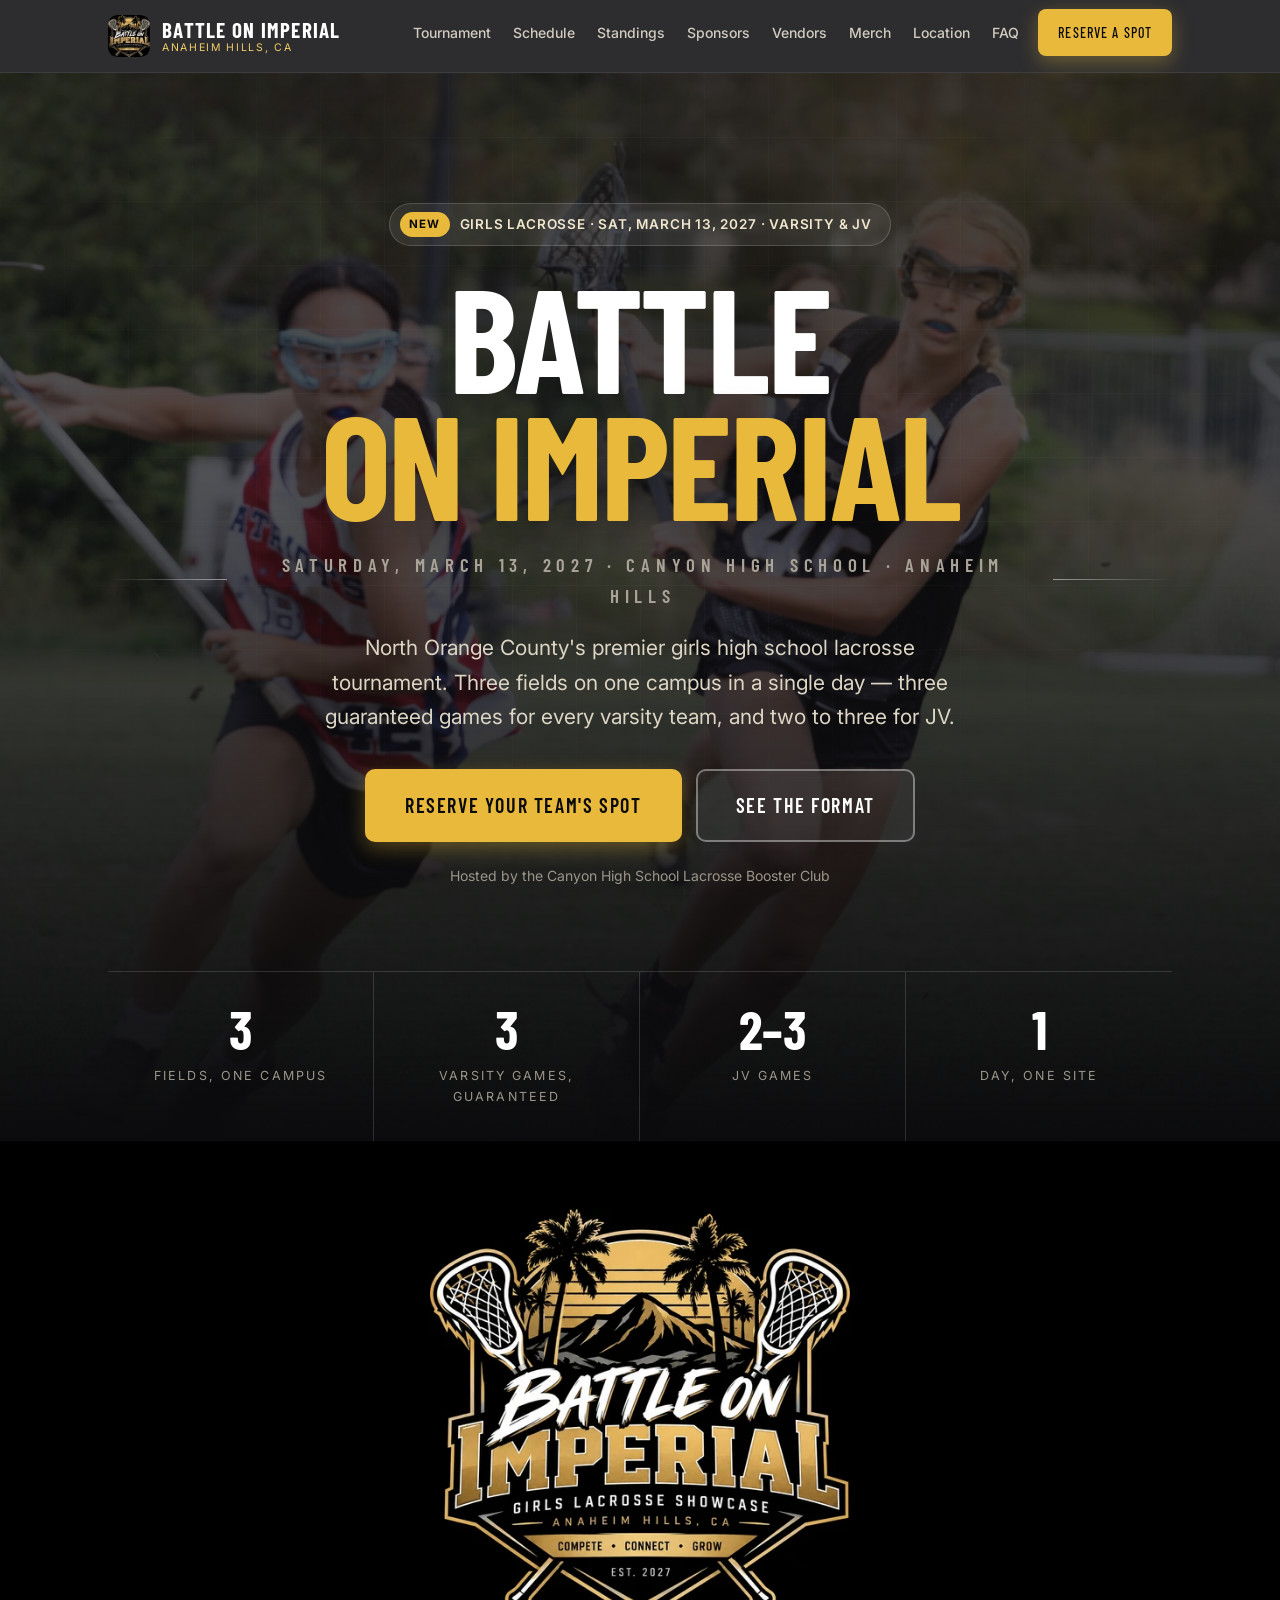
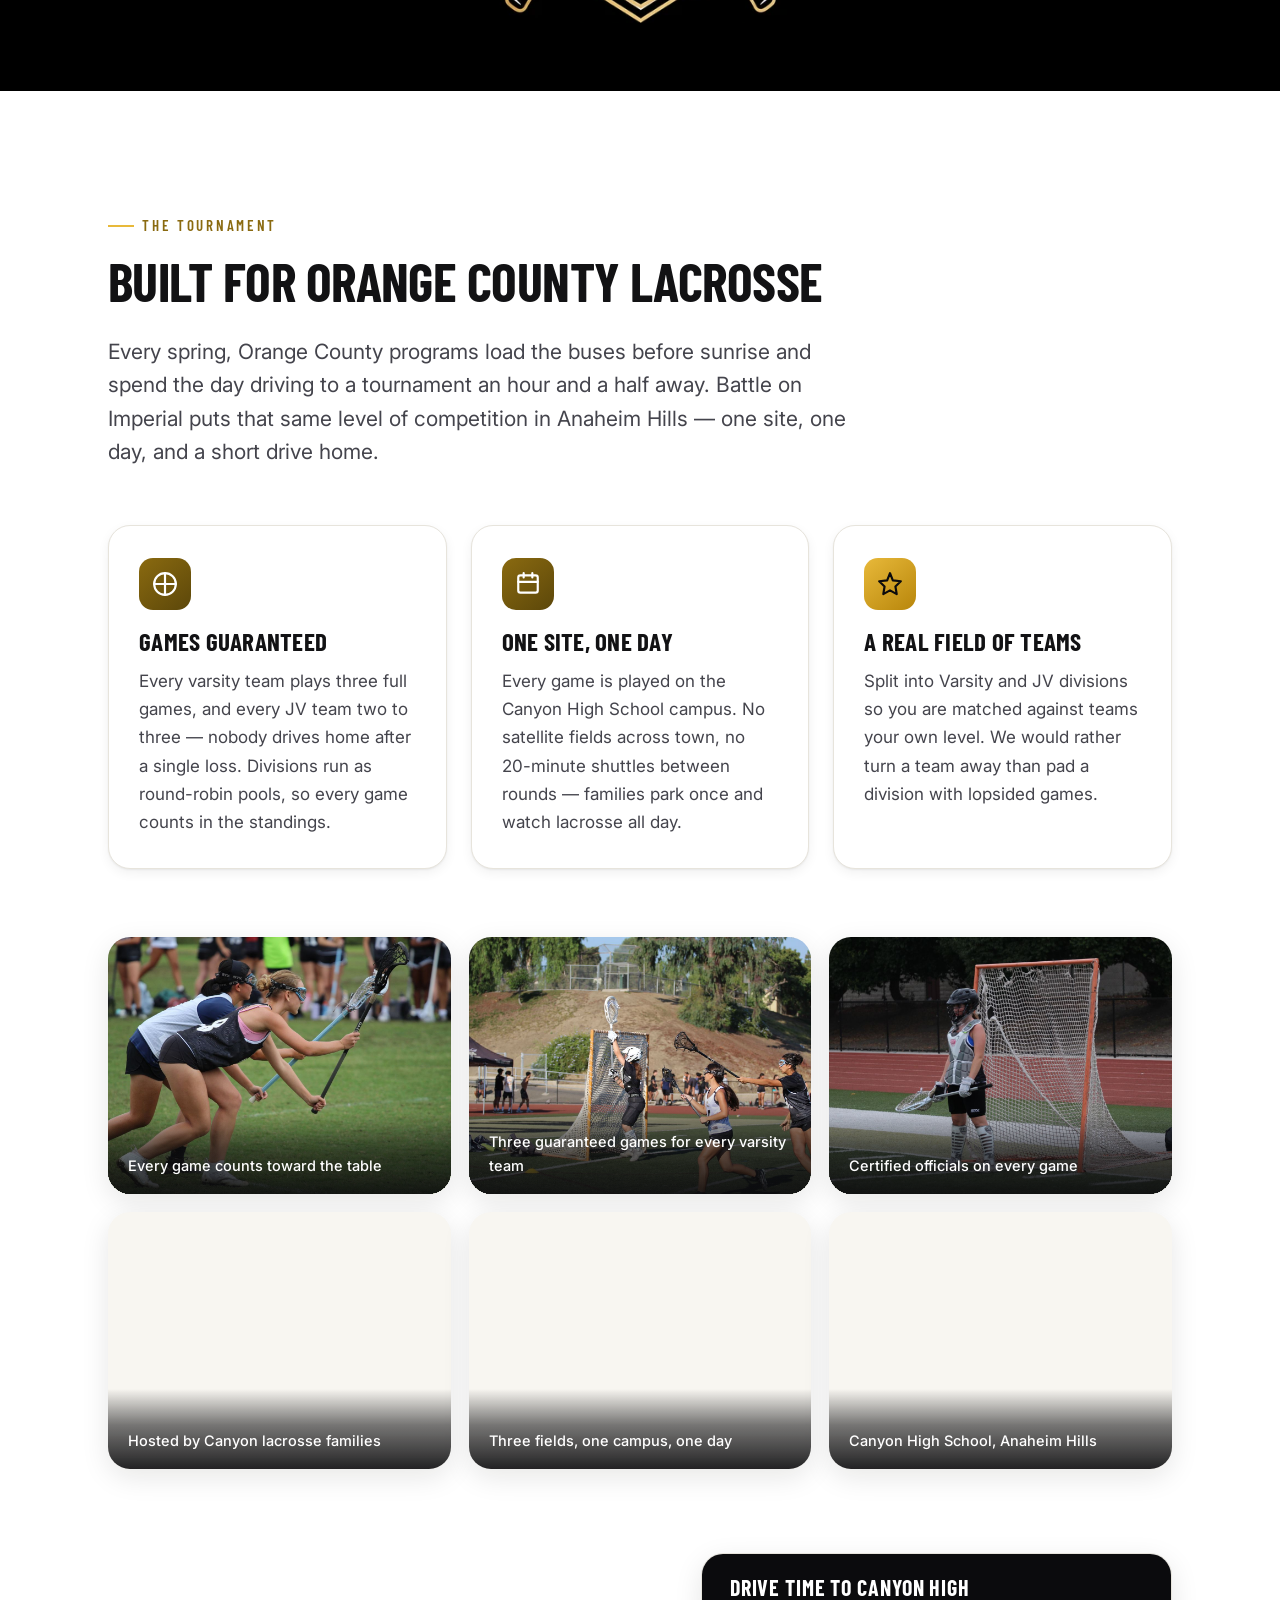
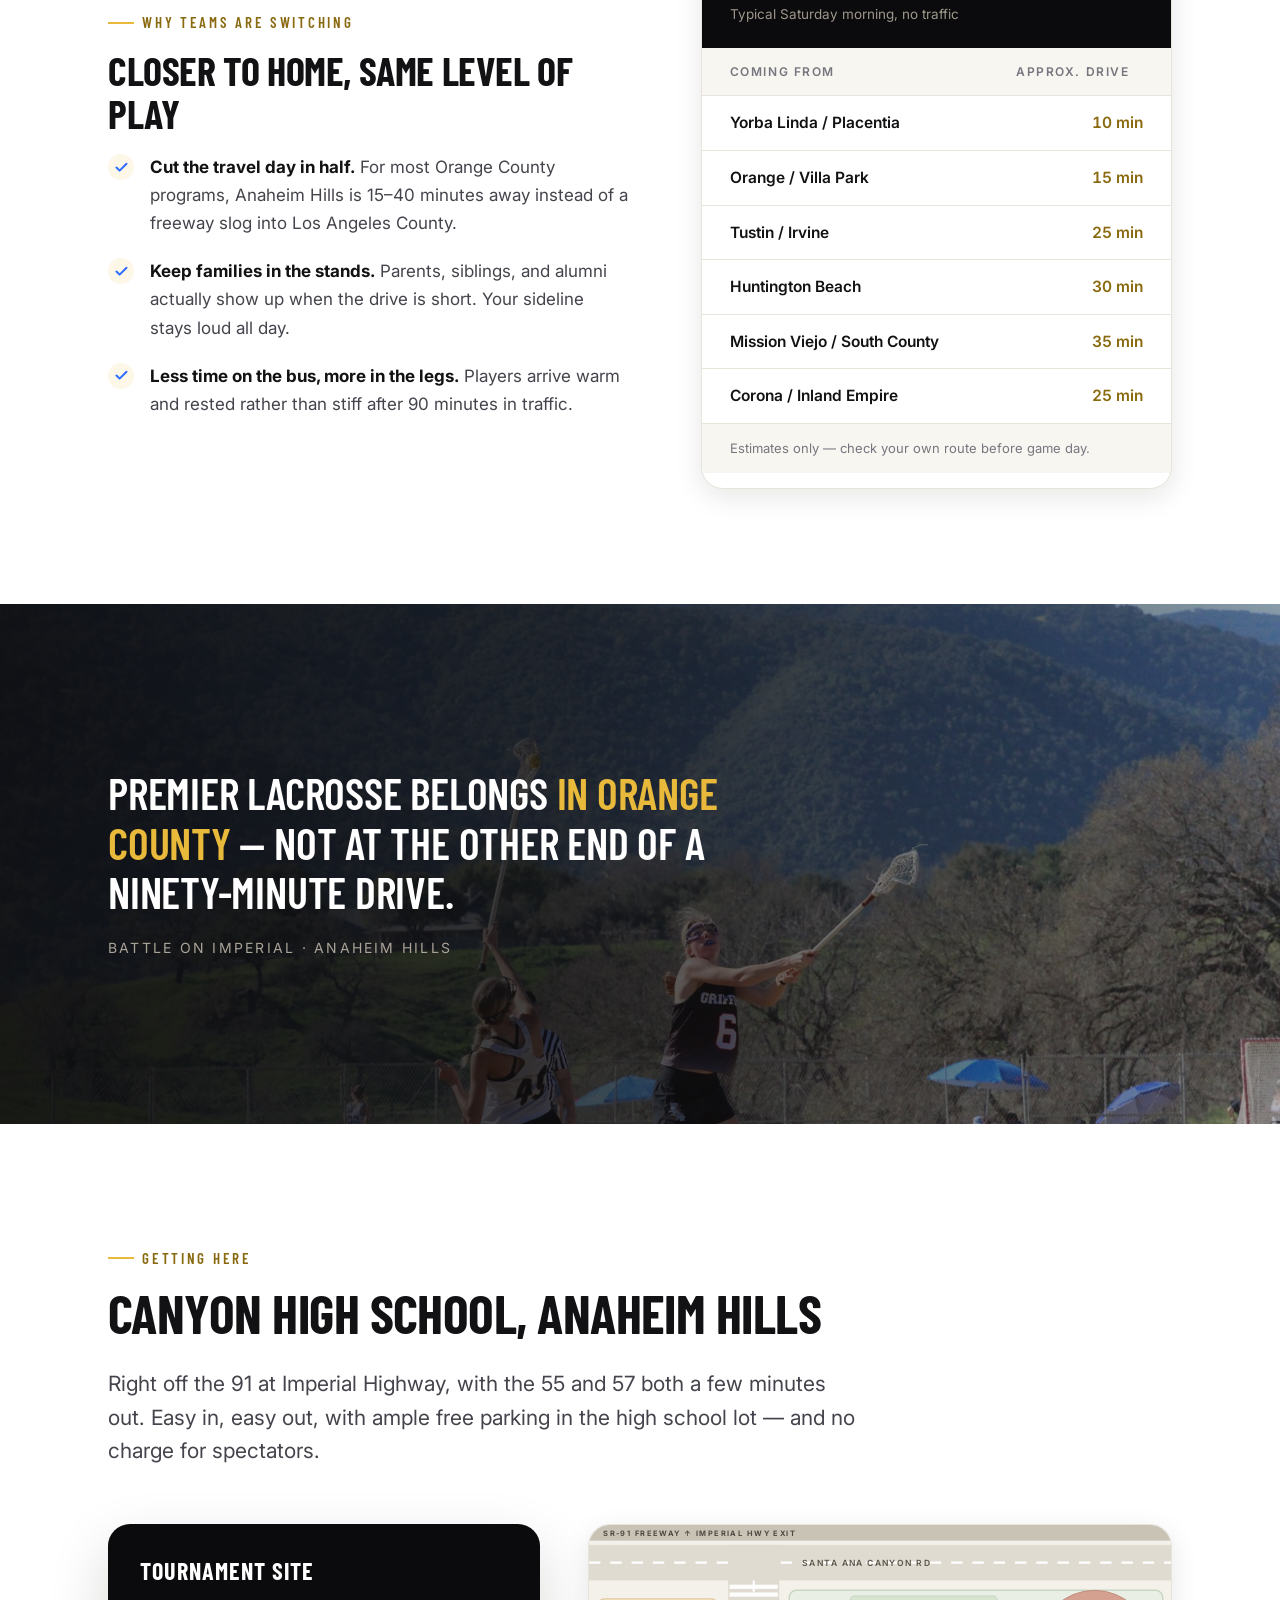
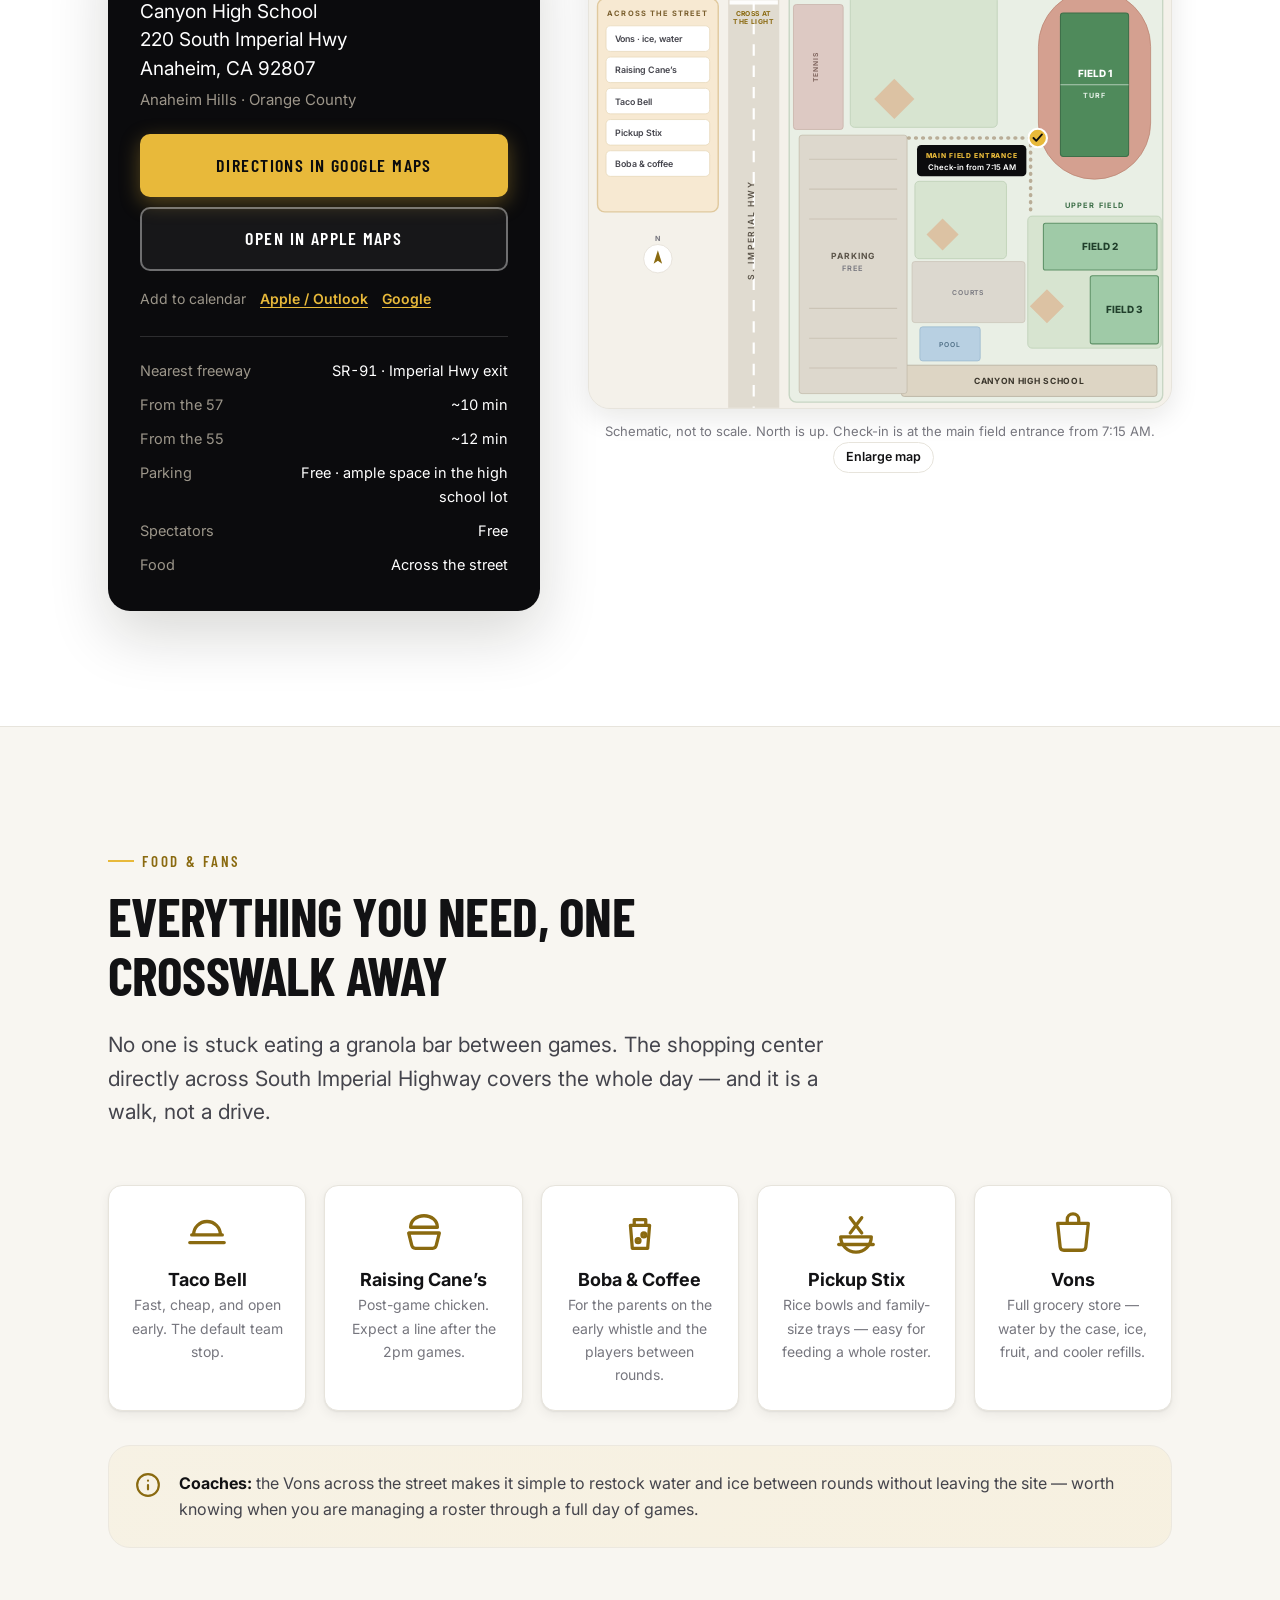
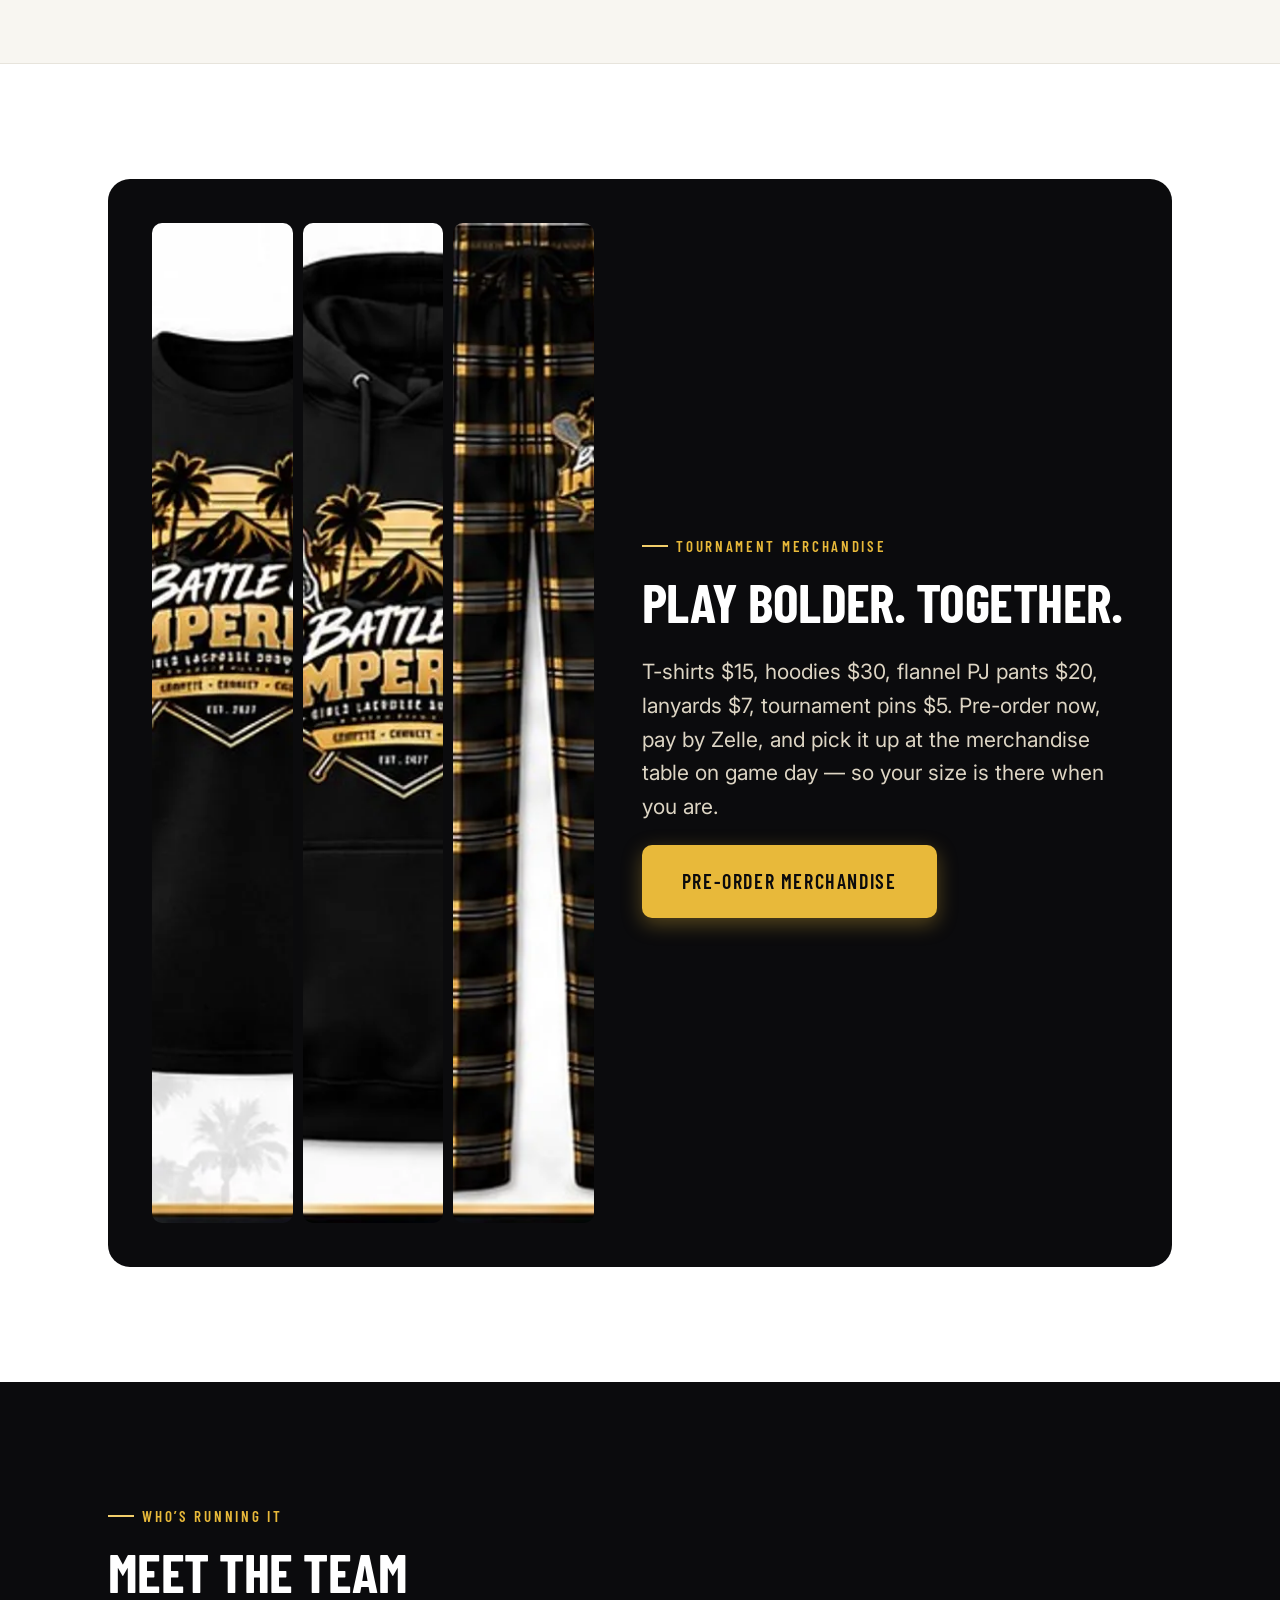
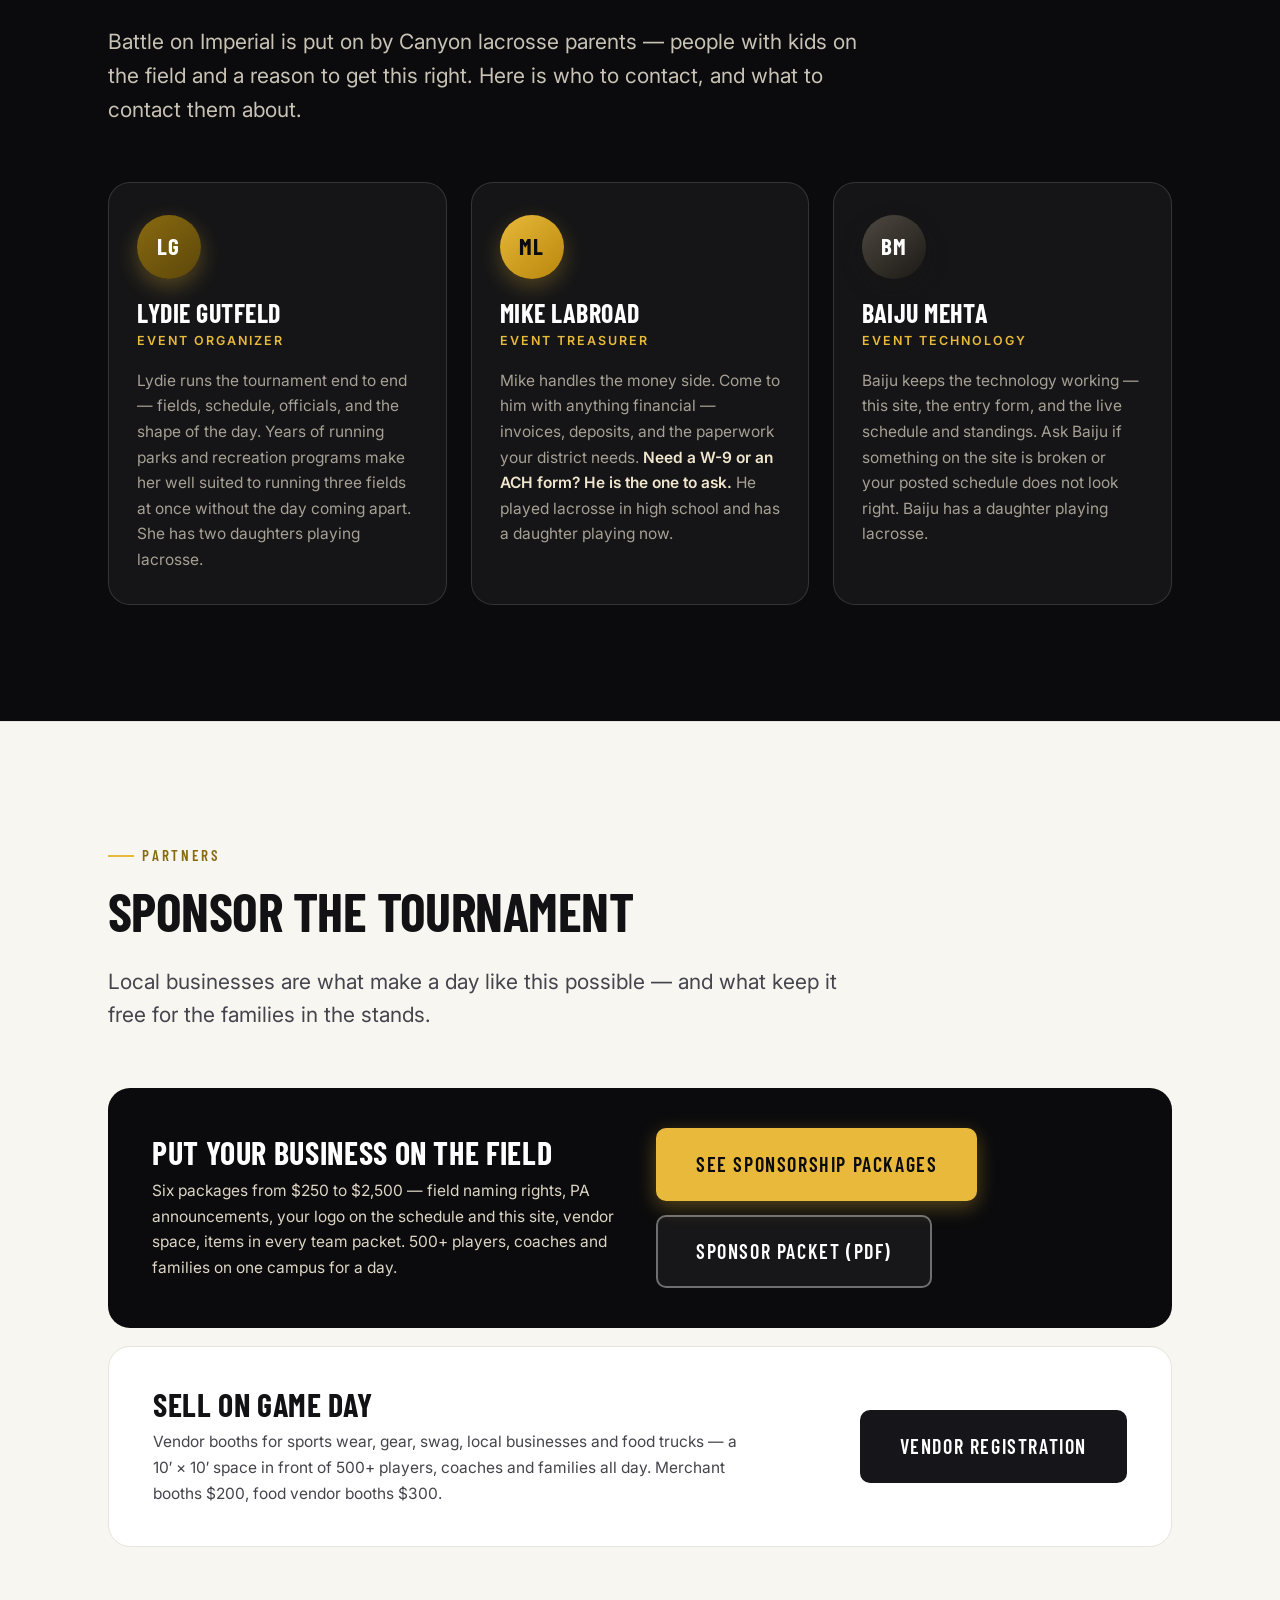
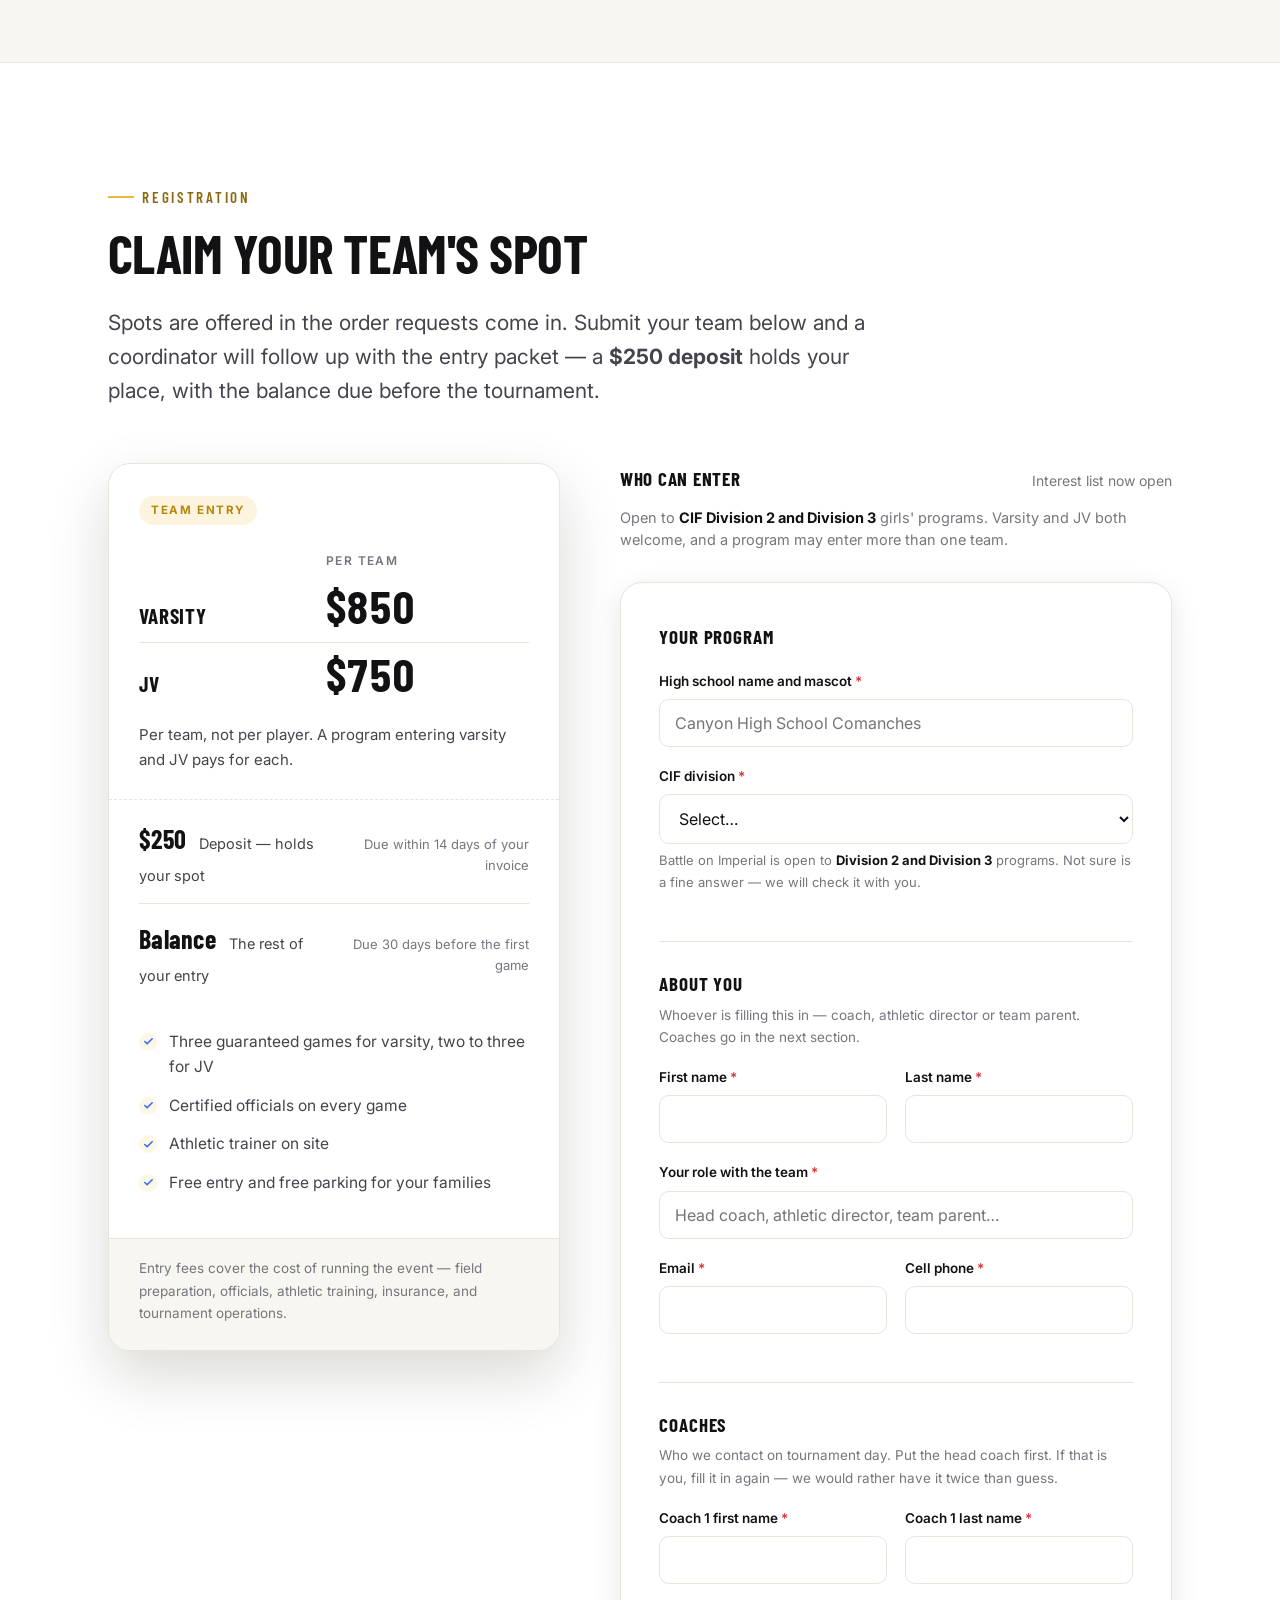
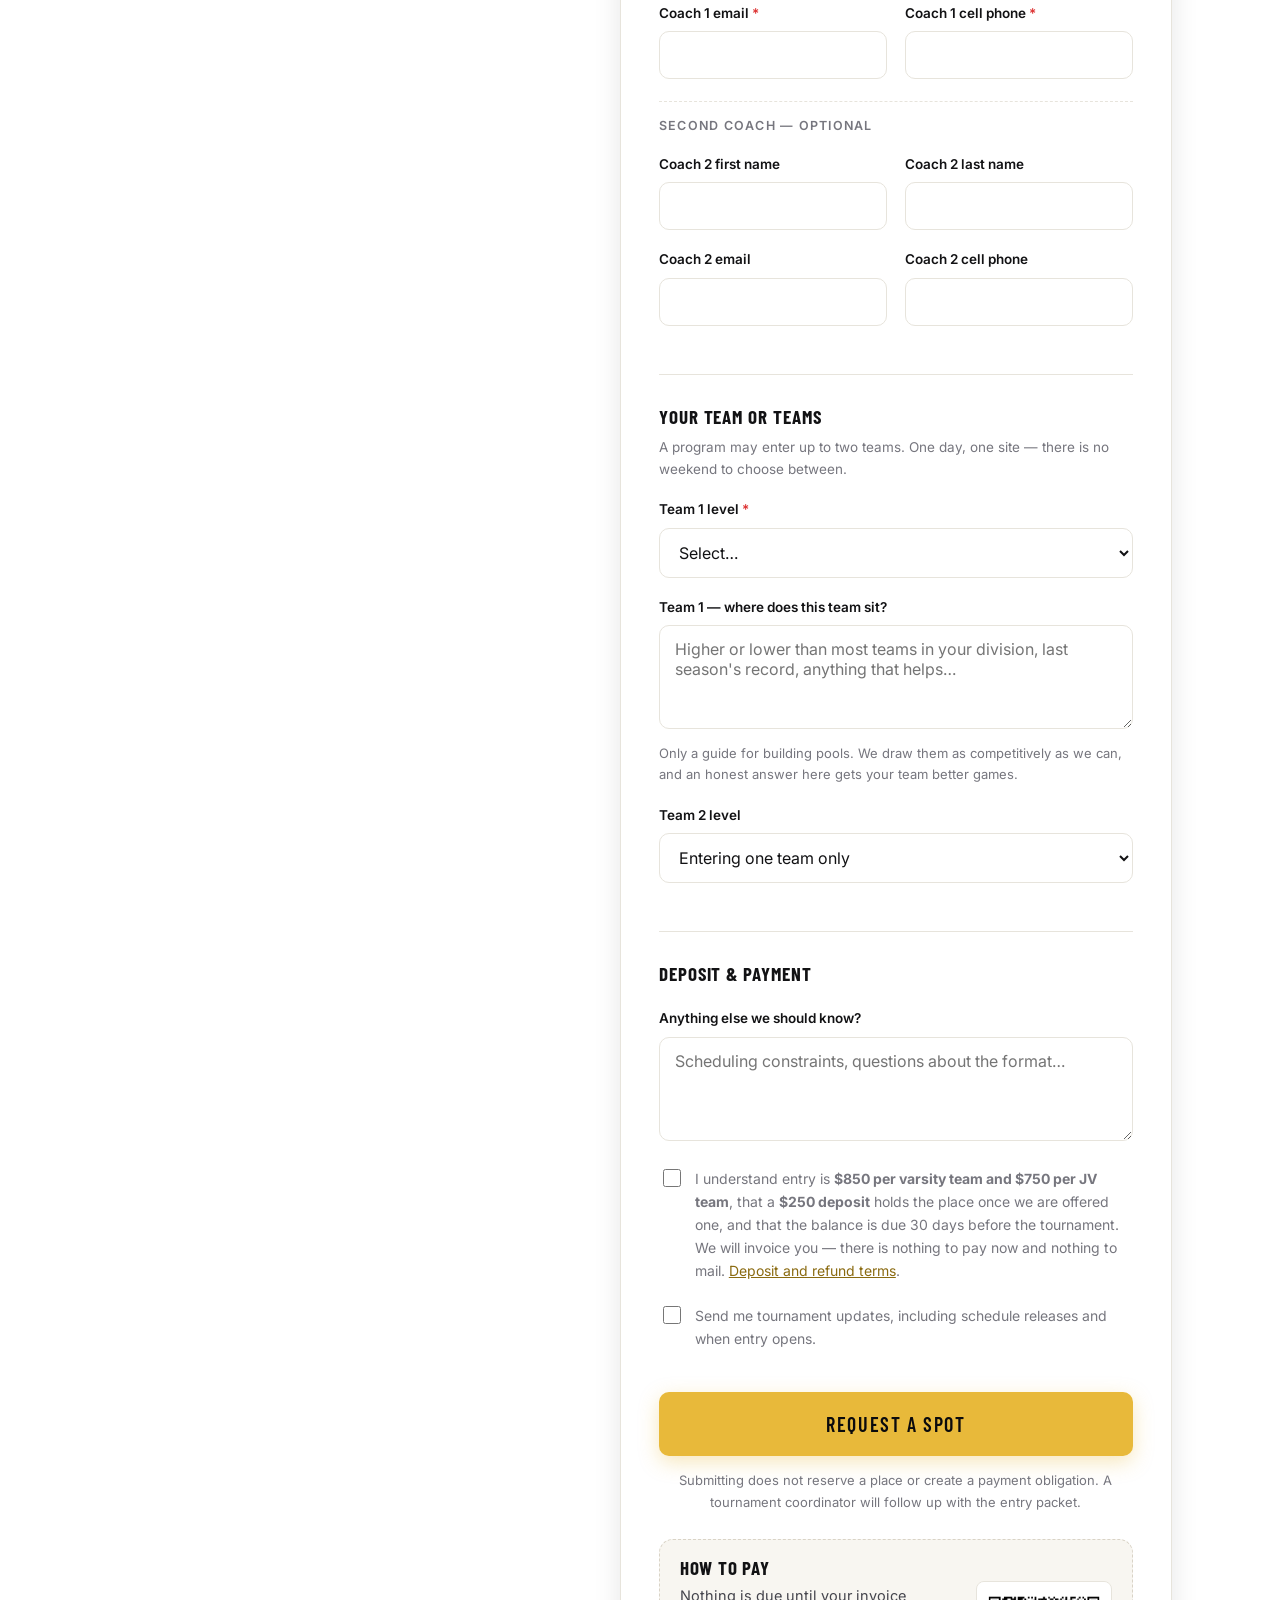
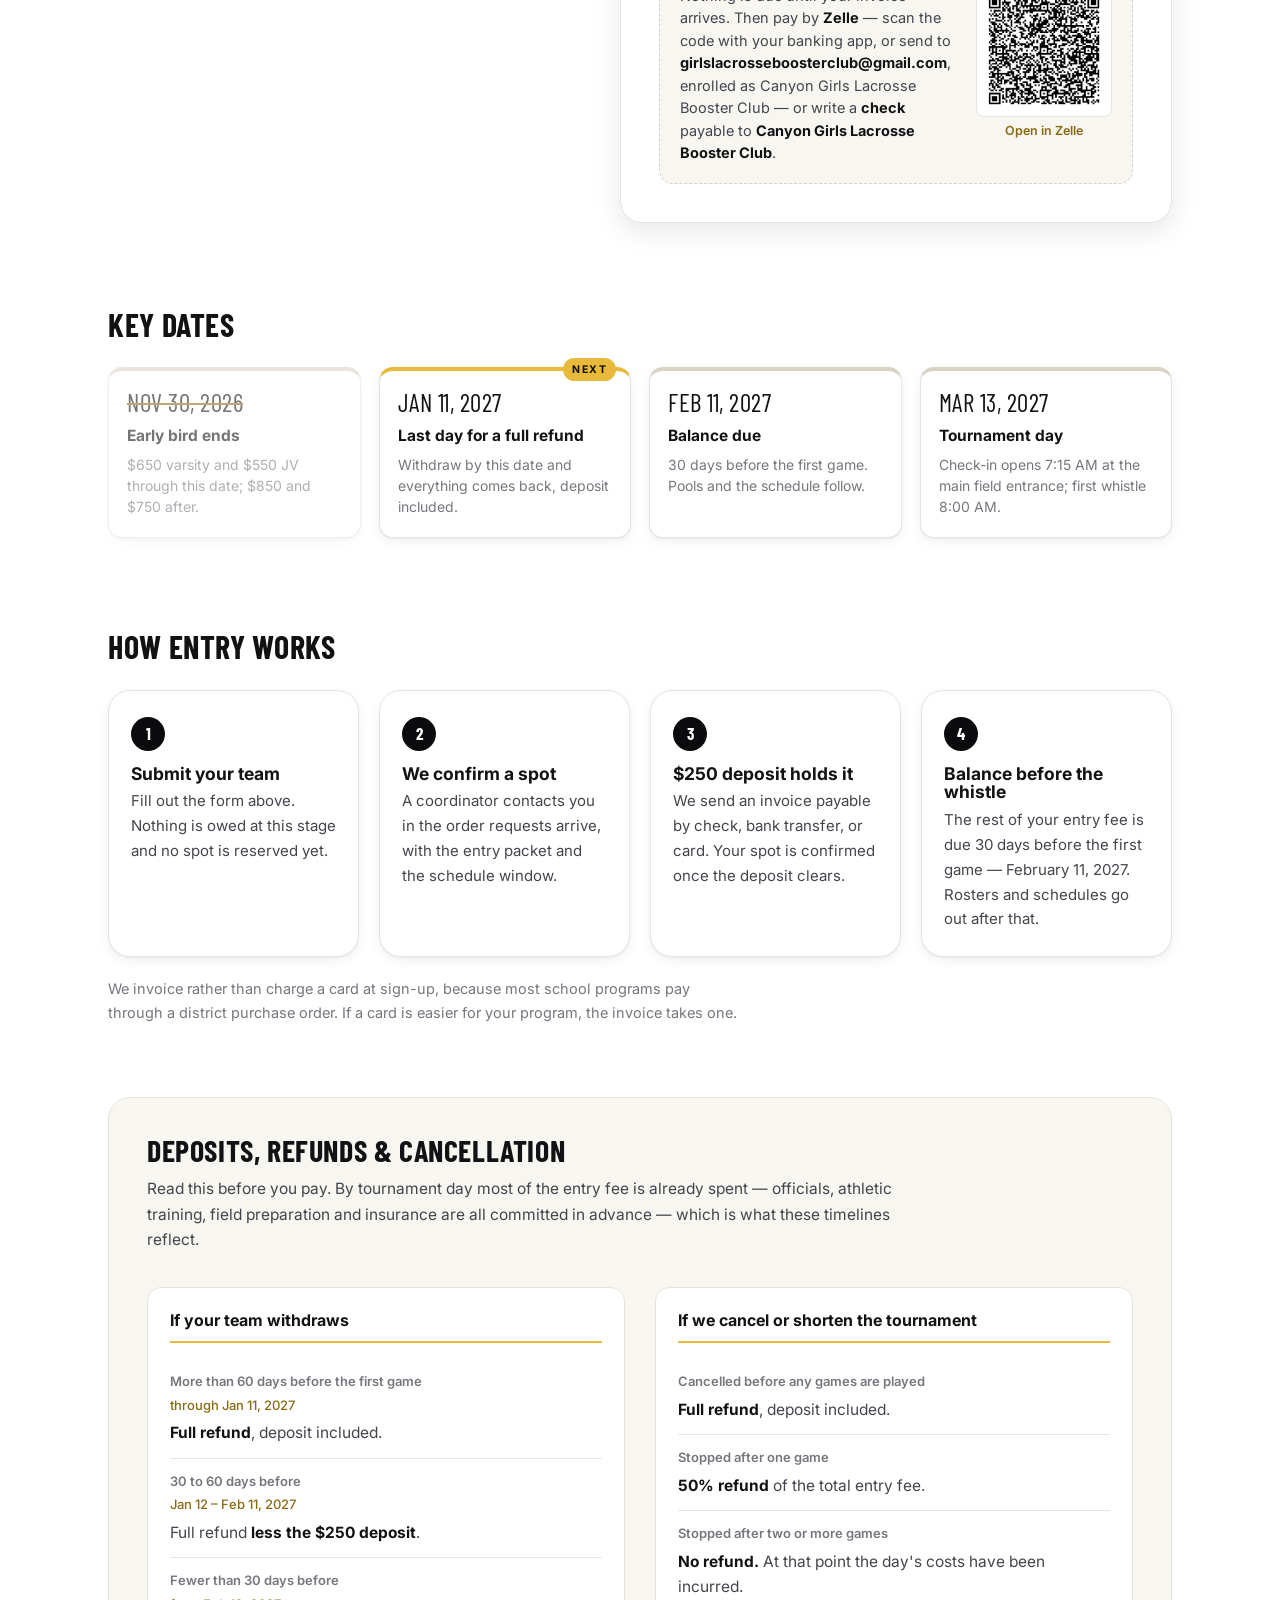
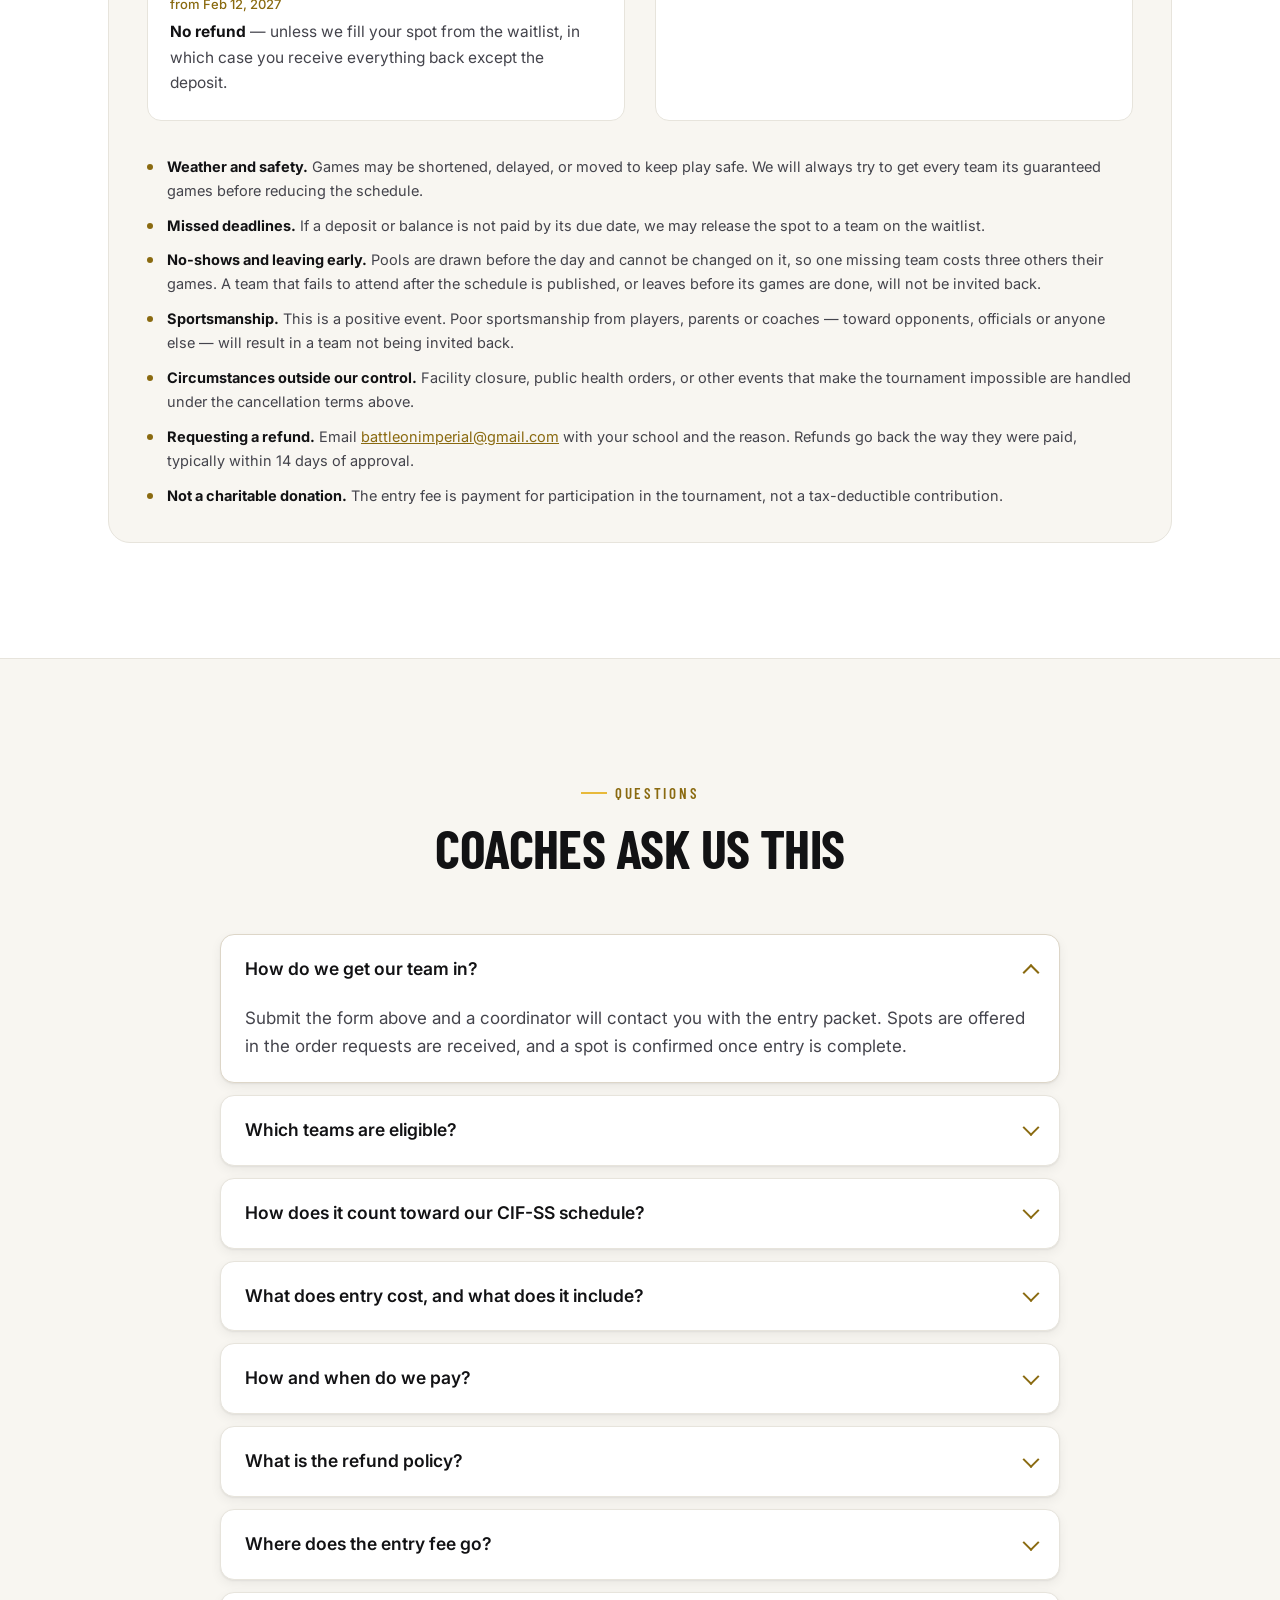
==== index.html @ 9ee80e9f "Merchandise pre-orders: products page, Zelle pay-by-order-number, admin tab - merch.html: five produ" ====
<!DOCTYPE html>
<html lang="en">
<head>
<meta charset="utf-8">
<meta name="viewport" content="width=device-width, initial-scale=1">
<title>Battle on Imperial — Girls Lacrosse Tournament, Anaheim Hills CA | March 13, 2027</title>
<meta name="description" content="Battle on Imperial is a one-day girls high school lacrosse tournament in Orange County, California: Saturday, March 13, 2027 at Canyon High School, Anaheim Hills. Varsity and JV pools for CIF Southern Section Division 2 and 3 programs, three guaranteed varsity games, free for spectators. Early bird entry through November 30.">

<!-- Social preview -->
<meta property="og:title" content="Battle on Imperial — Girls Lacrosse Tournament, Anaheim Hills, March 13, 2027">
<meta property="og:description" content="Saturday, March 13, 2027 in Anaheim Hills. Girls high school lacrosse — three fields on one campus, three guaranteed games for varsity, two to three for JV. Early bird pricing through November 30.">
<meta property="og:type" content="website">
<!-- EDIT: og:image and og:url must be absolute — a relative path is ignored by
     every scraper. The host is www: the apex 308s to it, and pointing a
     scraper at a redirect is a needless hop. The canonical below is what stops
     the old battleon-imperial.vercel.app address, which still serves this same
     site, from being indexed as a duplicate. -->
<link rel="canonical" href="https://www.battleonimperial.com/">
<meta property="og:url" content="https://www.battleonimperial.com/">
<meta property="og:image" content="https://www.battleonimperial.com/assets/img/og-battle-on-imperial.jpg">
<meta property="og:image:width" content="1200">
<meta property="og:image:height" content="630">
<meta property="og:image:alt" content="Battle on Imperial — Girls Lacrosse Showcase, Anaheim Hills, California.">
<meta name="twitter:card" content="summary_large_image">
<meta name="theme-color" content="#0b0b0d">

<!-- EDIT: structured data for Google's event listings. The date, address,
     prices and the early-bird deadline here must match the copy below — a
     mismatch is what gets a rich result pulled. isAccessibleForFree refers to
     spectators; the offers are team entry. March 13, 2027 is still PST
     (clocks change the next morning), hence -08:00. -->
<script type="application/ld+json">
{
  "@context": "https://schema.org",
  "@type": "SportsEvent",
  "name": "Battle on Imperial",
  "description": "A one-day girls high school lacrosse tournament at Canyon High School in Anaheim Hills. Round-robin pools on three fields; three guaranteed games for varsity, two to three for JV. Free for spectators, free parking.",
  "sport": "Lacrosse",
  "startDate": "2027-03-13T08:00:00-08:00",
  "endDate": "2027-03-13T17:00:00-08:00",
  "doorTime": "2027-03-13T07:15:00-08:00",
  "eventStatus": "https://schema.org/EventScheduled",
  "eventAttendanceMode": "https://schema.org/OfflineEventAttendanceMode",
  "isAccessibleForFree": true,
  "url": "https://www.battleonimperial.com/",
  "image": ["https://www.battleonimperial.com/assets/img/og-battle-on-imperial.jpg"],
  "location": {
    "@type": "Place",
    "name": "Canyon High School",
    "address": {
      "@type": "PostalAddress",
      "streetAddress": "220 S Imperial Hwy",
      "addressLocality": "Anaheim",
      "addressRegion": "CA",
      "postalCode": "92807",
      "addressCountry": "US"
    }
  },
  "performer": {
    "@type": "SportsTeam",
    "name": "Girls high school lacrosse programs from across Southern California"
  },
  "organizer": {
    "@type": "Organization",
    "name": "Canyon High School Lacrosse Booster Club",
    "url": "https://www.battleonimperial.com/",
    "email": "battleonimperial@gmail.com"
  },
  "offers": [
    { "@type": "Offer", "name": "Varsity team entry, early bird", "price": "650", "priceCurrency": "USD", "validFrom": "2026-10-01T00:00:00-07:00", "validThrough": "2026-11-30T23:59:59-08:00", "availability": "https://schema.org/InStock", "url": "https://www.battleonimperial.com/#register" },
    { "@type": "Offer", "name": "JV team entry, early bird", "price": "550", "priceCurrency": "USD", "validFrom": "2026-10-01T00:00:00-07:00", "validThrough": "2026-11-30T23:59:59-08:00", "availability": "https://schema.org/InStock", "url": "https://www.battleonimperial.com/#register" },
    { "@type": "Offer", "name": "Varsity team entry", "price": "850", "priceCurrency": "USD", "validFrom": "2026-12-01T00:00:00-08:00", "availability": "https://schema.org/InStock", "url": "https://www.battleonimperial.com/#register" },
    { "@type": "Offer", "name": "JV team entry", "price": "750", "priceCurrency": "USD", "validFrom": "2026-12-01T00:00:00-08:00", "availability": "https://schema.org/InStock", "url": "https://www.battleonimperial.com/#register" }
  ]
}
</script>

<link rel="preconnect" href="https://fonts.googleapis.com">
<link rel="preconnect" href="https://fonts.gstatic.com" crossorigin>
<link href="https://fonts.googleapis.com/css2?family=Barlow+Condensed:wght@500;600;700&family=Inter:wght@400;500;600;700&display=swap" rel="stylesheet">
<link rel="stylesheet" href="assets/styles.css">
<link rel="preload" as="image" href="assets/img/hero-canyon.jpg" fetchpriority="high">

<link rel="icon" type="image/png" sizes="32x32" href="assets/img/favicon-32.png">
<link rel="apple-touch-icon" sizes="180x180" href="assets/img/apple-touch-icon.png">
</head>
<body>

<a class="skip-link" href="#main">Skip to main content</a>

<!-- ============================================================== NAV -- -->
<header class="nav" id="nav">
  <div class="wrap nav__inner">
    <a class="brand" href="#top">
      <picture>
        <source srcset="assets/img/logo-96.webp" type="image/webp">
        <img class="brand__mark" src="assets/img/logo-96.png" width="96" height="95" alt="" aria-hidden="true" decoding="async">
      </picture>
      <span class="brand__text">
        <span class="brand__name">Battle on Imperial</span>
        <span class="brand__sub">Anaheim Hills, CA</span>
      </span>
    </a>

    <button class="nav__toggle" id="navToggle" aria-expanded="false" aria-controls="navLinks" aria-label="Toggle menu">
      <span></span>
    </button>

    <ul class="nav__links" id="navLinks">
      <li><a href="#tournament">Tournament</a></li>
      <li><a href="schedule.html">Schedule</a></li>
      <li><a href="standings.html">Standings</a></li>
      <li><a href="sponsors.html">Sponsors</a></li>
      <li><a href="vendors.html">Vendors</a></li>
      <li><a href="merch.html">Merch</a></li>
      <li><a href="#location">Location</a></li>
      <li><a href="#faq">FAQ</a></li>
      <li><a class="btn btn--primary nav__cta" href="#register">Reserve a Spot</a></li>
    </ul>
  </div>
</header>

<main id="main">

<!-- ============================================================= HERO -- -->
<section class="hero" id="top">
  <div class="hero__bg">
    <img src="assets/img/hero-canyon.jpg" width="1920" height="1280" alt="" fetchpriority="high" decoding="async">
  </div>
  <div class="wrap">
    <div class="hero__inner">
      <p class="hero__badge"><b>New</b> Girls Lacrosse &middot; Sat, March 13, 2027 &middot; Varsity &amp; JV</p>

      <h1>Battle<br><span class="line-2">On Imperial</span></h1>

      <!-- EDIT: the date appears here, in the badge above, in the hero note
           below, in the "When is the tournament?" FAQ, and in the meta
           description + og:description at the top of this file. Change all
           five together. -->
      <div class="hero__rule">
        <span></span>
        <b>Saturday, March 13, 2027 &middot; Canyon High School &middot; Anaheim Hills</b>
        <span></span>
      </div>

      <p class="hero__sub">
        North Orange County's premier girls high school lacrosse tournament. Three fields
        on one campus in a single day &mdash; three guaranteed games for every varsity
        team, and two to three for JV.
      </p>

      <div class="hero__actions">
        <a class="btn btn--primary btn--lg" href="#register">Reserve Your Team's Spot</a>
        <a class="btn btn--ghost btn--lg" href="#tournament">See the Format</a>
      </div>

      <!-- EDIT: early bird ends 30 Nov 2026. assets/script.js swaps this note
           and the price table automatically after that date; the static text
           states the deadline so it is still correct with scripts off. -->
      <p class="hero__note" data-earlybird>Early bird pricing through November 30 &middot; Hosted by the Canyon High School Lacrosse Booster Club</p>
      <p class="hero__note" data-regular hidden>Hosted by the Canyon High School Lacrosse Booster Club</p>
    </div>

    <div class="statbar">
      <div class="statbar__item">
        <div class="statbar__num" data-count="3">3</div>
        <div class="statbar__label">Fields, One Campus</div>
      </div>
      <div class="statbar__item">
        <div class="statbar__num" data-count="3">3</div>
        <div class="statbar__label">Varsity Games, Guaranteed</div>
      </div>
      <div class="statbar__item">
        <div class="statbar__num">2&ndash;3</div>
        <div class="statbar__label">JV Games</div>
      </div>
      <div class="statbar__item">
        <div class="statbar__num">1</div>
        <div class="statbar__label">Day, One Site</div>
      </div>
    </div>
  </div>
</section>

<!-- ============================================================ CREST -- -->
<!-- EDIT: the logo artwork sits on a black background that cannot be made
     transparent. 95% of its near-black pixels connect to the file's border,
     so a background knockout takes the palm silhouettes and the outlines with
     it. That is why this band is pure #000 rather than --black-900: matching
     the file exactly is what makes the edges of the image disappear. Any
     container you put this logo in has to be black for the same reason. -->
<section class="crest">
  <div class="wrap">
    <!-- Renders at 420px, so 480 covers 1x and 900 covers 2x. Not lazy: this
         sits right under the hero and is usually on screen at load, where a
         lazy image just pops in late. -->
    <picture>
      <source type="image/webp" srcset="assets/img/logo-480.webp 1x, assets/img/logo.webp 2x">
      <img src="assets/img/logo-480.png" srcset="assets/img/logo-480.png 1x, assets/img/logo.png 2x"
           width="480" height="473" decoding="async"
           alt="Battle on Imperial — Girls Lacrosse Showcase, Anaheim Hills, California. Compete, Connect, Grow. Established 2027.">
    </picture>
  </div>
</section>

<!-- ======================================================= TOURNAMENT -- -->
<section class="section" id="tournament">
  <div class="wrap">
    <div class="section-head reveal">
      <p class="eyebrow">The Tournament</p>
      <h2 class="title">Built for Orange County Lacrosse</h2>
      <p class="lede">
        Every spring, Orange County programs load the buses before sunrise and spend the
        day driving to a tournament an hour and a half away. Battle on Imperial puts that
        same level of competition in Anaheim Hills &mdash; one site, one day, and a
        short drive home.
      </p>
    </div>

    <div class="grid grid--3">
      <article class="card reveal">
        <div class="card__icon" aria-hidden="true">
          <svg viewBox="0 0 24 24" fill="none" stroke="currentColor" stroke-width="2" stroke-linecap="round" stroke-linejoin="round">
            <path d="M2 12h20"/><path d="M12 2v20"/><circle cx="12" cy="12" r="10"/>
          </svg>
        </div>
        <h3>Games Guaranteed</h3>
        <p>
          Every varsity team plays three full games, and every JV team two to three
          &mdash; nobody drives home after a single loss. Divisions run as round-robin
          pools, so every game counts in the standings.
        </p>
      </article>

      <article class="card reveal">
        <div class="card__icon" aria-hidden="true">
          <svg viewBox="0 0 24 24" fill="none" stroke="currentColor" stroke-width="2" stroke-linecap="round" stroke-linejoin="round">
            <rect x="3" y="4" width="18" height="16" rx="2"/><path d="M8 2v4M16 2v4M3 10h18"/>
          </svg>
        </div>
        <h3>One Site, One Day</h3>
        <p>
          Every game is played on the Canyon High School campus. No satellite fields across
          town, no 20-minute shuttles between rounds &mdash; families park once and watch
          lacrosse all day.
        </p>
      </article>

      <article class="card reveal card--gold">
        <div class="card__icon" aria-hidden="true">
          <svg viewBox="0 0 24 24" fill="none" stroke="currentColor" stroke-width="2" stroke-linecap="round" stroke-linejoin="round">
            <path d="M12 2l2.6 6.6L22 9.5l-5 4.8 1.2 7-6.2-3.4L5.8 21.3 7 14.3 2 9.5l7.4-.9z"/>
          </svg>
        </div>
        <h3>A Real Field of Teams</h3>
        <p>
          Split into Varsity and JV divisions so you are matched
          against teams your own level. We would rather turn a team away than pad a
          division with lopsided games.
        </p>
      </article>
    </div>

    <div class="gallery reveal">
      <figure>
        <img src="assets/img/gallery-draw.jpg" width="1400" height="933" alt="Two players stretch for the ball at the draw, sticks crossed above them." loading="lazy" decoding="async">
        <figcaption>Every game counts toward the table</figcaption>
      </figure>
      <figure>
        <img src="assets/img/gallery-save.jpg" width="1400" height="933" alt="A Canyon goalkeeper reaches up to make a save as attackers close in." loading="lazy" decoding="async">
        <figcaption>Three guaranteed games for every varsity team</figcaption>
      </figure>
      <figure>
        <img src="assets/img/gallery-goalie.jpg" width="1400" height="933" alt="A goalkeeper in full pads standing in front of the goal before a game." loading="lazy" decoding="async">
        <figcaption>Certified officials on every game</figcaption>
      </figure>
      <figure>
        <img src="assets/img/gallery-squad.jpg" width="1400" height="933" alt="Five Canyon players holding lacrosse balls out toward the camera outside the school." loading="lazy" decoding="async">
        <figcaption>Hosted by Canyon lacrosse families</figcaption>
      </figure>
      <figure>
        <img src="assets/img/gallery-balls.jpg" width="1400" height="933" alt="Lacrosse balls lined up along a chalk line on the practice field." loading="lazy" decoding="async">
        <figcaption>Three fields, one campus, one day</figcaption>
      </figure>
      <figure>
        <img src="assets/img/gallery-team.jpg" width="1400" height="933" alt="The Canyon High School girls lacrosse squad together in front of the school." loading="lazy" decoding="async">
        <figcaption>Canyon High School, Anaheim Hills</figcaption>
      </figure>
    </div>

    <div class="split" style="margin-top: clamp(48px, 7vw, 84px);">
      <div class="reveal">
        <p class="eyebrow">Why Teams Are Switching</p>
        <h2 class="title" style="font-size: clamp(28px, 4vw, 40px);">Closer to Home, Same Level of Play</h2>
        <ul class="checklist">
          <li><b>Cut the travel day in half.</b> For most Orange County programs, Anaheim Hills is 15&ndash;40 minutes away instead of a freeway slog into Los Angeles County.</li>
          <li><b>Keep families in the stands.</b> Parents, siblings, and alumni actually show up when the drive is short. Your sideline stays loud all day.</li>
          <li><b>Less time on the bus, more in the legs.</b> Players arrive warm and rested rather than stiff after 90 minutes in traffic.</li>
        </ul>
      </div>

      <div class="reveal">
        <div class="compare">
          <div class="compare__head">
            <h3>Drive Time to Canyon High</h3>
            <p>Typical Saturday morning, no traffic</p>
          </div>
          <div class="compare__scroll" tabindex="0" role="region" aria-label="Drive times to Canyon High School">
            <table>
              <thead>
                <tr><th scope="col">Coming From</th><th scope="col">Approx. Drive</th></tr>
              </thead>
              <tbody>
                <tr><td>Yorba Linda / Placentia</td><td>10 min</td></tr>
                <tr><td>Orange / Villa Park</td><td>15 min</td></tr>
                <tr><td>Tustin / Irvine</td><td>25 min</td></tr>
                <tr><td>Huntington Beach</td><td>30 min</td></tr>
                <tr><td>Mission Viejo / South County</td><td>35 min</td></tr>
                <tr><td>Corona / Inland Empire</td><td>25 min</td></tr>
              </tbody>
            </table>
          </div>
          <p class="compare__foot">Estimates only &mdash; check your own route before game day.</p>
        </div>
      </div>
    </div>
  </div>
</section>

<!-- ======================================================= PHOTO BAND -- -->
<section class="band">
  <div class="band__img">
    <img src="assets/img/band-canyon.jpg" width="2000" height="1333" alt="Two players leaping for the draw on an open field with the hills behind them." loading="lazy" decoding="async">
  </div>
  <div class="wrap">
    <blockquote>
      Premier lacrosse belongs <em>in Orange County</em> &mdash; not at the other end of a
      ninety-minute drive.
    </blockquote>
    <cite>Battle on Imperial &middot; Anaheim Hills</cite>
  </div>
</section>

<!-- ========================================================= LOCATION -- -->
<section class="section" id="location">
  <div class="wrap">
    <div class="section-head reveal">
      <p class="eyebrow">Getting Here</p>
      <h2 class="title">Canyon High School, Anaheim Hills</h2>
      <p class="lede">
        Right off the 91 at Imperial Highway, with the 55 and 57 both a few minutes out.
        Easy in, easy out, with ample free parking in the high school lot &mdash; and no
        charge for spectators.
      </p>
    </div>

    <div class="loc__grid">
      <div class="reveal">
        <div class="addr-card">
          <h3>Tournament Site</h3>
          <address>
            Canyon High School<br>
            220 South Imperial Hwy<br>
            Anaheim, CA 92807
            <span>Anaheim Hills &middot; Orange County</span>
          </address>

          <a class="btn btn--primary btn--block"
             href="https://www.google.com/maps/dir/?api=1&destination=220+S+Imperial+Hwy%2C+Anaheim%2C+CA+92807"
             target="_blank" rel="noopener">Directions in Google Maps</a>
          <a class="btn btn--ghost btn--block"
             href="https://maps.apple.com/?daddr=220+S+Imperial+Hwy,+Anaheim,+CA+92807"
             target="_blank" rel="noopener">Open in Apple Maps</a>

          <!-- EDIT: the .ics file at the site root and the Google Calendar link
               both carry the date and address. Change them with the date. -->
          <div class="addr-card__cal">
            <span>Add to calendar</span>
            <a href="battle-on-imperial.ics" download="battle-on-imperial.ics">Apple / Outlook</a>
            <a href="https://calendar.google.com/calendar/render?action=TEMPLATE&amp;text=Battle+on+Imperial+%E2%80%93+Girls+Lacrosse+Tournament&amp;dates=20270313%2F20270314&amp;location=Canyon+High+School%2C+220+S+Imperial+Hwy%2C+Anaheim%2C+CA+92807&amp;details=Check-in+opens+7%3A15+AM+at+the+main+field+entrance%3B+first+whistle+8%3A00+AM.+Free+parking%2C+free+for+spectators.%0ASchedule%3A+https%3A%2F%2Fwww.battleonimperial.com%2Fschedule.html"
               target="_blank" rel="noopener">Google</a>
          </div>

          <hr>

          <dl>
            <dt>Nearest freeway</dt><dd>SR-91 &middot; Imperial Hwy exit</dd>
            <dt>From the 57</dt><dd>~10 min</dd>
            <dt>From the 55</dt><dd>~12 min</dd>
            <dt>Parking</dt><dd>Free &middot; ample space in the high school lot</dd>
            <dt>Spectators</dt><dd>Free</dd>
            <dt>Food</dt><dd>Across the street</dd>
          </dl>
        </div>
      </div>

      <figure class="mapfig reveal">
        <div class="mapfig__frame">
          <!-- EDIT: drawn from a Google Maps satellite view, north up. Campus is
               EAST of Imperial Hwy and SOUTH of Santa Ana Canyon Rd (the school
               is 220, an even number; the restaurants across the street are odd,
               e.g. Raising Cane's at 191). Field 1 is the turf stadium; Fields 2
               and 3 are the two marked areas on the upper field. The check-in
               marker sits at the main field entrance. Schematic, not to scale. -->
          <svg viewBox="0 0 820 680" role="img" aria-label="Map of Canyon High School, on the east side of South Imperial Highway and south of Santa Ana Canyon Road. Field 1 is the turf stadium field in the northeast corner of campus. Fields 2 and 3 are on the upper field in the southeast corner. Check-in is at the main field entrance from 7:15 AM. Free parking runs along Imperial Highway. Vons, Raising Cane's, Taco Bell, Pickup Stix and boba are directly across Imperial Highway.">
            <rect width="820" height="680" fill="#f4f1ea"/>

            <!-- SR-91, north of everything -->
            <rect x="0" y="0" width="820" height="22" fill="#c9c3b6"/>
            <text x="20" y="15" fill="#4e4840" font-family="Inter,sans-serif" font-size="10.5" font-weight="700" letter-spacing="2">SR-91 FREEWAY &#8593; IMPERIAL HWY EXIT</text>

            <!-- Santa Ana Canyon Rd, along the north edge of campus -->
            <rect x="0" y="28" width="820" height="50" fill="#e0dbd0"/>
            <line x1="0" y1="53" x2="820" y2="53" stroke="#ffffff" stroke-width="3" stroke-dasharray="16 14"/>
            <text x="300" y="58" fill="#5a5348" font-family="Inter,sans-serif" font-size="12" font-weight="600" letter-spacing="2">SANTA ANA CANYON RD</text>

            <!-- Imperial Hwy, along the west edge of campus -->
            <rect x="196" y="28" width="72" height="652" fill="#e0dbd0"/>
            <line x1="232" y1="78" x2="232" y2="680" stroke="#ffffff" stroke-width="3" stroke-dasharray="16 14"/>
            <text x="232" y="430" fill="#5a5348" font-family="Inter,sans-serif" font-size="12" font-weight="600"
                  text-anchor="middle" letter-spacing="2.5" transform="rotate(-90 232 430)">S. IMPERIAL HWY</text>

            <!-- crossing at the signal -->
            <g fill="#ffffff" opacity=".95">
              <rect x="198" y="84" width="68" height="6"/>
              <rect x="198" y="95" width="68" height="6"/>
              <rect x="198" y="106" width="68" height="6"/>
            </g>
            <text x="232" y="128" fill="#8a6a10" font-family="Inter,sans-serif" font-size="9.5" font-weight="700" text-anchor="middle" letter-spacing=".6">CROSS AT</text>
            <text x="232" y="140" fill="#8a6a10" font-family="Inter,sans-serif" font-size="9.5" font-weight="700" text-anchor="middle" letter-spacing=".6">THE LIGHT</text>

            <!-- across the street (west of Imperial) -->
            <rect x="12" y="104" width="170" height="300" rx="10" fill="#f7e9d2" stroke="#e0c99e" stroke-width="2"/>
            <text x="97" y="128" fill="#7a5f2e" font-family="Inter,sans-serif" font-size="10.5" font-weight="700" text-anchor="middle" letter-spacing="1.5">ACROSS THE STREET</text>
            <g font-family="Inter,sans-serif" font-size="12.5" font-weight="600" fill="#44444c">
              <rect x="24" y="142" width="146" height="36" rx="6" fill="#fff" stroke="#e6d6b6"/>
              <text x="36" y="165">Vons &#183; ice, water</text>
              <rect x="24" y="186" width="146" height="36" rx="6" fill="#fff" stroke="#e6d6b6"/>
              <text x="36" y="209">Raising Cane&#8217;s</text>
              <rect x="24" y="230" width="146" height="36" rx="6" fill="#fff" stroke="#e6d6b6"/>
              <text x="36" y="253">Taco Bell</text>
              <rect x="24" y="274" width="146" height="36" rx="6" fill="#fff" stroke="#e6d6b6"/>
              <text x="36" y="297">Pickup Stix</text>
              <rect x="24" y="318" width="146" height="36" rx="6" fill="#fff" stroke="#e6d6b6"/>
              <text x="36" y="341">Boba &amp; coffee</text>
            </g>

            <!-- north arrow -->
            <g transform="translate(97,470)">
              <circle r="20" fill="#fff" stroke="#e0dbd0"/>
              <path d="M0,-12 L6,7 L0,3 L-6,7 Z" fill="#8a6a10"/>
              <text y="-25" fill="#76767e" font-family="Inter,sans-serif" font-size="10" text-anchor="middle" font-weight="700">N</text>
            </g>

            <!-- ======================================================= campus -->
            <rect x="282" y="92" width="526" height="580" rx="10" fill="#e9efe5" stroke="#c8d6c4" stroke-width="2"/>

            <!-- landmarks, kept quiet so the fields read first -->
            <rect x="288" y="112" width="70" height="176" rx="4" fill="#ddc9c3" stroke="#c7aea6"/>
            <text x="323" y="200" fill="#7a5f58" font-family="Inter,sans-serif" font-size="9.5" font-weight="600" text-anchor="middle" letter-spacing="1.2" transform="rotate(-90 323 200)">TENNIS</text>

            <rect x="368" y="100" width="207" height="185" rx="6" fill="#d7e4d0" stroke="#b9cdb2"/>
            <rect x="410" y="225" width="40" height="40" fill="#dcc2a3" transform="rotate(45 430 245)"/>

            <rect x="459" y="361" width="129" height="109" rx="6" fill="#d7e4d0" stroke="#b9cdb2"/>
            <rect x="482" y="420" width="32" height="32" fill="#dcc2a3" transform="rotate(45 498 436)"/>

            <rect x="455" y="474" width="159" height="86" rx="4" fill="#dcd8cf" stroke="#c9c3b6"/>
            <text x="534" y="521" fill="#76767e" font-family="Inter,sans-serif" font-size="9.5" font-weight="600" text-anchor="middle" letter-spacing="1.2">COURTS</text>

            <rect x="466" y="566" width="85" height="48" rx="4" fill="#b8d0e2" stroke="#97b6cc"/>
            <text x="508" y="594" fill="#4f6f86" font-family="Inter,sans-serif" font-size="9.5" font-weight="600" text-anchor="middle" letter-spacing="1.2">POOL</text>

            <rect x="440" y="620" width="360" height="44" rx="4" fill="#ddd5c4" stroke="#b0a897"/>
            <text x="620" y="647" fill="#3a352b" font-family="Inter,sans-serif" font-size="12" font-weight="700" text-anchor="middle" letter-spacing="1">CANYON HIGH SCHOOL</text>

            <!-- parking along Imperial -->
            <rect x="296" y="296" width="152" height="364" rx="4" fill="#ddd8cd" stroke="#c0b8a8"/>
            <g stroke="#cbc4b6" stroke-width="1.5">
              <line x1="310" y1="330" x2="434" y2="330"/><line x1="310" y1="372" x2="434" y2="372"/>
              <line x1="310" y1="414" x2="434" y2="414"/><line x1="310" y1="540" x2="434" y2="540"/>
              <line x1="310" y1="582" x2="434" y2="582"/><line x1="310" y1="624" x2="434" y2="624"/>
            </g>
            <text x="372" y="470" fill="#5a5348" font-family="Inter,sans-serif" font-size="12" font-weight="700" text-anchor="middle" letter-spacing="1.5">PARKING</text>
            <text x="372" y="488" fill="#76767e" font-family="Inter,sans-serif" font-size="10.5" font-weight="600" text-anchor="middle" letter-spacing="1.2">FREE</text>

            <!-- walkways from the lot to the fields -->
            <g stroke="#b9ad97" stroke-width="5" stroke-linecap="round" stroke-dasharray="1 9" fill="none">
              <path d="M450 300 H632"/>
              <path d="M622 300 V410"/>
            </g>

            <!-- FIELD 1: the turf stadium -->
            <rect x="633" y="92" width="158" height="266" rx="79" fill="#d4a090" stroke="#b9826f"/>
            <rect x="664" y="124" width="96" height="202" rx="4" fill="#4f8a5b" stroke="#3e6f49" stroke-width="1.5"/>
            <line x1="664" y1="225" x2="760" y2="225" stroke="#ffffff" stroke-width="1.5" opacity=".55"/>
            <text x="712" y="214" fill="#ffffff" font-family="Inter,sans-serif" font-size="14" font-weight="800" text-anchor="middle">FIELD 1</text>
            <text x="712" y="244" fill="#e6f1e8" font-family="Inter,sans-serif" font-size="10" font-weight="700" text-anchor="middle" letter-spacing="1.5">TURF</text>

            <!-- FIELDS 2 and 3: the upper field -->
            <text x="712" y="398" fill="#3e6f49" font-family="Inter,sans-serif" font-size="10.5" font-weight="700" text-anchor="middle" letter-spacing="1.5">UPPER FIELD</text>
            <rect x="618" y="410" width="188" height="186" rx="6" fill="#d7e4d0" stroke="#b9cdb2"/>
            <rect x="628" y="520" width="34" height="34" fill="#dcc2a3" transform="rotate(45 645 537)"/>
            <rect x="640" y="420" width="160" height="66" rx="3" fill="#9fcaa7" stroke="#5f9268" stroke-width="1.5"/>
            <text x="720" y="458" fill="#21402c" font-family="Inter,sans-serif" font-size="14" font-weight="800" text-anchor="middle">FIELD 2</text>
            <rect x="706" y="494" width="96" height="96" rx="3" fill="#9fcaa7" stroke="#5f9268" stroke-width="1.5"/>
            <text x="754" y="547" fill="#21402c" font-family="Inter,sans-serif" font-size="14" font-weight="800" text-anchor="middle">FIELD 3</text>

            <!-- check-in at the main field entrance -->
            <g id="checkin">
              <circle cx="632" cy="300" r="13" fill="#e8b93a" stroke="#ffffff" stroke-width="3"/>
              <path d="M626 300 l4 4 l8 -9" stroke="#0b0b0d" stroke-width="2.6" fill="none" stroke-linecap="round" stroke-linejoin="round"/>
              <rect x="462" y="310" width="154" height="44" rx="6" fill="#0b0b0d"/>
              <text x="539" y="328" fill="#e8b93a" font-family="Inter,sans-serif" font-size="9.5" font-weight="800" text-anchor="middle" letter-spacing="1.2">MAIN FIELD ENTRANCE</text>
              <text x="539" y="345" fill="#ffffff" font-family="Inter,sans-serif" font-size="11" font-weight="600" text-anchor="middle">Check-in from 7:15 AM</text>
            </g>
          </svg>
        </div>
        <figcaption>
          Schematic, not to scale. North is up. Check-in is at the main field entrance from 7:15 AM.
          <button class="mapfig__zoom" type="button" id="mapZoom" aria-haspopup="dialog">Enlarge map</button>
        </figcaption>
      </figure>
    </div>

    <!-- The enlarged map. assets/script.js clones the SVG above into this
         dialog when the button is pressed, so there is one drawing to edit. -->
    <dialog class="mapdialog" id="mapDialog" aria-label="Campus map, enlarged">
      <div class="mapdialog__bar">
        <strong>Canyon High School &middot; Campus Map</strong>
        <button class="mapdialog__close" type="button" id="mapClose" aria-label="Close map">&times;</button>
      </div>
      <div class="mapdialog__scroll" id="mapDialogBody"></div>
    </dialog>
  </div>
</section>

<!-- ============================================================= EATS -- -->
<section class="section section--tint" id="eats">
  <div class="wrap">
    <div class="section-head reveal">
      <p class="eyebrow">Food &amp; Fans</p>
      <h2 class="title">Everything You Need, One Crosswalk Away</h2>
      <p class="lede">
        No one is stuck eating a granola bar between games. The shopping center directly
        across South Imperial Highway covers the whole day &mdash; and it is a walk, not a drive.
      </p>
    </div>

    <div class="eats">
      <div class="eat reveal">
        <div class="eat__icon" aria-hidden="true">
          <svg viewBox="0 0 24 24" fill="none" stroke="currentColor" stroke-width="1.7" stroke-linecap="round" stroke-linejoin="round">
            <path d="M4 13h16M5 13a7 7 0 0 1 14 0M3 17h18"/>
          </svg>
        </div>
        <h3>Taco Bell</h3>
        <p>Fast, cheap, and open early. The default team stop.</p>
      </div>

      <div class="eat reveal">
        <div class="eat__icon" aria-hidden="true">
          <svg viewBox="0 0 24 24" fill="none" stroke="currentColor" stroke-width="1.7" stroke-linecap="round" stroke-linejoin="round">
            <path d="M12 3c4 0 7 2.6 7 6H5c0-3.4 3-6 7-6z"/><path d="M4 12h16l-1.6 6.4A2 2 0 0 1 16.5 20h-9a2 2 0 0 1-1.9-1.6z"/>
          </svg>
        </div>
        <h3>Raising Cane&rsquo;s</h3>
        <p>Post-game chicken. Expect a line after the 2pm games.</p>
      </div>

      <div class="eat reveal">
        <div class="eat__icon" aria-hidden="true">
          <svg viewBox="0 0 24 24" fill="none" stroke="currentColor" stroke-width="1.7" stroke-linecap="round" stroke-linejoin="round">
            <path d="M7 8h10l-1 12H8z"/><path d="M9 8V5h6v3"/><circle cx="11" cy="16" r="1"/><circle cx="14" cy="13" r="1"/>
          </svg>
        </div>
        <h3>Boba &amp; Coffee</h3>
        <p>For the parents on the early whistle and the players between rounds.</p>
      </div>

      <div class="eat reveal">
        <div class="eat__icon" aria-hidden="true">
          <svg viewBox="0 0 24 24" fill="none" stroke="currentColor" stroke-width="1.7" stroke-linecap="round" stroke-linejoin="round">
            <path d="M4 14h16a8 8 0 0 1-16 0z"/><path d="M3 18h18"/><path d="M9 4l6 8M15 4L9 12"/>
          </svg>
        </div>
        <h3>Pickup Stix</h3>
        <p>Rice bowls and family-size trays &mdash; easy for feeding a whole roster.</p>
      </div>

      <div class="eat reveal">
        <div class="eat__icon" aria-hidden="true">
          <svg viewBox="0 0 24 24" fill="none" stroke="currentColor" stroke-width="1.7" stroke-linecap="round" stroke-linejoin="round">
            <path d="M4 7h16l-1.3 12.2A2 2 0 0 1 16.7 21H7.3a2 2 0 0 1-2-1.8z"/><path d="M9 7V5a3 3 0 0 1 6 0v2"/>
          </svg>
        </div>
        <h3>Vons</h3>
        <p>Full grocery store &mdash; water by the case, ice, fruit, and cooler refills.</p>
      </div>
    </div>

    <div class="callout reveal">
      <svg viewBox="0 0 24 24" fill="none" stroke="currentColor" stroke-width="2" stroke-linecap="round" stroke-linejoin="round" aria-hidden="true">
        <circle cx="12" cy="12" r="10"/><path d="M12 16v-4M12 8h.01"/>
      </svg>
      <p>
        <b>Coaches:</b> the Vons across the street makes it simple to restock water and ice
        between rounds without leaving the site &mdash; worth knowing when you are managing a
        roster through a full day of games.
      </p>
    </div>
  </div>
</section>

<!-- ============================================================ MERCH -- -->
<!-- Pre-orders and prices live on merch.html; keep the prices here in step. -->
<section class="section" id="merch">
  <div class="wrap">
    <div class="merchteaser reveal">
      <div class="merchteaser__pics" aria-hidden="true">
        <picture><source srcset="assets/img/merch-tee.webp" type="image/webp"><img src="assets/img/merch-tee.jpg" width="440" height="1000" loading="lazy" decoding="async" alt=""></picture>
        <picture><source srcset="assets/img/merch-hoodie.webp" type="image/webp"><img src="assets/img/merch-hoodie.jpg" width="440" height="1000" loading="lazy" decoding="async" alt=""></picture>
        <picture><source srcset="assets/img/merch-pants.webp" type="image/webp"><img src="assets/img/merch-pants.jpg" width="440" height="1000" loading="lazy" decoding="async" alt=""></picture>
      </div>
      <div class="merchteaser__text">
        <p class="eyebrow">Tournament Merchandise</p>
        <h2 class="title">Play Bolder. Together.</h2>
        <p class="lede">
          T-shirts $15, hoodies $30, flannel PJ pants $20, lanyards $7, tournament pins $5.
          Pre-order now, pay by Zelle, and pick it up at the merchandise table on game day
          &mdash; so your size is there when you are.
        </p>
        <a class="btn btn--primary btn--lg" href="merch.html">Pre-order Merchandise</a>
      </div>
    </div>
  </div>
</section>

<!-- ============================================================= TEAM -- -->
<section class="section section--dark" id="team">
  <div class="wrap">
    <div class="section-head reveal">
      <p class="eyebrow">Who&rsquo;s Running It</p>
      <h2 class="title">Meet the Team</h2>
      <p class="lede">
        Battle on Imperial is put on by Canyon lacrosse parents &mdash; people with kids on
        the field and a reason to get this right. Here is who to contact, and what to
        contact them about.
      </p>
    </div>

    <div class="people">
      <article class="person reveal">
        <div class="person__avatar" aria-hidden="true"><span>LG</span></div>
        <h3>Lydie Gutfeld</h3>
        <p class="person__role">Event Organizer</p>
        <p class="person__bio">
          Lydie runs the tournament end to end &mdash; fields, schedule, officials, and the
          shape of the day. Years of running parks and recreation programs make her
          well suited to running three fields at once without the day coming apart.
          She has two daughters playing lacrosse.
        </p>
      </article>

      <article class="person reveal">
        <div class="person__avatar person__avatar--gold" aria-hidden="true"><span>ML</span></div>
        <h3>Mike Labroad</h3>
        <p class="person__role">Event Treasurer</p>
        <p class="person__bio">
          Mike handles the money side. Come to him with anything financial &mdash; invoices,
          deposits, and the paperwork your district needs. <b>Need a W-9 or an ACH form?
          He is the one to ask.</b> He played lacrosse in high school and has a daughter
          playing now.
        </p>
      </article>

      <article class="person reveal">
        <div class="person__avatar person__avatar--slate" aria-hidden="true"><span>BM</span></div>
        <h3>Baiju Mehta</h3>
        <p class="person__role">Event Technology</p>
        <p class="person__bio">
          Baiju keeps the technology working &mdash; this site, the entry form, and the
          live schedule and standings. Ask Baiju if something on the site is broken or
          your posted schedule does not look right.
          Baiju has a daughter playing lacrosse.
        </p>
      </article>
    </div>
  </div>
</section>

<!-- ========================================================= SPONSORS -- -->
<!-- The logo band is filled by assets/sponsors.js from the sponsors table and
     stays hidden until the first sponsor is added in Tournament Control; the
     heading swaps from "Sponsor the Tournament" to "Our Sponsors" at the same
     moment. Packages and the inquiry form live on sponsors.html. -->
<section class="section section--tint" id="sponsors">
  <div class="wrap">
    <div class="section-head reveal">
      <p class="eyebrow">Partners</p>
      <h2 class="title" data-when-sponsors hidden>Our Sponsors</h2>
      <h2 class="title" data-when-no-sponsors>Sponsor the Tournament</h2>
      <p class="lede">
        Local businesses are what make a day like this possible &mdash; and what keep it
        free for the families in the stands.
      </p>
    </div>

    <div class="sponsorband reveal" id="sponsorBand" hidden></div>

    <div class="sponsorcta reveal">
      <div>
        <h3>Put Your Business on the Field</h3>
        <p>
          Six packages from $250 to $2,500 &mdash; field naming rights, PA announcements,
          your logo on the schedule and this site, vendor space, items in every team
          packet. 500+ players, coaches and families on one campus for a day.
        </p>
      </div>
      <div class="hero__actions" style="justify-content:flex-start;">
        <a class="btn btn--primary btn--lg" href="sponsors.html">See Sponsorship Packages</a>
        <a class="btn btn--ghost btn--lg" href="assets/battle-on-imperial-sponsorship.pdf" download="battle-on-imperial-sponsorship.pdf">Sponsor Packet (PDF)</a>
      </div>
    </div>

    <!-- Vendors: a booth rather than a package. Details and the form are on
         vendors.html; prices here must match that page. -->
    <div class="sponsorcta sponsorcta--light reveal">
      <div>
        <h3>Sell on Game Day</h3>
        <p>
          Vendor booths for sports wear, gear, swag, local businesses and food trucks
          &mdash; a 10&prime;&nbsp;&times;&nbsp;10&prime; space in front of 500+ players, coaches
          and families all day. Merchant booths $200, food vendor booths $300.
        </p>
      </div>
      <a class="btn btn--dark btn--lg" href="vendors.html">Vendor Registration</a>
    </div>
  </div>
</section>

<!-- ========================================================= REGISTER -- -->
<section class="section" id="register">
  <div class="wrap">
    <div class="section-head reveal">
      <p class="eyebrow">Registration</p>
      <h2 class="title">Claim Your Team's Spot</h2>
      <p class="lede">
        Spots are offered in the order requests come in. Submit your team below and a
        coordinator will follow up with the entry packet &mdash; a <b>$250 deposit</b> holds
        your place, with the balance due before the tournament.
      </p>
    </div>

    <div class="reg__grid">
      <div class="reveal">
        <div class="pricebox">
          <!-- EDIT: prices also appear in the "What does entry cost?" FAQ, the
               deposit acknowledgement on the form, and the coach confirmation
               email (supabase/functions/registration-email/templates.ts). -->
          <div class="pricebox__top">
            <!-- assets/script.js fills the span with "· N days left" while the
                 offer runs; with scripts off the deadline still reads. -->
            <span class="pricebox__tag" data-earlybird>Early Bird &middot; Through November 30<span data-earlybird-days></span></span>
            <span class="pricebox__tag" data-regular hidden>Team Entry</span>

            <table class="pricetable">
              <thead>
                <tr>
                  <th scope="col"><span class="sr-only">Level</span></th>
                  <th scope="col" data-earlybird>Early bird</th>
                  <th scope="col"><span data-earlybird>From Dec 1</span><span data-regular hidden>Per team</span></th>
                </tr>
              </thead>
              <tbody>
                <tr>
                  <th scope="row">Varsity</th>
                  <td class="pricetable__now" data-earlybird>$650</td>
                  <td class="pricetable__later">$850</td>
                </tr>
                <tr>
                  <th scope="row">JV</th>
                  <td class="pricetable__now" data-earlybird>$550</td>
                  <td class="pricetable__later">$750</td>
                </tr>
              </tbody>
            </table>

            <p>Per team, not per player. A program entering varsity and JV pays for each.</p>
          </div>

          <div class="paysplit">
            <div class="paysplit__row">
              <div>
                <strong>$250</strong>
                <span>Deposit &mdash; holds your spot</span>
              </div>
              <em>Due within 14 days of your invoice</em>
            </div>
            <div class="paysplit__row">
              <div>
                <strong>Balance</strong>
                <span>The rest of your entry</span>
              </div>
              <em>Due 30 days before the first game</em>
            </div>
          </div>

          <ul class="pricebox__list">
            <li>Three guaranteed games for varsity, two to three for JV</li>
            <li>Certified officials on every game</li>
            <li>Athletic trainer on site</li>
            <li>Free entry and free parking for your families</li>
          </ul>
          <div class="pricebox__foot">
            Entry fees cover the cost of running the event &mdash; field preparation,
            officials, athletic training, insurance, and tournament operations.
          </div>
        </div>
      </div>

      <div class="reveal">
        <div class="capacity">
          <div class="capacity__row">
            <strong>Who Can Enter</strong>
            <!-- assets/script.js replaces this with "N teams confirmed" once
                 the confirmed_teams table has rows. -->
            <span id="teamsCount">Interest list now open</span>
          </div>
          <p class="capacity__note">
            Open to <b>CIF Division 2 and Division 3</b> girls' programs. Varsity and JV
            both welcome, and a program may enter more than one team.
          </p>
          <!-- Filled from public.confirmed_teams (Tournament Control → Confirmed
               Teams). Stays hidden until the first school is confirmed. -->
          <div class="teamsin" id="teamsIn" hidden>
            <p class="teamsin__label">Confirmed so far</p>
            <ul class="teamsin__list"></ul>
          </div>
        </div>

        <!--
          Submissions go straight into public.registrations in Supabase and are
          read in admin.html. The mailto path below is only a fallback for when
          that POST fails.

          NOT BUILT YET: nobody is emailed when a form comes in. No alert to the
          coordinator, no confirmation to the coach — someone has to open
          Tournament Control and look. Wiring that up needs a Supabase database
          webhook into an edge function and a sending domain we do not own yet.
        -->
        <!-- EDIT: every name= here is a column in public.registrations. Adding a
             field means adding the column too (supabase/entry-form.sql) or the
             whole insert is rejected and the visitor silently lands in the
             mailto fallback. The option strings in the selects are mirrored by
             CHECK constraints — change one, change both. -->
        <form class="form" id="regForm" data-mailto="battleonimperial@gmail.com" novalidate>

          <!-- ------------------------------------------------- the program -- -->
          <fieldset class="formset">
            <legend>Your program</legend>

            <div class="field">
              <label for="school">High school name and mascot <span class="req">*</span></label>
              <input type="text" id="school" name="school" required maxlength="120"
                     autocomplete="organization" placeholder="Canyon High School Comanches">
            </div>

            <div class="field">
              <label for="cif_division">CIF division <span class="req">*</span></label>
              <select id="cif_division" name="cif_division" required aria-describedby="cifHint">
                <option value="">Select&hellip;</option>
                <option>Division 2</option>
                <option>Division 3</option>
                <option>Not sure</option>
                <option>Another division</option>
              </select>
              <p class="field__hint" id="cifHint">
                Battle on Imperial is open to <b>Division 2 and Division 3</b> programs.
                Not sure is a fine answer &mdash; we will check it with you.
              </p>
            </div>
          </fieldset>

          <!-- --------------------------------------------------- about you -- -->
          <fieldset class="formset">
            <legend>About you</legend>
            <p class="formset__hint">
              Whoever is filling this in &mdash; coach, athletic director or team parent.
              Coaches go in the next section.
            </p>

            <div class="form__row">
              <div class="field">
                <label for="contact_first">First name <span class="req">*</span></label>
                <input type="text" id="contact_first" name="contact_first" required maxlength="120" autocomplete="given-name">
              </div>
              <div class="field">
                <label for="contact_last">Last name <span class="req">*</span></label>
                <input type="text" id="contact_last" name="contact_last" required maxlength="120" autocomplete="family-name">
              </div>
            </div>

            <div class="field">
              <label for="role">Your role with the team <span class="req">*</span></label>
              <input type="text" id="role" name="role" required maxlength="120"
                     placeholder="Head coach, athletic director, team parent&hellip;">
            </div>

            <div class="form__row">
              <div class="field">
                <label for="email">Email <span class="req">*</span></label>
                <input type="email" id="email" name="email" required maxlength="200" autocomplete="email">
              </div>
              <div class="field">
                <label for="phone">Cell phone <span class="req">*</span></label>
                <input type="tel" id="phone" name="phone" required maxlength="40" autocomplete="tel">
              </div>
            </div>
          </fieldset>

          <!-- ----------------------------------------------------- coaches -- -->
          <fieldset class="formset">
            <legend>Coaches</legend>
            <p class="formset__hint">
              Who we contact on tournament day. Put the head coach first. If that is
              you, fill it in again &mdash; we would rather have it twice than guess.
            </p>

            <div class="form__row">
              <div class="field">
                <label for="coach1_first">Coach 1 first name <span class="req">*</span></label>
                <input type="text" id="coach1_first" name="coach1_first" required maxlength="120">
              </div>
              <div class="field">
                <label for="coach1_last">Coach 1 last name <span class="req">*</span></label>
                <input type="text" id="coach1_last" name="coach1_last" required maxlength="120">
              </div>
            </div>
            <div class="form__row">
              <div class="field">
                <label for="coach1_email">Coach 1 email <span class="req">*</span></label>
                <input type="email" id="coach1_email" name="coach1_email" required maxlength="200">
              </div>
              <div class="field">
                <label for="coach1_phone">Coach 1 cell phone <span class="req">*</span></label>
                <input type="tel" id="coach1_phone" name="coach1_phone" required maxlength="40">
              </div>
            </div>

            <p class="formset__divider">Second coach &mdash; optional</p>

            <div class="form__row">
              <div class="field">
                <label for="coach2_first">Coach 2 first name</label>
                <input type="text" id="coach2_first" name="coach2_first" maxlength="120">
              </div>
              <div class="field">
                <label for="coach2_last">Coach 2 last name</label>
                <input type="text" id="coach2_last" name="coach2_last" maxlength="120">
              </div>
            </div>
            <div class="form__row">
              <div class="field">
                <label for="coach2_email">Coach 2 email</label>
                <input type="email" id="coach2_email" name="coach2_email" maxlength="200">
              </div>
              <div class="field">
                <label for="coach2_phone">Coach 2 cell phone</label>
                <input type="tel" id="coach2_phone" name="coach2_phone" maxlength="40">
              </div>
            </div>
          </fieldset>

          <!-- ------------------------------------------------- the team(s) -- -->
          <fieldset class="formset">
            <legend>Your team or teams</legend>
            <p class="formset__hint">
              A program may enter up to two teams. One day, one site &mdash; there is no
              weekend to choose between.
            </p>

            <div class="field">
              <label for="team1_level">Team 1 level <span class="req">*</span></label>
              <select id="team1_level" name="team1_level" required>
                <option value="">Select&hellip;</option>
                <option>Varsity</option>
                <option>JV</option>
              </select>
            </div>

            <div class="field">
              <label for="team1_strength">Team 1 &mdash; where does this team sit?</label>
              <textarea id="team1_strength" name="team1_strength" rows="2" maxlength="600"
                placeholder="Higher or lower than most teams in your division, last season's record, anything that helps&hellip;"></textarea>
              <p class="field__hint">
                Only a guide for building pools. We draw them as competitively as we can,
                and an honest answer here gets your team better games.
              </p>
            </div>

            <div class="field">
              <label for="team2_level">Team 2 level</label>
              <select id="team2_level" name="team2_level">
                <option value="">Entering one team only</option>
                <option>Varsity</option>
                <option>JV</option>
              </select>
            </div>

            <div class="field" id="team2StrengthField" hidden>
              <label for="team2_strength">Team 2 &mdash; where does this team sit?</label>
              <textarea id="team2_strength" name="team2_strength" rows="2" maxlength="600"
                placeholder="Same question for your second team&hellip;"></textarea>
            </div>
          </fieldset>

          <!-- --------------------------------------------------- the money -- -->
          <fieldset class="formset">
            <legend>Deposit &amp; payment</legend>

            <div class="field">
              <label for="notes">Anything else we should know?</label>
              <textarea id="notes" name="notes" maxlength="2000"
                placeholder="Scheduling constraints, questions about the format&hellip;"></textarea>
            </div>

            <label class="form__consent">
              <input type="checkbox" id="payment_ack" name="payment_ack" required>
              <span>
                I understand entry is <b>$850 per varsity team and $750 per JV team</b><span data-earlybird>
                ($650 and $550 early bird, through November 30)</span>, that a <b>$250
                deposit</b> holds the place once we are offered one, and that the balance
                is due 30 days before the tournament. We will invoice you &mdash; there is
                nothing to pay now and nothing to mail.
                <a href="#policy">Deposit and refund terms</a>.
              </span>
            </label>

            <label class="form__consent">
              <input type="checkbox" id="consent" name="consent" required>
              <span>Send me tournament updates, including schedule releases and when entry opens.</span>
            </label>
          </fieldset>

          <!-- Honeypot: hidden from people, irresistible to bots. -->
          <div class="hp" aria-hidden="true">
            <label for="website">Website</label>
            <input type="text" id="website" name="website" tabindex="-1" autocomplete="off">
          </div>

          <button class="btn btn--primary btn--block btn--lg" type="submit">Request a Spot</button>

          <p class="field__hint" style="text-align:center; margin-top:14px;">
            Submitting does not reserve a place or create a payment obligation. A tournament
            coordinator will follow up with the entry packet.
          </p>

          <div class="form__status" id="formStatus" role="status" aria-live="polite"></div>

          <!-- EDIT: how to pay. The QR is the booster club's Zelle code
               (assets/img/zelle-qr.png); it decodes to the enroll.zellepay.com
               link on the image, so tapping it on a phone opens Zelle. The
               Zelle address and the check payee are printed because a visitor
               on a phone cannot scan their own screen. Same block on all three
               forms — change them together. -->
          <aside class="payhow" aria-labelledby="payhowTitle">
            <div class="payhow__text">
              <h4 id="payhowTitle">How to pay</h4>
              <p>
                Nothing is due until your invoice arrives. Then pay by <b>Zelle</b> &mdash;
                scan the code with your banking app, or send to
                <b>girlslacrosseboosterclub@gmail.com</b>, enrolled as Canyon Girls Lacrosse
                Booster Club &mdash; or write a <b>check</b> payable to
                <b>Canyon Girls Lacrosse Booster Club</b>.
              </p>
            </div>
            <a class="payhow__qr" href="https://enroll.zellepay.com/qr-codes?data=eyJuYW1lIjoiQ0FOWU9OIEdJUkxTIExBQ1JPU1NFIEJPT1NURVIgQ0xVQiIsImFjdGlvbiI6InBheW1lbnQiLCJ0b2tlbiI6ImdpcmxzbGFjcm9zc2Vib29zdGVyY2x1YkBnbWFpbC5jb20ifQ==" target="_blank" rel="noopener">
              <picture>
                <source srcset="assets/img/zelle-qr.webp" type="image/webp">
                <img src="assets/img/zelle-qr.png" width="776" height="776" loading="lazy" decoding="async"
                     alt="Zelle QR code for Canyon Girls Lacrosse Booster Club">
              </picture>
              <span>Open in Zelle</span>
            </a>
          </aside>
        </form>
      </div>
    </div>

    <!-- -------------------------------------------------------- key dates -- -->
    <!-- EDIT: every date here is derived from the tournament date and the
         terms below. Nov 30 is the early-bird deadline (script.js and the price
         panel); Jan 11 is the last day that is still "more than 60 days
         before" March 13; Feb 11 is 30 days before. Move the tournament and
         these all move. assets/script.js greys out dates that have passed and
         highlights the next one. -->
    <div class="dates reveal" id="dates">
      <h3 class="dates__title">Key Dates</h3>
      <ol class="dates__list">
        <li data-date="2026-11-30">
          <time datetime="2026-11-30">Nov 30, 2026</time>
          <b>Early bird ends</b>
          <span>$650 varsity and $550 JV through this date; $850 and $750 after.</span>
        </li>
        <li data-date="2027-01-11">
          <time datetime="2027-01-11">Jan 11, 2027</time>
          <b>Last day for a full refund</b>
          <span>Withdraw by this date and everything comes back, deposit included.</span>
        </li>
        <li data-date="2027-02-11">
          <time datetime="2027-02-11">Feb 11, 2027</time>
          <b>Balance due</b>
          <span>30 days before the first game. Pools and the schedule follow.</span>
        </li>
        <li data-date="2027-03-13">
          <time datetime="2027-03-13">Mar 13, 2027</time>
          <b>Tournament day</b>
          <span>Check-in opens 7:15 AM at the main field entrance; first whistle 8:00 AM.</span>
        </li>
      </ol>
    </div>

    <!-- ------------------------------------------------ how entry works -- -->
    <div class="steps reveal">
      <h3 class="steps__title">How Entry Works</h3>
      <ol class="steps__list">
        <li>
          <span class="steps__n">1</span>
          <h4>Submit your team</h4>
          <p>Fill out the form above. Nothing is owed at this stage and no spot is reserved yet.</p>
        </li>
        <li>
          <span class="steps__n">2</span>
          <h4>We confirm a spot</h4>
          <p>A coordinator contacts you in the order requests arrive, with the entry packet and the schedule window.</p>
        </li>
        <li>
          <span class="steps__n">3</span>
          <h4>$250 deposit holds it</h4>
          <p>We send an invoice payable by check, bank transfer, or card. Your spot is confirmed once the deposit clears.</p>
        </li>
        <li>
          <span class="steps__n">4</span>
          <h4>Balance before the whistle</h4>
          <p>The rest of your entry fee is due 30 days before the first game &mdash; February 11, 2027. Rosters and schedules go out after that.</p>
        </li>
      </ol>
      <p class="steps__foot">
        We invoice rather than charge a card at sign-up, because most school programs pay
        through a district purchase order. If a card is easier for your program, the
        invoice takes one.
      </p>
    </div>

    <!-- --------------------------------------------- refunds + policy -- -->
    <div class="policy reveal" id="policy">
      <div class="policy__head">
        <h3>Deposits, Refunds &amp; Cancellation</h3>
        <p>
          Read this before you pay. By tournament day most of the entry fee is already
          spent &mdash; officials, athletic training, field preparation and insurance are
          all committed in advance &mdash; which is what these timelines reflect.
        </p>
      </div>

      <div class="policy__grid">
        <div class="policy__col">
          <h4>If your team withdraws</h4>
          <dl class="tiers">
            <div>
              <dt>More than 60 days before the first game <span class="tiers__date">through Jan 11, 2027</span></dt>
              <dd><b>Full refund</b>, deposit included.</dd>
            </div>
            <div>
              <dt>30 to 60 days before <span class="tiers__date">Jan 12 &ndash; Feb 11, 2027</span></dt>
              <dd>Full refund <b>less the $250 deposit</b>.</dd>
            </div>
            <div>
              <dt>Fewer than 30 days before <span class="tiers__date">from Feb 12, 2027</span></dt>
              <dd>
                <b>No refund</b> &mdash; unless we fill your spot from the waitlist, in which
                case you receive everything back except the deposit.
              </dd>
            </div>
          </dl>
        </div>

        <div class="policy__col">
          <h4>If we cancel or shorten the tournament</h4>
          <dl class="tiers">
            <div>
              <dt>Cancelled before any games are played</dt>
              <dd><b>Full refund</b>, deposit included.</dd>
            </div>
            <div>
              <dt>Stopped after one game</dt>
              <dd><b>50% refund</b> of the total entry fee.</dd>
            </div>
            <div>
              <dt>Stopped after two or more games</dt>
              <dd><b>No refund.</b> At that point the day's costs have been incurred.</dd>
            </div>
          </dl>
        </div>
      </div>

      <ul class="policy__notes">
        <li>
          <b>Weather and safety.</b> Games may be shortened, delayed, or moved to keep play
          safe. We will always try to get every team its guaranteed games before reducing
          the schedule.
        </li>
        <li>
          <b>Missed deadlines.</b> If a deposit or balance is not paid by its due date, we
          may release the spot to a team on the waitlist.
        </li>
        <li>
          <b>No-shows and leaving early.</b> Pools are drawn before the day and cannot be
          changed on it, so one missing team costs three others their games. A team that
          fails to attend after the schedule is published, or leaves before its games are
          done, will not be invited back.
        </li>
        <li>
          <b>Sportsmanship.</b> This is a positive event. Poor sportsmanship from players,
          parents or coaches &mdash; toward opponents, officials or anyone else &mdash;
          will result in a team not being invited back.
        </li>
        <li>
          <b>Circumstances outside our control.</b> Facility closure, public health orders,
          or other events that make the tournament impossible are handled under the
          cancellation terms above.
        </li>
        <li>
          <b>Requesting a refund.</b> Email
          <a href="mailto:battleonimperial@gmail.com">battleonimperial@gmail.com</a> with your
          school and the reason. Refunds go back the way they were paid, typically within
          14 days of approval.
        </li>
        <li>
          <b>Not a charitable donation.</b> The entry fee is payment for participation in
          the tournament, not a tax-deductible contribution.
        </li>
      </ul>
    </div>
  </div>
</section>

<!-- ============================================================== FAQ -- -->
<section class="section section--tint" id="faq">
  <div class="wrap">
    <div class="section-head reveal" style="text-align:center; margin-inline:auto;">
      <p class="eyebrow">Questions</p>
      <h2 class="title">Coaches Ask Us This</h2>
    </div>

    <div class="faq">
      <details class="reveal" open>
        <summary>How do we get our team in?</summary>
        <div class="faq__body">
          <p>
            Submit the form above and a coordinator will
            contact you with the entry packet. Spots are offered in the order requests are
            received, and a spot is confirmed once entry is complete.
          </p>
        </div>
      </details>

      <!-- EDIT: eligibility also appears in the registration panel above.
           Change both together. -->
      <details class="reveal">
        <summary>Which teams are eligible?</summary>
        <div class="faq__body">
          <p>
            <b>Battle on Imperial is open to CIF Southern Section Division 2 and
            Division 3 girls' high school programs.</b> Both varsity and JV teams are
            welcome, and a program may enter more than one team.
          </p>
          <p>
            It is built for Orange County, but any Southern California program is
            welcome &mdash; Los Angeles, the Inland Empire and San Diego are all within a
            morning's drive of Anaheim Hills, and a one-day format means no hotel.
          </p>
          <p>
            If you are not sure where your program sits, ask before you submit &mdash;
            we would far rather sort it out now than after you have built a Saturday
            around it.
          </p>
        </div>
      </details>

      <details class="reveal">
        <summary>How does it count toward our CIF-SS schedule?</summary>
        <div class="faq__body">
          <p>
            These are shortened, timed tournament games, so under CIF-SS rules the day
            counts as <b>one of your allotted tournaments</b> &mdash; <b>two toward your
            20 allowed</b>. Every game is worked by certified officials.
          </p>
        </div>
      </details>

      <details class="reveal">
        <summary>What does entry cost, and what does it include?</summary>
        <div class="faq__body">
          <p>
            <b>$850 per varsity team and $750 per JV team.</b>
            <span data-earlybird>Enter by <b>November 30</b> and it's early bird pricing:
            <b>$650 varsity, $550 JV</b>.</span>
            A program bringing both levels pays for each team.
          </p>
          <p>
            That covers three guaranteed games for varsity and two to three for JV,
            certified officials, an athletic trainer on site, and free entry and free
            parking for your families. There are no per-player charges.
          </p>
        </div>
      </details>

      <details class="reveal">
        <summary>How and when do we pay?</summary>
        <div class="faq__body">
          <p>
            A <b>$250 deposit</b> holds your spot, due within 14 days of the invoice we send
            once a coordinator confirms you. The <b>balance</b> &mdash; the rest of your entry
            fee &mdash; is due 30 days before the first game.
          </p>
          <p>
            We invoice rather than ask for a card at sign-up, because most school programs pay
            through a district purchase order. Invoices can be paid by check, bank transfer, or
            card. Need a W-9 or an ACH form for your district's paperwork?
            <a href="#team">Mike Labroad</a>, our event treasurer, handles that.
          </p>
        </div>
      </details>

      <details class="reveal">
        <summary>What is the refund policy?</summary>
        <div class="faq__body">
          <p>
            Withdraw more than 60 days out and you get everything back. Between 30 and 60 days,
            everything except the deposit. Inside 30 days there is no refund unless we fill your
            spot from the waitlist. If we cancel before any games are played, you get a full
            refund including the deposit.
          </p>
          <p>
            The <a href="#policy">full terms are here</a>, including what happens if weather
            shortens the day.
          </p>
        </div>
      </details>

      <details class="reveal">
        <summary>Where does the entry fee go?</summary>
        <div class="faq__body">
          <p>
            Entry fees pay for running the tournament: field preparation and striping,
            certified officials, athletic training coverage, insurance, permits,
            equipment, and event-day operations. The
            Canyon High School Lacrosse Booster Club is a volunteer parent organization
            &mdash; the event is run by volunteers, and the fee is set to cover what the
            day costs to put on.
          </p>
        </div>
      </details>

      <details class="reveal">
        <summary>How many games will we play?</summary>
        <div class="faq__body">
          <p>
            <b>Varsity teams are guaranteed three games. JV teams play two to three.</b>
            The JV number depends on how many JV teams enter, since the pools are built
            around the field we actually get. You will know your exact count when the
            pool draw is published with the schedule.
          </p>
          <p>
            Either way there is no bracket to qualify for and no early exit &mdash; every
            game is a pool game, and pool standings decide the finish. Weather or safety
            cancellations are the only exception, and our make-up policy is in the entry
            packet.
          </p>
          <p>
            <b>How pools are drawn.</b> We match teams by expected strength, and wherever
            the field allows we keep teams from the same league apart &mdash; you see
            your league rivals all season, and a tournament day should give you someone
            new.
          </p>
        </div>
      </details>

      <!-- EDIT: a game occupies 44 minutes of a 50-minute slot, leaving about 6
           minutes to clear the field. Change either number and the other has to
           be re-checked, along with the time_label values in the games table.
           All three fields share one master clock, so the slot length is the
           same everywhere and the horn lands at the same moment on each field. -->
      <details class="reveal">
        <summary>How long are the games?</summary>
        <div class="faq__body">
          <p>
            <b>Two 20-minute running halves with a four-minute halftime</b> &mdash; 44
            minutes from first whistle to final horn. The clock runs throughout, and
            there are <b>no team timeouts</b>, so halftime is the only break in the game.
          </p>
          <p>
            Games run on a <b>50-minute cadence</b>, and all three fields run on
            <b>one master clock</b>. Every game in a slot starts and ends together, so a
            delay on one field cannot spread to the other two. The six minutes between
            the final horn and the next first whistle are there to clear the field, and
            that cushion resets at every slot rather than draining away across the day.
          </p>
          <p>
            <b>The horn is absolute.</b> It sounds at the end of the slot however the
            game has gone. A team that takes the field late plays a shorter second half
            rather than pushing the schedule back, so be ready to go on time. Shake
            hands quickly, clear the field, and take post-game team talks somewhere off
            it. Warm up on the sideline rather than waiting for the field.
          </p>
          <p>
            <b>One exception:</b> if a free position has already been awarded when the
            horn sounds, the officials on that field may let it be taken. That call is
            theirs alone.
          </p>
          <p>
            <b>Pool games can end level.</b> There is no overtime in pool play, and a tie
            is recorded as a tie. The full rule set, mercy rule and tiebreaker order are
            in the entry packet.
          </p>
        </div>
      </details>

      <details class="reveal">
        <summary>How are the standings decided?</summary>
        <div class="faq__body">
          <p>
            <b>Three points for a win, one for a tie, none for a loss.</b> If two teams
            finish level on points, <b>goal difference</b> separates them, then goals
            scored.
          </p>
          <p>
            Because each pool is a round robin, every game counts toward the table &mdash;
            there are no dead games at the end of the day. Live standings are on the
            <a href="standings.html">standings page</a> and update as results come in.
          </p>
        </div>
      </details>

      <details class="reveal">
        <summary>How are final scores recorded?</summary>
        <div class="faq__body">
          <p>
            <b>Scores are kept at the field, and both coaches sign the score sheet before
            leaving it.</b> A coach who leaves without signing accepts the score table's
            record as final. That signed sheet is what goes into the standings.
          </p>
          <p>
            <b>Posting to MaxPreps?</b> Enter the games as <b>tournament</b> games, and
            record a tie as a tie &mdash; there is no overtime.
          </p>
        </div>
      </details>

      <details class="reveal">
        <summary>What do we need to know on game day?</summary>
        <div class="faq__body">
          <p>
            <b>Check-in opens at 7:15 AM at the main field entrance, and the first whistle
            is at 8:00 AM.</b> Check in at the tournament table before your first game.
            Tournament staff are based at that table all day.
          </p>
          <p>
            <b>Bring both your white and your dark jerseys.</b> The home team wears white
            and the away team wears dark, and the
            <a href="schedule.html">schedule</a> marks which you are for every game. It
            can change from one game to the next.
          </p>
        </div>
      </details>

      <details class="reveal">
        <summary>When is the tournament?</summary>
        <div class="faq__body">
          <p>
            <b>Saturday, March 13, 2027</b> at Canyon High School. One day, start to
            finish &mdash; check-in from 7:15 AM, <b>first whistle at 8:00 AM</b>, and the
            last game done by late afternoon, so there is no second day to plan around.
          </p>
          <p>
            <a href="battle-on-imperial.ics" download="battle-on-imperial.ics">Add it to your
            calendar</a>, and join the interest list above to get first look at the
            schedule once pools are drawn.
          </p>
        </div>
      </details>

      <details class="reveal">
        <summary>Can we enter more than one team?</summary>
        <div class="faq__body">
          <p>
            Yes &mdash; a program may enter both a varsity and a JV team, and the form has
            room for each. Note anything about scheduling the two together and a
            coordinator will work through it with you. Each team pays its own entry.
          </p>
        </div>
      </details>
    </div>
  </div>
</section>

<!-- =========================================================== FINAL -- -->
<section class="section cta-final">
  <div class="wrap">
    <h2>Three Fields. One Day.</h2>
    <p>Get your program on the list before the field fills.</p>
    <div class="hero__actions">
      <a class="btn btn--primary btn--lg" href="#register">Request a Spot</a>
      <a class="btn btn--ghost btn--lg" href="https://www.instagram.com/battleonimperial" target="_blank" rel="me noopener">
        <svg viewBox="0 0 24 24" fill="none" stroke="currentColor" stroke-width="1.9" stroke-linecap="round" stroke-linejoin="round" aria-hidden="true">
          <rect x="2.6" y="2.6" width="18.8" height="18.8" rx="5.4"/>
          <circle cx="12" cy="12" r="4.2"/>
          <circle cx="17.4" cy="6.6" r="1.15" fill="currentColor" stroke="none"/>
        </svg>
        Follow on Instagram
      </a>
      <a class="btn btn--ghost btn--lg" href="mailto:battleonimperial@gmail.com">Email the Coordinator</a>
    </div>
  </div>
</section>

</main>

<!-- =========================================================== FOOTER -- -->
<footer class="footer">
  <div class="wrap">
    <div class="footer__grid">
      <div>
        <div class="footer__brand">
          <picture>
            <source srcset="assets/img/logo-240.webp" type="image/webp">
            <img src="assets/img/logo-240.png" width="240" height="236" loading="lazy" decoding="async"
                 alt="Battle on Imperial — Girls Lacrosse Showcase, Anaheim Hills, California.">
          </picture>
        </div>
        <p style="max-width:38ch;">
          Hosted by the Canyon High School Lacrosse Booster Club, a volunteer parent
          organization supporting lacrosse at Canyon High School in Anaheim Hills, California.
        </p>

        <!-- rel="me" links the profile back to this site as the same owner.
             Add TikTok as a second <li> when that account exists. -->
        <ul class="social">
          <li>
            <a href="https://www.instagram.com/battleonimperial" target="_blank" rel="me noopener">
              <svg viewBox="0 0 24 24" fill="none" stroke="currentColor" stroke-width="1.9" stroke-linecap="round" stroke-linejoin="round" aria-hidden="true">
                <rect x="2.6" y="2.6" width="18.8" height="18.8" rx="5.4"/>
                <circle cx="12" cy="12" r="4.2"/>
                <circle cx="17.4" cy="6.6" r="1.15" fill="currentColor" stroke="none"/>
              </svg>
              <span>@battleonimperial</span>
            </a>
          </li>
        </ul>
      </div>

      <div>
        <h3>Tournament</h3>
        <ul>
          <li><a href="#tournament">The Tournament</a></li>
          <li><a href="schedule.html">Schedule</a></li>
          <li><a href="standings.html">Standings</a></li>
          <li><a href="#team">Meet the Team</a></li>
          <li><a href="#register">Registration</a></li>
          <li><a href="sponsors.html">Sponsors</a></li>
          <li><a href="vendors.html">Vendors</a></li>
          <li><a href="merch.html">Merchandise</a></li>
          <li><a href="#policy">Deposits &amp; Refunds</a></li>
          <li><a href="#faq">FAQ</a></li>
        </ul>
      </div>

      <div>
        <h3>Location</h3>
        <ul>
          <li>Canyon High School</li>
          <li>220 S Imperial Hwy</li>
          <li>Anaheim, CA 92807</li>
          <li><a href="https://www.google.com/maps/dir/?api=1&destination=220+S+Imperial+Hwy%2C+Anaheim%2C+CA+92807" target="_blank" rel="noopener">Get directions</a></li>
          <li><a href="#eats">Food &amp; Fans</a></li>
          <li><a href="mailto:battleonimperial@gmail.com">battleonimperial@gmail.com</a></li>
        </ul>
      </div>
    </div>

    <div class="footer__bottom">
      <span>&copy; <span id="year">2026</span> Canyon High School Lacrosse Booster Club. All rights reserved.</span>
      <span>Anaheim Hills, California &middot; <a href="privacy.html">Privacy</a></span>
    </div>
  </div>
</footer>

<script src="assets/config.js"></script>
<script src="assets/script.js"></script>
<script src="assets/sponsors.js"></script>
</body>
</html>
---- assets/styles.css ----
/* ==========================================================================
   Battle on Imperial — Canyon High School Lacrosse Booster Club
   Brand tokens live at the top. Change these to re-skin the whole site.

   Black and gold, matching the tournament logo. Gold is a background and a
   dark-surface colour, never body text on white — #e8b93a on white is about
   1.8:1 and unreadable. On light surfaces the accent role is --accent, a
   bronze dark enough to clear 5:1; --accent-lt is its counterpart for use
   on black. Keep that split if you re-tune these.
   ========================================================================== */

:root {
  /* Brand */
  --black-900: #0b0b0d;
  --black-800: #16161a;
  --black-700: #26262c;
  --accent:    #8a6a10;
  --accent-lt: #f2ce6b;
  --gold:      #e8b93a;
  --gold-dk:   #b8860b;

  /* Neutrals — warmed to sit with the gold rather than fight it */
  --ink:      #121214;
  --body:     #44444c;
  --muted:    #76767e;
  --line:     #e7e4dc;
  --surface:  #ffffff;
  --surface-2:#f8f6f1;

  /* Type */
  --font-display: "Barlow Condensed", "Oswald", "Haettenschweiler", Impact, sans-serif;
  --font-body: "Inter", -apple-system, BlinkMacSystemFont, "Segoe UI", Roboto, Helvetica, Arial, sans-serif;

  /* Layout */
  --wrap: 1160px;
  --gutter: clamp(20px, 5vw, 48px);
  --radius: 14px;
  --radius-lg: 22px;
  --shadow-sm: 0 1px 2px rgba(20,16,4,.06), 0 4px 12px rgba(20,16,4,.06);
  --shadow-md: 0 8px 28px rgba(20,16,4,.10);
  --shadow-lg: 0 24px 60px rgba(20,16,4,.16);
}

/* --------------------------------------------------------------- reset -- */
*, *::before, *::after { box-sizing: border-box; }
/* The browser's own [hidden] rule is specificity 0,1,0 — the same as a class —
   so any class that sets display (.pricebox__tag sets inline-block) silently
   beats it and the element stays on screen with hidden="" set. The early-bird
   switch toggles hidden on tagged and classed elements, so this must win. */
[hidden] { display: none !important; }
html { scroll-behavior: smooth; scroll-padding-top: 88px; -webkit-text-size-adjust: 100%; }
body {
  margin: 0;
  font-family: var(--font-body);
  font-size: 17px;
  line-height: 1.65;
  color: var(--body);
  background: var(--surface);
  -webkit-font-smoothing: antialiased;
}
img, svg { max-width: 100%; display: block; }
h1, h2, h3, h4 { color: var(--ink); margin: 0 0 .5em; line-height: 1.08; }
p { margin: 0 0 1.1em; }
a { color: var(--accent); }
ul { margin: 0 0 1.1em; padding-left: 1.15em; }
li { margin-bottom: .4em; }

@media (prefers-reduced-motion: reduce) {
  html { scroll-behavior: auto; }
  *, *::before, *::after { animation-duration: .001ms !important; transition-duration: .001ms !important; }
}

/* ------------------------------------------------------------- helpers -- */
.wrap { width: 100%; max-width: var(--wrap); margin-inline: auto; padding-inline: var(--gutter); }

/* Grid items default to min-width:auto, which lets wide children (tables,
   long words) push a track past the viewport. Always let them shrink. */
.grid > *, .split > *, .film__grid > *, .loc__grid > *, .reg__grid > *, .form__row > * { min-width: 0; }
.section { padding: clamp(64px, 9vw, 116px) 0; }
.section--tint { background: var(--surface-2); border-block: 1px solid var(--line); }
.section--dark { background: var(--black-900); color: #c9c3b6; }
.section--dark h2, .section--dark h3 { color: #fff; }

.eyebrow {
  display: inline-flex; align-items: center; gap: .55em;
  font-family: var(--font-display);
  font-size: 15px; font-weight: 600; letter-spacing: .18em; text-transform: uppercase;
  color: var(--accent); margin-bottom: 14px;
}
.eyebrow::before { content: ""; width: 26px; height: 2px; background: var(--gold); }
.section--dark .eyebrow { color: var(--gold); }
.section--dark .eyebrow::before { background: var(--accent-lt); }

h2.title {
  font-family: var(--font-display);
  font-size: clamp(34px, 5.2vw, 54px);
  font-weight: 700; letter-spacing: -.01em; text-transform: uppercase;
  margin-bottom: .45em;
}
.lede { font-size: clamp(18px, 2.1vw, 21px); line-height: 1.6; max-width: 62ch; color: var(--body); }
.section--dark .lede { color: #c9c3b6; }
.section-head { max-width: 760px; margin-bottom: clamp(38px, 5vw, 56px); }

.skip-link {
  position: absolute; left: -9999px; top: 0; z-index: 200;
  background: var(--gold); color: var(--black-900); padding: 12px 20px;
  font-weight: 700; border-radius: 0 0 8px 0;
}
.skip-link:focus { left: 0; }
/* Present to a screen reader, absent to everyone else. */
.sr-only {
  position: absolute; width: 1px; height: 1px; padding: 0; margin: -1px;
  overflow: hidden; clip-path: inset(50%); white-space: nowrap; border: 0;
}
:focus-visible { outline: 3px solid var(--gold); outline-offset: 3px; border-radius: 4px; }

/* -------------------------------------------------------------- button -- */
.btn {
  display: inline-flex; align-items: center; justify-content: center; gap: .6em;
  font-family: var(--font-display);
  font-size: 18px; font-weight: 600; letter-spacing: .08em; text-transform: uppercase;
  padding: 15px 30px; border-radius: 10px; border: 2px solid transparent;
  text-decoration: none; cursor: pointer; white-space: nowrap;
  transition: transform .16s ease, box-shadow .16s ease, background-color .16s ease, color .16s ease;
}
.btn:hover { transform: translateY(-2px); }
.btn:active { transform: translateY(0); }
.btn--primary { background: var(--gold); color: var(--black-900); box-shadow: 0 6px 20px rgba(232,185,58,.34); }
.btn--primary:hover { background: #f4cb5c; box-shadow: 0 10px 26px rgba(232,185,58,.42); }
.btn--ghost { border-color: rgba(255,255,255,.38); color: #fff; background: rgba(255,255,255,.05); }
.btn--ghost:hover { border-color: #fff; background: rgba(255,255,255,.13); }
.btn--dark { background: var(--black-800); color: #fff; }
.btn--dark:hover { background: var(--black-700); }
.btn--outline { border-color: var(--line); color: var(--ink); background: #fff; box-shadow: var(--shadow-sm); }
.btn--outline:hover { border-color: var(--accent); color: var(--accent); }
.btn--lg { font-size: 20px; padding: 18px 38px; }
.btn--block { width: 100%; }

/* ----------------------------------------------------------------- nav -- */
.nav {
  position: sticky; top: 0; z-index: 100;
  background: rgba(11,11,13,.86);
  backdrop-filter: saturate(140%) blur(12px);
  -webkit-backdrop-filter: saturate(140%) blur(12px);
  border-bottom: 1px solid rgba(255,255,255,.08);
}
.nav__inner { display: flex; align-items: center; gap: 20px; height: 72px; }
.brand { display: flex; align-items: center; gap: 12px; text-decoration: none; margin-right: auto; }
/* The crest is opaque black; the nav behind it is not (rgba + backdrop blur),
   so the image would read as a hard square floating on frosted glass. Rounding
   and hairlining it turns that into a deliberate badge — the same shape the
   monogram tile used to be. 42px is the floor: below about 32 the wordmark
   inside the crest stops resolving. */
.brand__mark {
  width: 42px; height: auto; flex: none;
  border-radius: 9px;
  box-shadow: inset 0 0 0 1px rgba(255,255,255,.16);
}
.brand__text { display: flex; flex-direction: column; line-height: 1; }
.brand__name {
  font-family: var(--font-display); font-weight: 700; font-size: 21px;
  letter-spacing: .06em; text-transform: uppercase; color: #fff;
}
.brand__sub { font-size: 10.5px; letter-spacing: .16em; text-transform: uppercase; color: var(--accent-lt); margin-top: 3px; }

.nav__links { display: flex; align-items: center; gap: 4px; list-style: none; margin: 0; padding: 0; }
.nav__links a {
  display: block; padding: 9px 9px; border-radius: 8px;
  font-size: 14px; font-weight: 500; color: #d2ccc0; text-decoration: none;
  transition: color .15s ease, background-color .15s ease;
}
.nav__links a:hover { color: #fff; background: rgba(255,255,255,.09); }
.nav__links a.is-active { color: var(--gold); }
.nav__cta { padding: 10px 18px !important; font-size: 14.5px; margin-left: 6px; }
/* .nav__links a is 0,2,0 and beats .btn--primary's 0,1,0, so the CTA inside the
   nav would take the pale link colour and sit on gold at about 1.9:1. Restate
   it at matching specificity. */
.nav__links a.nav__cta,
.nav__links a.nav__cta:hover { color: var(--black-900); }

.nav__toggle {
  display: none; width: 44px; height: 44px; border: 0; border-radius: 9px;
  background: rgba(255,255,255,.10); cursor: pointer; padding: 0;
}
.nav__toggle span, .nav__toggle span::before, .nav__toggle span::after {
  display: block; width: 20px; height: 2px; background: #fff; margin-inline: auto; border-radius: 2px;
  transition: transform .22s ease, opacity .22s ease;
}
.nav__toggle span { position: relative; }
.nav__toggle span::before { content: ""; position: absolute; top: -6px; }
.nav__toggle span::after  { content: ""; position: absolute; top: 6px; }
.nav.is-open .nav__toggle span { background: transparent; }
.nav.is-open .nav__toggle span::before { transform: translateY(6px) rotate(45deg); }
.nav.is-open .nav__toggle span::after  { transform: translateY(-6px) rotate(-45deg); }

/* Nine nav items need more room than 940px allows; below this the bar
   collapses to the hamburger. */
@media (max-width: 1240px) {
  .nav__toggle { display: block; }
  .nav__links {
    position: absolute; left: 0; right: 0; top: 72px;
    flex-direction: column; align-items: stretch; gap: 0;
    background: var(--black-900); border-bottom: 1px solid rgba(255,255,255,.1);
    padding: 10px var(--gutter) 22px;
    display: none;
  }
  .nav.is-open .nav__links { display: flex; }
  .nav__links a { padding: 14px 4px; border-radius: 0; border-bottom: 1px solid rgba(255,255,255,.07); font-size: 17px; }
  .nav__cta { margin: 14px 0 0; text-align: center; }
}

/* ---------------------------------------------------------------- hero -- */
.hero {
  position: relative; overflow: hidden;
  background:
    radial-gradient(1100px 620px at 78% -10%, rgba(232,185,58,.42), transparent 62%),
    radial-gradient(760px 520px at 8% 108%, rgba(232,185,58,.20), transparent 60%),
    linear-gradient(165deg, #0e0e11 0%, var(--black-900) 55%, #070709 100%);
  color: #fff;
  padding: clamp(74px, 11vw, 130px) 0 0;
}
/* Photo behind the hero. The gradient stack below it does the heavy lifting —
   it has to hold contrast for white text over an unpredictable photo. */
.hero__bg { position: absolute; inset: 0; z-index: 0; overflow: hidden; }
.hero__bg img { width: 100%; height: 100%; object-fit: cover; object-position: 50% 32%; }
.hero__bg::after {
  content: ""; position: absolute; inset: 0;
  background:
    linear-gradient(180deg, rgba(11,11,13,.78) 0%, rgba(11,11,13,.70) 38%, rgba(11,11,13,.88) 74%, var(--black-900) 100%),
    radial-gradient(900px 520px at 76% 6%, rgba(232,185,58,.34), transparent 62%);
}

.hero::after {
  content: ""; position: absolute; inset: 0; pointer-events: none; opacity: .5; z-index: 1;
  background-image:
    linear-gradient(rgba(255,255,255,.045) 1px, transparent 1px),
    linear-gradient(90deg, rgba(255,255,255,.045) 1px, transparent 1px);
  background-size: 64px 64px;
  -webkit-mask-image: radial-gradient(ellipse 90% 70% at 50% 30%, #000 30%, transparent 78%);
  mask-image: radial-gradient(ellipse 90% 70% at 50% 30%, #000 30%, transparent 78%);
}
.hero__inner { position: relative; z-index: 2; text-align: center; }

.hero__badge {
  display: inline-flex; align-items: center; gap: 10px;
  padding: 8px 18px 8px 10px; border-radius: 100px;
  background: rgba(255,255,255,.08); border: 1px solid rgba(255,255,255,.16);
  font-size: 13.5px; font-weight: 600; letter-spacing: .06em; text-transform: uppercase;
  color: #f0e6cd; margin-bottom: 26px;
}
.hero__badge b { color: var(--black-900); background: var(--gold); padding: 3px 9px; border-radius: 100px; font-size: 11.5px; letter-spacing: .1em; }

.hero h1 {
  font-family: var(--font-display); color: #fff; font-weight: 700;
  font-size: clamp(56px, 13vw, 148px); line-height: .86;
  letter-spacing: -.015em; text-transform: uppercase;
  margin: 0 0 4px;
  text-shadow: 0 14px 46px rgba(0,0,0,.42);
}
.hero h1 .line-2 { display: block; color: var(--gold); }
.hero__rule { display: flex; align-items: center; justify-content: center; gap: 16px; margin: 22px 0 20px; }
.hero__rule span { height: 1px; width: min(120px, 16vw); background: linear-gradient(90deg, transparent, rgba(255,255,255,.5)); }
.hero__rule span:last-child { background: linear-gradient(90deg, rgba(255,255,255,.5), transparent); }
.hero__rule b {
  font-family: var(--font-display); font-size: clamp(15px, 2.2vw, 19px); font-weight: 600;
  letter-spacing: .3em; text-transform: uppercase; color: #aaa398; padding-left: .3em;
}
/* On narrow screens the flanking rules leave the date line too little room and
   it wraps to three cramped lines. Drop them and give the text the full width. */
@media (max-width: 560px) {
  .hero__rule span { display: none; }
  .hero__rule b { padding-left: 0; line-height: 1.5; letter-spacing: .16em; }
}

.hero__sub { font-size: clamp(17px, 2.3vw, 21px); color: #ddd5c4; max-width: 640px; margin: 0 auto 34px; }
.hero__actions { display: flex; flex-wrap: wrap; gap: 14px; justify-content: center; }
.hero__note { margin: 22px 0 0; font-size: 14px; color: #9c968a; }

.statbar {
  position: relative; z-index: 2;
  margin-top: clamp(52px, 7vw, 84px);
  display: grid; grid-template-columns: repeat(4, 1fr);
  border-top: 1px solid rgba(255,255,255,.14);
}
.statbar__item { padding: 30px 18px 34px; text-align: center; border-right: 1px solid rgba(255,255,255,.14); }
.statbar__item:last-child { border-right: 0; }
.statbar__num {
  font-family: var(--font-display); font-size: clamp(36px, 5.4vw, 54px); font-weight: 700;
  line-height: 1; color: #fff; letter-spacing: -.01em;
}
.statbar__num sup { font-size: .5em; vertical-align: super; color: var(--gold); margin-left: 2px; }
.statbar__label { font-size: 12.5px; letter-spacing: .17em; text-transform: uppercase; color: #9c968a; margin-top: 10px; }
@media (max-width: 720px) {
  .statbar { grid-template-columns: repeat(2, 1fr); }
  .statbar__item:nth-child(2) { border-right: 0; }
  .statbar__item:nth-child(-n+2) { border-bottom: 1px solid rgba(255,255,255,.14); }
}

/* ------------------------------------------------------------- gallery -- */
.gallery {
  display: grid; grid-template-columns: repeat(3, 1fr); gap: 18px;
  margin-top: clamp(42px, 6vw, 68px);
}
.gallery figure {
  margin: 0; position: relative; overflow: hidden;
  border-radius: var(--radius-lg); box-shadow: var(--shadow-md);
  aspect-ratio: 4 / 3; background: var(--surface-2);
}
.gallery img { width: 100%; height: 100%; object-fit: cover; transition: transform .6s cubic-bezier(.2,.7,.3,1); }
.gallery figure:hover img { transform: scale(1.055); }
.gallery figcaption {
  position: absolute; left: 0; right: 0; bottom: 0; z-index: 2;
  padding: 40px 20px 16px; color: #fff; font-size: 14.5px; font-weight: 500;
  background: linear-gradient(transparent, rgba(11,11,13,.55) 45%, rgba(11,11,13,.9));
}
@media (max-width: 780px) {
  .gallery { grid-template-columns: 1fr 1fr; }
  /* Only stretch the last tile when it would otherwise sit alone in a row.
     With an even number of photos it must stay in the grid. */
  .gallery figure:last-child:nth-child(odd) { grid-column: 1 / -1; aspect-ratio: 16 / 9; }
}
@media (max-width: 460px) {
  .gallery { grid-template-columns: 1fr; }
  .gallery figure, .gallery figure:last-child:nth-child(odd) { grid-column: auto; aspect-ratio: 4 / 3; }
}

/* ---------------------------------------------------------- photo band -- */
.band {
  position: relative; overflow: hidden;
  min-height: clamp(340px, 44vw, 520px);
  display: grid; align-items: center;
}
.band__img { position: absolute; inset: 0; }
.band__img img { width: 100%; height: 100%; object-fit: cover; object-position: 50% 34%; }
.band__img::after {
  content: ""; position: absolute; inset: 0;
  background: linear-gradient(100deg, rgba(11,11,13,.93) 0%, rgba(11,11,13,.78) 42%, rgba(11,11,13,.30) 100%);
}
.band .wrap { position: relative; z-index: 2; padding-block: clamp(56px, 8vw, 96px); }
.band blockquote {
  margin: 0; max-width: 660px; color: #fff;
  font-family: var(--font-display); font-weight: 600;
  font-size: clamp(26px, 4.2vw, 44px); line-height: 1.12;
  letter-spacing: -.005em; text-transform: uppercase;
}
.band blockquote em { color: var(--gold); font-style: normal; }
.band cite {
  display: block; margin-top: 20px; font-style: normal;
  font-size: 14px; letter-spacing: .16em; text-transform: uppercase; color: #aaa398;
}
@media (max-width: 700px) {
  .band__img::after { background: linear-gradient(180deg, rgba(11,11,13,.72) 0%, rgba(11,11,13,.90) 100%); }
}

/* --------------------------------------------------------------- cards -- */
.grid { display: grid; gap: 24px; }
.grid--3 { grid-template-columns: repeat(auto-fit, minmax(290px, 1fr)); }

.card {
  background: var(--surface); border: 1px solid var(--line); border-radius: var(--radius-lg);
  padding: 32px 30px; box-shadow: var(--shadow-sm);
  transition: transform .2s ease, box-shadow .2s ease, border-color .2s ease;
}
.card:hover { transform: translateY(-4px); box-shadow: var(--shadow-md); border-color: #e0dbd0; }
.card h3 { font-family: var(--font-display); font-size: 25px; letter-spacing: .01em; text-transform: uppercase; }
.card p:last-child { margin-bottom: 0; }
.card__icon {
  width: 52px; height: 52px; border-radius: 14px; margin-bottom: 18px;
  display: grid; place-items: center;
  background: linear-gradient(140deg, var(--accent), #5c470a); color: #fff;
}
.card__icon svg { width: 26px; height: 26px; }
.card--gold .card__icon { background: linear-gradient(140deg, var(--gold), var(--gold-dk)); color: var(--black-900); }

/* ------------------------------------------------------------- why/list -- */
.split { display: grid; grid-template-columns: 1.05fr .95fr; gap: clamp(34px, 6vw, 72px); align-items: center; }
@media (max-width: 900px) { .split { grid-template-columns: 1fr; } }

.checklist { list-style: none; padding: 0; margin: 0; }
.checklist li { position: relative; padding-left: 42px; margin-bottom: 20px; font-size: 17px; }
.checklist li::before {
  content: ""; position: absolute; left: 0; top: 1px;
  width: 26px; height: 26px; border-radius: 50%;
  background: rgba(232,185,58,.12) url("data:image/svg+xml,%3Csvg xmlns='http://www.w3.org/2000/svg' viewBox='0 0 24 24' fill='none' stroke='%232e6bff' stroke-width='3.2' stroke-linecap='round' stroke-linejoin='round'%3E%3Cpolyline points='20 6 9 17 4 12'/%3E%3C/svg%3E") center / 15px no-repeat;
}
.checklist li b { color: var(--ink); }

/* --------------------------------------------------------- travel table -- */
.compare {
  background: #fff; border: 1px solid var(--line); border-radius: var(--radius-lg);
  box-shadow: var(--shadow-md); overflow: hidden;
}
.compare__head { padding: 22px clamp(18px, 3vw, 28px); background: var(--black-900); color: #fff; }
.compare__head h3 { color: #fff; margin: 0; font-family: var(--font-display); font-size: 22px; text-transform: uppercase; letter-spacing: .04em; }
.compare__head p { margin: 4px 0 0; font-size: 13.5px; color: #9d968a; }
.compare__scroll { overflow-x: auto; -webkit-overflow-scrolling: touch; }
.compare__scroll:focus-visible { outline-offset: -3px; }
.compare table { width: 100%; border-collapse: collapse; min-width: 340px; }
.compare th, .compare td { padding: 14px clamp(18px, 3vw, 28px); text-align: left; font-size: 15.5px; border-bottom: 1px solid var(--line); }
.compare th { font-size: 12px; letter-spacing: .13em; text-transform: uppercase; color: var(--muted); font-weight: 600; background: var(--surface-2); }
.compare td:first-child { font-weight: 600; color: var(--ink); }
.compare td:last-child { text-align: right; font-variant-numeric: tabular-nums; color: var(--accent); font-weight: 600; }
.compare tr:last-child td { border-bottom: 0; }
.compare__foot { padding: 14px clamp(18px, 3vw, 28px); font-size: 13px; color: var(--muted); background: var(--surface-2); border-top: 1px solid var(--line); }

/* ----------------------------------------------------------------- film -- */
.film { position: relative; overflow: hidden; }
.film::before {
  content: ""; position: absolute; inset: 0;
  background: radial-gradient(800px 420px at 85% 20%, rgba(232,185,58,.22), transparent 65%);
}
.film > .wrap { position: relative; z-index: 2; }
.film__grid { display: grid; grid-template-columns: 1fr 1fr; gap: clamp(34px, 5vw, 64px); align-items: center; }
@media (max-width: 900px) { .film__grid { grid-template-columns: 1fr; } }

.camera-viz {
  position: relative; border-radius: var(--radius-lg); overflow: hidden;
  border: 1px solid rgba(255,255,255,.16); background: #0d0d10;
  box-shadow: var(--shadow-lg);
}
.camera-viz svg { width: 100%; height: auto; display: block; }
.camera-viz__bar {
  display: flex; align-items: center; gap: 10px;
  padding: 11px 16px; border-top: 1px solid rgba(255,255,255,.12);
  font-size: 12.5px; letter-spacing: .12em; text-transform: uppercase; color: #9c968a;
  background: rgba(255,255,255,.03);
}
.rec-dot { width: 9px; height: 9px; border-radius: 50%; background: #ff4d4d; animation: pulse 1.8s ease-in-out infinite; }
@keyframes pulse { 0%,100% { opacity: 1; transform: scale(1); } 50% { opacity: .35; transform: scale(.82); } }
.camera-viz__bar .spacer { margin-left: auto; }

.film__list { list-style: none; padding: 0; margin: 28px 0 0; }
.film__list li { display: flex; gap: 16px; padding: 18px 0; border-top: 1px solid rgba(255,255,255,.12); }
.film__list li:last-child { border-bottom: 1px solid rgba(255,255,255,.12); }
.film__list .n {
  font-family: var(--font-display); font-size: 15px; font-weight: 700; color: var(--gold);
  letter-spacing: .1em; flex: none; padding-top: 3px; width: 28px;
}
.film__list h4 { color: #fff; font-size: 17px; margin: 0 0 4px; font-weight: 600; }
.film__list p { margin: 0; font-size: 15px; color: #a7a094; }

/* ------------------------------------------------------------- location -- */
.loc__grid { display: grid; grid-template-columns: .85fr 1.15fr; gap: clamp(28px, 4vw, 48px); align-items: start; }
@media (max-width: 900px) { .loc__grid { grid-template-columns: 1fr; } }

.addr-card {
  background: var(--black-900); color: #d2ccc0; border-radius: var(--radius-lg);
  padding: 34px 32px; box-shadow: var(--shadow-lg);
}
.addr-card h3 { color: #fff; font-family: var(--font-display); font-size: 24px; text-transform: uppercase; letter-spacing: .04em; margin-bottom: 14px; }
.addr-card address { font-style: normal; font-size: 19px; line-height: 1.5; color: #fff; margin-bottom: 22px; }
.addr-card address span { display: block; color: #9d968a; font-size: 15px; margin-top: 6px; }
.addr-card .btn { margin-bottom: 10px; }
.addr-card hr { border: 0; border-top: 1px solid rgba(255,255,255,.14); margin: 26px 0 22px; }
.addr-card dl { margin: 0; display: grid; grid-template-columns: auto 1fr; gap: 10px 18px; font-size: 14.5px; }
.addr-card dt { color: #9c968a; }
.addr-card dd { margin: 0; color: #fff; text-align: right; font-variant-numeric: tabular-nums; }

.mapfig { margin: 0; }
.mapfig__frame {
  border: 1px solid var(--line); border-radius: var(--radius-lg); overflow: hidden;
  background: #f4f1ea; box-shadow: var(--shadow-md);
}
.mapfig__frame svg { width: 100%; height: auto; display: block; }
.mapfig figcaption { font-size: 13px; color: var(--muted); margin-top: 12px; text-align: center; }

/* ----------------------------------------------------------------- food -- */
.eats { display: grid; grid-template-columns: repeat(auto-fit, minmax(190px, 1fr)); gap: 18px; }
.eat {
  background: #fff; border: 1px solid var(--line); border-radius: var(--radius);
  padding: 24px 22px; text-align: center; box-shadow: var(--shadow-sm);
  transition: transform .18s ease, box-shadow .18s ease;
}
.eat:hover { transform: translateY(-3px); box-shadow: var(--shadow-md); }
.eat__icon { width: 46px; height: 46px; margin: 0 auto 14px; color: var(--accent); }
.eat__icon svg { width: 100%; height: 100%; }
.eat h3 { font-size: 18px; font-family: var(--font-body); font-weight: 700; margin-bottom: 4px; letter-spacing: 0; text-transform: none; }
.eat p { font-size: 14px; color: var(--muted); margin: 0; }

.callout {
  display: flex; gap: 18px; align-items: flex-start;
  margin-top: 34px; padding: 24px 26px;
  background: linear-gradient(120deg, rgba(232,185,58,.07), rgba(232,185,58,.09));
  border: 1px solid #ece8df; border-radius: var(--radius-lg);
}
.callout svg { width: 26px; height: 26px; flex: none; color: var(--accent); margin-top: 2px; }
.callout p { margin: 0; font-size: 16px; }
.callout b { color: var(--ink); }

/* ------------------------------------------------------------- register -- */
.reg__grid { display: grid; grid-template-columns: .9fr 1.1fr; gap: clamp(30px, 5vw, 60px); align-items: start; }
@media (max-width: 900px) { .reg__grid { grid-template-columns: 1fr; } }

.pricebox {
  background: #fff; border: 1px solid var(--line); border-radius: var(--radius-lg);
  box-shadow: var(--shadow-lg); overflow: hidden; position: sticky; top: 96px;
}
@media (max-width: 900px) { .pricebox { position: static; } }
.pricebox__top { padding: 30px 30px 26px; border-bottom: 1px dashed var(--line); }
.pricebox__tag {
  display: inline-block; font-size: 11.5px; font-weight: 700; letter-spacing: .14em; text-transform: uppercase;
  color: var(--gold-dk); background: rgba(232,185,58,.16); padding: 5px 12px; border-radius: 100px; margin-bottom: 14px;
}
.pricebox__top p { margin: 14px 0 0; font-size: 15px; }

/* Two levels, two price periods. The early-bird column carries the weight
   while it runs; the regular column sits beside it so nobody is surprised on
   December 1. After the deadline the script hides the early-bird cells and the
   regular column takes the large type instead. */
.pricetable { width: 100%; border-collapse: collapse; margin-top: 4px; font-variant-numeric: tabular-nums; }
.pricetable th, .pricetable td { padding: 8px 0; text-align: left; vertical-align: baseline; }
.pricetable thead th {
  font-size: 12px; font-weight: 600; letter-spacing: .12em; text-transform: uppercase;
  color: var(--muted); padding-bottom: 4px;
}
.pricetable tbody th {
  font-family: var(--font-display); font-size: 21px; font-weight: 700;
  letter-spacing: .04em; text-transform: uppercase; color: var(--ink); padding-right: 14px;
}
.pricetable tbody tr + tr { border-top: 1px solid var(--line); }
.pricetable__now { font-family: var(--font-display); font-size: 46px; font-weight: 700; color: var(--ink); line-height: 1; }
.pricetable__later { font-size: 17px; font-weight: 600; color: var(--muted); }
.pricetable.is-regular .pricetable__later {
  font-family: var(--font-display); font-size: 46px; font-weight: 700; color: var(--ink); line-height: 1;
}
.pricebox__list { list-style: none; margin: 0; padding: 26px 30px 30px; }
.pricebox__list li { position: relative; padding-left: 30px; margin-bottom: 13px; font-size: 15.5px; }
.pricebox__list li::before {
  content: ""; position: absolute; left: 0; top: 4px; width: 18px; height: 18px; border-radius: 50%;
  background: rgba(232,185,58,.12) url("data:image/svg+xml,%3Csvg xmlns='http://www.w3.org/2000/svg' viewBox='0 0 24 24' fill='none' stroke='%232e6bff' stroke-width='3.5' stroke-linecap='round' stroke-linejoin='round'%3E%3Cpolyline points='20 6 9 17 4 12'/%3E%3C/svg%3E") center / 11px no-repeat;
}
.pricebox__foot { padding: 18px 30px 26px; background: var(--surface-2); border-top: 1px solid var(--line); font-size: 13.5px; color: var(--muted); }

.capacity { margin-bottom: 30px; }
.capacity__row { display: flex; justify-content: space-between; align-items: baseline; margin-bottom: 9px; gap: 12px; }
.capacity__row strong { font-family: var(--font-display); font-size: 19px; letter-spacing: .04em; text-transform: uppercase; color: var(--ink); }
.capacity__row span { font-size: 14px; color: var(--muted); }
.capacity__note { margin: 12px 0 0; font-size: 14.5px; line-height: 1.55; color: var(--muted); }
.capacity__note b { color: var(--ink); }

.form { background: #fff; border: 1px solid var(--line); border-radius: var(--radius-lg); padding: clamp(26px, 4vw, 38px); box-shadow: var(--shadow-md); }
.form__row { display: grid; grid-template-columns: 1fr 1fr; gap: 18px; }
@media (max-width: 620px) { .form__row { grid-template-columns: 1fr; } }

/* The entry form is long. Grouping it into named sections is what keeps it
   from reading as a wall — a coach can see there are five parts and roughly
   where they are. fieldset carries the grouping for screen readers too. */
/* fieldset defaults to min-width: min-content, which stops it shrinking and
   pushes a wide child past the viewport. Same trap as the grid children above. */
.formset { border: 0; padding: 0; margin: 0 0 30px; min-width: 0; }
.formset:last-of-type { margin-bottom: 20px; }
.formset + .formset { border-top: 1px solid var(--line); padding-top: 26px; }
.formset legend {
  padding: 0; float: left; width: 100%;      /* float: legend ignores margins otherwise */
  font-family: var(--font-display);
  font-size: 19px; font-weight: 700; letter-spacing: .05em; text-transform: uppercase;
  color: var(--ink); margin-bottom: 4px;
}
.formset__hint { clear: both; font-size: 13.5px; color: var(--muted); margin: 0 0 18px; max-width: 54ch; }
.formset legend + .form__row, .formset legend + .field { clear: both; padding-top: 14px; }
.formset__divider {
  clear: both; font-size: 12.5px; font-weight: 600; letter-spacing: .1em;
  text-transform: uppercase; color: var(--muted);
  margin: 4px 0 16px; padding-top: 14px; border-top: 1px dashed var(--line);
}
.field { margin-bottom: 18px; }
.field label { display: block; font-size: 13.5px; font-weight: 600; color: var(--ink); margin-bottom: 7px; }
.field .req { color: #d33; }
.field input, .field select, .field textarea {
  width: 100%; font-family: inherit; font-size: 16px; color: var(--ink);
  padding: 13px 15px; border: 1.5px solid var(--line); border-radius: 10px; background: #fff;
  transition: border-color .15s ease, box-shadow .15s ease;
}
.field textarea { min-height: 104px; resize: vertical; }
.field input:focus, .field select:focus, .field textarea:focus {
  outline: none; border-color: var(--accent); box-shadow: 0 0 0 4px rgba(232,185,58,.14);
}
.field__hint { font-size: 13px; color: var(--muted); margin: 6px 0 0; }
.field__hint b { color: var(--ink); }
.field__hint--warn { color: #8d1d31; }
.field__hint--warn b { color: #8d1d31; }
/* Honeypot — off-screen rather than display:none, which some bots skip. */
.hp { position: absolute; left: -9999px; width: 1px; height: 1px; overflow: hidden; }

.form__consent { display: flex; gap: 11px; align-items: flex-start; font-size: 14px; color: var(--muted); margin: 6px 0 22px; }
.form__consent input { width: 18px; height: 18px; flex: none; margin-top: 2px; accent-color: var(--accent); }
.form__status {
  display: none; margin-top: 18px; padding: 16px 18px; border-radius: 12px; font-size: 15px;
  background: rgba(232,185,58,.08); border: 1px solid rgba(232,185,58,.28); color: var(--ink);
}
.form__status.is-shown { display: block; }
.form__status.is-error { background: rgba(211,51,51,.07); border-color: rgba(211,51,51,.3); }

/* ------------------------------------------------------ meet the team -- */
/* 258px keeps all three across down to the 940px mobile-nav breakpoint; at 280
   the third card orphaned onto its own row between roughly 940 and 980. */
.people {
  display: grid; grid-template-columns: repeat(auto-fit, minmax(258px, 1fr)); gap: 24px;
}
.person {
  background: rgba(255,255,255,.045);
  border: 1px solid rgba(255,255,255,.13);
  border-radius: var(--radius-lg);
  padding: 32px 28px;
  transition: transform .2s ease, border-color .2s ease, background-color .2s ease;
}
.person:hover {
  transform: translateY(-4px);
  border-color: rgba(255,255,255,.28);
  background: rgba(255,255,255,.07);
}
.person__avatar {
  width: 64px; height: 64px; border-radius: 50%; margin-bottom: 20px;
  display: grid; place-items: center; flex: none;
  background: linear-gradient(140deg, var(--accent), #5c470a);
  box-shadow: 0 8px 22px rgba(232,185,58,.30);
}
.person__avatar span {
  font-family: var(--font-display); font-size: 23px; font-weight: 700;
  letter-spacing: .06em; color: #fff;
}
.person__avatar--gold {
  background: linear-gradient(140deg, var(--gold), var(--gold-dk));
  box-shadow: 0 8px 22px rgba(232,185,58,.28);
}
.person__avatar--gold span { color: var(--black-900); }
.person__avatar--slate {
  background: linear-gradient(140deg, #4e4840, #1c1a16);
  box-shadow: 0 8px 22px rgba(28,26,22,.26);
}
.person h3 {
  font-family: var(--font-display); font-size: 26px; color: #fff;
  text-transform: uppercase; letter-spacing: .02em; margin-bottom: 4px;
}
.person__role {
  font-size: 12.5px; font-weight: 600; letter-spacing: .16em; text-transform: uppercase;
  color: var(--gold); margin-bottom: 16px;
}
.person__bio { font-size: 15.5px; color: #a7a094; margin-bottom: 0; }
.person__bio b { color: #f0e6cd; font-weight: 600; }

/* ------------------------------------------------- deposit / balance -- */
.paysplit { padding: 4px 30px 0; }
.paysplit__row {
  display: flex; align-items: baseline; justify-content: space-between; gap: 14px;
  padding: 14px 0; border-bottom: 1px solid var(--line);
}
.paysplit__row:last-child { border-bottom: 0; }
.paysplit__row strong {
  font-family: var(--font-display); font-size: 26px; color: var(--ink);
  letter-spacing: .01em; margin-right: 8px;
}
.paysplit__row span { font-size: 14.5px; color: var(--body); }
.paysplit__row em { font-style: normal; font-size: 13px; color: var(--muted); text-align: right; }

/* ---------------------------------------------------------- how it works -- */
.steps { margin-top: clamp(52px, 7vw, 84px); }
.steps__title, .dates__title {
  font-family: var(--font-display); font-size: clamp(24px, 3.4vw, 32px);
  text-transform: uppercase; letter-spacing: .02em; margin-bottom: 26px;
}
.steps__list {
  list-style: none; margin: 0; padding: 0;
  display: grid; grid-template-columns: repeat(auto-fit, minmax(230px, 1fr)); gap: 20px;
}
.steps__list li {
  position: relative; margin: 0; padding: 26px 22px 24px;
  background: #fff; border: 1px solid var(--line); border-radius: var(--radius-lg);
  box-shadow: var(--shadow-sm);
}
.steps__n {
  display: grid; place-items: center; width: 34px; height: 34px; border-radius: 50%;
  background: var(--black-900); color: #fff; margin-bottom: 14px;
  font-family: var(--font-display); font-size: 17px; font-weight: 700;
}
.steps__list h4 { font-size: 17.5px; margin: 0 0 6px; color: var(--ink); }
.steps__list p { margin: 0; font-size: 15px; color: var(--body); }
.steps__foot { margin: 20px 0 0; font-size: 14.5px; color: var(--muted); max-width: 70ch; }

/* ------------------------------------------------------ refund policy -- */
.policy {
  margin-top: clamp(48px, 6vw, 72px);
  border: 1px solid var(--line); border-radius: var(--radius-lg);
  background: var(--surface-2); overflow: hidden;
}
.policy__head { padding: clamp(26px, 3.6vw, 36px) clamp(24px, 3.6vw, 38px) 0; }
.policy__head h3 {
  font-family: var(--font-display); font-size: clamp(22px, 3vw, 30px);
  text-transform: uppercase; letter-spacing: .02em; margin-bottom: 10px;
}
.policy__head p { font-size: 15.5px; max-width: 78ch; margin-bottom: 0; }

.policy__grid {
  display: grid; grid-template-columns: 1fr 1fr; gap: clamp(20px, 3vw, 30px);
  padding: clamp(24px, 3.4vw, 34px) clamp(24px, 3.6vw, 38px);
}
@media (max-width: 780px) { .policy__grid { grid-template-columns: 1fr; } }
.policy__col {
  background: #fff; border: 1px solid var(--line); border-radius: var(--radius);
  padding: 24px 22px;
}
.policy__col h4 {
  font-size: 16px; margin-bottom: 16px; color: var(--ink);
  padding-bottom: 12px; border-bottom: 2px solid var(--gold);
}
.tiers { margin: 0; }
.tiers > div { padding: 12px 0; border-bottom: 1px solid var(--line); }
.tiers > div:last-child { border-bottom: 0; padding-bottom: 0; }
.tiers dt { font-size: 13px; font-weight: 600; color: var(--muted); margin-bottom: 4px; }
.tiers dd { margin: 0; font-size: 15.5px; color: var(--body); }
.tiers dd b { color: var(--ink); }

.policy__notes {
  list-style: none; margin: 0; padding: 0 clamp(24px, 3.6vw, 38px) clamp(26px, 3.6vw, 34px);
}
.policy__notes li {
  position: relative; padding-left: 20px; margin-bottom: 11px; font-size: 14.5px;
}
.policy__notes li::before {
  content: ""; position: absolute; left: 0; top: 9px;
  width: 6px; height: 6px; border-radius: 50%; background: var(--accent);
}
.policy__notes li:last-child { margin-bottom: 0; }
.policy__notes b { color: var(--ink); }

/* ------------------------------------------------------------------ faq -- */
.faq { max-width: 840px; margin-inline: auto; }
.faq details {
  border: 1px solid var(--line); border-radius: var(--radius); background: #fff;
  margin-bottom: 12px; box-shadow: var(--shadow-sm); overflow: hidden;
}
.faq details[open] { border-color: #ddd6c8; }
.faq summary {
  cursor: pointer; list-style: none; padding: 20px 56px 20px 24px; position: relative;
  font-size: 17.5px; font-weight: 600; color: var(--ink);
}
.faq summary::-webkit-details-marker { display: none; }
.faq summary::after {
  content: ""; position: absolute; right: 22px; top: 50%; width: 12px; height: 12px;
  border-right: 2.5px solid var(--accent); border-bottom: 2.5px solid var(--accent);
  transform: translateY(-70%) rotate(45deg); transition: transform .2s ease;
}
.faq details[open] summary::after { transform: translateY(-20%) rotate(225deg); }
.faq summary:hover { color: var(--accent); }
.faq .faq__body { padding: 0 24px 22px; }
.faq .faq__body p:last-child { margin-bottom: 0; }

/* ---------------------------------------------------------------- final -- */
.cta-final {
  background:
    radial-gradient(760px 420px at 20% 0%, rgba(232,185,58,.34), transparent 62%),
    linear-gradient(150deg, #0e0e11, #070709);
  color: #fff; text-align: center;
}
.cta-final h2 { color: #fff; font-family: var(--font-display); font-size: clamp(34px, 6vw, 62px); text-transform: uppercase; }
.cta-final p { color: #c9c3b6; font-size: 19px; max-width: 560px; margin: 0 auto 32px; }

/* --------------------------------------------------------------- footer -- */
.footer { background: #050506; color: #8c867c; padding: 58px 0 34px; font-size: 14.5px; }
.footer__grid { display: grid; grid-template-columns: 1.6fr 1fr 1fr; gap: 40px; margin-bottom: 40px; }
@media (max-width: 760px) { .footer__grid { grid-template-columns: 1fr; gap: 28px; } }
.footer h3 { color: #fff; font-family: var(--font-display); font-size: 15px; letter-spacing: .16em; text-transform: uppercase; margin-bottom: 16px; }
.footer ul { list-style: none; padding: 0; margin: 0; }
.footer li { margin-bottom: 9px; }
.footer a { color: #a8a195; text-decoration: none; }
.footer a:hover { color: var(--gold); text-decoration: underline; }

/* A list, not a single link, so TikTok drops in beside it without a rewrite.
   Must come after .footer a:hover, which is the same specificity and would
   otherwise put an underline through the pill. */
.social { list-style: none; padding: 0; margin: 18px 0 0; display: flex; flex-wrap: wrap; gap: 10px; }
.social li { margin: 0; }
.social a {
  display: inline-flex; align-items: center; gap: 9px;
  padding: 9px 15px 9px 12px; border-radius: 100px;
  border: 1px solid rgba(255,255,255,.14);
  color: #d2ccc0; font-size: 14px; font-weight: 500;
  transition: color .15s ease, border-color .15s ease, background-color .15s ease;
}
.social a:hover {
  color: var(--gold); border-color: rgba(232,185,58,.5);
  background: rgba(232,185,58,.08); text-decoration: none;
}
.social svg { width: 19px; height: 19px; flex: none; }
.btn svg { width: 20px; height: 20px; flex: none; }
.footer__bottom {
  border-top: 1px solid rgba(255,255,255,.09); padding-top: 24px;
  display: flex; flex-wrap: wrap; gap: 10px 24px; justify-content: space-between; font-size: 13px; color: #8f8a80;
}
.footer__brand { display: flex; align-items: center; gap: 12px; margin-bottom: 16px; }
.footer__brand svg { width: 34px; height: 34px; }
.footer__brand b { font-family: var(--font-display); font-size: 19px; letter-spacing: .06em; text-transform: uppercase; color: #fff; }
/* The logo carries the wordmark itself, so no text beside it here. Its own
   background is black; the footer's #050506 is close enough that the seam does
   not read, which is the only reason this works outside a pure-black band. */
.footer__brand img { width: 132px; height: auto; }

/* --------------------------------------------------------------- crest -- */
/* Pure #000, not --black-900 — see the comment on the .crest markup. */
.crest { background: #000; padding: clamp(36px, 5.5vw, 68px) 0; }
.crest .wrap { display: grid; place-items: center; }
.crest img { width: min(420px, 74vw); height: auto; }

/* -------------------------------------------------------------- reveal -- */
.reveal { opacity: 0; transform: translateY(22px); transition: opacity .6s cubic-bezier(.2,.7,.3,1), transform .6s cubic-bezier(.2,.7,.3,1); }
.reveal.is-in { opacity: 1; transform: none; }
@media (prefers-reduced-motion: reduce) { .reveal { opacity: 1; transform: none; } }

/* ==========================================================================
   Schedule & standings pages
   ========================================================================== */

.pagehead {
  background:
    radial-gradient(720px 380px at 78% 0%, rgba(232,185,58,.34), transparent 62%),
    linear-gradient(160deg, #0e0e11, var(--black-900));
  color: #fff;
  padding: clamp(42px, 6vw, 72px) 0 clamp(34px, 5vw, 54px);
}
.pagehead h1 {
  font-family: var(--font-display); color: #fff; font-weight: 700;
  font-size: clamp(38px, 7vw, 68px); line-height: .95;
  text-transform: uppercase; letter-spacing: -.01em; margin: 0 0 14px;
}
.pagehead .lede { color: #ddd5c4; max-width: 58ch; margin: 0; }
.pagehead .eyebrow { color: var(--gold); }
.pagehead .eyebrow::before { background: var(--accent-lt); }

/* ------------------------------------------------------------- filters -- */
.filters { display: flex; flex-wrap: wrap; gap: 14px; align-items: flex-end; margin: 30px 0 6px; }
.filter { display: flex; flex-direction: column; gap: 6px; }
.filter span {
  font-size: 11.5px; font-weight: 600; letter-spacing: .13em;
  text-transform: uppercase; color: var(--muted);
}
.filter select {
  font-family: inherit; font-size: 15px; color: var(--ink);
  padding: 10px 13px; border: 1.5px solid var(--line); border-radius: 9px;
  background: #fff; min-width: 168px;
}
.filter select:focus { outline: none; border-color: var(--accent); box-shadow: 0 0 0 4px rgba(232,185,58,.14); }
.filter__reset { padding: 11px 20px !important; font-size: 15px !important; }

/* --------------------------------------------------------------- board -- */
.board { margin: 26px 0 0; }
.board__legend {
  margin: 30px 0 clamp(50px, 7vw, 84px);
  font-size: 13.5px; color: var(--muted); max-width: 76ch;
}

.state {
  padding: clamp(38px, 6vw, 64px) 30px; text-align: center;
  border: 1px dashed #dfdad0; border-radius: var(--radius-lg);
  background: var(--surface-2); margin: 26px 0;
}
.state h2 {
  font-family: var(--font-display); font-size: clamp(21px, 3vw, 27px);
  text-transform: uppercase; letter-spacing: .02em; margin: 0 0 8px;
}
.state p { margin: 0 auto; max-width: 52ch; font-size: 15px; color: var(--muted); }
.state--error { border-color: rgba(194,59,78,.4); background: rgba(194,59,78,.05); }

/* ---------------------------------------------------------- time slots -- */
.slot { margin-bottom: 34px; }
.slot__head {
  display: flex; align-items: baseline; gap: 14px;
  padding-bottom: 9px; margin-bottom: 16px;
  border-bottom: 2px solid var(--ink);
}
.slot__head h2 {
  font-family: var(--font-display); font-size: clamp(24px, 3.6vw, 32px);
  text-transform: uppercase; letter-spacing: .02em; margin: 0; color: var(--ink);
}
.slot__count {
  font-size: 12px; letter-spacing: .12em; text-transform: uppercase;
  color: var(--muted); margin-left: auto;
}
.slot__games { display: grid; grid-template-columns: repeat(auto-fit, minmax(268px, 1fr)); gap: 16px; }

.game {
  background: #fff; border: 1px solid var(--line); border-radius: var(--radius);
  padding: 15px 17px 13px; box-shadow: var(--shadow-sm);
}
.game.is-final { background: var(--surface-2); }
.game__meta {
  display: flex; align-items: center; gap: 9px; margin-bottom: 11px;
  font-size: 11px; letter-spacing: .1em; text-transform: uppercase;
}
.game__field { font-weight: 700; color: var(--accent); }
.game__pool { color: var(--muted); }
.game__status { margin-left: auto; padding: 2px 8px; border-radius: 3px; font-weight: 600; }
.game__status.is-final { color: var(--muted); background: #efece4; }
.game__status.is-upcoming { color: #0f6b45; background: rgba(31,122,77,.13); }

.game__side {
  display: flex; align-items: baseline; gap: 12px;
  padding: 6px 0; border-top: 1px solid var(--line);
}
.game__side:first-of-type { border-top: 0; }
.game__team { font-size: 15.5px; color: var(--body); }
.game__side.is-win .game__team { font-weight: 700; color: var(--ink); }
.game__score {
  margin-left: auto; font-family: var(--font-display); font-size: 21px;
  font-weight: 600; color: var(--muted); font-variant-numeric: tabular-nums;
}
.game__side.is-win .game__score { color: var(--ink); }

/* Which jersey to wear. A swatch plus the word, never colour alone. The white
   swatch carries a border or it vanishes against the card. */
.game__kit {
  display: inline-flex; align-items: center; gap: 5px; flex: none;
  font-size: 11px; font-weight: 600; letter-spacing: .08em; text-transform: uppercase;
  color: var(--muted);
}
.game__kit::before {
  content: ""; width: 10px; height: 10px; border-radius: 3px;
  border: 1px solid var(--muted);
}
.game__kit--white::before { background: #fff; }
.game__kit--dark::before { background: var(--black-900); border-color: var(--black-900); }

/* ----------------------------------------------------------- standings -- */
.pool {
  background: #fff; border: 1px solid var(--line); border-radius: var(--radius-lg);
  box-shadow: var(--shadow-sm); overflow: hidden; margin-bottom: 22px;
}
.pool__head {
  display: flex; align-items: baseline; gap: 12px;
  padding: 16px 22px; background: var(--black-900);
}
.pool__head h2 {
  font-family: var(--font-display); font-size: 22px; color: #fff;
  text-transform: uppercase; letter-spacing: .05em; margin: 0;
}
.pool__level {
  margin-left: auto; font-size: 11.5px; letter-spacing: .14em;
  text-transform: uppercase; color: var(--gold); font-weight: 600;
}

.table-scroll { overflow-x: auto; }
.standings { width: 100%; border-collapse: collapse; min-width: 430px; }
.standings th, .standings td {
  padding: 11px 10px; text-align: right; font-size: 14.5px;
  border-bottom: 1px solid var(--line); font-variant-numeric: tabular-nums;
}
.standings th {
  font-size: 11px; letter-spacing: .1em; text-transform: uppercase;
  color: var(--muted); font-weight: 600; background: var(--surface-2);
}
.standings .c-team { text-align: left; width: 55%; padding-left: 22px; }
.standings td:last-child, .standings th:last-child { padding-right: 22px; }
.standings tbody tr:last-child td { border-bottom: 0; }
.standings tr.is-leader { background: rgba(232,185,58,.09); }
.standings tr.is-leader .name { font-weight: 700; color: var(--ink); }

.standings .rank {
  display: inline-grid; place-items: center; width: 21px; height: 21px;
  margin-right: 11px; border-radius: 50%;
  background: var(--surface-2); color: var(--muted);
  font-size: 11.5px; font-weight: 700;
}
.standings tr.is-leader .rank { background: var(--gold); color: var(--black-900); }
.standings .name { color: var(--body); }
.standings .c-gd.is-pos { color: #0f6b45; font-weight: 600; }
.standings .c-gd.is-neg { color: #b3364a; }

@media (max-width: 520px) {
  .standings .c-team { padding-left: 14px; }
  .standings td:last-child, .standings th:last-child { padding-right: 14px; }
  .standings th, .standings td { padding: 10px 7px; }
}

/* --------------------------------------------- live / cancelled games -- */
.game__status.is-live {
  color: #0f6b45; background: rgba(31,122,77,.14);
  display: inline-flex; align-items: center; gap: 6px;
}
.livedot {
  width: 7px; height: 7px; border-radius: 50%; background: #1f7a4d;
  animation: livepulse 1.6s ease-in-out infinite;
}
@keyframes livepulse { 0%,100% { opacity: 1; } 50% { opacity: .25; } }
@media (prefers-reduced-motion: reduce) { .livedot { animation: none; } }

.game.is-live { border-color: rgba(31,122,77,.45); box-shadow: 0 0 0 3px rgba(31,122,77,.08); }
.game.is-live .game__score { color: var(--ink); }

.game__status.is-cancelled { color: #a3364a; background: rgba(194,59,78,.12); }
.game.is-cancelled { background: var(--surface-2); opacity: .72; }
.game.is-cancelled .game__team { text-decoration: line-through; text-decoration-thickness: 1px; }

/* Points column — the number that actually decides the pool. */
.standings .c-pts { font-weight: 700; color: var(--ink); background: rgba(232,185,58,.05); }
.standings th.c-pts { color: var(--accent); background: rgba(232,185,58,.08); }

/* The team you picked, so it is findable at a glance in its pool. */
.standings tr.is-you td { background: rgba(232,185,58,.10); }
.standings tr.is-you .name { font-weight: 700; color: var(--ink); }
.standings tr.is-you .c-team { box-shadow: inset 3px 0 0 var(--accent); }
.standings tr.is-leader.is-you td { background: rgba(232,185,58,.16); }

/* ------------------------------------------------------ add to calendar -- */
.addr-card__cal {
  display: flex; flex-wrap: wrap; align-items: center; gap: 8px 14px;
  margin-top: 6px; font-size: 14px;
}
.addr-card__cal span { color: #9c968a; }
.addr-card__cal a { color: var(--gold); font-weight: 600; text-underline-offset: 3px; }
.addr-card__cal a:hover { color: var(--accent-lt); }

/* ---------------------------------------------------------- key dates -- */
/* Four cards in a row on desktop, a column on phones. The next date up
   carries the gold rule and a Next tag; passed dates fade and strike. */
.dates { margin-top: clamp(52px, 7vw, 84px); }
.dates__list {
  list-style: none; margin: 0; padding: 0;
  display: grid; grid-template-columns: repeat(auto-fit, minmax(210px, 1fr)); gap: 18px;
}
.dates__list li {
  position: relative; padding: 18px 18px 20px;
  background: #fff; border: 1px solid var(--line); border-top: 4px solid #d9d3c6;
  border-radius: var(--radius); box-shadow: var(--shadow-sm);
}
.dates__list time {
  display: block; font-family: var(--font-display); font-size: 25px; line-height: 1.1;
  letter-spacing: .02em; text-transform: uppercase; color: var(--ink);
}
.dates__list b { display: block; margin-top: 6px; font-size: 15.5px; color: var(--ink); }
.dates__list span { display: block; margin-top: 6px; font-size: 14px; line-height: 1.5; color: var(--muted); }
.dates__list li.is-next { border-top-color: var(--gold); }
.dates__list li.is-next::before {
  content: "Next"; position: absolute; top: -13px; right: 14px;
  font-size: 10.5px; font-weight: 700; letter-spacing: .14em; text-transform: uppercase;
  color: var(--black-900); background: var(--gold); padding: 3px 9px; border-radius: 100px;
}
.dates__list li.is-past { opacity: .58; }
.dates__list li.is-past time { text-decoration: line-through; text-decoration-thickness: 2px; text-decoration-color: var(--accent); }

/* The calendar date next to each refund tier. */
.tiers__date { display: block; margin-top: 2px; font-weight: 500; color: var(--accent); }

/* ----------------------------------------------------- enlarged map -- */
.mapfig__zoom {
  display: inline-block; margin-left: 8px; padding: 4px 12px;
  font: inherit; font-size: 12.5px; font-weight: 600; color: var(--ink);
  background: #fff; border: 1.5px solid var(--line); border-radius: 100px; cursor: pointer;
}
.mapfig__zoom:hover { border-color: var(--accent); color: var(--accent); }
.mapdialog {
  border: 0; padding: 0; background: #f4f1ea; color: var(--ink);
  width: min(96vw, 1180px); max-width: none; height: min(92vh, 980px); max-height: none;
  border-radius: var(--radius-lg); overflow: hidden; box-shadow: var(--shadow-md);
}
.mapdialog::backdrop { background: rgba(11,11,13,.74); }
.mapdialog__bar {
  display: flex; justify-content: space-between; align-items: center; gap: 12px;
  padding: 10px 12px 10px 18px; background: var(--black-900); color: #fff;
  font-family: var(--font-display); font-size: 18px; letter-spacing: .04em; text-transform: uppercase;
}
.mapdialog__close {
  width: 38px; height: 38px; flex: 0 0 auto; border-radius: 50%; cursor: pointer;
  border: 1px solid rgba(255,255,255,.3); background: transparent; color: #fff; font-size: 26px; line-height: 1;
}
.mapdialog__close:hover { background: rgba(255,255,255,.12); }
.mapdialog__scroll { height: calc(100% - 58px); overflow: auto; -webkit-overflow-scrolling: touch; }
/* Never narrower than 900px, so the labels stay legible and a phone scrolls
   around the drawing instead of shrinking it. */
.mapdialog__scroll svg { display: block; width: max(100%, 900px); max-width: none; height: auto; }

/* ------------------------------------------------ schedule page tools -- */
.filter__tools { display: flex; gap: 10px; margin-left: auto; }
.filter__tools .btn { padding: 11px 18px !important; font-size: 15px !important; }
.board__legend a { color: var(--accent); font-weight: 600; }
@media (max-width: 640px) { .filter__tools { margin-left: 0; width: 100%; } }

/* --------------------------------------------------------------- print -- */
/* A coach printing the schedule for the bench gets the games and nothing
   else. Cards never split across a page. */
@media print {
  .nav, .footer, .skip-link, .filters, .cta-final, .mapfig__zoom, .mapdialog, .hero__actions { display: none !important; }
  body { background: #fff; color: #000; }
  .pagehead { background: #fff !important; color: #000 !important; padding: 0 0 8px !important; }
  .pagehead h1, .pagehead .lede, .pagehead .eyebrow { color: #000 !important; }
  .board { margin-top: 8px; }
  .slot, .game, .pool { break-inside: avoid; page-break-inside: avoid; }
  .game, .pool, .state { box-shadow: none !important; }
  .reveal { opacity: 1 !important; transform: none !important; }
  a[href]::after { content: none !important; }
}

/* ------------------------------------------------------------ sponsors -- */
/* Fact strip at the top of sponsors.html. */
.facts { display: grid; grid-template-columns: repeat(auto-fit, minmax(170px, 1fr)); gap: 16px; margin: 0 0 clamp(40px, 6vw, 64px); }
.fact { background: #fff; border: 1px solid var(--line); border-radius: var(--radius); padding: 20px 18px; box-shadow: var(--shadow-sm); }
.fact__num { font-family: var(--font-display); font-size: 40px; line-height: 1; color: var(--accent); }
.fact__label { margin-top: 6px; font-size: 14px; font-weight: 600; color: var(--muted); line-height: 1.4; }

/* Package cards. The presenting partner carries the gold ring. */
.pkgs { display: grid; grid-template-columns: repeat(auto-fit, minmax(260px, 1fr)); gap: 20px; }
.pkg {
  position: relative; display: flex; flex-direction: column;
  background: #fff; border: 1px solid var(--line); border-radius: var(--radius-lg);
  padding: 26px 24px 24px; box-shadow: var(--shadow-sm);
}
.pkg--featured { border-color: var(--gold); box-shadow: 0 0 0 3px rgba(232,185,58,.18), var(--shadow-md); }
.pkg--featured::before {
  content: "Top billing"; position: absolute; top: -12px; left: 22px;
  font-size: 10.5px; font-weight: 700; letter-spacing: .14em; text-transform: uppercase;
  color: var(--black-900); background: var(--gold); padding: 3px 10px; border-radius: 100px;
}
.pkg__name { margin: 0; font-family: var(--font-display); font-size: 24px; line-height: 1.1; letter-spacing: .02em; text-transform: uppercase; color: var(--ink); }
.pkg__price { margin: 8px 0 16px; font-family: var(--font-display); font-size: 40px; line-height: 1; color: var(--accent); }
.pkg ul { list-style: none; margin: 0; padding: 0; display: grid; gap: 9px; font-size: 15px; line-height: 1.5; color: var(--body); }
.pkg li { position: relative; padding-left: 26px; }
.pkg li b { color: var(--ink); }
.pkg li::before {
  content: ""; position: absolute; left: 0; top: 4px; width: 16px; height: 16px; border-radius: 50%;
  background: var(--gold) url("data:image/svg+xml,%3Csvg xmlns='http://www.w3.org/2000/svg' viewBox='0 0 16 16'%3E%3Cpath d='M4 8.5l2.6 2.6L12 5.6' fill='none' stroke='%230b0b0d' stroke-width='2' stroke-linecap='round' stroke-linejoin='round'/%3E%3C/svg%3E") center / 12px no-repeat;
}
.pkgs__note { margin: 24px 0 0; font-size: 14.5px; color: var(--muted); max-width: 72ch; }

/* The logo band: one row per package, presenting partner largest. */
.sponsorband { margin: 0 0 clamp(36px, 5vw, 56px); }
.sponsorband__tier { margin-bottom: 28px; }
.sponsorband__tier:last-child { margin-bottom: 0; }
.sponsorband__label { margin: 0 0 12px; font-size: 11.5px; font-weight: 700; letter-spacing: .14em; text-transform: uppercase; color: var(--muted); text-align: center; }
.sponsorband__row { display: flex; flex-wrap: wrap; justify-content: center; gap: 16px; }
.sponsor {
  display: flex; flex-direction: column; align-items: center; justify-content: center; gap: 8px;
  min-width: 180px; max-width: 260px; padding: 18px 22px;
  background: #fff; border: 1px solid var(--line); border-radius: var(--radius);
  box-shadow: var(--shadow-sm); color: var(--ink); text-decoration: none;
  transition: transform .18s ease, box-shadow .18s ease, border-color .18s ease;
}
a.sponsor:hover { transform: translateY(-3px); box-shadow: var(--shadow-md); border-color: var(--gold); }
.sponsor__logo img { display: block; max-height: 64px; max-width: 200px; width: auto; height: auto; object-fit: contain; }
.sponsor__name--text { font-family: var(--font-display); font-size: 22px; line-height: 1.1; letter-spacing: .03em; text-transform: uppercase; text-align: center; }
.sponsor__blurb { font-size: 13px; color: var(--muted); text-align: center; line-height: 1.4; }
.sponsorband__tier--presenting-partner .sponsor { min-width: 260px; max-width: 440px; padding: 28px 36px; }
.sponsorband__tier--presenting-partner .sponsor__logo img { max-height: 110px; max-width: 360px; }
.sponsorband__tier--presenting-partner .sponsor__name--text { font-size: 30px; }

/* Home page call to action. */
.sponsorcta {
  display: flex; flex-wrap: wrap; align-items: center; justify-content: space-between; gap: 20px 32px;
  background: var(--black-900); color: #fff; border-radius: var(--radius-lg);
  padding: clamp(26px, 4vw, 40px) clamp(22px, 4vw, 44px);
}
.sponsorcta > div { flex: 1 1 420px; }
.sponsorcta h3 { margin: 0 0 8px; font-family: var(--font-display); font-size: clamp(24px, 3.2vw, 32px); letter-spacing: .02em; text-transform: uppercase; color: #fff; }
.sponsorcta p { margin: 0; max-width: 62ch; font-size: 15.5px; color: #ddd5c4; }

/* Plain card beside the why-sponsor list. */
.contactcard { background: #fff; border: 1px solid var(--line); border-radius: var(--radius-lg); padding: 26px; box-shadow: var(--shadow-sm); }
.contactcard h3 { margin: 0 0 12px; font-family: var(--font-display); font-size: 24px; letter-spacing: .03em; text-transform: uppercase; color: var(--ink); }
.contactcard p { margin: 0 0 12px; font-size: 15.5px; line-height: 1.6; color: var(--body); }
.contactcard p:last-child { margin-bottom: 0; }

/* ------------------------------------------------------------- prose -- */
/* Plain reading pages: the privacy note. */
.prose { max-width: 68ch; }
.prose h2 { font-family: var(--font-display); font-size: 24px; letter-spacing: .03em; text-transform: uppercase; color: var(--ink); margin: 34px 0 10px; }
.prose h2:first-child { margin-top: 0; }
.prose p { margin: 0 0 14px; font-size: 16px; line-height: 1.65; color: var(--body); }
.prose p b { color: var(--ink); }
.prose a { color: var(--accent); font-weight: 600; }
.prose__date { margin-top: 30px !important; font-size: 14px !important; color: var(--muted) !important; }
.footer__bottom a { color: inherit; }
.footer__bottom a:hover { color: #fff; }

/* ------------------------------------------------------------- vendors -- */
/* Category chips on vendors.html. */
.chips { list-style: none; margin: 0; padding: 0; display: flex; flex-wrap: wrap; gap: 10px; }
.chips li {
  padding: 9px 16px; border-radius: 100px; font-size: 14.5px; font-weight: 600; color: var(--ink);
  background: #fff; border: 1px solid var(--line); box-shadow: var(--shadow-sm);
}
/* Two booth cards, not six: cap the width so they do not stretch to banners. */
.pkgs--two { grid-template-columns: repeat(auto-fit, minmax(280px, 1fr)); max-width: 820px; }
.pkg__price small { font-family: Inter, system-ui, sans-serif; font-size: 13px; font-weight: 600; color: var(--muted); margin-left: 4px; letter-spacing: 0; }
/* The vendor call to action on the home page, below the sponsor one. */
.sponsorcta--light { margin-top: 18px; background: #fff; color: var(--ink); border: 1px solid var(--line); }
.sponsorcta--light h3 { color: var(--ink); }
.sponsorcta--light p { color: var(--body); }

/* ---------------------------------------------------------- how to pay -- */
/* Zelle QR and check payee at the foot of every form. */
.payhow {
  display: flex; align-items: center; gap: 20px; margin-top: 26px; padding: 18px 20px;
  background: var(--surface-2); border: 1px dashed #d9d3c6; border-radius: var(--radius);
}
.payhow__text { flex: 1 1 260px; min-width: 0; }
.payhow h3, .payhow h4 { margin: 0 0 6px; font-family: var(--font-display); font-size: 19px; letter-spacing: .04em; text-transform: uppercase; color: var(--ink); }
.payhow p { margin: 0; font-size: 14.5px; line-height: 1.55; color: var(--body); overflow-wrap: anywhere; }
.payhow p b { color: var(--ink); }
.payhow__qr {
  flex: 0 0 auto; display: flex; flex-direction: column; align-items: center; gap: 4px;
  text-decoration: none; color: var(--accent); font-size: 12.5px; font-weight: 600;
}
.payhow__qr img { width: 136px; height: 136px; display: block; border-radius: 8px; background: #fff; border: 1px solid var(--line); }
@media (max-width: 520px) { .payhow { flex-direction: column; } .payhow__qr img { width: 190px; height: 190px; } }
@media print { .payhow__qr img { width: 160px; height: 160px; } }

/* ------------------------------------------------------ confirmed teams -- */
/* "Confirmed so far" under Who Can Enter, once the first school is in. */
.teamsin { margin-top: 16px; padding-top: 14px; border-top: 1px solid var(--line); }
.teamsin__label { margin: 0 0 8px; font-size: 11.5px; font-weight: 700; letter-spacing: .14em; text-transform: uppercase; color: var(--muted); }
.teamsin__list { list-style: none; margin: 0; padding: 0; display: flex; flex-wrap: wrap; gap: 8px; }
.teamsin__list li {
  padding: 7px 12px; border-radius: 100px; font-size: 14px; color: var(--body);
  background: #fff; border: 1px solid var(--line);
}
.teamsin__list li b { color: var(--ink); font-weight: 600; }

/* ------------------------------------------------------------- merch -- */
.products { display: grid; grid-template-columns: repeat(auto-fit, minmax(210px, 1fr)); gap: 18px; }
.product {
  display: flex; flex-direction: column; background: #fff; border: 1px solid var(--line);
  border-radius: var(--radius-lg); overflow: hidden; box-shadow: var(--shadow-sm);
  transition: box-shadow .18s ease, border-color .18s ease;
}
.product.is-picked { border-color: var(--gold); box-shadow: 0 0 0 3px rgba(232,185,58,.18), var(--shadow-md); }
.product__img { background: #fff; aspect-ratio: 4 / 5; overflow: hidden; }
.product__img img { width: 100%; height: 100%; object-fit: cover; object-position: center 35%; display: block; }
.product__body { padding: 16px 16px 18px; display: flex; flex-direction: column; gap: 8px; flex: 1; }
.product__head { display: flex; justify-content: space-between; align-items: baseline; gap: 10px; }
.product__name { margin: 0; font-family: var(--font-display); font-size: 21px; letter-spacing: .02em; text-transform: uppercase; color: var(--ink); }
.product__price { font-family: var(--font-display); font-size: 24px; color: var(--accent); }
.product__blurb { margin: 0; font-size: 13.5px; color: var(--muted); }
.product__qtys { display: grid; grid-template-columns: repeat(3, 1fr); gap: 6px; margin-top: auto; padding-top: 8px; }
.product__qtys--single { grid-template-columns: 1fr; }
.qty { display: flex; flex-direction: column; gap: 3px; }
.qty__size { font-size: 10.5px; font-weight: 700; letter-spacing: .1em; text-transform: uppercase; color: var(--muted); text-align: center; }
.qty input {
  width: 100%; font-family: inherit; font-size: 15px; text-align: center; padding: 7px 4px;
  border: 1.5px solid var(--line); border-radius: 8px; background: #fff; color: var(--ink);
}
.qty input:focus { outline: none; border-color: var(--accent); box-shadow: 0 0 0 3px rgba(232,185,58,.14); }
.merch__total {
  display: flex; justify-content: space-between; align-items: baseline; gap: 16px;
  margin-top: 22px; padding: 16px 22px; background: var(--black-900); color: #fff; border-radius: var(--radius);
}
.merch__total span { font-size: 12px; font-weight: 700; letter-spacing: .16em; text-transform: uppercase; color: #ddd5c4; }
.merch__total strong { font-family: var(--font-display); font-size: 34px; color: var(--gold); }
.merch__who { max-width: 720px; }
.merch__who .form__consent { margin-top: 14px; }

/* Home page teaser. */
.merchteaser {
  display: grid; grid-template-columns: minmax(0, 1fr) minmax(0, 1.1fr); gap: clamp(24px, 4vw, 48px); align-items: center;
  background: var(--black-900); color: #fff; border-radius: var(--radius-lg); padding: clamp(24px, 4vw, 44px);
}
.merchteaser__pics { display: grid; grid-template-columns: repeat(3, 1fr); gap: 10px; }
.merchteaser__pics img { width: 100%; aspect-ratio: 3 / 4; object-fit: cover; object-position: center 35%; border-radius: 10px; display: block; }
.merchteaser__text .eyebrow { color: var(--gold); }
.merchteaser__text .eyebrow::before { background: var(--accent-lt); }
.merchteaser__text .title { color: #fff; }
.merchteaser__text .lede { color: #ddd5c4; margin-bottom: 22px; }
@media (max-width: 760px) { .merchteaser { grid-template-columns: 1fr; } }

/* Admin: size tally. */
.tally { display: flex; flex-wrap: wrap; gap: 12px; margin: 0 0 20px; }
.tally__item { background: #fff; border: 1px solid var(--line); border-radius: var(--radius); padding: 12px 16px; min-width: 150px; }
.tally__item strong { display: block; font-family: var(--font-display); font-size: 17px; text-transform: uppercase; letter-spacing: .04em; margin-bottom: 6px; }
.tally__sizes { display: flex; flex-wrap: wrap; gap: 6px; }
.tally__sizes span { font-size: 13px; padding: 3px 8px; border-radius: 100px; background: var(--surface-2); border: 1px solid var(--line); }
.admtable tr.is-cancelled td { opacity: .55; }
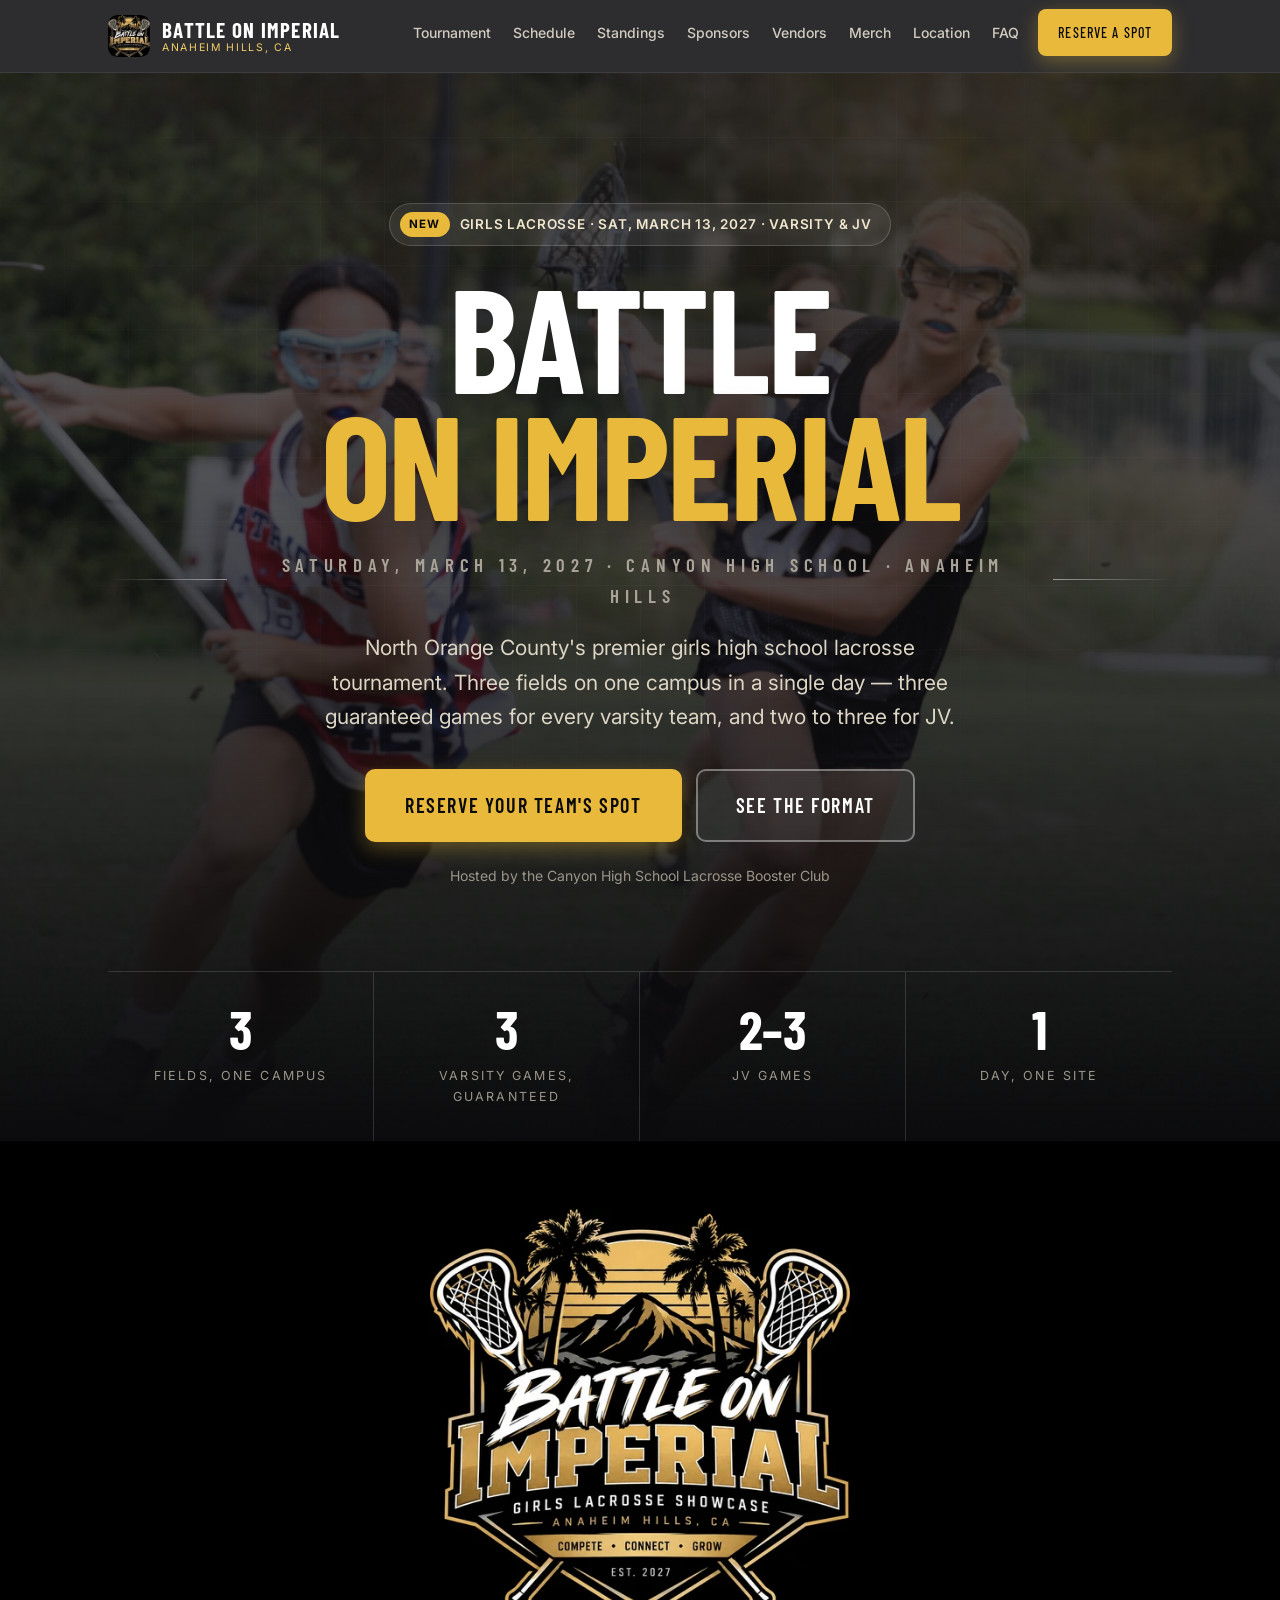
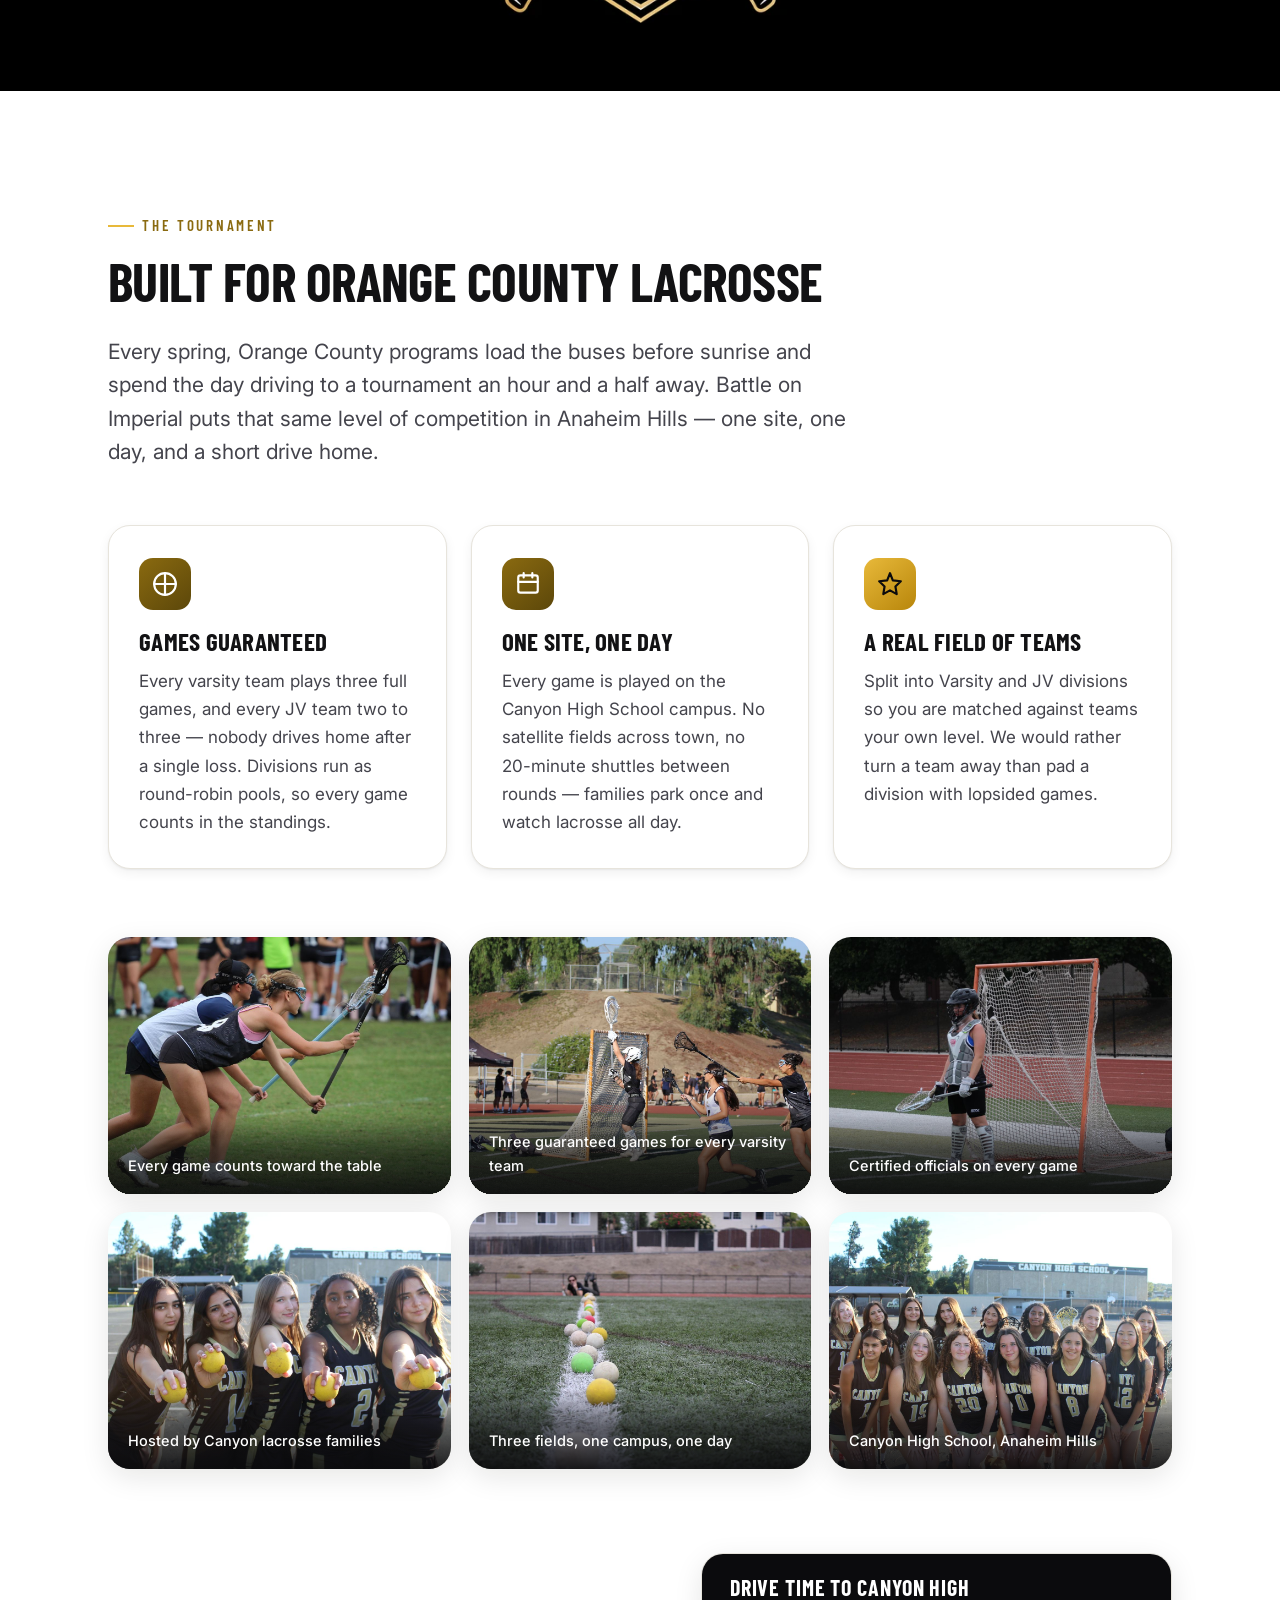
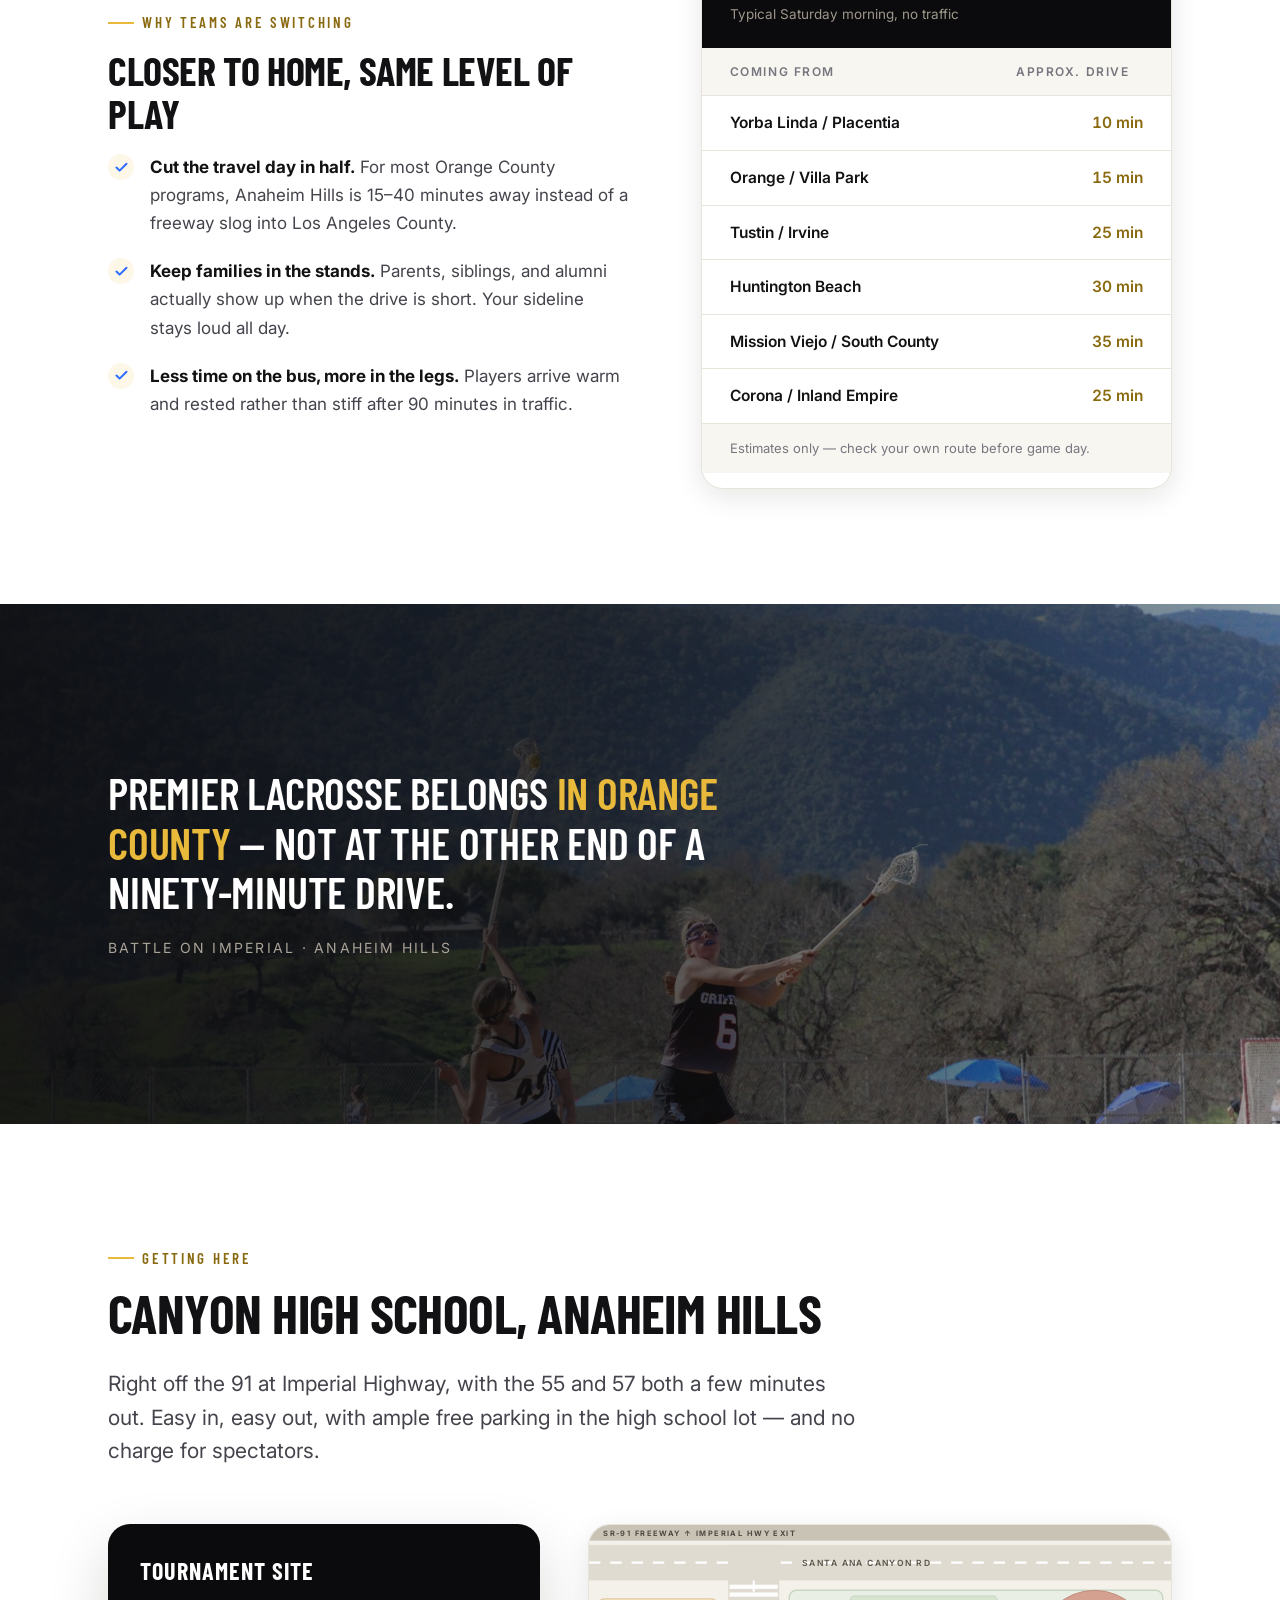
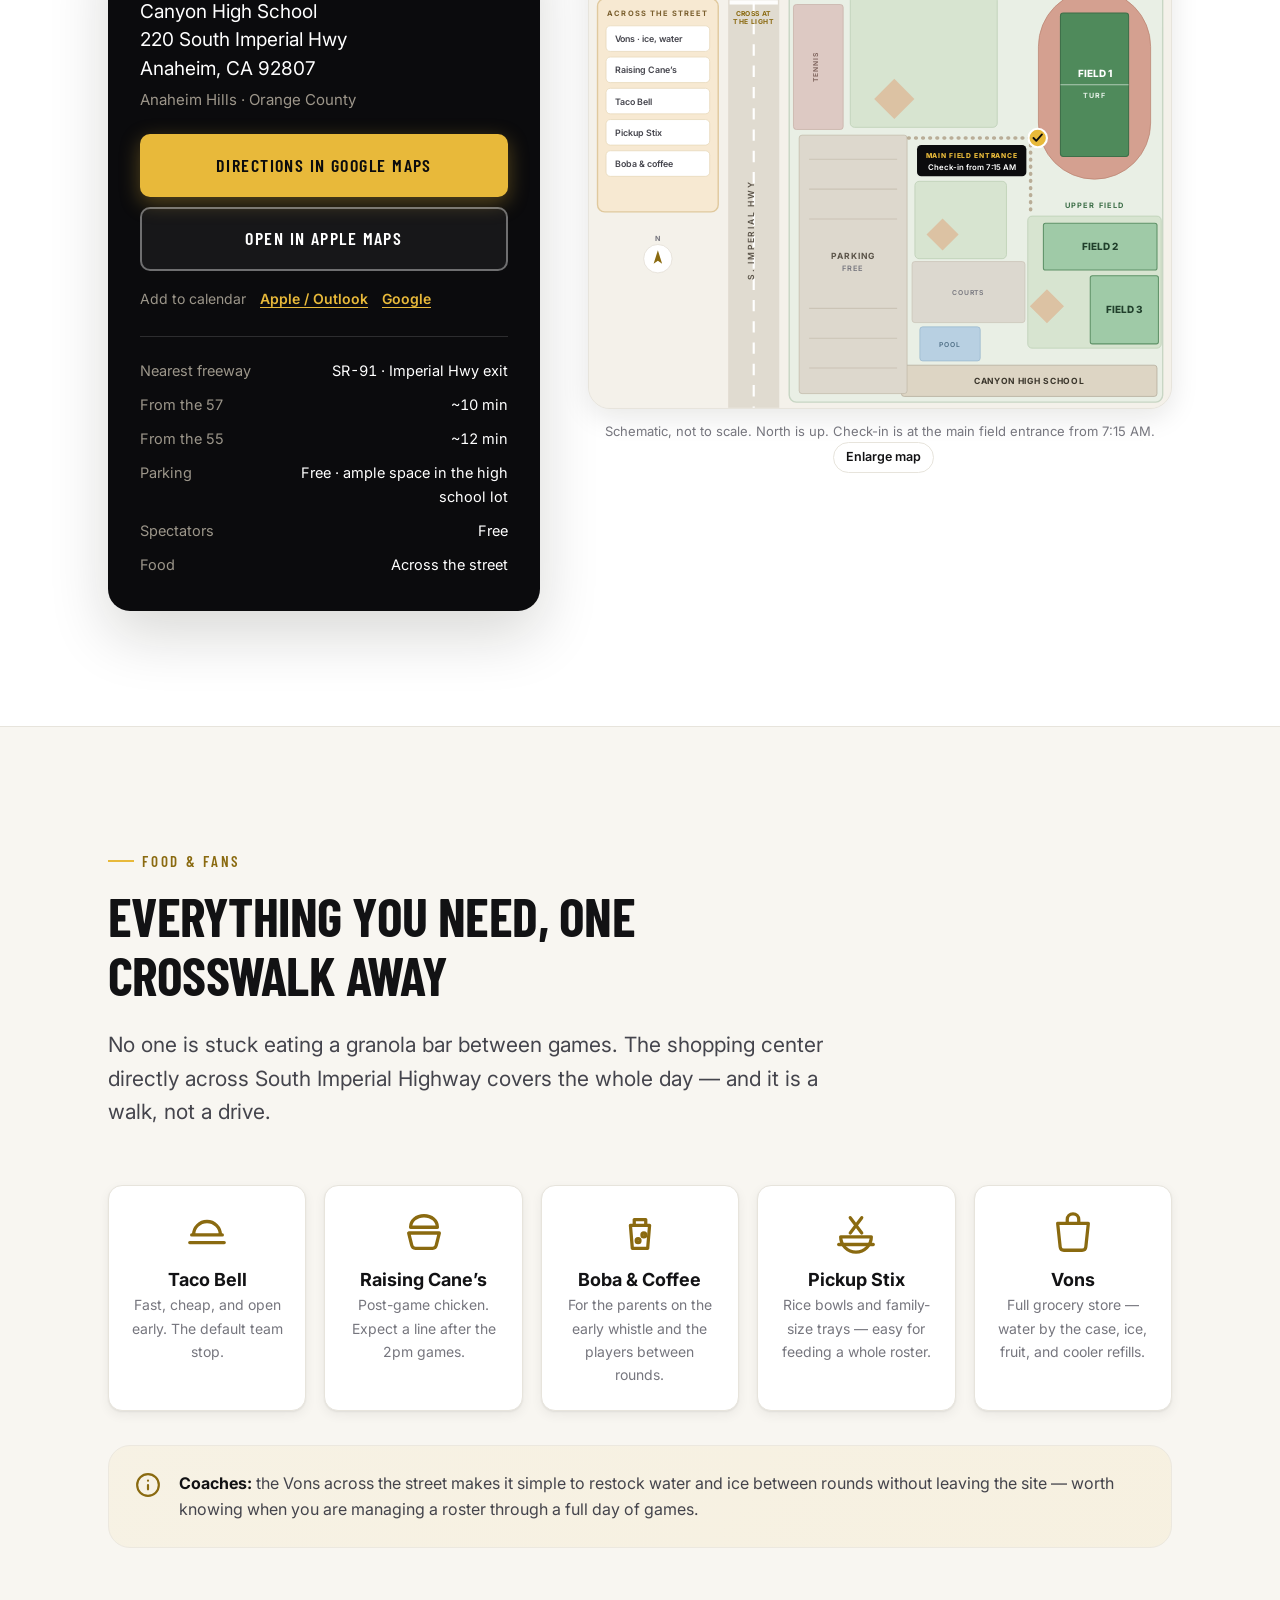
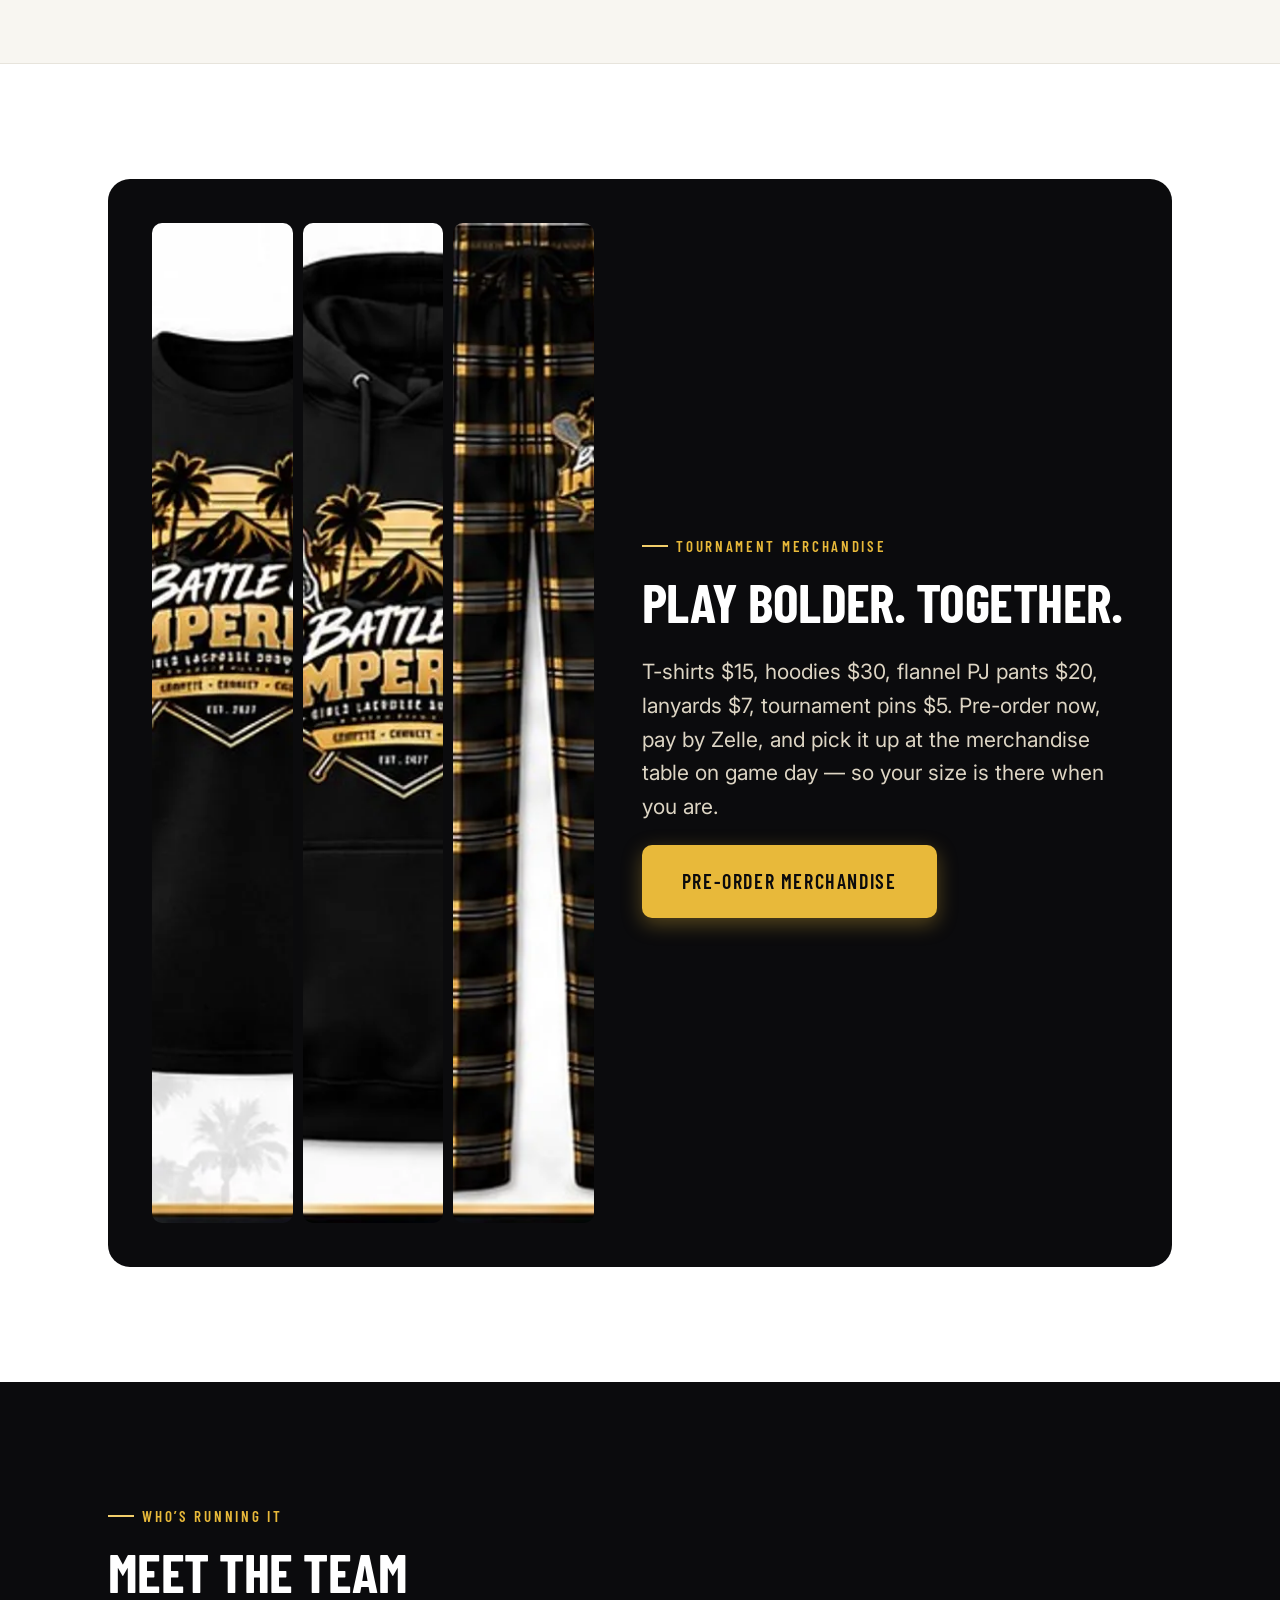
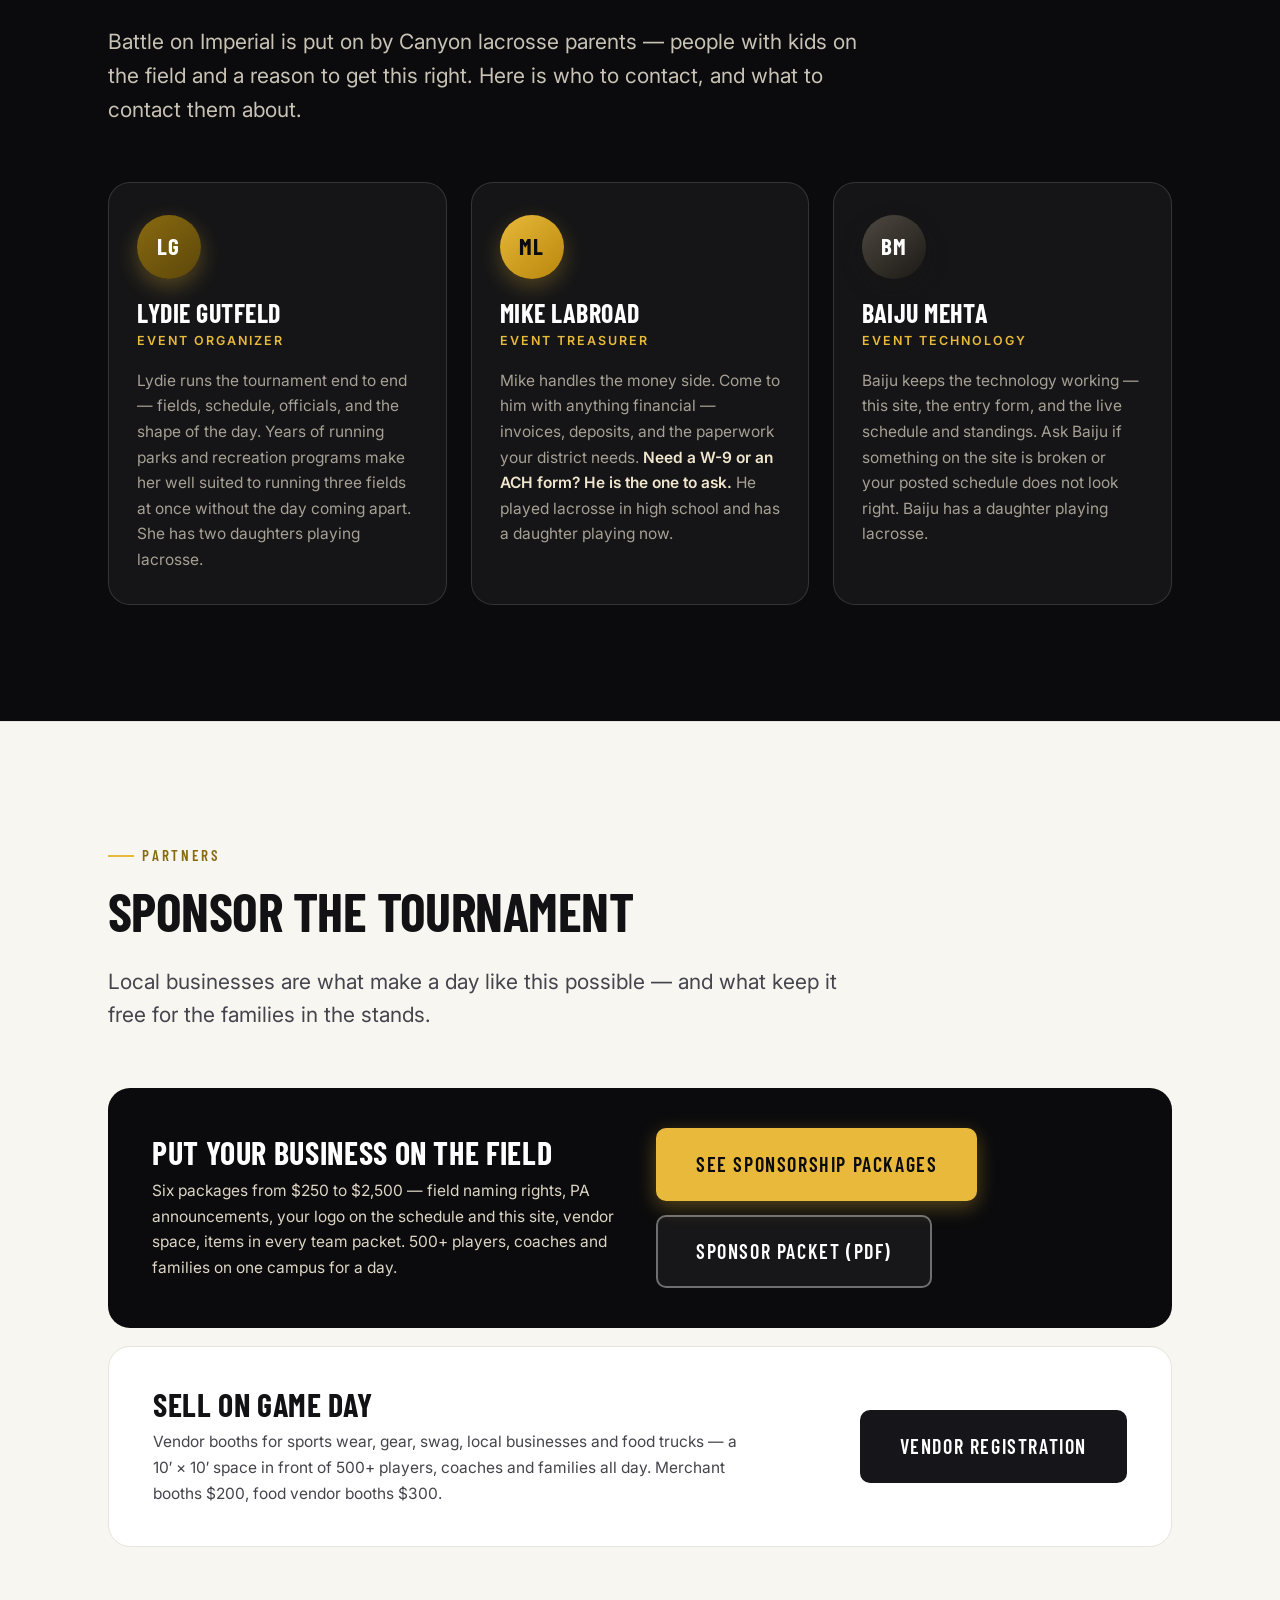
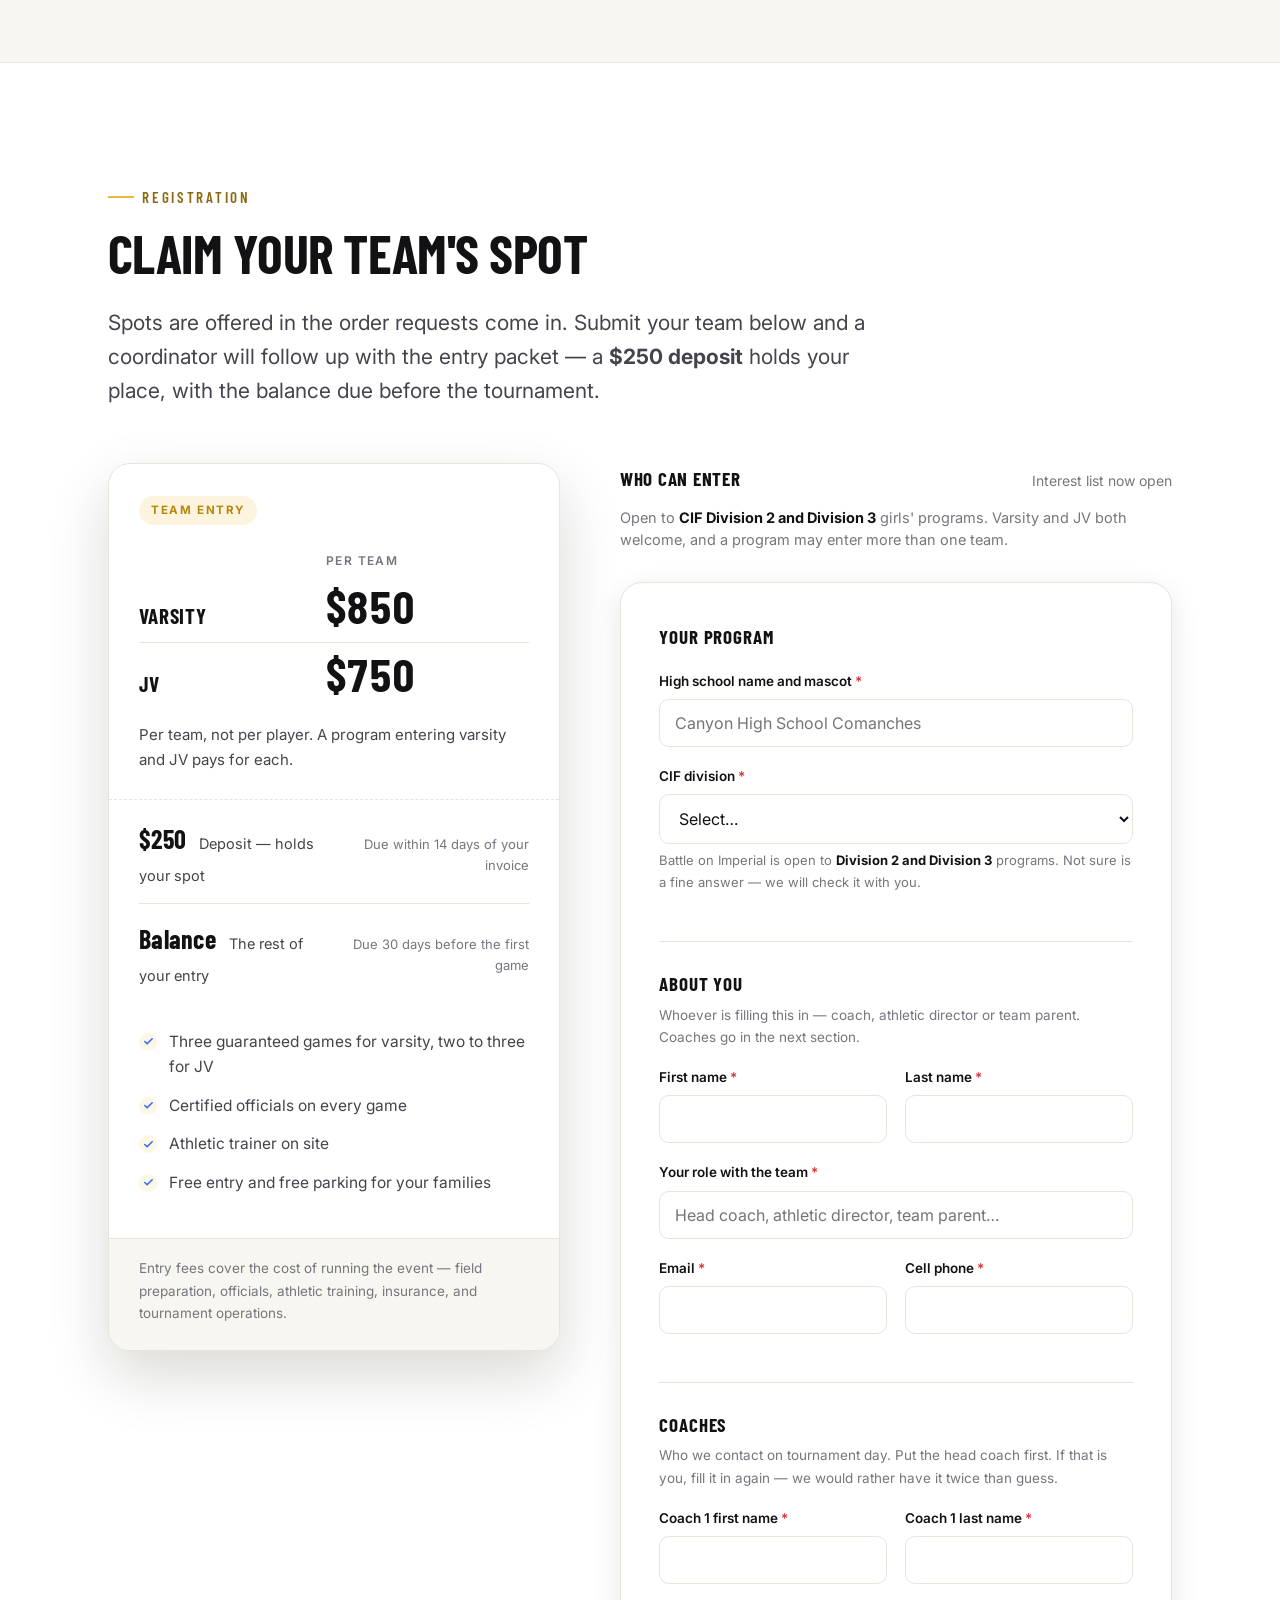
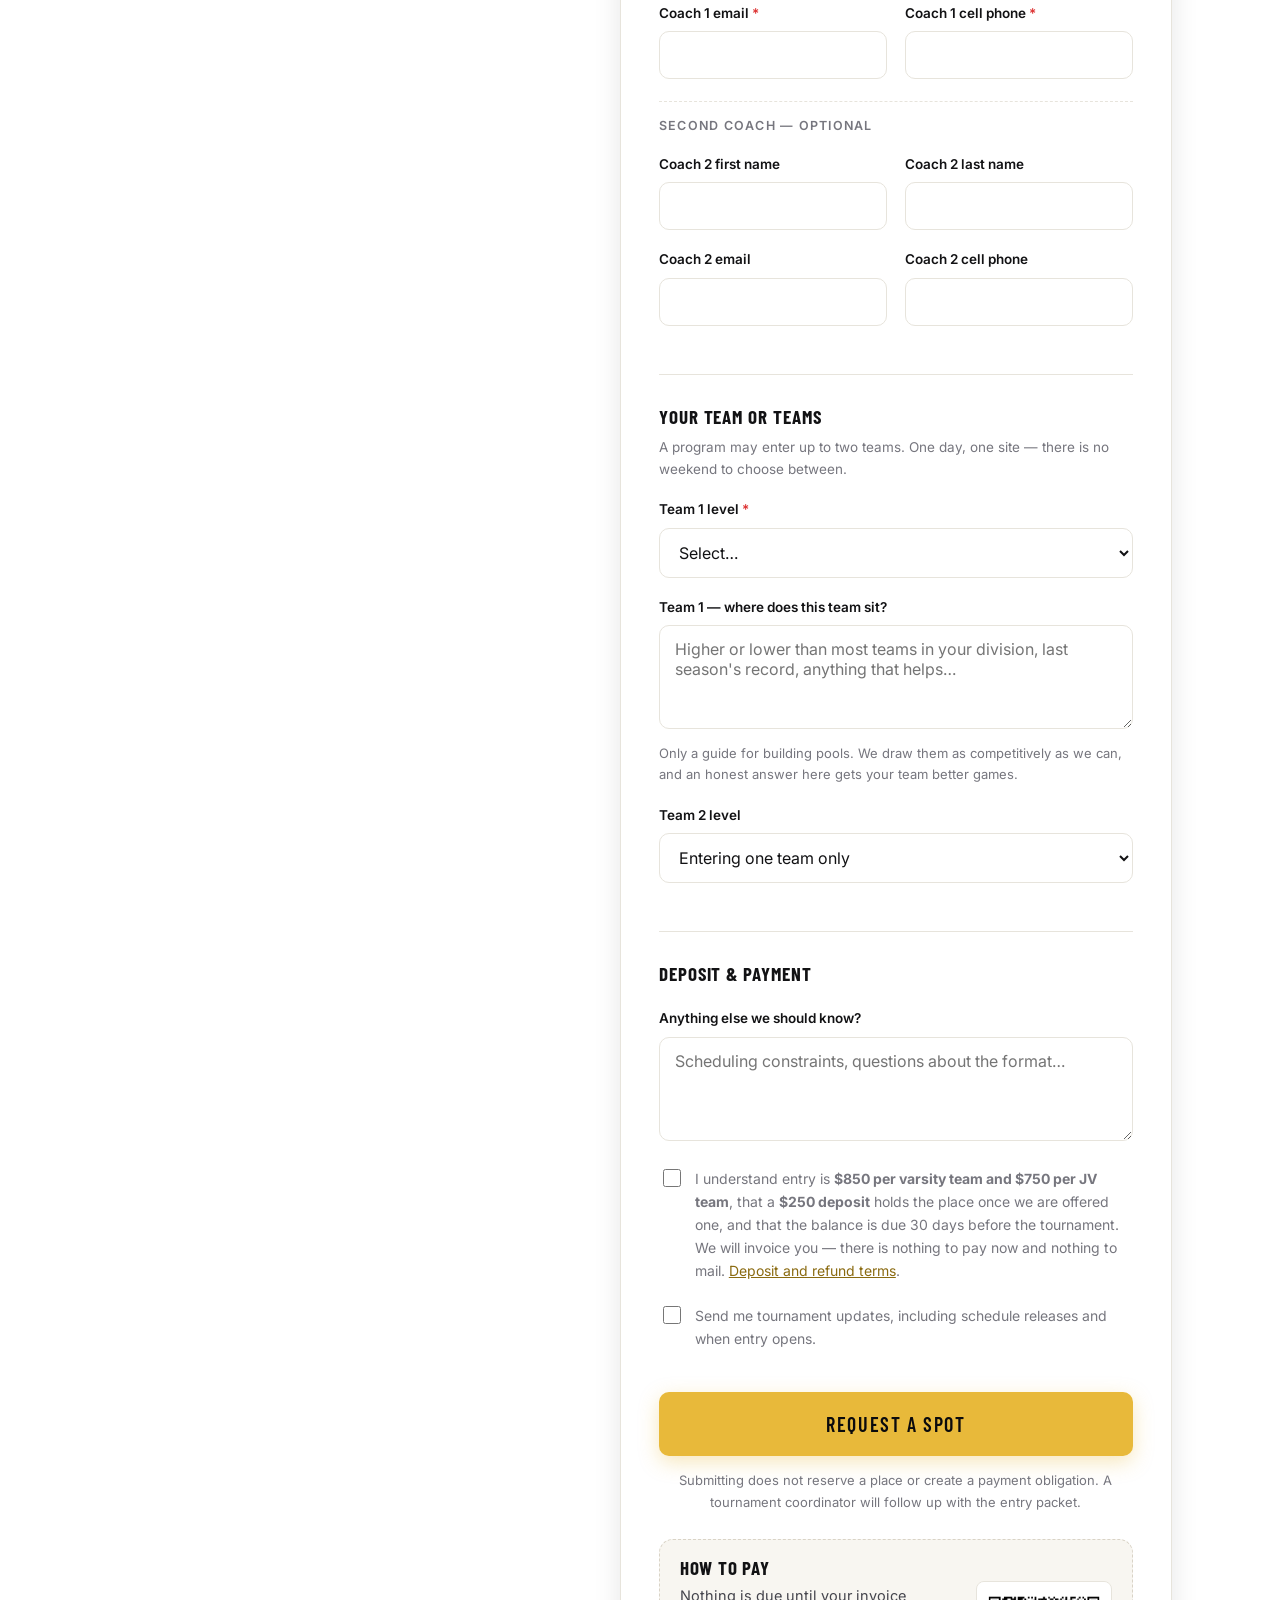
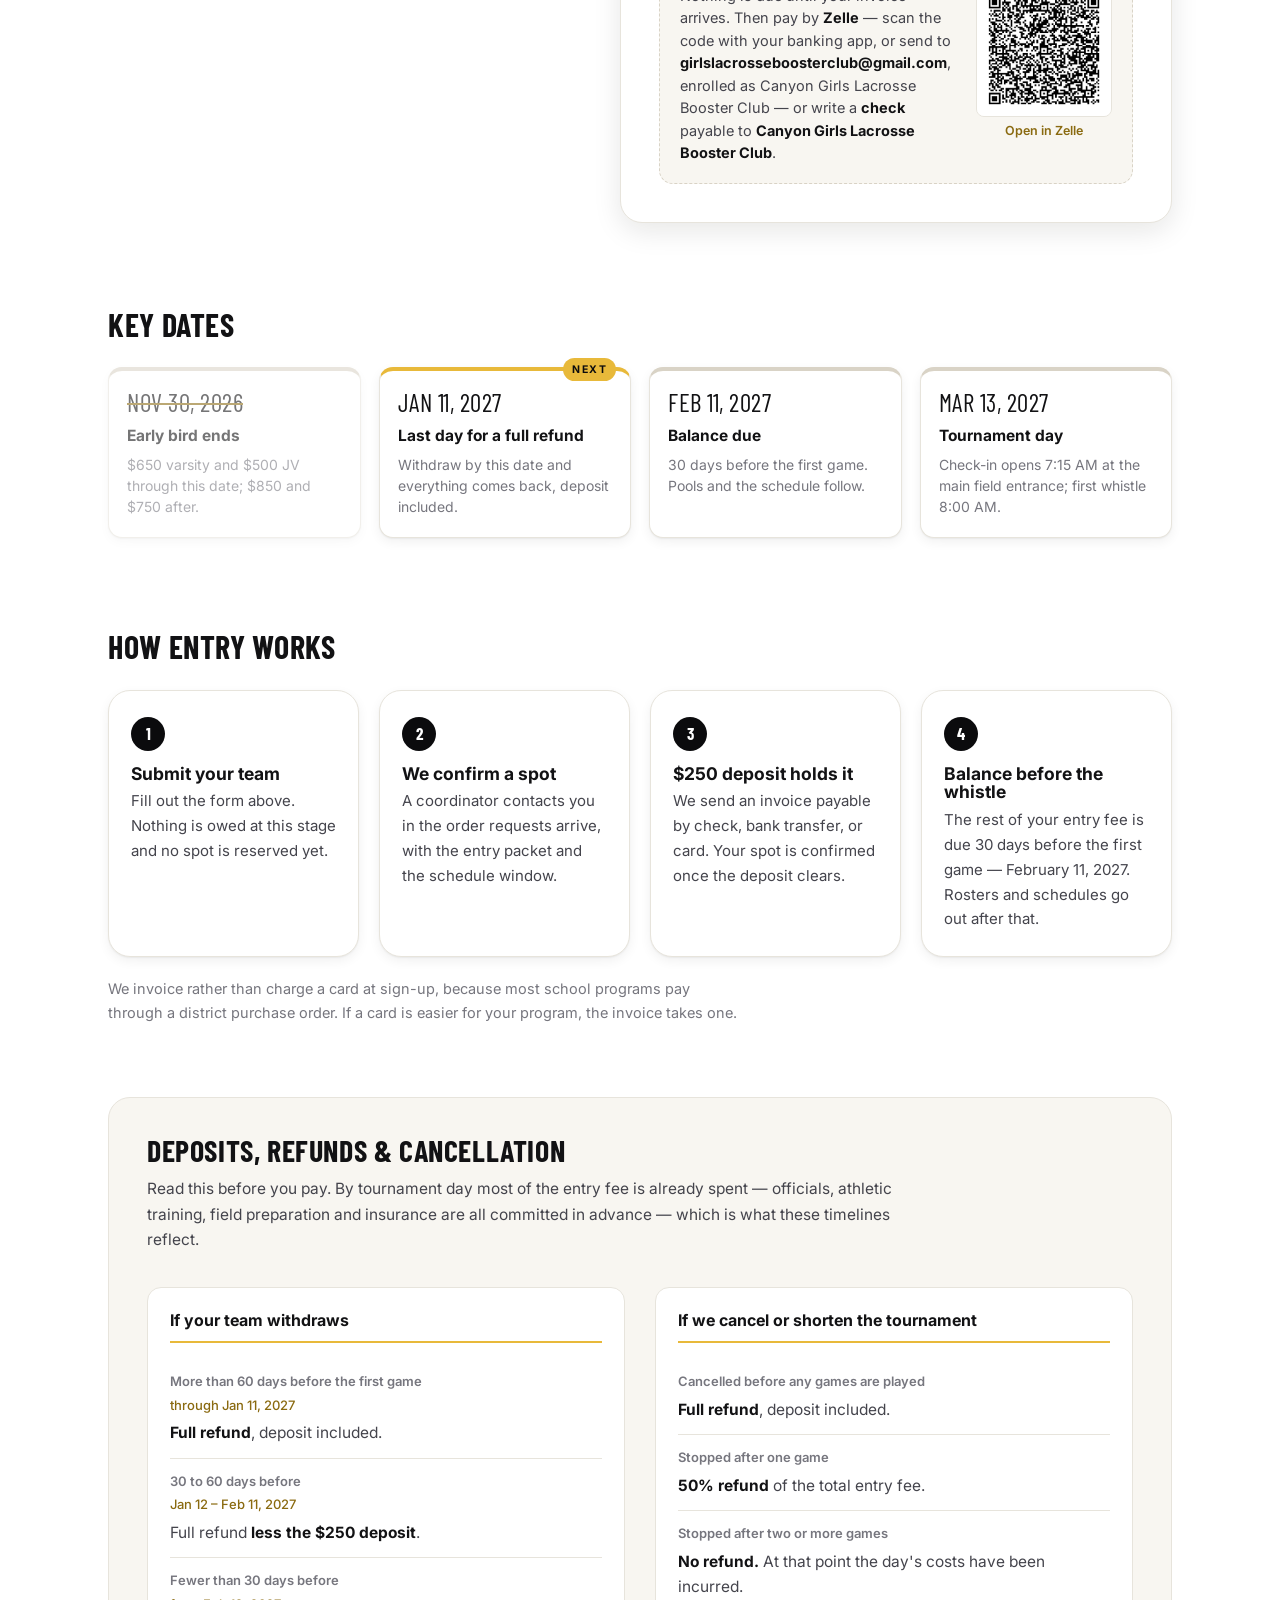
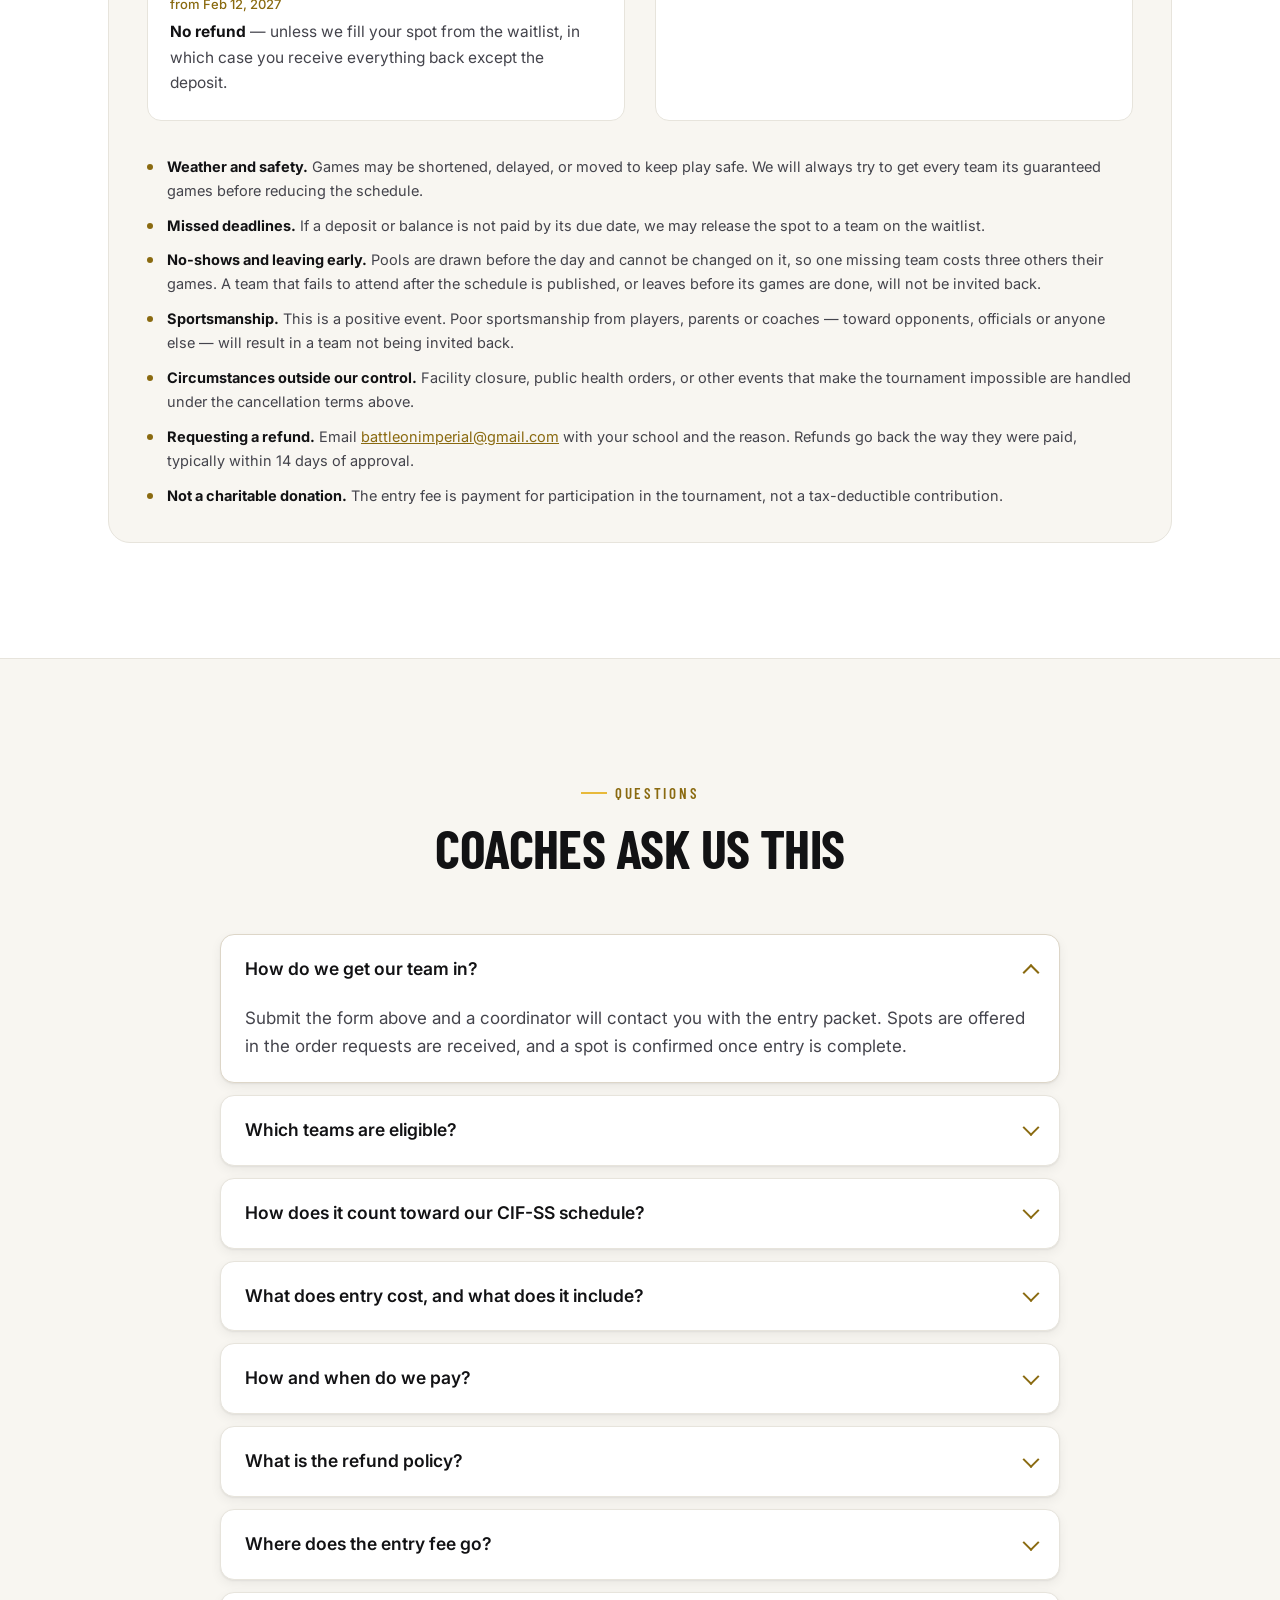
==== commit bf47ced9: "JV early bird is $500 (was $550) Co-Authored-By: Claude Fable 5.1 <noreply@anthropic.com>" ====
--- a/index.html
+++ b/index.html
@@ -68,7 +68,7 @@
   },
   "offers": [
     { "@type": "Offer", "name": "Varsity team entry, early bird", "price": "650", "priceCurrency": "USD", "validFrom": "2026-10-01T00:00:00-07:00", "validThrough": "2026-11-30T23:59:59-08:00", "availability": "https://schema.org/InStock", "url": "https://www.battleonimperial.com/#register" },
-    { "@type": "Offer", "name": "JV team entry, early bird", "price": "550", "priceCurrency": "USD", "validFrom": "2026-10-01T00:00:00-07:00", "validThrough": "2026-11-30T23:59:59-08:00", "availability": "https://schema.org/InStock", "url": "https://www.battleonimperial.com/#register" },
+    { "@type": "Offer", "name": "JV team entry, early bird", "price": "500", "priceCurrency": "USD", "validFrom": "2026-10-01T00:00:00-07:00", "validThrough": "2026-11-30T23:59:59-08:00", "availability": "https://schema.org/InStock", "url": "https://www.battleonimperial.com/#register" },
     { "@type": "Offer", "name": "Varsity team entry", "price": "850", "priceCurrency": "USD", "validFrom": "2026-12-01T00:00:00-08:00", "availability": "https://schema.org/InStock", "url": "https://www.battleonimperial.com/#register" },
     { "@type": "Offer", "name": "JV team entry", "price": "750", "priceCurrency": "USD", "validFrom": "2026-12-01T00:00:00-08:00", "availability": "https://schema.org/InStock", "url": "https://www.battleonimperial.com/#register" }
   ]
@@ -780,7 +780,7 @@
                 </tr>
                 <tr>
                   <th scope="row">JV</th>
-                  <td class="pricetable__now" data-earlybird>$550</td>
+                  <td class="pricetable__now" data-earlybird>$500</td>
                   <td class="pricetable__later">$750</td>
                 </tr>
               </tbody>
@@ -1029,7 +1029,7 @@
               <input type="checkbox" id="payment_ack" name="payment_ack" required>
               <span>
                 I understand entry is <b>$850 per varsity team and $750 per JV team</b><span data-earlybird>
-                ($650 and $550 early bird, through November 30)</span>, that a <b>$250
+                ($650 and $500 early bird, through November 30)</span>, that a <b>$250
                 deposit</b> holds the place once we are offered one, and that the balance
                 is due 30 days before the tournament. We will invoice you &mdash; there is
                 nothing to pay now and nothing to mail.
@@ -1101,7 +1101,7 @@
         <li data-date="2026-11-30">
           <time datetime="2026-11-30">Nov 30, 2026</time>
           <b>Early bird ends</b>
-          <span>$650 varsity and $550 JV through this date; $850 and $750 after.</span>
+          <span>$650 varsity and $500 JV through this date; $850 and $750 after.</span>
         </li>
         <li data-date="2027-01-11">
           <time datetime="2027-01-11">Jan 11, 2027</time>
@@ -1306,7 +1306,7 @@
           <p>
             <b>$850 per varsity team and $750 per JV team.</b>
             <span data-earlybird>Enter by <b>November 30</b> and it's early bird pricing:
-            <b>$650 varsity, $550 JV</b>.</span>
+            <b>$650 varsity, $500 JV</b>.</span>
             A program bringing both levels pays for each team.
           </p>
           <p>
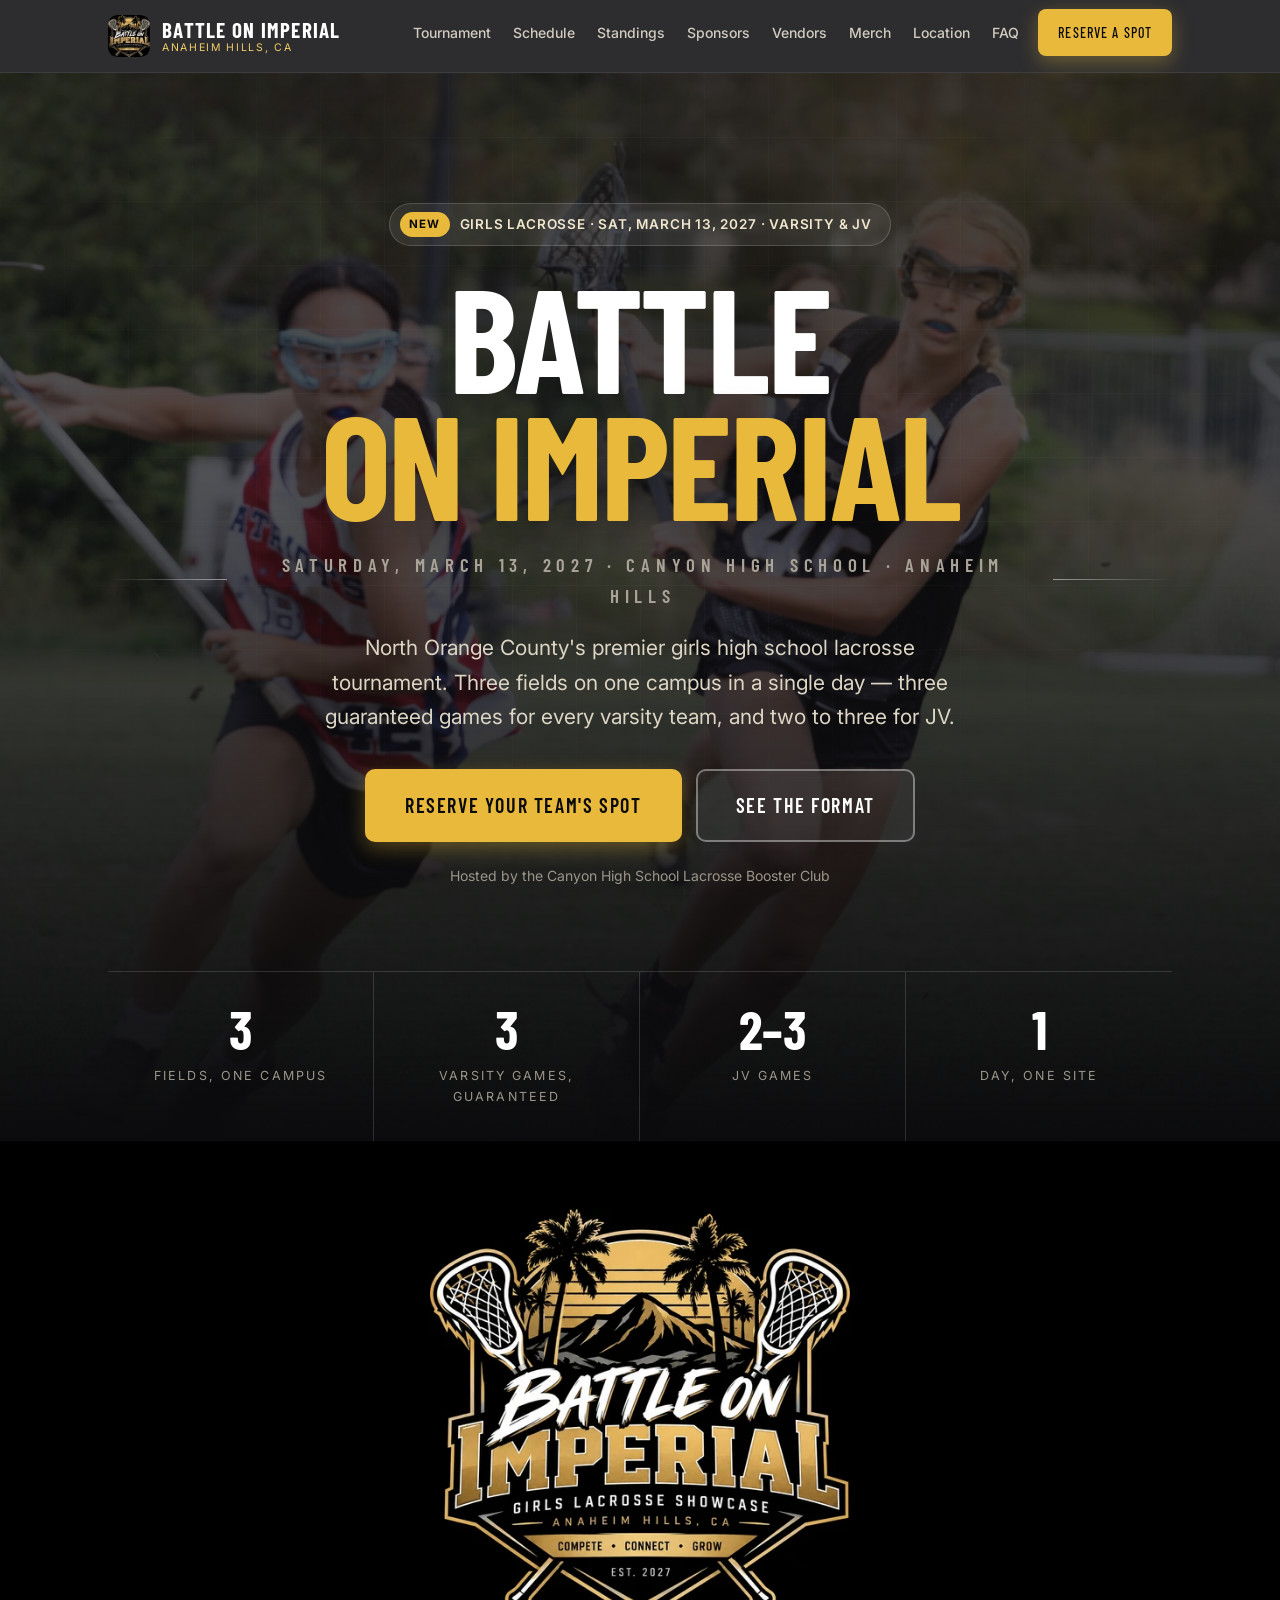
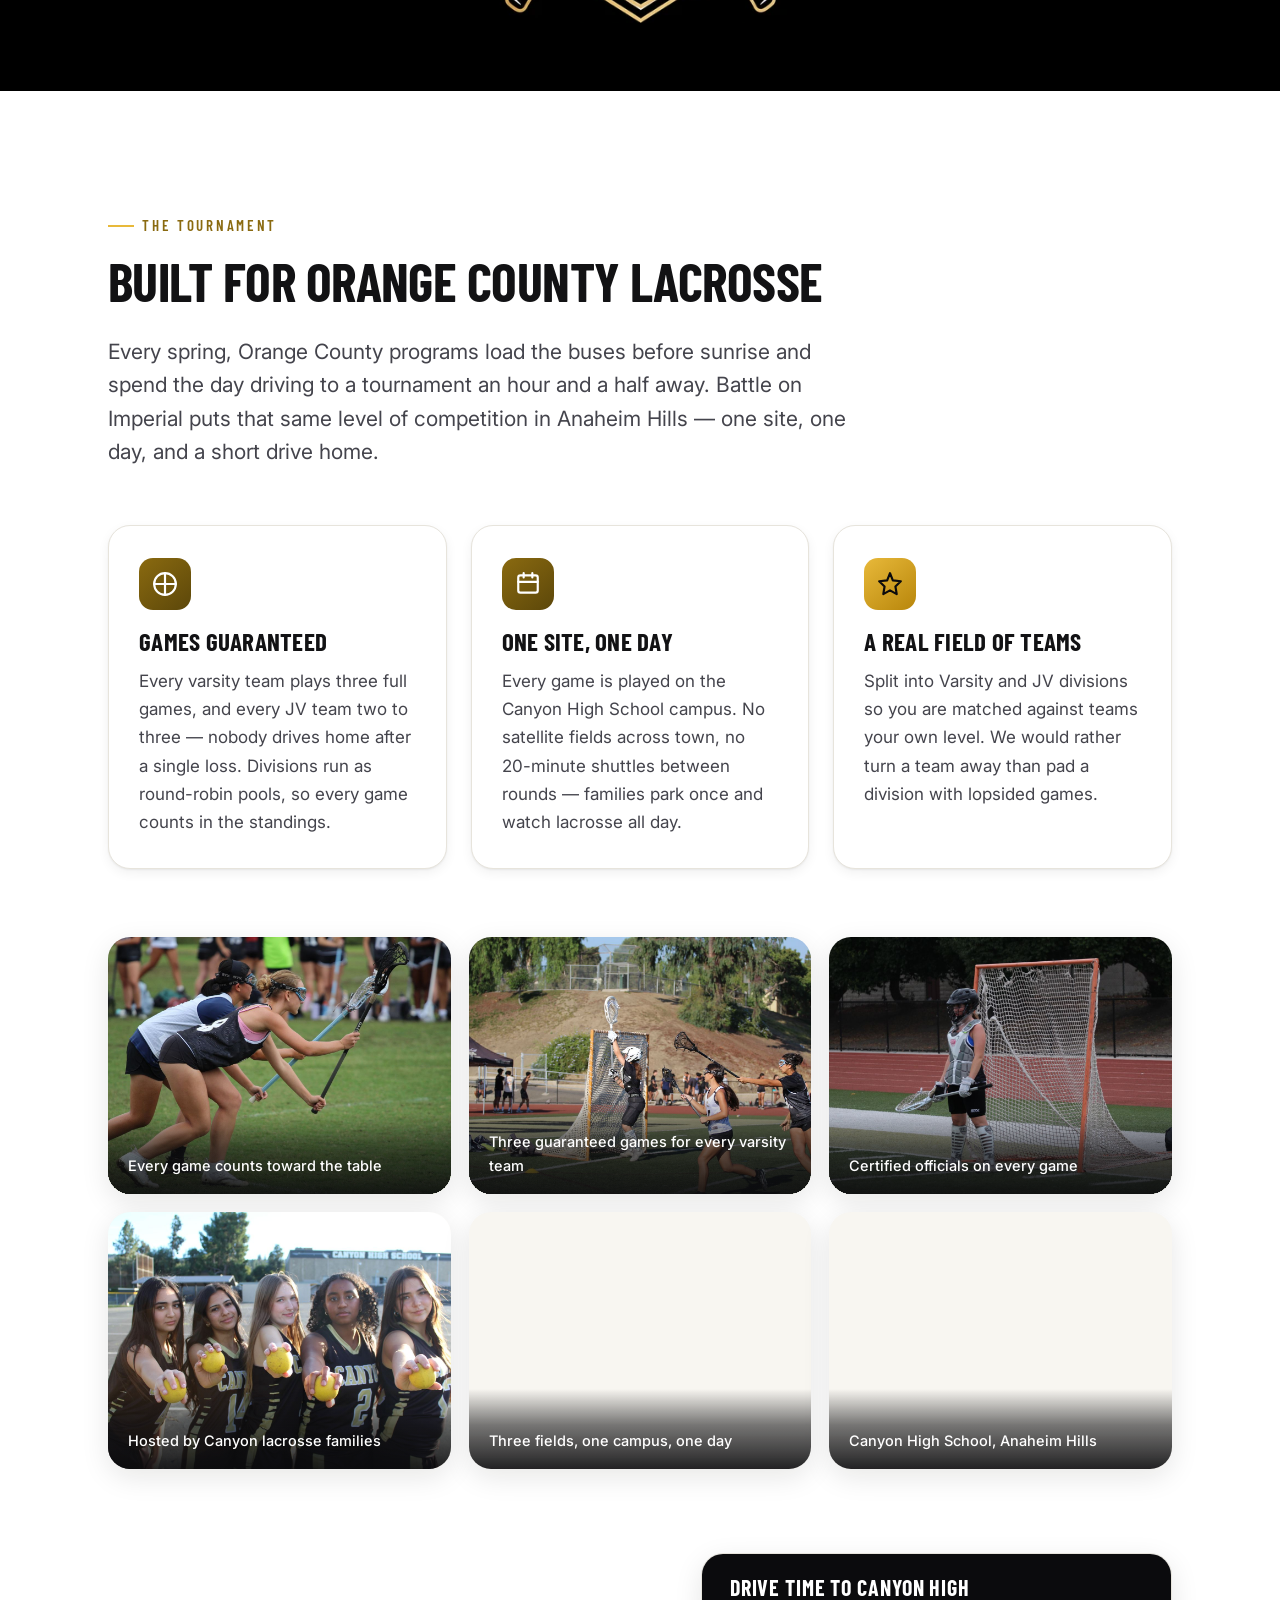
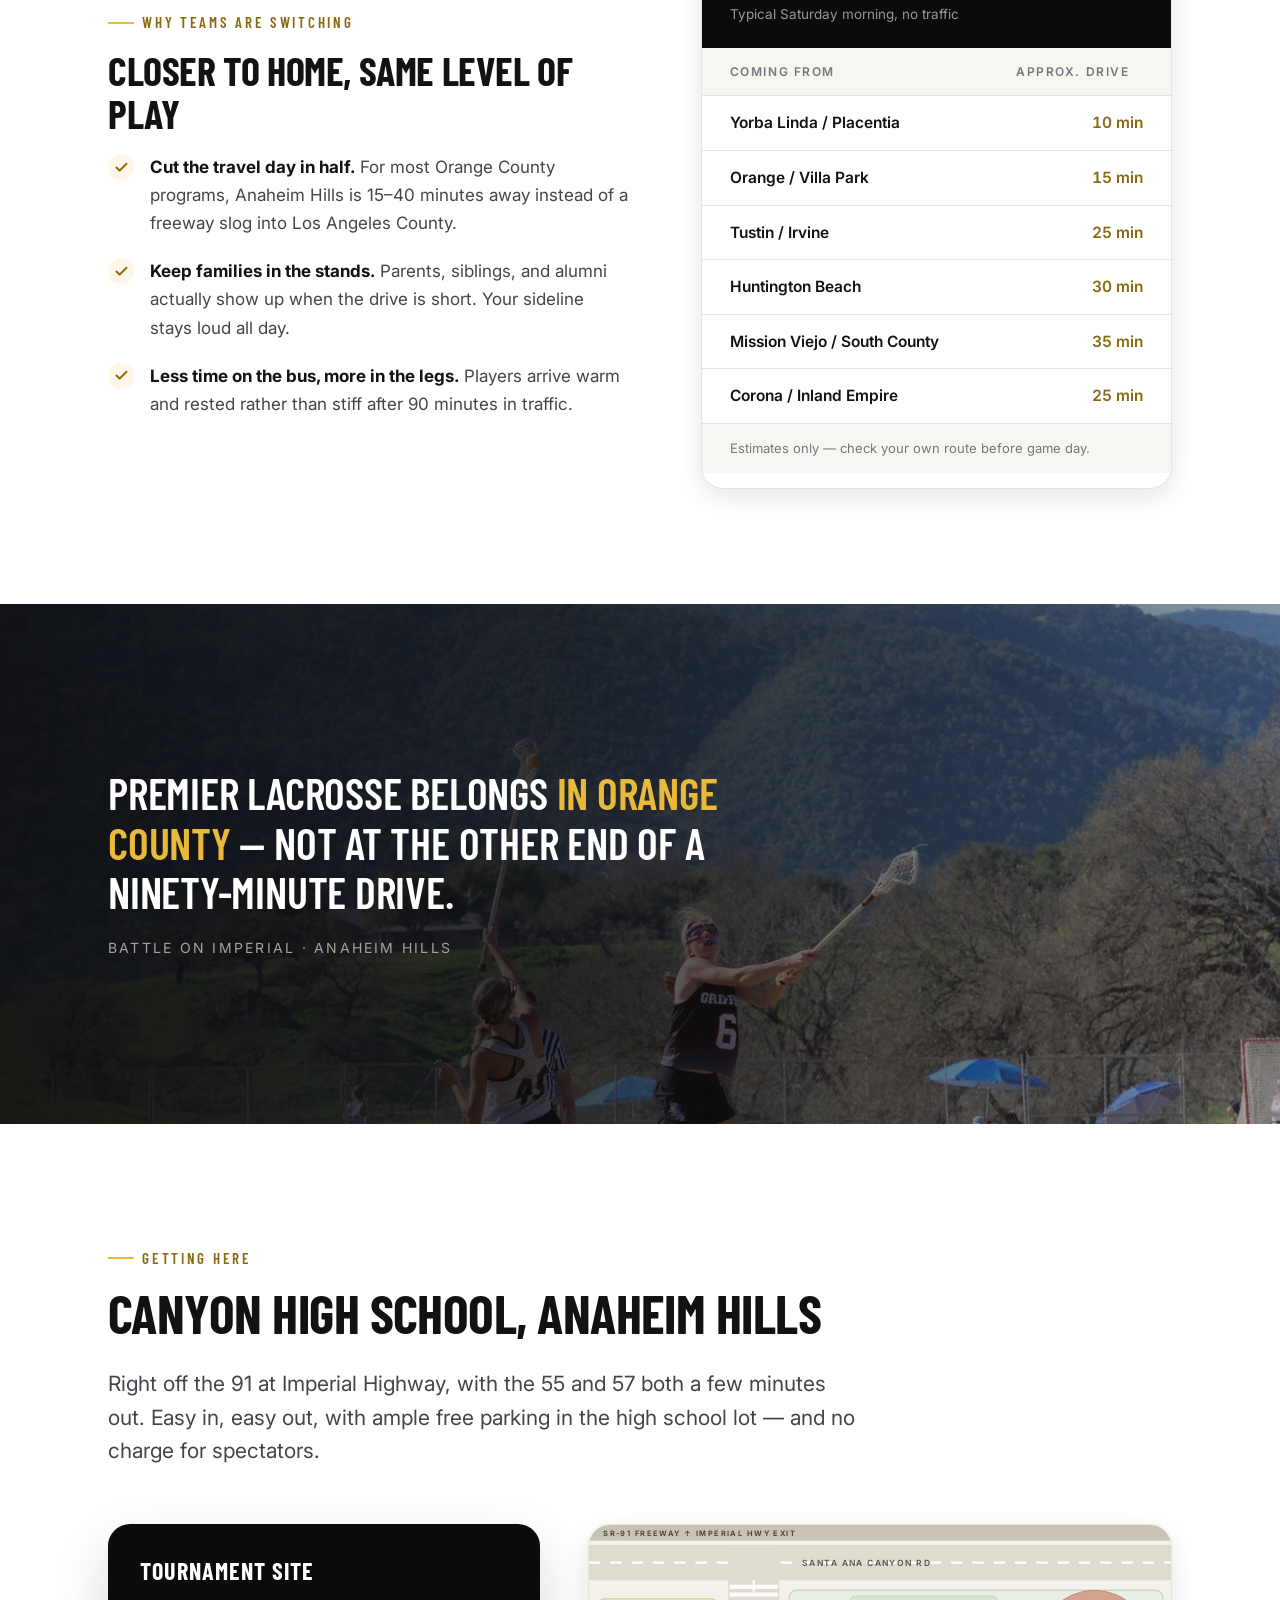
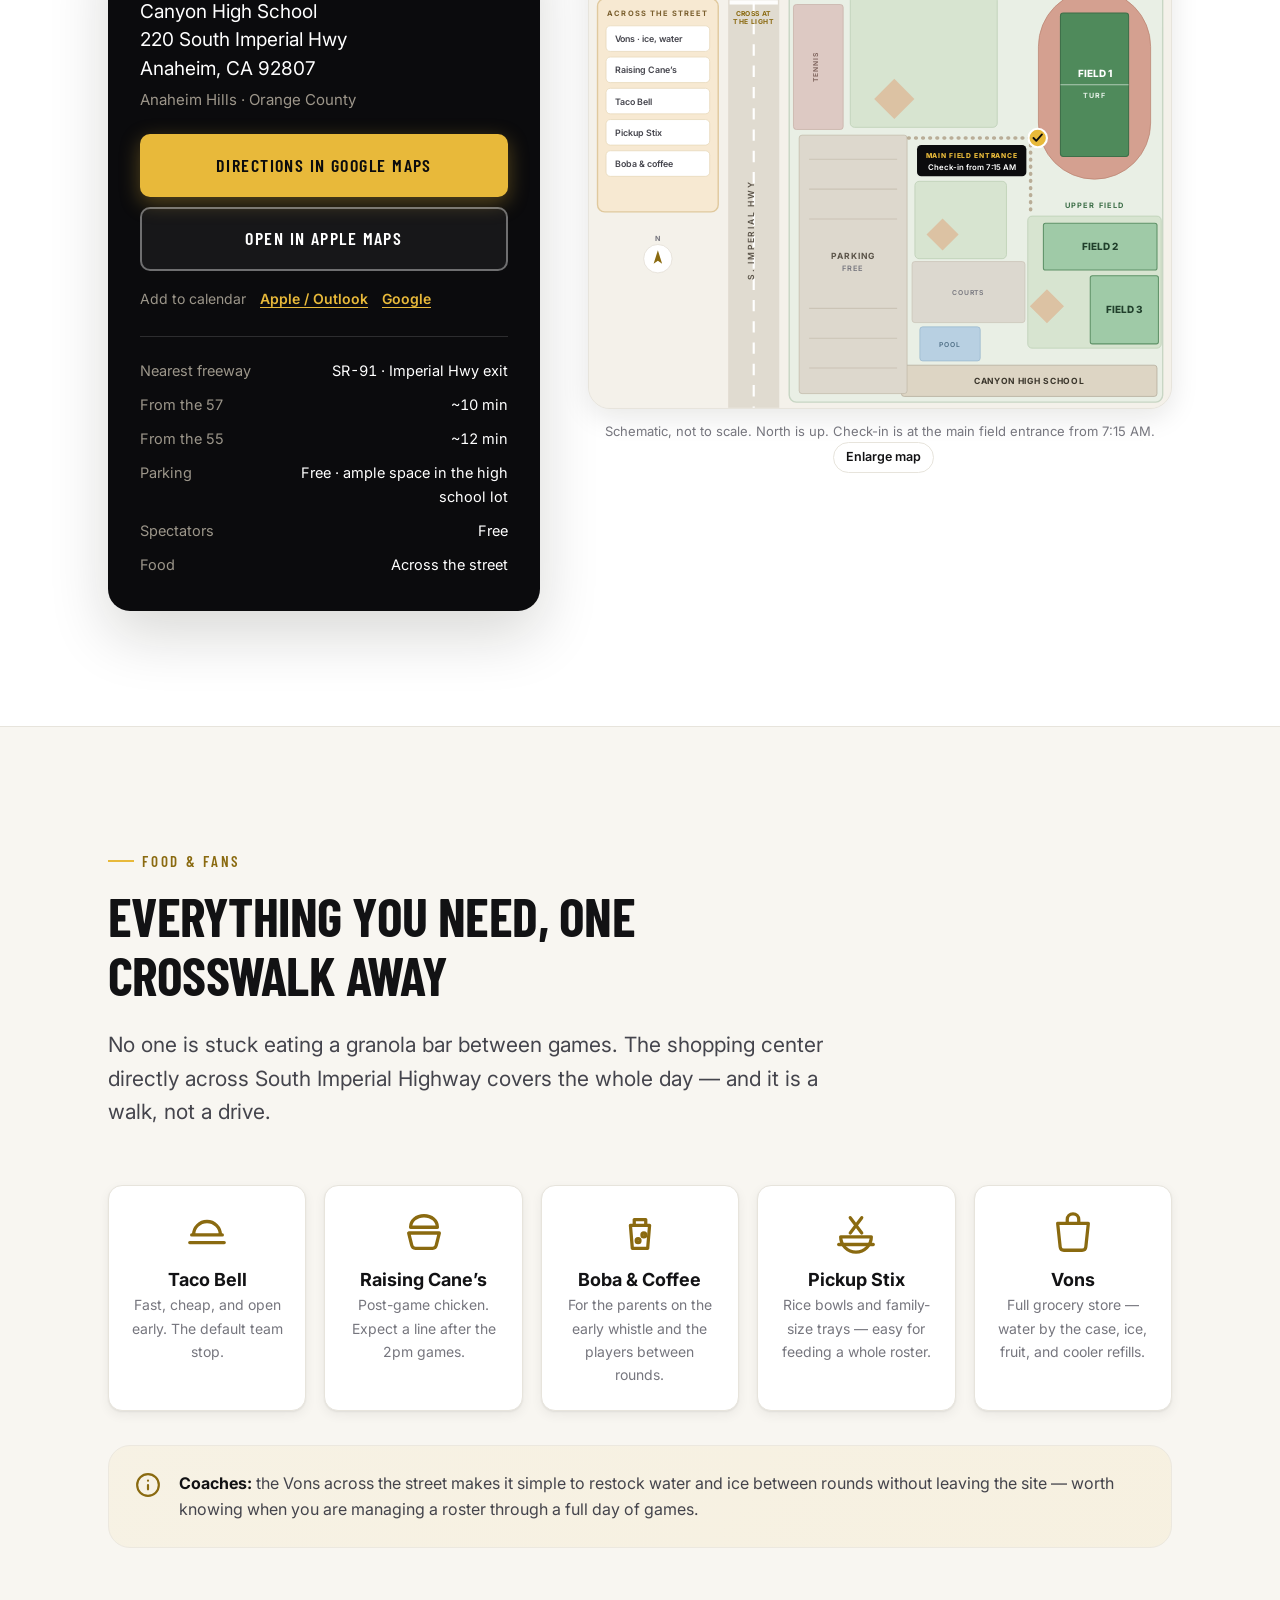
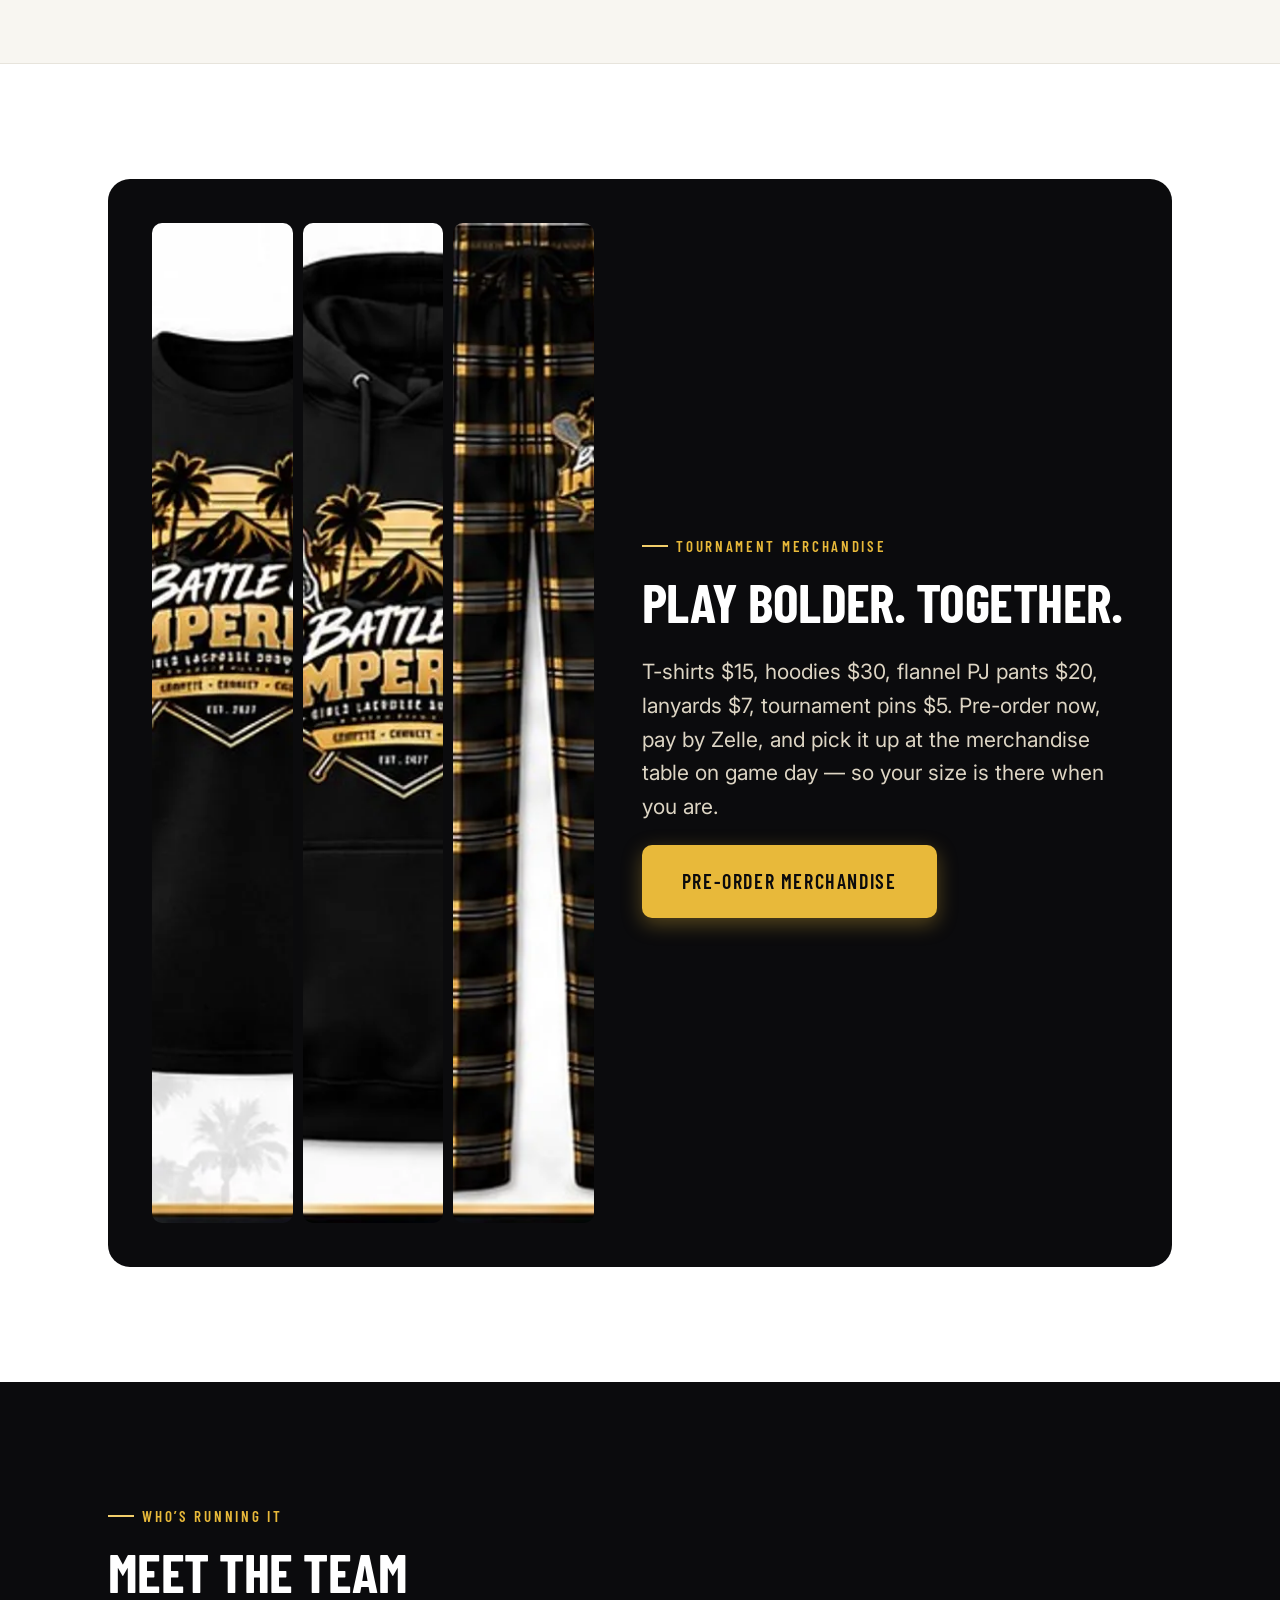
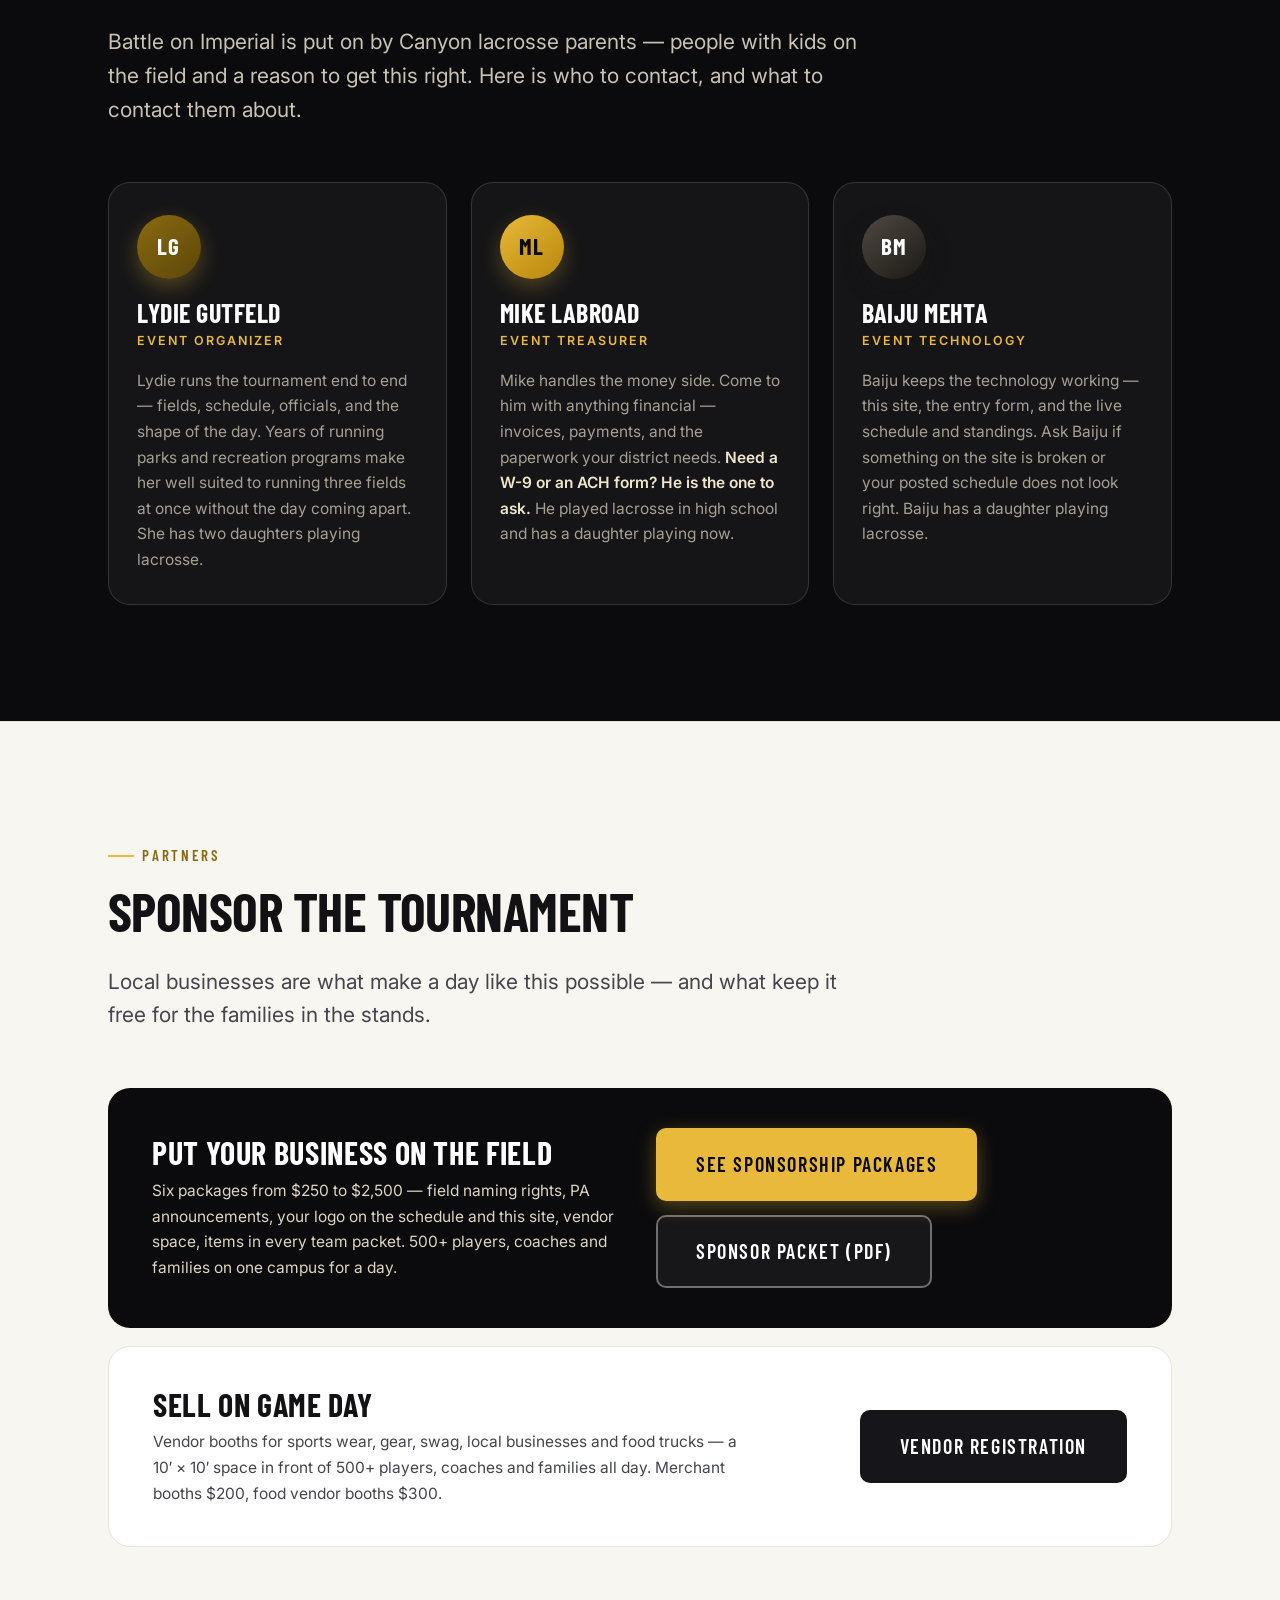
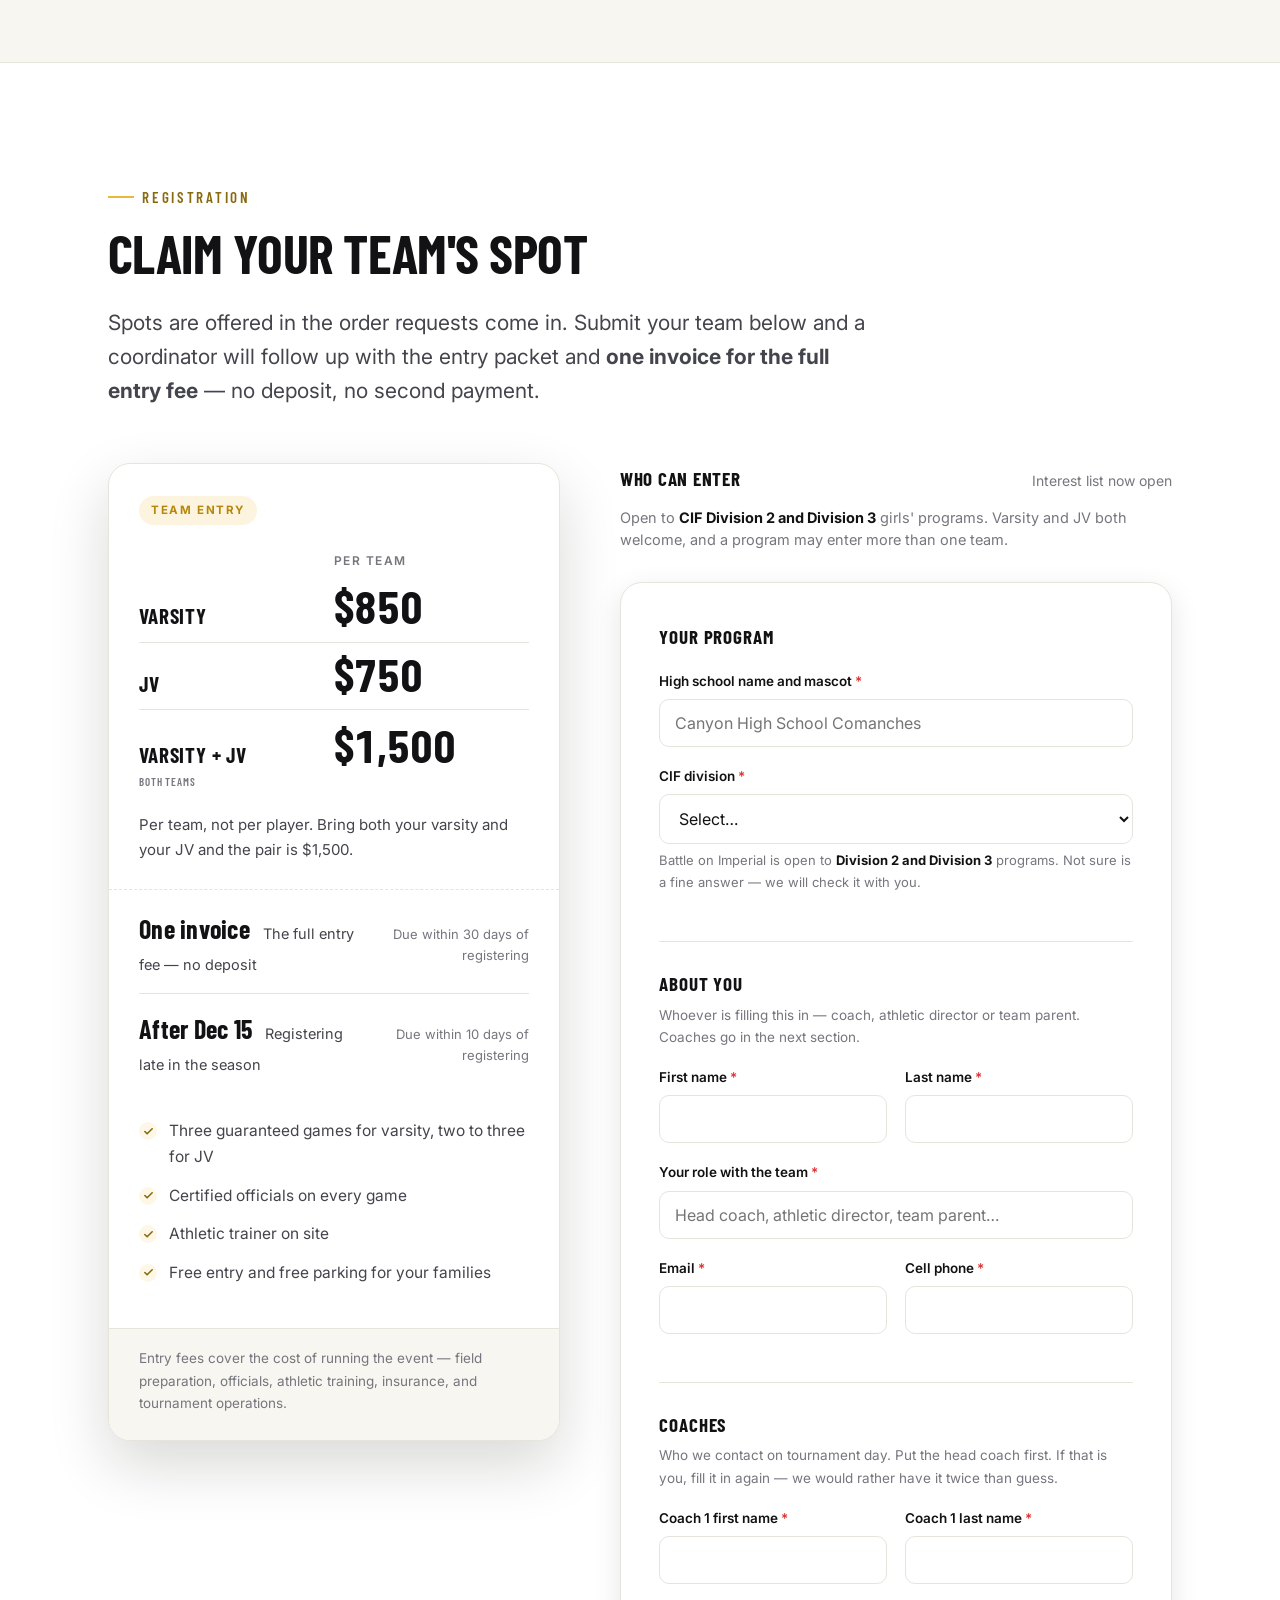
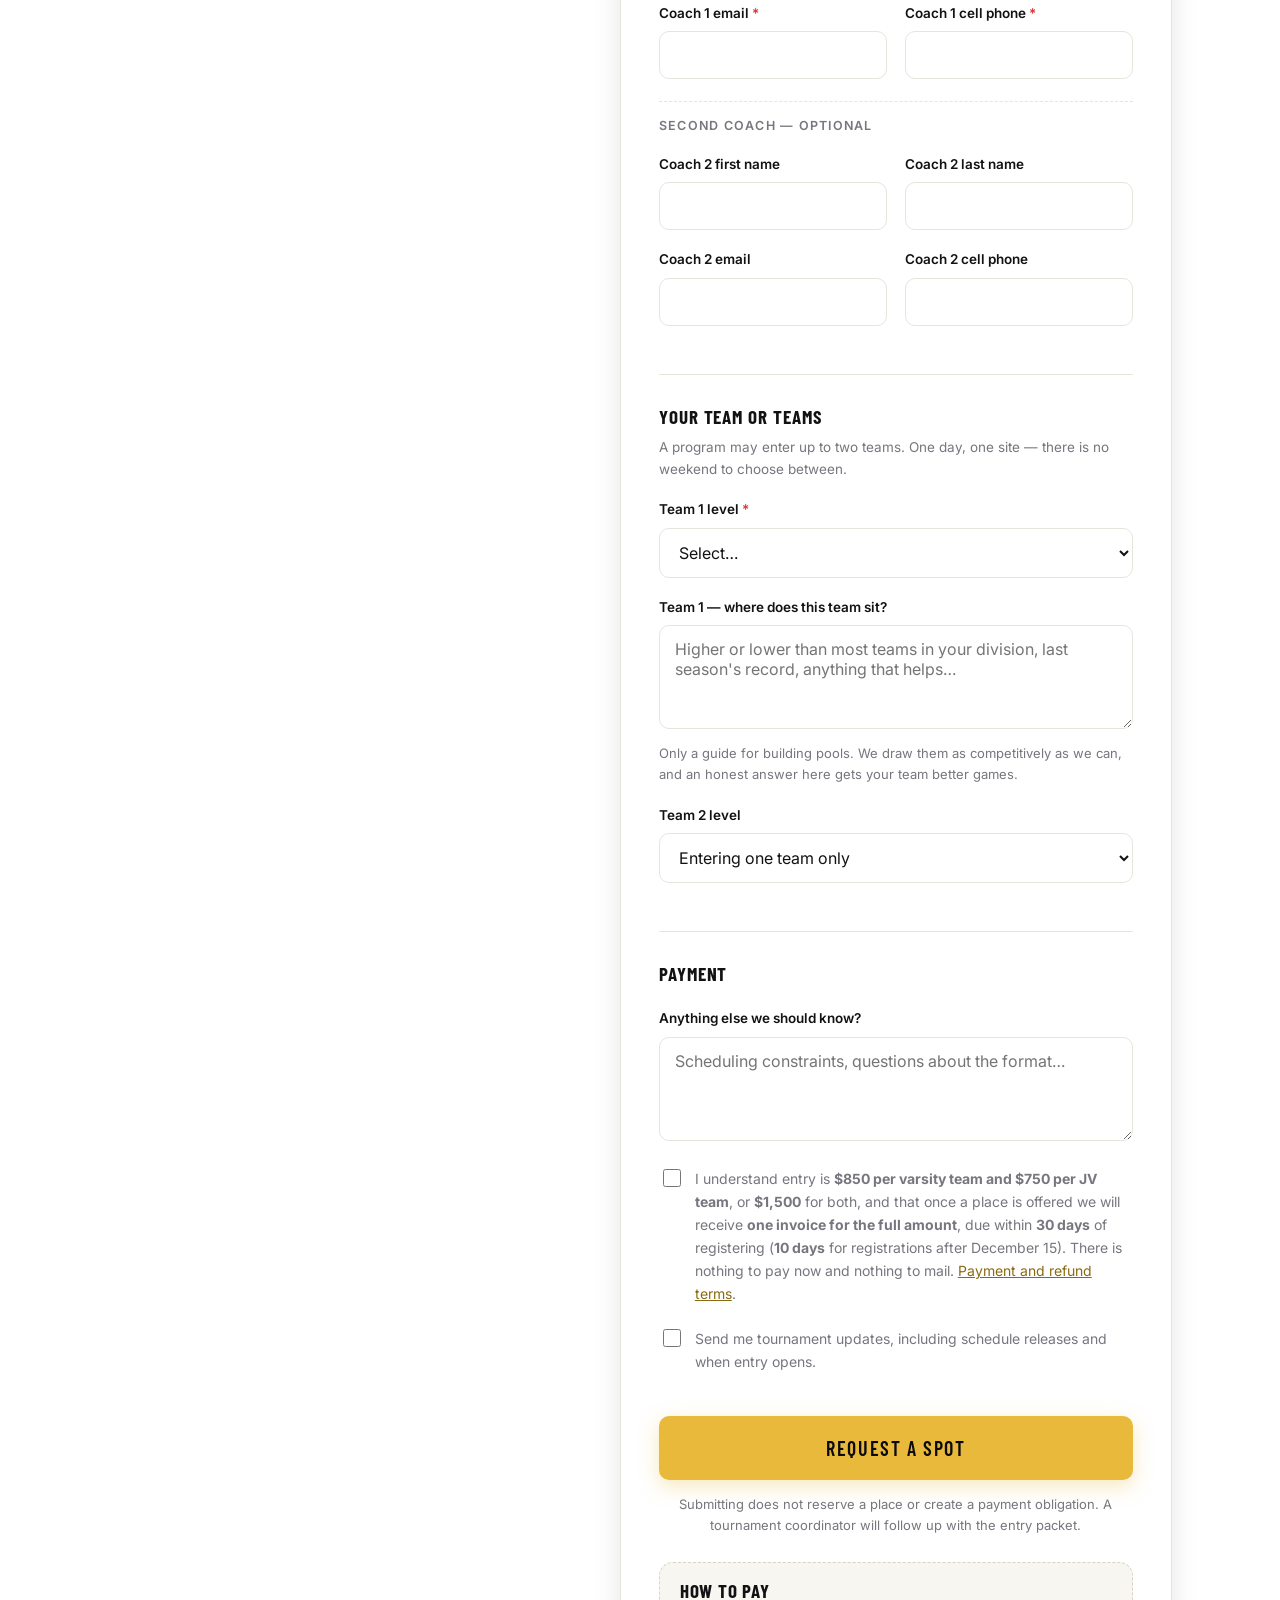
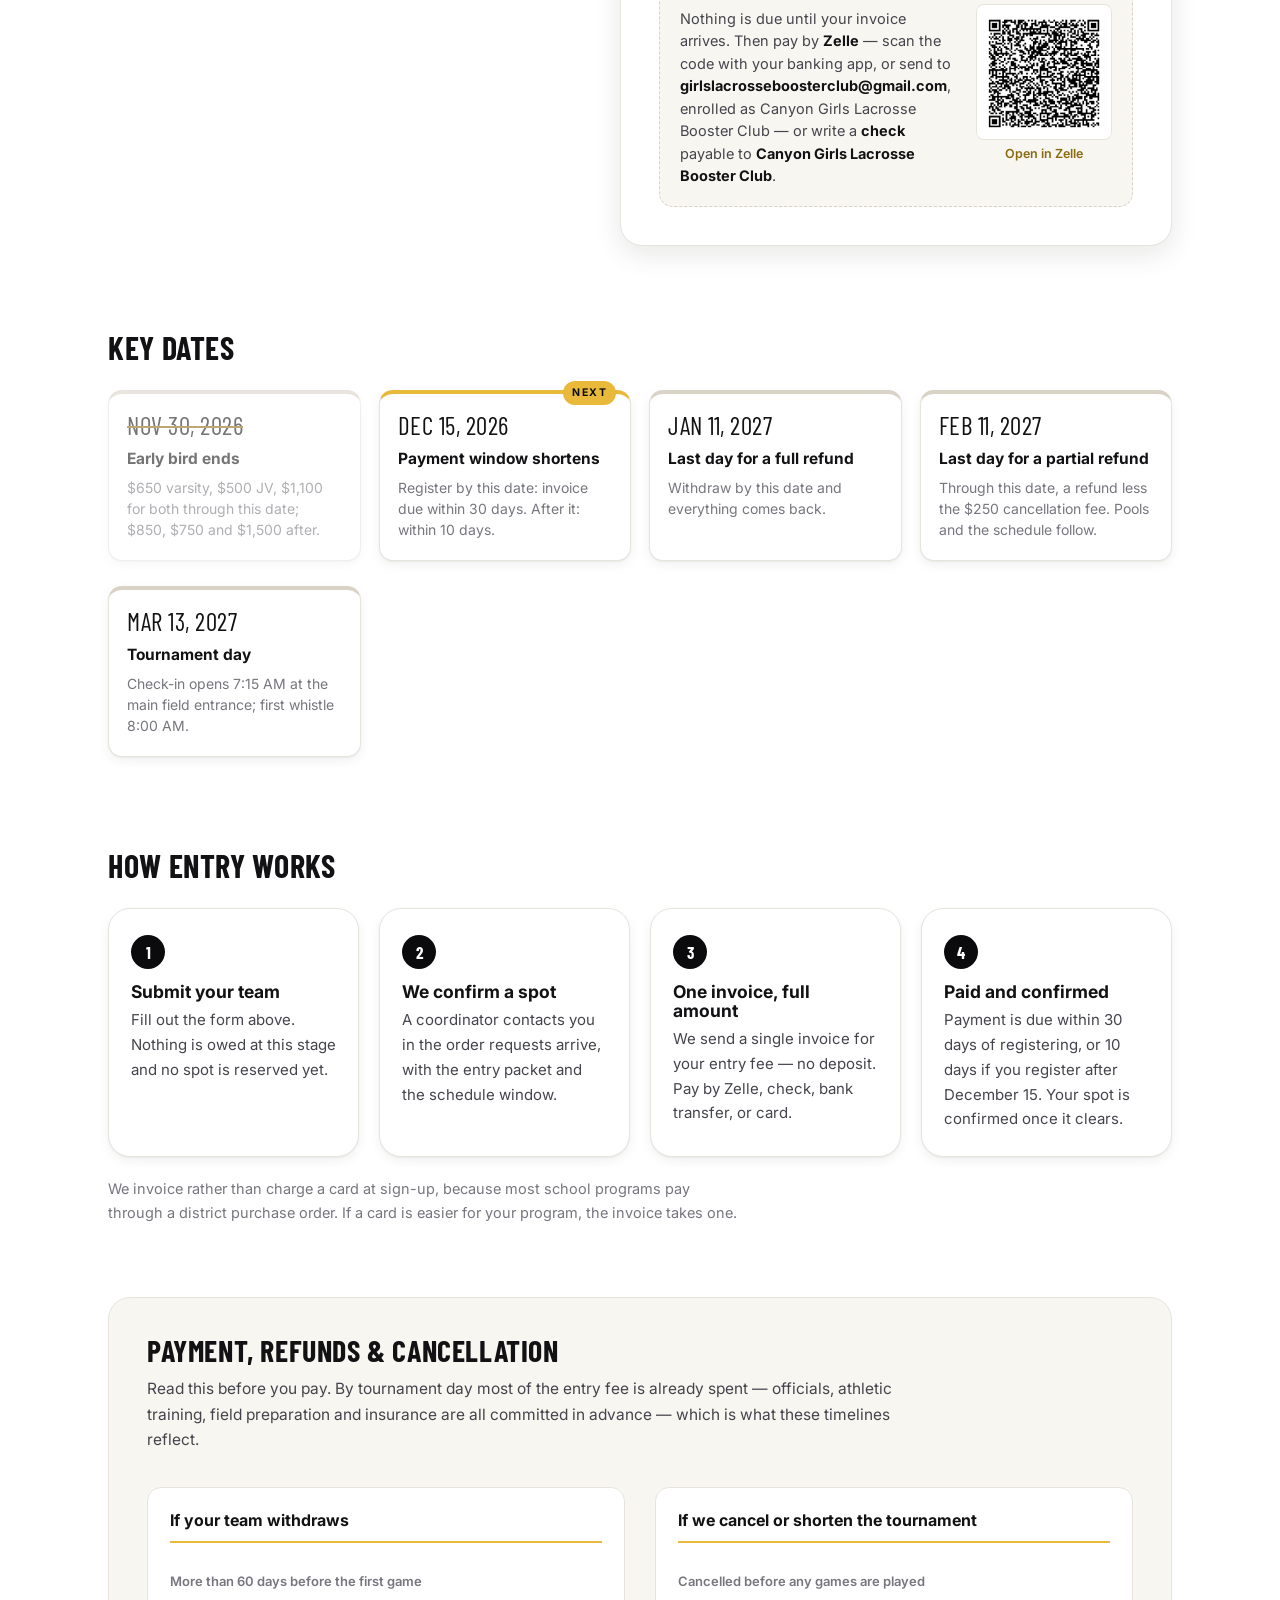
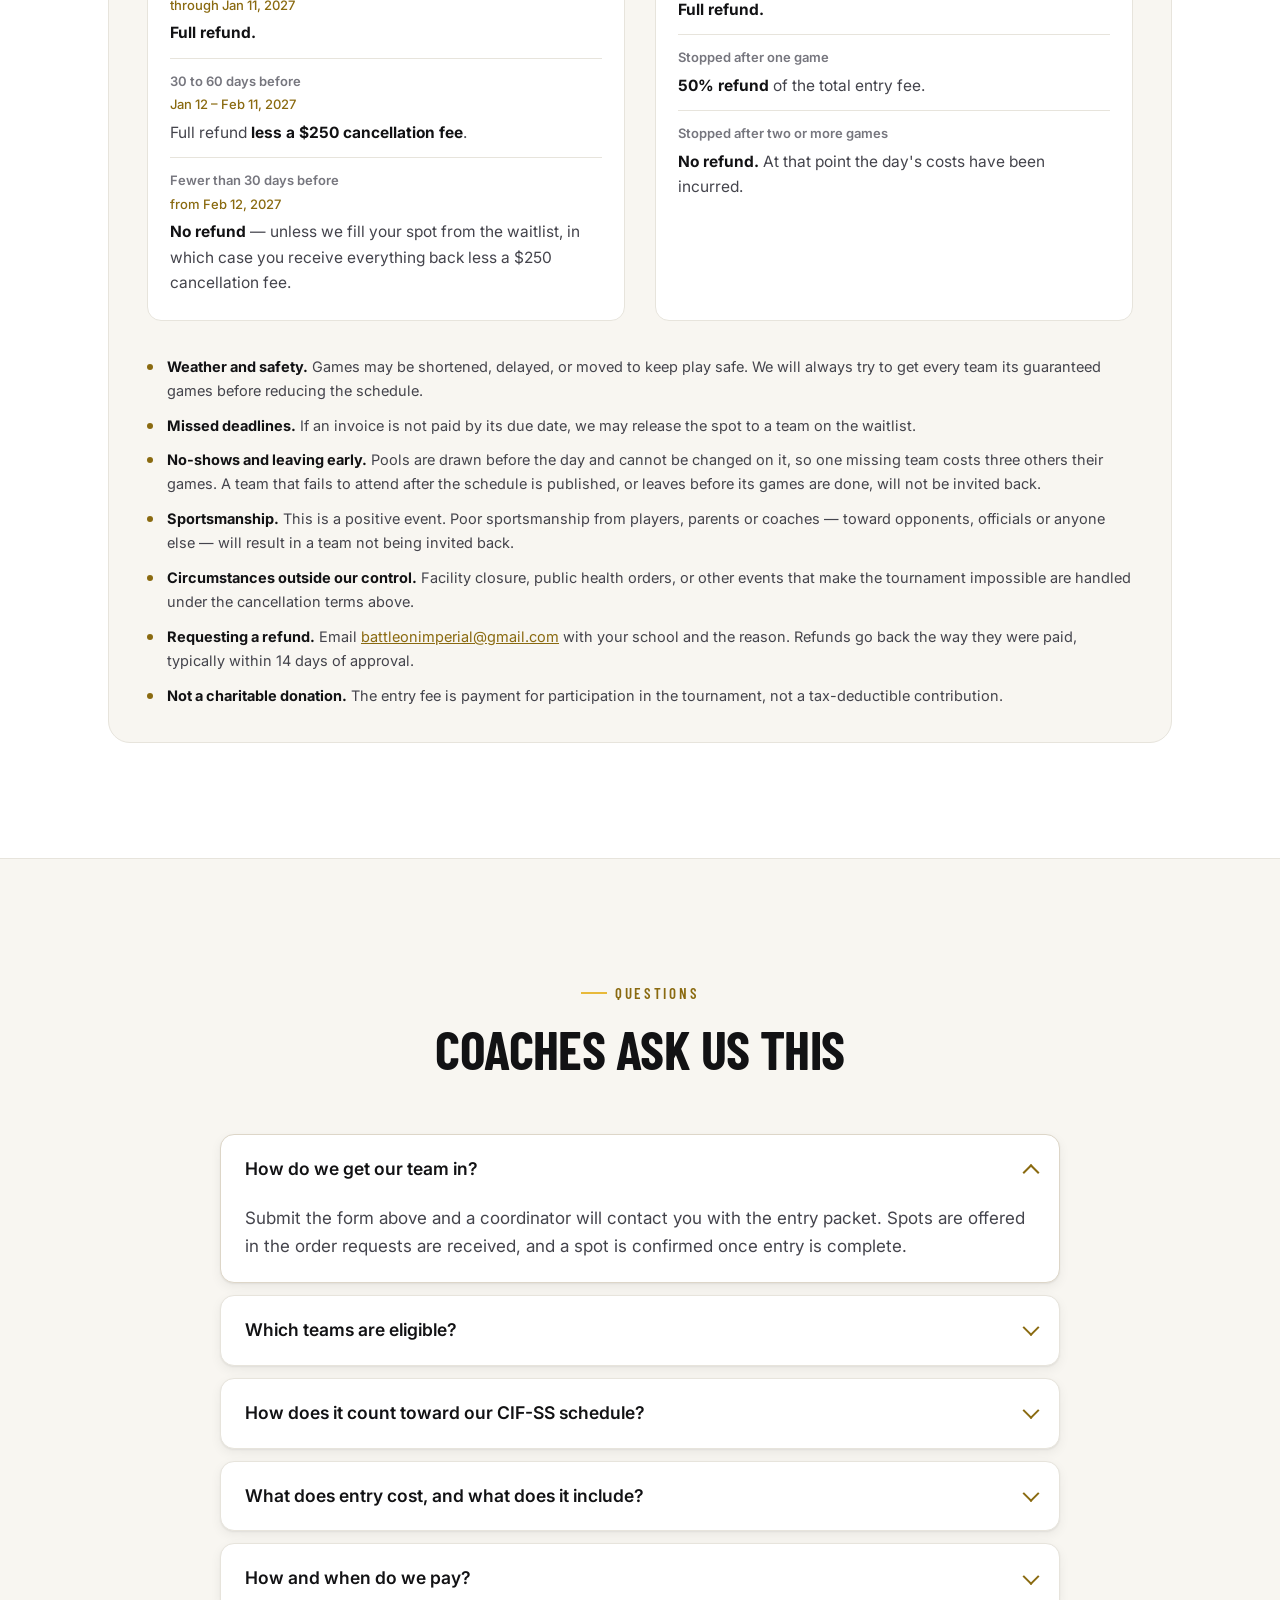
==== commit 231bf135: "Payment: one invoice for the full fee, no deposit; Varsity + JV bundle - No $250 deposit. One invoic" ====
--- a/index.html
+++ b/index.html
@@ -70,7 +70,9 @@
     { "@type": "Offer", "name": "Varsity team entry, early bird", "price": "650", "priceCurrency": "USD", "validFrom": "2026-10-01T00:00:00-07:00", "validThrough": "2026-11-30T23:59:59-08:00", "availability": "https://schema.org/InStock", "url": "https://www.battleonimperial.com/#register" },
     { "@type": "Offer", "name": "JV team entry, early bird", "price": "500", "priceCurrency": "USD", "validFrom": "2026-10-01T00:00:00-07:00", "validThrough": "2026-11-30T23:59:59-08:00", "availability": "https://schema.org/InStock", "url": "https://www.battleonimperial.com/#register" },
     { "@type": "Offer", "name": "Varsity team entry", "price": "850", "priceCurrency": "USD", "validFrom": "2026-12-01T00:00:00-08:00", "availability": "https://schema.org/InStock", "url": "https://www.battleonimperial.com/#register" },
-    { "@type": "Offer", "name": "JV team entry", "price": "750", "priceCurrency": "USD", "validFrom": "2026-12-01T00:00:00-08:00", "availability": "https://schema.org/InStock", "url": "https://www.battleonimperial.com/#register" }
+    { "@type": "Offer", "name": "JV team entry", "price": "750", "priceCurrency": "USD", "validFrom": "2026-12-01T00:00:00-08:00", "availability": "https://schema.org/InStock", "url": "https://www.battleonimperial.com/#register" },
+    { "@type": "Offer", "name": "Varsity and JV teams together, early bird", "price": "1100", "priceCurrency": "USD", "validFrom": "2026-10-01T00:00:00-07:00", "validThrough": "2026-11-30T23:59:59-08:00", "availability": "https://schema.org/InStock", "url": "https://www.battleonimperial.com/#register" },
+    { "@type": "Offer", "name": "Varsity and JV teams together", "price": "1500", "priceCurrency": "USD", "validFrom": "2026-12-01T00:00:00-08:00", "availability": "https://schema.org/InStock", "url": "https://www.battleonimperial.com/#register" }
   ]
 }
 </script>
@@ -668,7 +670,7 @@
         <p class="person__role">Event Treasurer</p>
         <p class="person__bio">
           Mike handles the money side. Come to him with anything financial &mdash; invoices,
-          deposits, and the paperwork your district needs. <b>Need a W-9 or an ACH form?
+          payments, and the paperwork your district needs. <b>Need a W-9 or an ACH form?
           He is the one to ask.</b> He played lacrosse in high school and has a daughter
           playing now.
         </p>
@@ -747,8 +749,8 @@
       <h2 class="title">Claim Your Team's Spot</h2>
       <p class="lede">
         Spots are offered in the order requests come in. Submit your team below and a
-        coordinator will follow up with the entry packet &mdash; a <b>$250 deposit</b> holds
-        your place, with the balance due before the tournament.
+        coordinator will follow up with the entry packet and <b>one invoice for the full
+        entry fee</b> &mdash; no deposit, no second payment.
       </p>
     </div>
 
@@ -756,8 +758,9 @@
       <div class="reveal">
         <div class="pricebox">
           <!-- EDIT: prices also appear in the "What does entry cost?" FAQ, the
-               deposit acknowledgement on the form, and the coach confirmation
-               email (supabase/functions/registration-email/templates.ts). -->
+               payment acknowledgement on the form, Key Dates, the JSON-LD offers,
+               and the coach confirmation email
+               (supabase/functions/registration-email/templates.ts). -->
           <div class="pricebox__top">
             <!-- assets/script.js fills the span with "· N days left" while the
                  offer runs; with scripts off the deadline still reads. -->
@@ -783,26 +786,35 @@
                   <td class="pricetable__now" data-earlybird>$500</td>
                   <td class="pricetable__later">$750</td>
                 </tr>
+                <tr class="pricetable__bundle">
+                  <th scope="row">Varsity + JV <small>both teams</small></th>
+                  <td class="pricetable__now" data-earlybird>$1,100</td>
+                  <td class="pricetable__later">$1,500</td>
+                </tr>
               </tbody>
             </table>
 
-            <p>Per team, not per player. A program entering varsity and JV pays for each.</p>
+            <p>Per team, not per player. Bring both your varsity and your JV and the pair is
+              <span data-earlybird>$1,100 through November 30, $1,500 after</span><span data-regular hidden>$1,500</span>.</p>
           </div>
 
+          <!-- EDIT: payment terms. Also in Key Dates, the form acknowledgement,
+               How Entry Works, the "How and when do we pay?" FAQ, the policy
+               notes, and the coach confirmation email. -->
           <div class="paysplit">
             <div class="paysplit__row">
               <div>
-                <strong>$250</strong>
-                <span>Deposit &mdash; holds your spot</span>
+                <strong>One invoice</strong>
+                <span>The full entry fee &mdash; no deposit</span>
               </div>
-              <em>Due within 14 days of your invoice</em>
+              <em>Due within 30 days of registering</em>
             </div>
             <div class="paysplit__row">
               <div>
-                <strong>Balance</strong>
-                <span>The rest of your entry</span>
+                <strong>After Dec 15</strong>
+                <span>Registering late in the season</span>
               </div>
-              <em>Due 30 days before the first game</em>
+              <em>Due within 10 days of registering</em>
             </div>
           </div>
 
@@ -1017,7 +1029,7 @@
 
           <!-- --------------------------------------------------- the money -- -->
           <fieldset class="formset">
-            <legend>Deposit &amp; payment</legend>
+            <legend>Payment</legend>
 
             <div class="field">
               <label for="notes">Anything else we should know?</label>
@@ -1028,12 +1040,13 @@
             <label class="form__consent">
               <input type="checkbox" id="payment_ack" name="payment_ack" required>
               <span>
-                I understand entry is <b>$850 per varsity team and $750 per JV team</b><span data-earlybird>
-                ($650 and $500 early bird, through November 30)</span>, that a <b>$250
-                deposit</b> holds the place once we are offered one, and that the balance
-                is due 30 days before the tournament. We will invoice you &mdash; there is
-                nothing to pay now and nothing to mail.
-                <a href="#policy">Deposit and refund terms</a>.
+                I understand entry is <b>$850 per varsity team and $750 per JV team</b>, or
+                <b>$1,500</b> for both<span data-earlybird> ($650, $500 and $1,100 early bird,
+                through November 30)</span>, and that once a place is offered we will receive
+                <b>one invoice for the full amount</b>, due within <b>30 days</b> of registering
+                (<b>10 days</b> for registrations after December 15). There is nothing to pay now
+                and nothing to mail.
+                <a href="#policy">Payment and refund terms</a>.
               </span>
             </label>
 
@@ -1091,27 +1104,33 @@
     <!-- -------------------------------------------------------- key dates -- -->
     <!-- EDIT: every date here is derived from the tournament date and the
          terms below. Nov 30 is the early-bird deadline (script.js and the price
-         panel); Jan 11 is the last day that is still "more than 60 days
-         before" March 13; Feb 11 is 30 days before. Move the tournament and
-         these all move. assets/script.js greys out dates that have passed and
-         highlights the next one. -->
+         panel); Dec 15 is when the payment window shortens to 10 days; Jan 11
+         is the last day that is still "more than 60 days before" March 13;
+         Feb 11 is 30 days before. Move the tournament and these all move.
+         assets/script.js greys out dates that have passed and highlights the
+         next one. -->
     <div class="dates reveal" id="dates">
       <h3 class="dates__title">Key Dates</h3>
       <ol class="dates__list">
         <li data-date="2026-11-30">
           <time datetime="2026-11-30">Nov 30, 2026</time>
           <b>Early bird ends</b>
-          <span>$650 varsity and $500 JV through this date; $850 and $750 after.</span>
+          <span>$650 varsity, $500 JV, $1,100 for both through this date; $850, $750 and $1,500 after.</span>
+        </li>
+        <li data-date="2026-12-15">
+          <time datetime="2026-12-15">Dec 15, 2026</time>
+          <b>Payment window shortens</b>
+          <span>Register by this date: invoice due within 30 days. After it: within 10 days.</span>
         </li>
         <li data-date="2027-01-11">
           <time datetime="2027-01-11">Jan 11, 2027</time>
           <b>Last day for a full refund</b>
-          <span>Withdraw by this date and everything comes back, deposit included.</span>
+          <span>Withdraw by this date and everything comes back.</span>
         </li>
         <li data-date="2027-02-11">
           <time datetime="2027-02-11">Feb 11, 2027</time>
-          <b>Balance due</b>
-          <span>30 days before the first game. Pools and the schedule follow.</span>
+          <b>Last day for a partial refund</b>
+          <span>Through this date, a refund less the $250 cancellation fee. Pools and the schedule follow.</span>
         </li>
         <li data-date="2027-03-13">
           <time datetime="2027-03-13">Mar 13, 2027</time>
@@ -1137,13 +1156,13 @@
         </li>
         <li>
           <span class="steps__n">3</span>
-          <h4>$250 deposit holds it</h4>
-          <p>We send an invoice payable by check, bank transfer, or card. Your spot is confirmed once the deposit clears.</p>
+          <h4>One invoice, full amount</h4>
+          <p>We send a single invoice for your entry fee &mdash; no deposit. Pay by Zelle, check, bank transfer, or card.</p>
         </li>
         <li>
           <span class="steps__n">4</span>
-          <h4>Balance before the whistle</h4>
-          <p>The rest of your entry fee is due 30 days before the first game &mdash; February 11, 2027. Rosters and schedules go out after that.</p>
+          <h4>Paid and confirmed</h4>
+          <p>Payment is due within 30 days of registering, or 10 days if you register after December 15. Your spot is confirmed once it clears.</p>
         </li>
       </ol>
       <p class="steps__foot">
@@ -1156,7 +1175,7 @@
     <!-- --------------------------------------------- refunds + policy -- -->
     <div class="policy reveal" id="policy">
       <div class="policy__head">
-        <h3>Deposits, Refunds &amp; Cancellation</h3>
+        <h3>Payment, Refunds &amp; Cancellation</h3>
         <p>
           Read this before you pay. By tournament day most of the entry fee is already
           spent &mdash; officials, athletic training, field preparation and insurance are
@@ -1170,17 +1189,17 @@
           <dl class="tiers">
             <div>
               <dt>More than 60 days before the first game <span class="tiers__date">through Jan 11, 2027</span></dt>
-              <dd><b>Full refund</b>, deposit included.</dd>
+              <dd><b>Full refund.</b></dd>
             </div>
             <div>
               <dt>30 to 60 days before <span class="tiers__date">Jan 12 &ndash; Feb 11, 2027</span></dt>
-              <dd>Full refund <b>less the $250 deposit</b>.</dd>
+              <dd>Full refund <b>less a $250 cancellation fee</b>.</dd>
             </div>
             <div>
               <dt>Fewer than 30 days before <span class="tiers__date">from Feb 12, 2027</span></dt>
               <dd>
                 <b>No refund</b> &mdash; unless we fill your spot from the waitlist, in which
-                case you receive everything back except the deposit.
+                case you receive everything back less a $250 cancellation fee.
               </dd>
             </div>
           </dl>
@@ -1191,7 +1210,7 @@
           <dl class="tiers">
             <div>
               <dt>Cancelled before any games are played</dt>
-              <dd><b>Full refund</b>, deposit included.</dd>
+              <dd><b>Full refund.</b></dd>
             </div>
             <div>
               <dt>Stopped after one game</dt>
@@ -1212,8 +1231,8 @@
           the schedule.
         </li>
         <li>
-          <b>Missed deadlines.</b> If a deposit or balance is not paid by its due date, we
-          may release the spot to a team on the waitlist.
+          <b>Missed deadlines.</b> If an invoice is not paid by its due date, we may release
+          the spot to a team on the waitlist.
         </li>
         <li>
           <b>No-shows and leaving early.</b> Pools are drawn before the day and cannot be
@@ -1307,7 +1326,8 @@
             <b>$850 per varsity team and $750 per JV team.</b>
             <span data-earlybird>Enter by <b>November 30</b> and it's early bird pricing:
             <b>$650 varsity, $500 JV</b>.</span>
-            A program bringing both levels pays for each team.
+            Bringing both your varsity and your JV? The pair is <b><span data-earlybird>$1,100
+            through November 30 and </span>$1,500<span data-earlybird> after</span></b>.
           </p>
           <p>
             That covers three guaranteed games for varsity and two to three for JV,
@@ -1321,14 +1341,14 @@
         <summary>How and when do we pay?</summary>
         <div class="faq__body">
           <p>
-            A <b>$250 deposit</b> holds your spot, due within 14 days of the invoice we send
-            once a coordinator confirms you. The <b>balance</b> &mdash; the rest of your entry
-            fee &mdash; is due 30 days before the first game.
+            Once a coordinator confirms your spot, we send <b>one invoice for the full entry
+            fee</b> &mdash; there is no deposit. It is due <b>within 30 days of registering</b>,
+            or <b>within 10 days</b> if you register after December 15.
           </p>
           <p>
             We invoice rather than ask for a card at sign-up, because most school programs pay
             through a district purchase order. Invoices can be paid by check, bank transfer, or
-            card. Need a W-9 or an ACH form for your district's paperwork?
+            card, or by Zelle. Need a W-9 or an ACH form for your district's paperwork?
             <a href="#team">Mike Labroad</a>, our event treasurer, handles that.
           </p>
         </div>
@@ -1339,9 +1359,9 @@
         <div class="faq__body">
           <p>
             Withdraw more than 60 days out and you get everything back. Between 30 and 60 days,
-            everything except the deposit. Inside 30 days there is no refund unless we fill your
-            spot from the waitlist. If we cancel before any games are played, you get a full
-            refund including the deposit.
+            everything less a $250 cancellation fee. Inside 30 days there is no refund unless we
+            fill your spot from the waitlist, in which case the same fee applies. If we cancel
+            before any games are played, you get a full refund.
           </p>
           <p>
             The <a href="#policy">full terms are here</a>, including what happens if weather
@@ -1572,7 +1592,7 @@
           <li><a href="sponsors.html">Sponsors</a></li>
           <li><a href="vendors.html">Vendors</a></li>
           <li><a href="merch.html">Merchandise</a></li>
-          <li><a href="#policy">Deposits &amp; Refunds</a></li>
+          <li><a href="#policy">Payment &amp; Refunds</a></li>
           <li><a href="#faq">FAQ</a></li>
         </ul>
       </div>
--- a/assets/styles.css
+++ b/assets/styles.css
@@ -381,7 +381,7 @@
 .checklist li::before {
   content: ""; position: absolute; left: 0; top: 1px;
   width: 26px; height: 26px; border-radius: 50%;
-  background: rgba(232,185,58,.12) url("data:image/svg+xml,%3Csvg xmlns='http://www.w3.org/2000/svg' viewBox='0 0 24 24' fill='none' stroke='%232e6bff' stroke-width='3.2' stroke-linecap='round' stroke-linejoin='round'%3E%3Cpolyline points='20 6 9 17 4 12'/%3E%3C/svg%3E") center / 15px no-repeat;
+  background: rgba(232,185,58,.12) url("data:image/svg+xml,%3Csvg xmlns='http://www.w3.org/2000/svg' viewBox='0 0 24 24' fill='none' stroke='%238a6a10' stroke-width='3.2' stroke-linecap='round' stroke-linejoin='round'%3E%3Cpolyline points='20 6 9 17 4 12'/%3E%3C/svg%3E") center / 15px no-repeat;
 }
 .checklist li b { color: var(--ink); }
 
@@ -527,7 +527,7 @@
 .pricebox__list li { position: relative; padding-left: 30px; margin-bottom: 13px; font-size: 15.5px; }
 .pricebox__list li::before {
   content: ""; position: absolute; left: 0; top: 4px; width: 18px; height: 18px; border-radius: 50%;
-  background: rgba(232,185,58,.12) url("data:image/svg+xml,%3Csvg xmlns='http://www.w3.org/2000/svg' viewBox='0 0 24 24' fill='none' stroke='%232e6bff' stroke-width='3.5' stroke-linecap='round' stroke-linejoin='round'%3E%3Cpolyline points='20 6 9 17 4 12'/%3E%3C/svg%3E") center / 11px no-repeat;
+  background: rgba(232,185,58,.12) url("data:image/svg+xml,%3Csvg xmlns='http://www.w3.org/2000/svg' viewBox='0 0 24 24' fill='none' stroke='%238a6a10' stroke-width='3.5' stroke-linecap='round' stroke-linejoin='round'%3E%3Cpolyline points='20 6 9 17 4 12'/%3E%3C/svg%3E") center / 11px no-repeat;
 }
 .pricebox__foot { padding: 18px 30px 26px; background: var(--surface-2); border-top: 1px solid var(--line); font-size: 13.5px; color: var(--muted); }
 
@@ -1265,3 +1265,15 @@
 .tally__sizes { display: flex; flex-wrap: wrap; gap: 6px; }
 .tally__sizes span { font-size: 13px; padding: 3px 8px; border-radius: 100px; background: var(--surface-2); border: 1px solid var(--line); }
 .admtable tr.is-cancelled td { opacity: .55; }
+
+/* ------------------------------------------------ sponsors: who you reach -- */
+.reach { display: grid; grid-template-columns: 1.15fr 1fr; gap: 22px; align-items: start; }
+.checklist--tight li { font-size: 15.5px; margin-bottom: 14px; padding-left: 38px; }
+.checklist--tight li::before { width: 24px; height: 24px; }
+.chips li small { font-size: 11px; font-weight: 700; letter-spacing: .1em; text-transform: uppercase; color: var(--accent); margin-left: 6px; }
+.reach__note { margin: 16px 0 18px !important; font-size: 14px !important; color: var(--muted) !important; }
+@media (max-width: 860px) { .reach { grid-template-columns: 1fr; } }
+
+/* Varsity + JV bundle row in the price table. */
+.pricetable tr.pricetable__bundle th, .pricetable tr.pricetable__bundle td { border-top: 1px dashed var(--line); padding-top: 12px; }
+.pricetable__bundle th small { display: block; font-size: 11px; font-weight: 600; letter-spacing: .08em; text-transform: uppercase; color: var(--muted); }
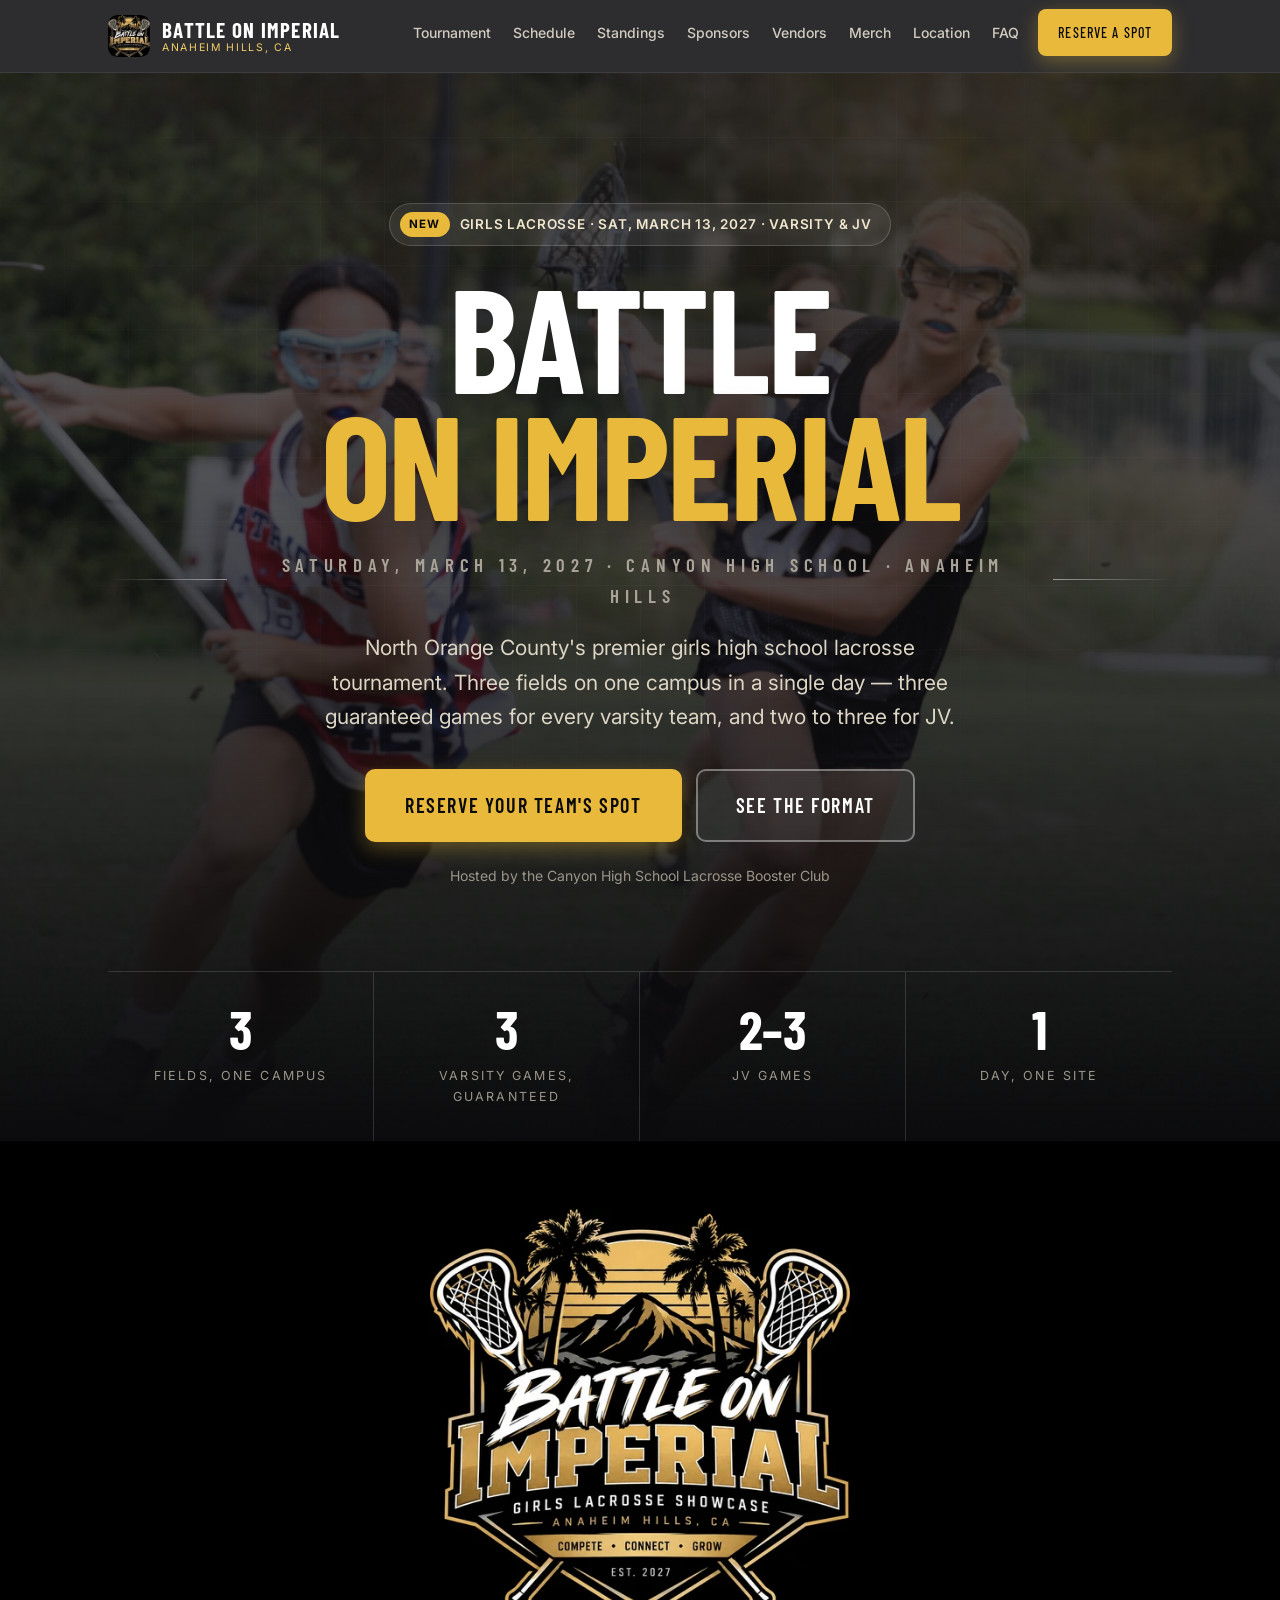
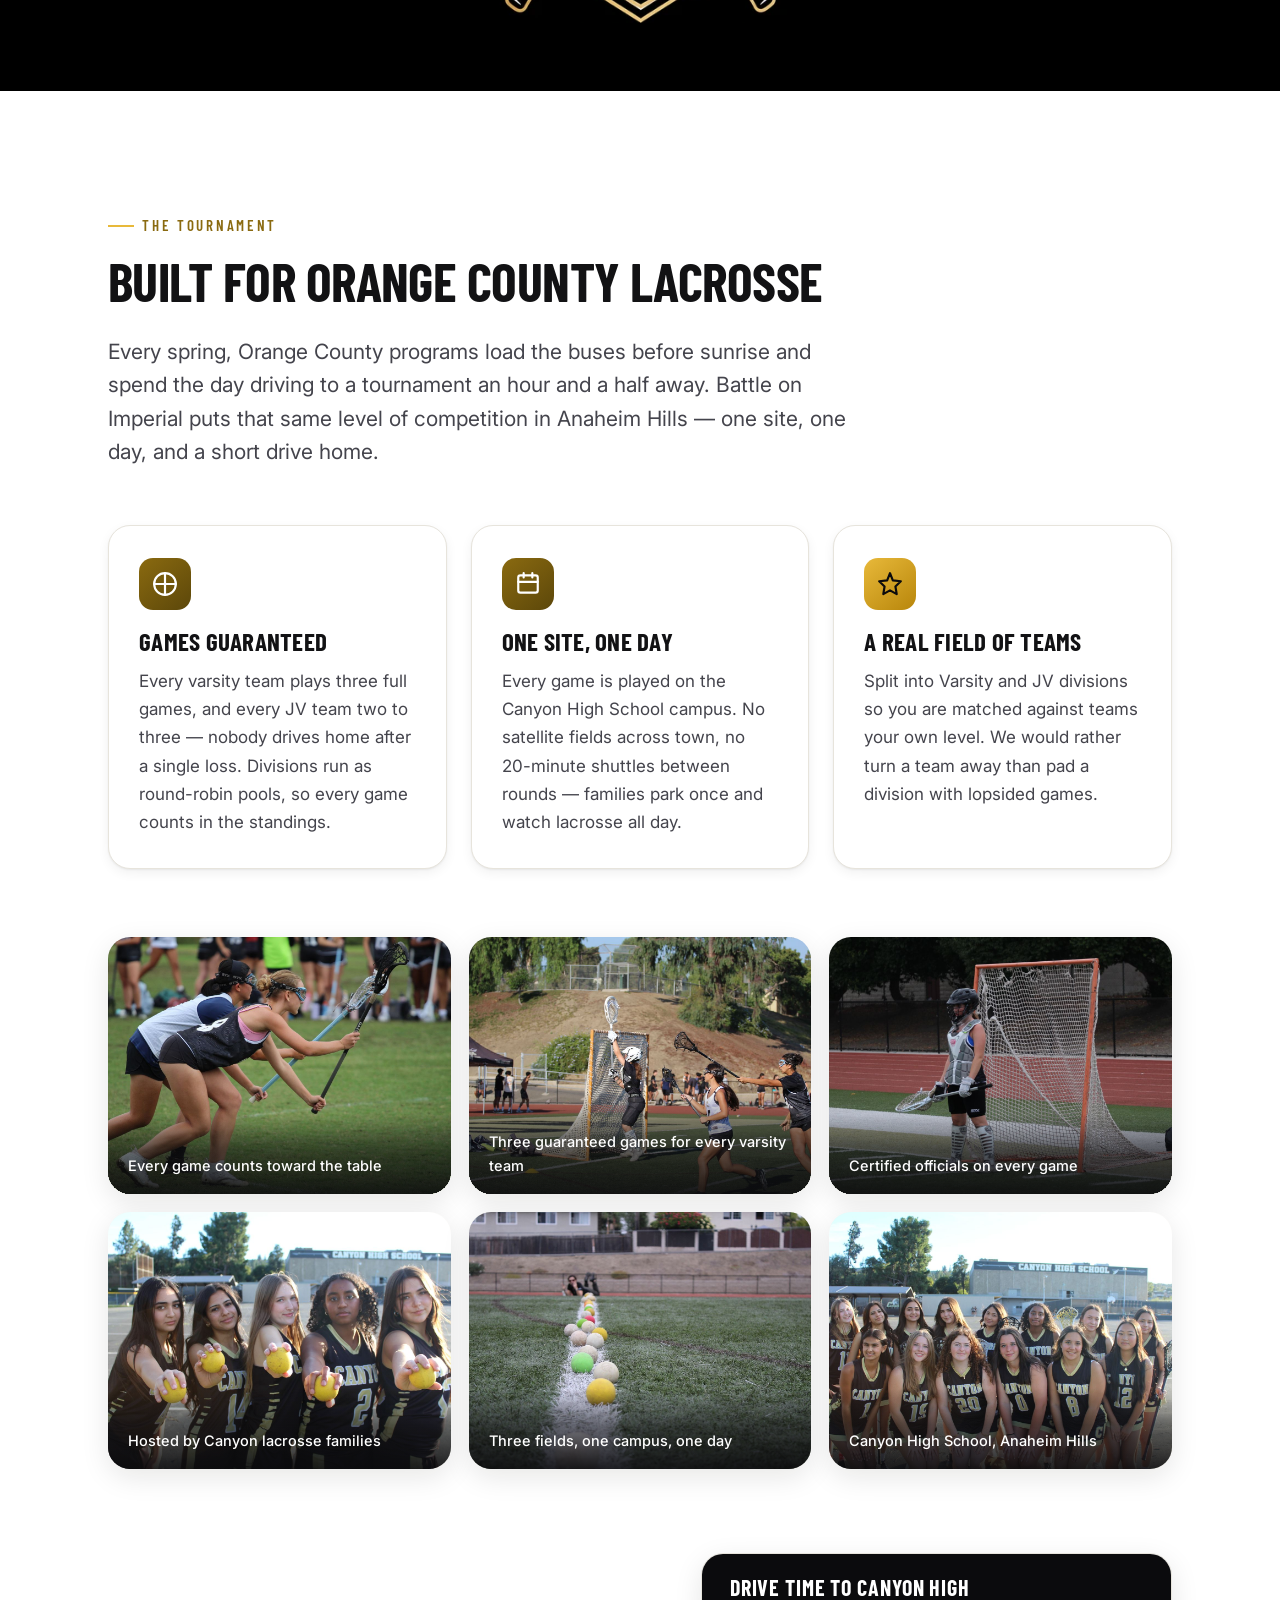
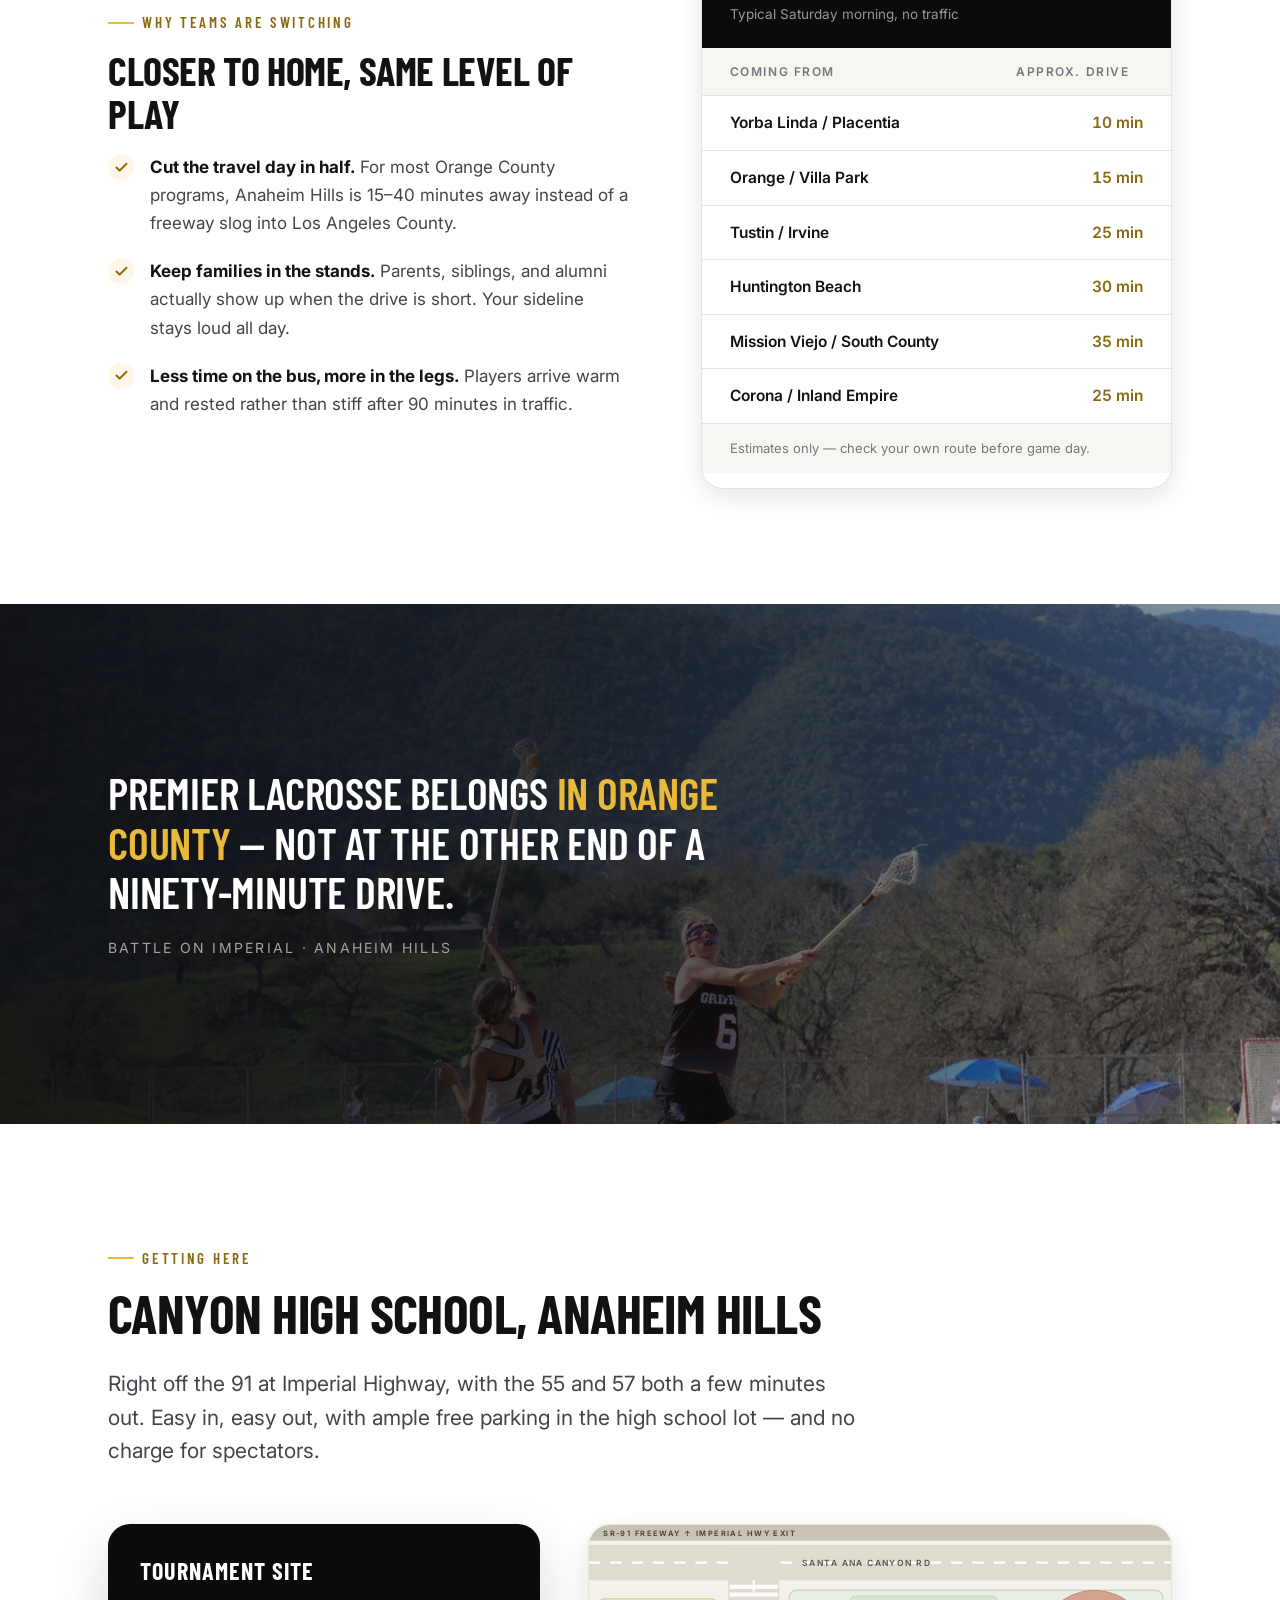
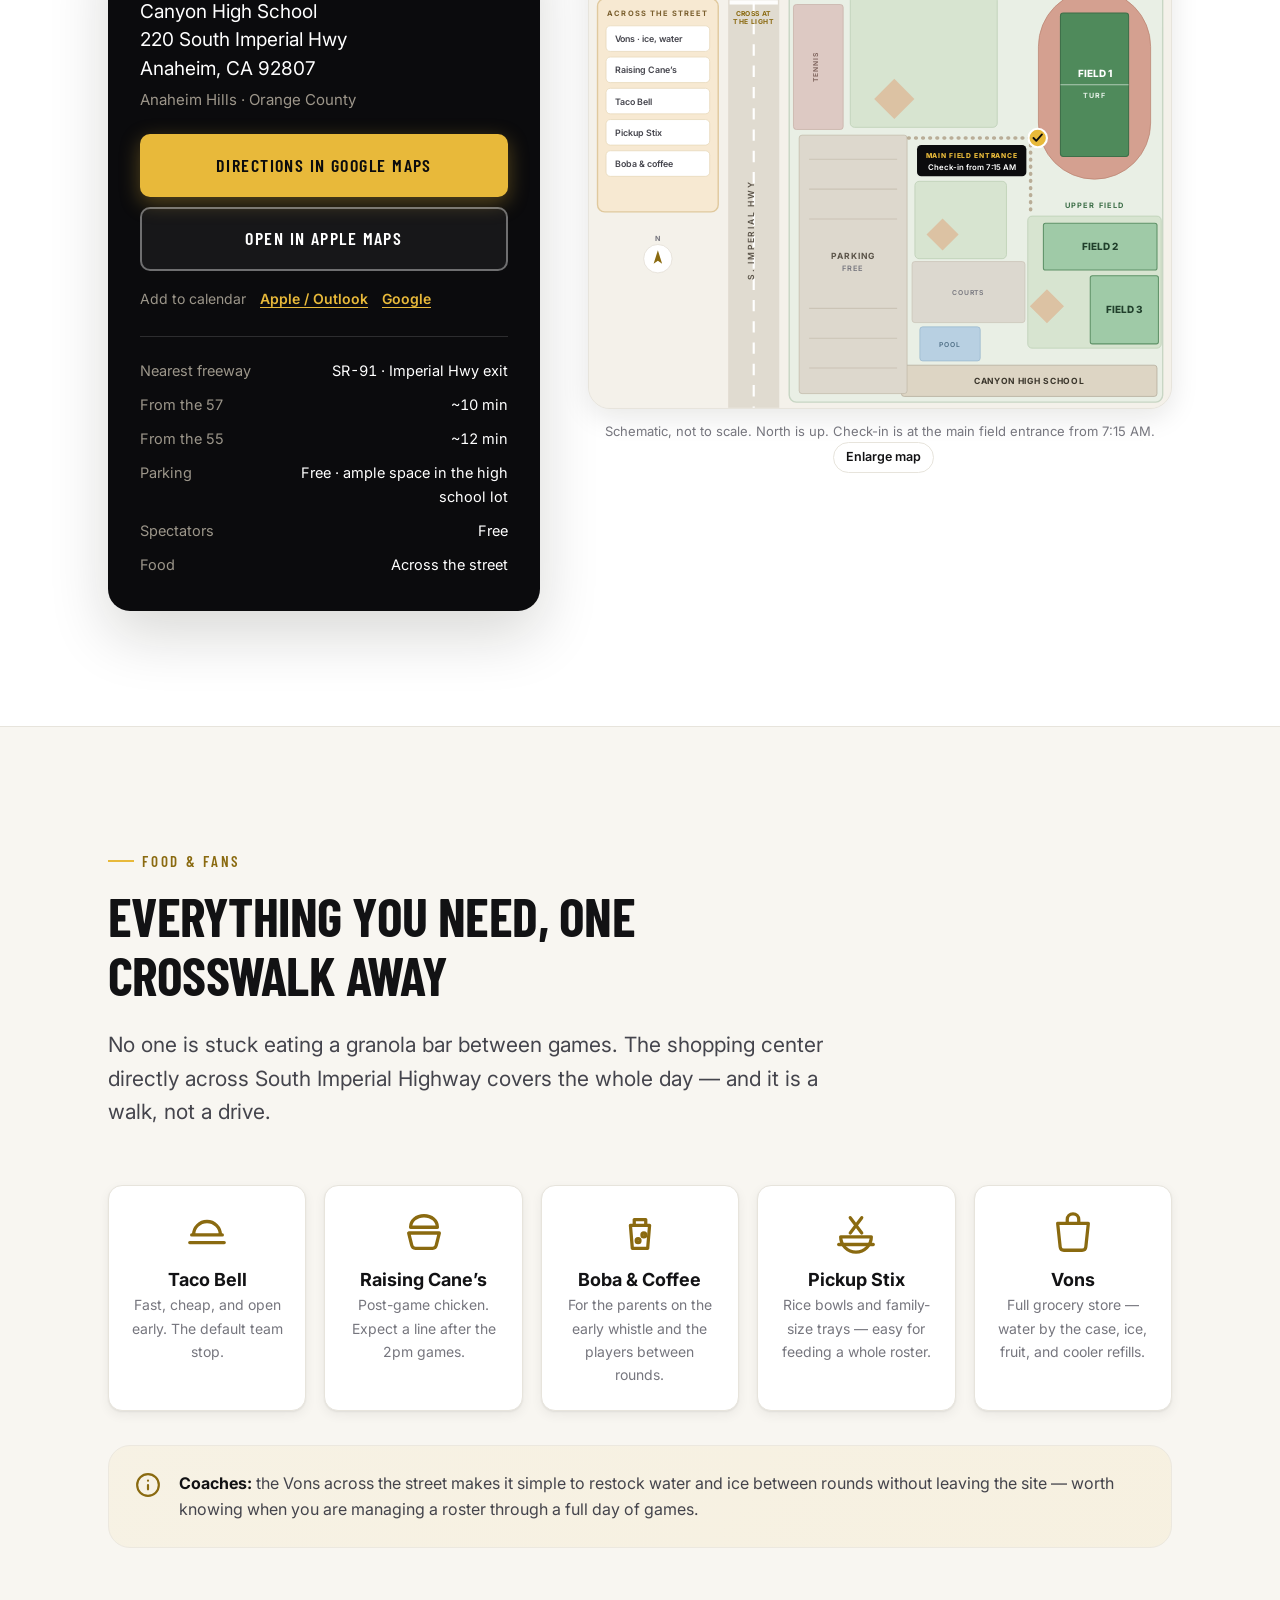
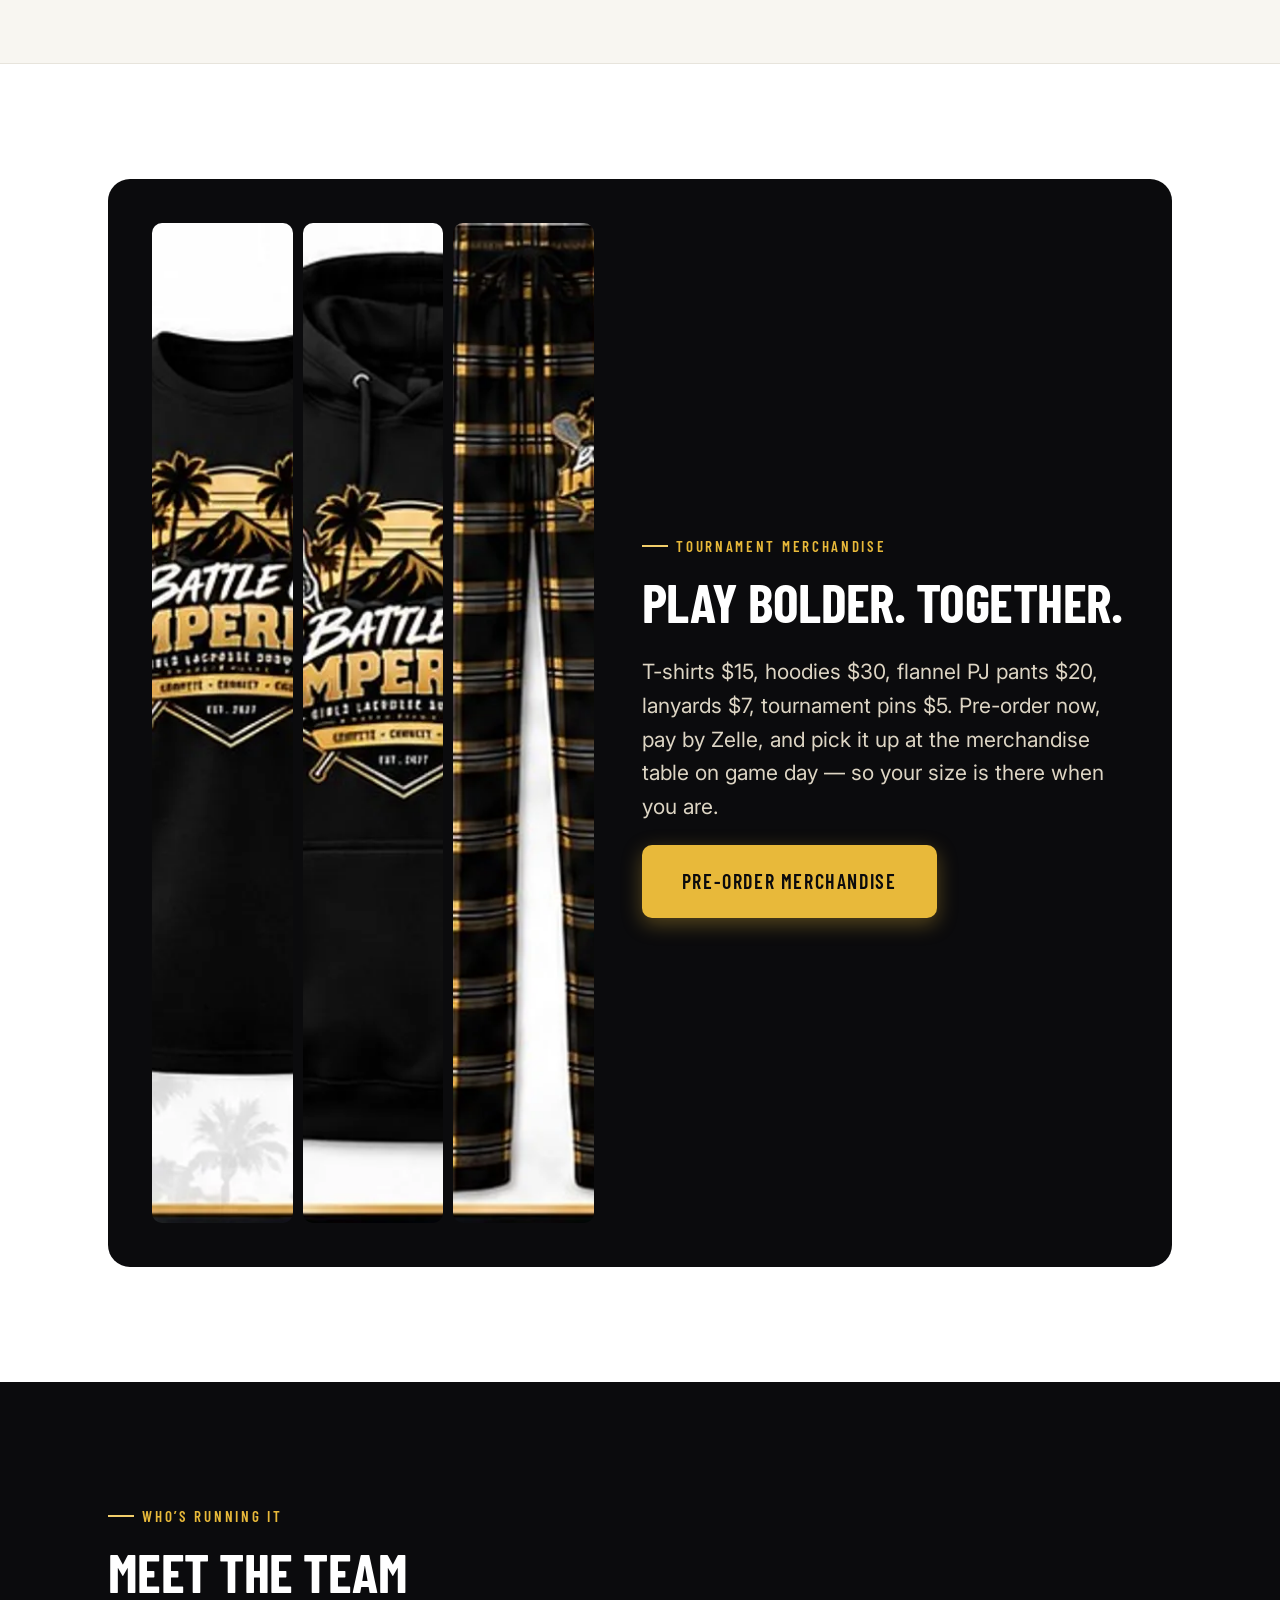
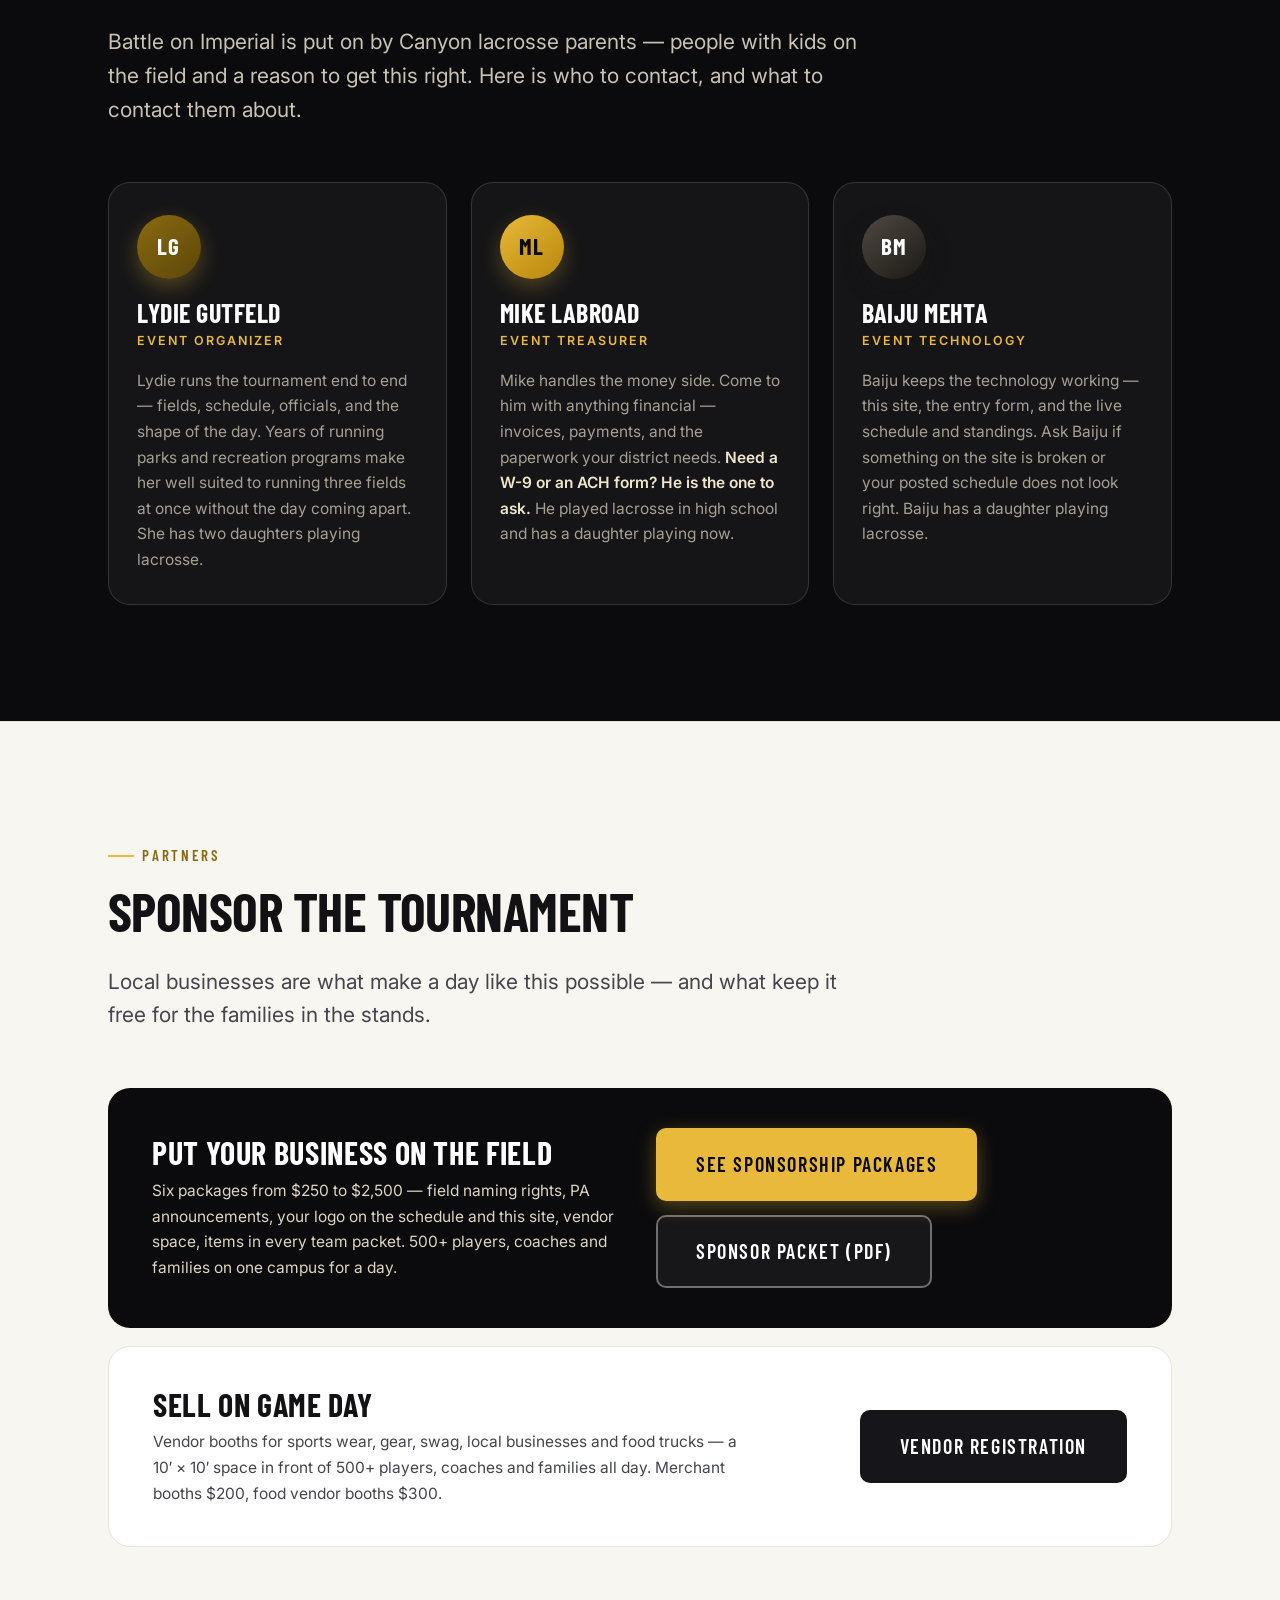
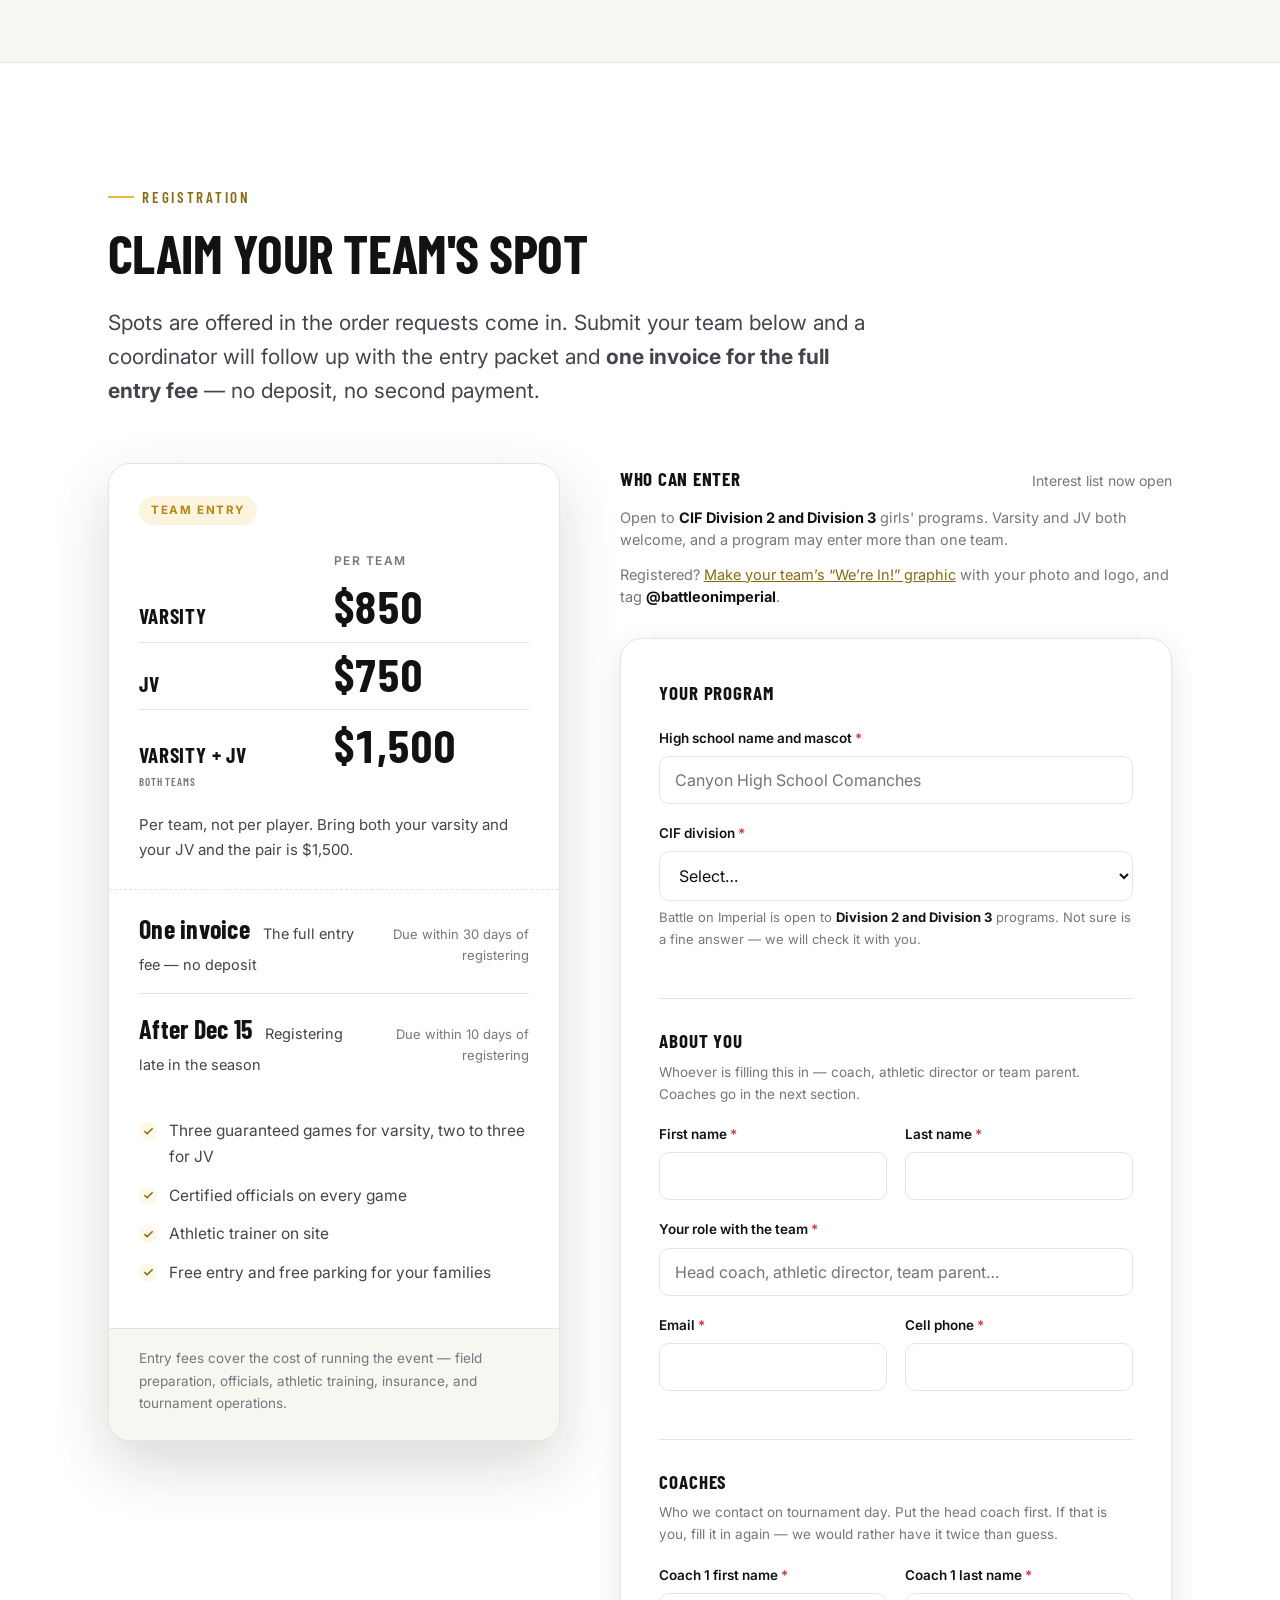
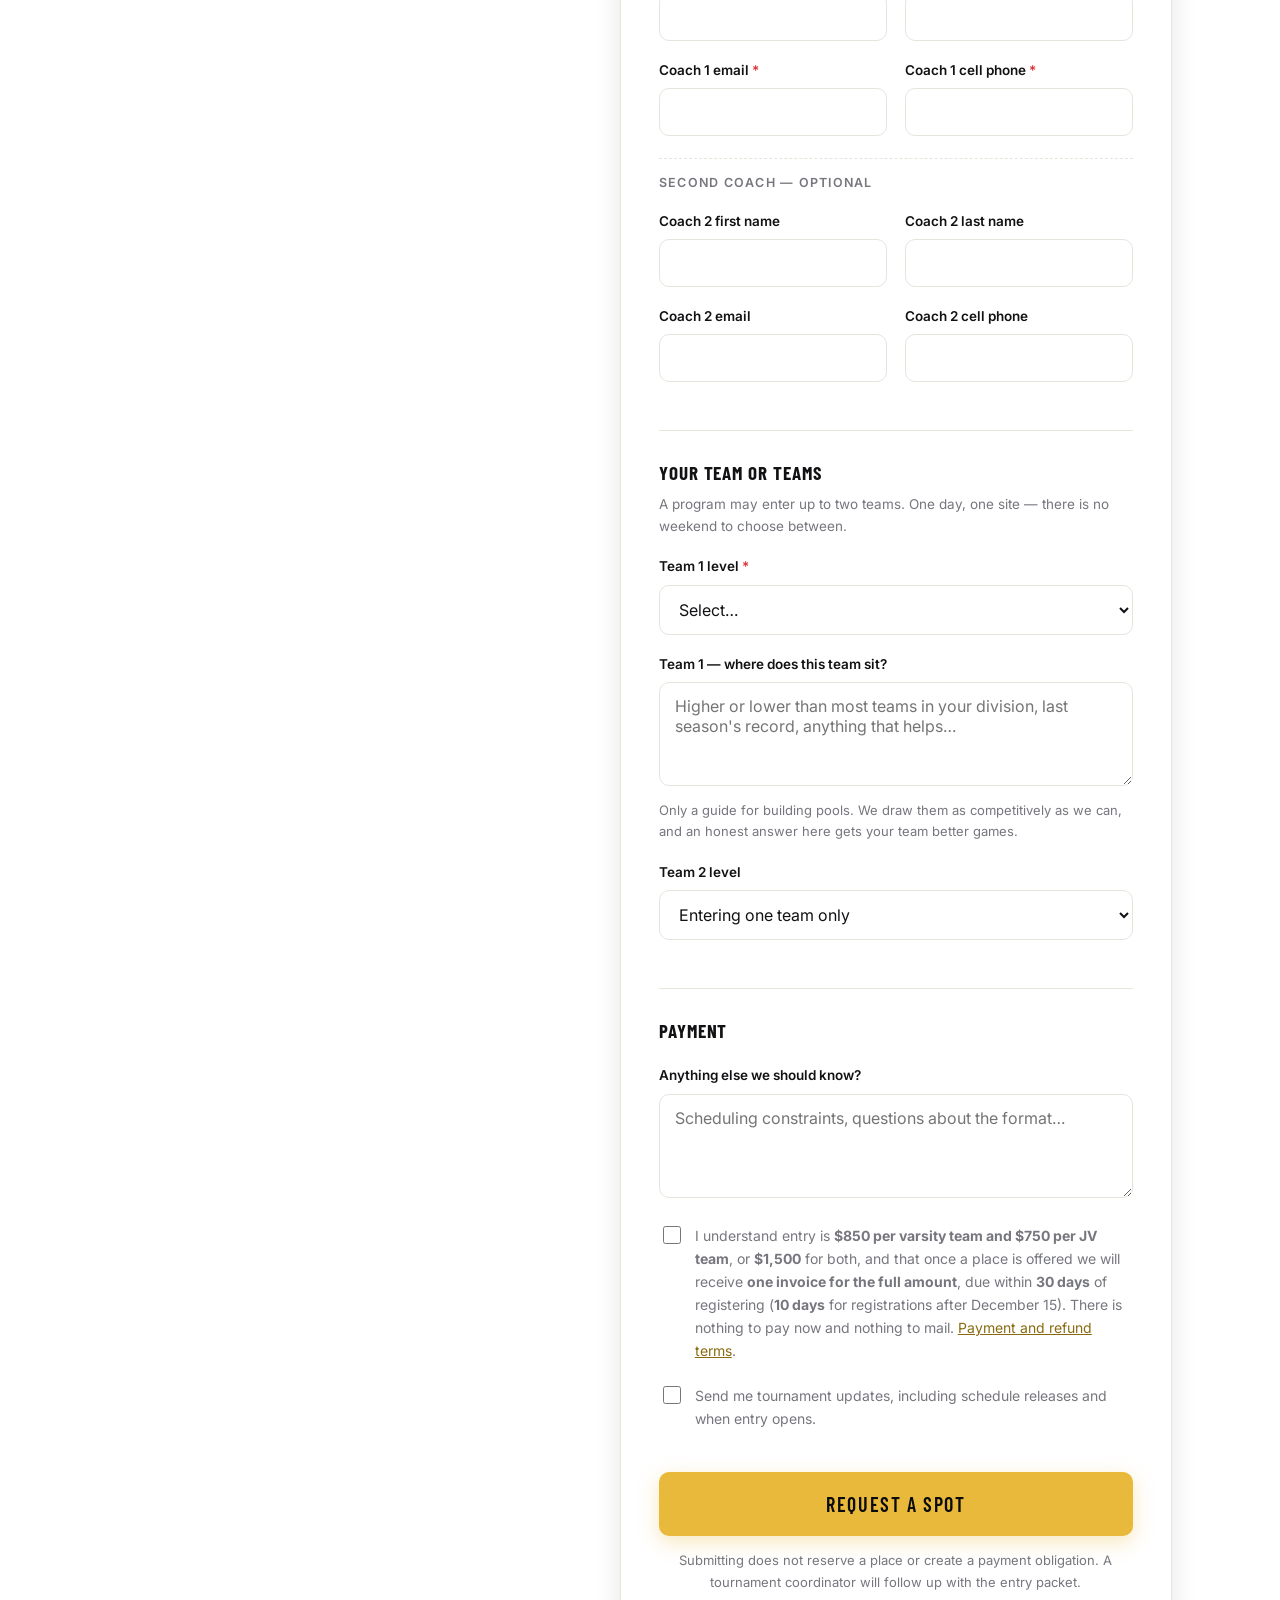
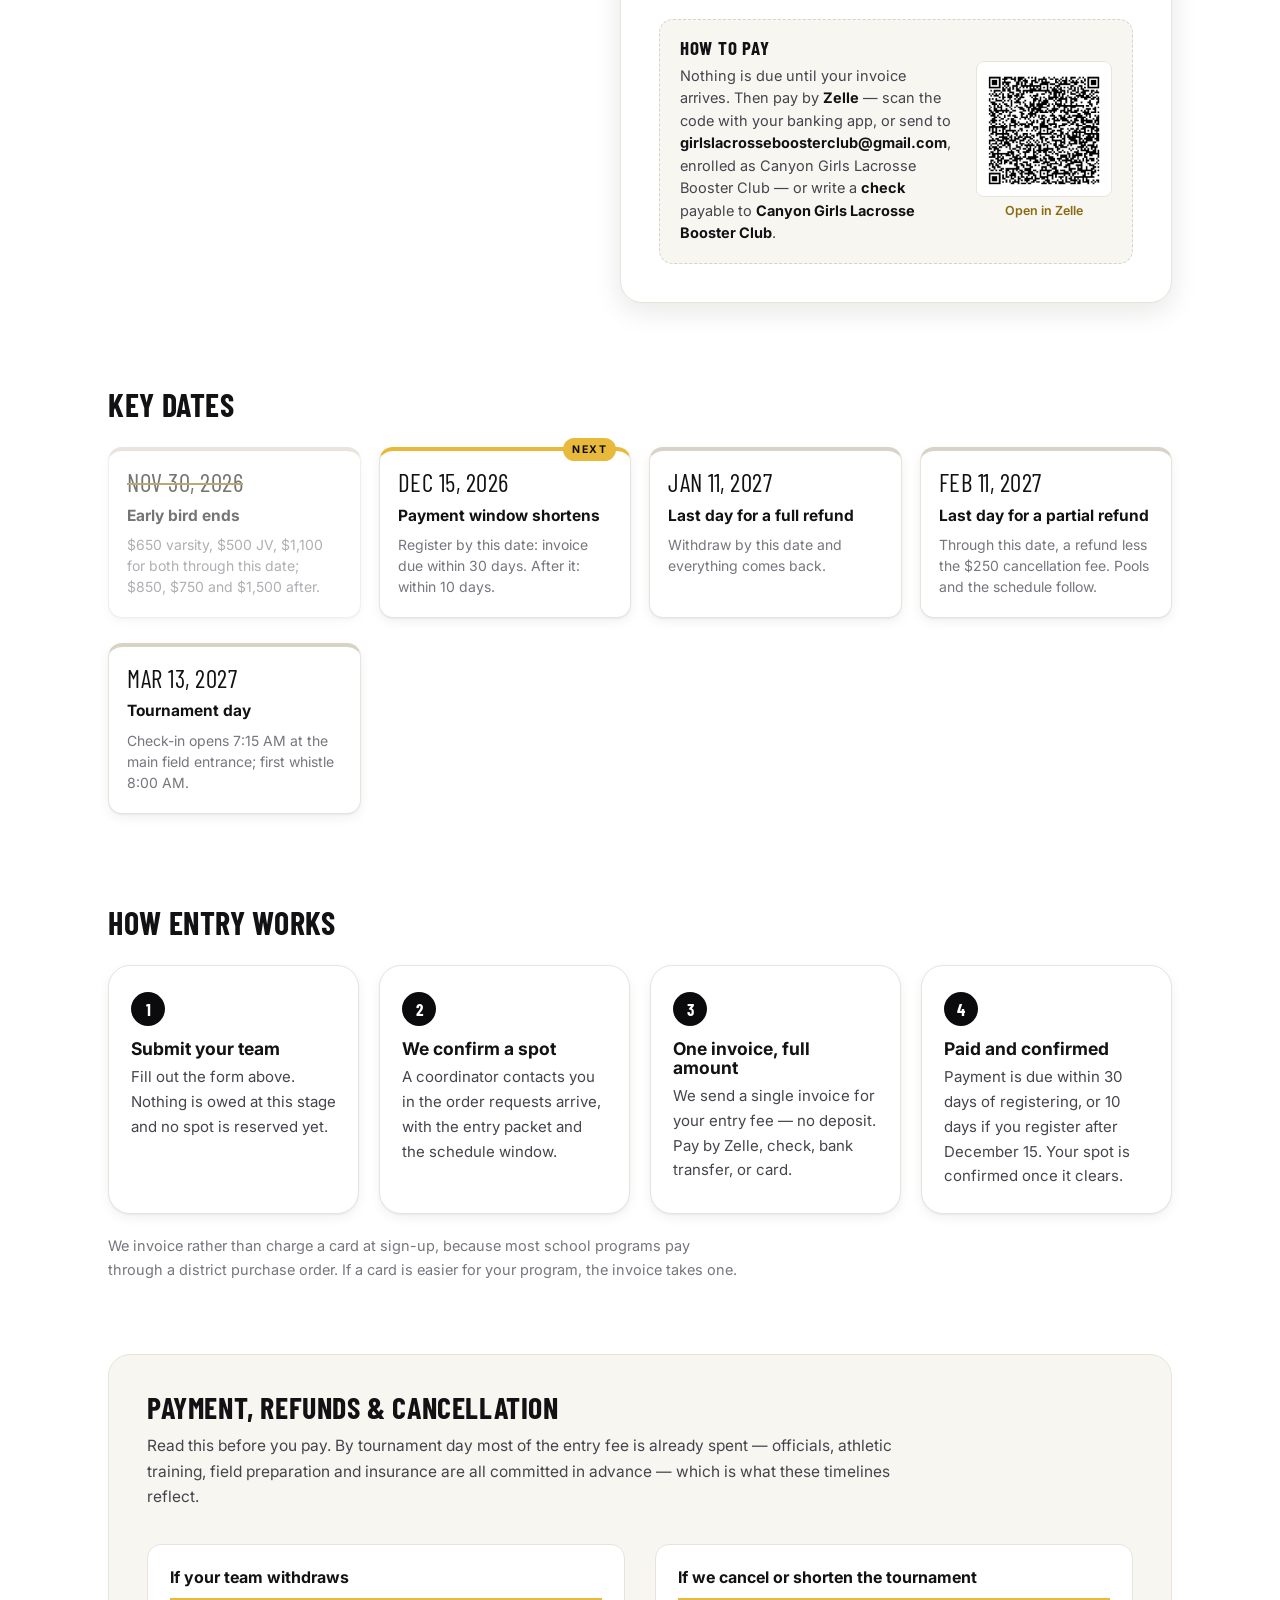
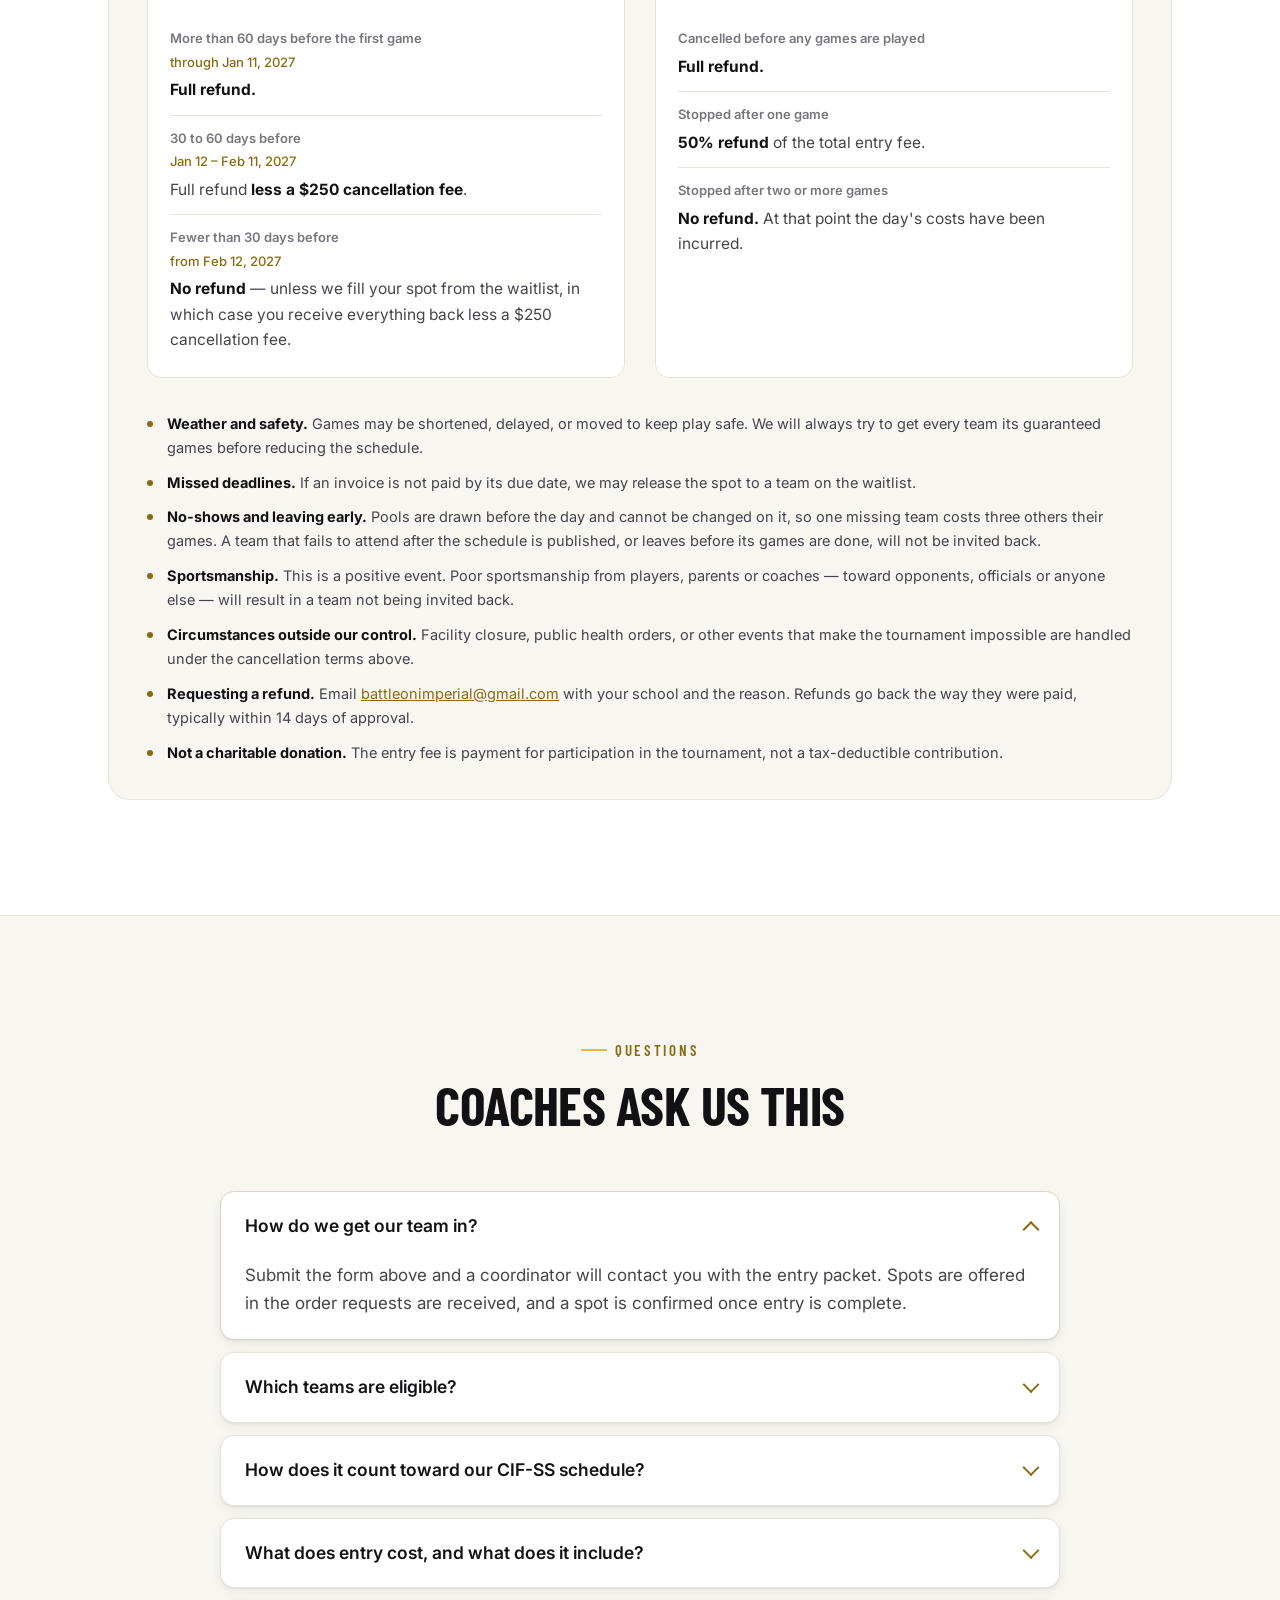
==== commit 36222ffb: "Team graphics: in-browser maker for Lydie's social templates media.html: three designs (We're In! po" ====
--- a/index.html
+++ b/index.html
@@ -845,6 +845,10 @@
           </p>
           <!-- Filled from public.confirmed_teams (Tournament Control → Confirmed
                Teams). Stays hidden until the first school is confirmed. -->
+          <p class="capacity__note">
+            Registered? <a href="media.html">Make your team&rsquo;s &ldquo;We&rsquo;re In!&rdquo; graphic</a>
+            with your photo and logo, and tag <b>@battleonimperial</b>.
+          </p>
           <div class="teamsin" id="teamsIn" hidden>
             <p class="teamsin__label">Confirmed so far</p>
             <ul class="teamsin__list"></ul>
@@ -1592,6 +1596,7 @@
           <li><a href="sponsors.html">Sponsors</a></li>
           <li><a href="vendors.html">Vendors</a></li>
           <li><a href="merch.html">Merchandise</a></li>
+          <li><a href="media.html">Team Graphics</a></li>
           <li><a href="#policy">Payment &amp; Refunds</a></li>
           <li><a href="#faq">FAQ</a></li>
         </ul>
--- a/assets/styles.css
+++ b/assets/styles.css
@@ -1277,3 +1277,31 @@
 /* Varsity + JV bundle row in the price table. */
 .pricetable tr.pricetable__bundle th, .pricetable tr.pricetable__bundle td { border-top: 1px dashed var(--line); padding-top: 12px; }
 .pricetable__bundle th small { display: block; font-size: 11px; font-weight: 600; letter-spacing: .08em; text-transform: uppercase; color: var(--muted); }
+
+/* ------------------------------------------------------- team graphics -- */
+.mediagrid { display: grid; grid-template-columns: repeat(auto-fit, minmax(240px, 1fr)); gap: 20px; }
+.mediacard { display: flex; flex-direction: column; background: #fff; border: 1px solid var(--line); border-radius: var(--radius-lg); overflow: hidden; box-shadow: var(--shadow-sm); }
+.mediacard__img { background: var(--black-900); aspect-ratio: 2 / 3; overflow: hidden; }
+.mediacard__img img { width: 100%; height: 100%; object-fit: cover; display: block; }
+.mediacard__body { padding: 16px 16px 18px; display: flex; flex-direction: column; gap: 10px; flex: 1; }
+.mediacard__title { margin: 0; font-family: var(--font-display); font-size: 21px; letter-spacing: .02em; text-transform: uppercase; color: var(--ink); }
+.mediacard__blurb { margin: 0 0 4px; font-size: 14px; color: var(--muted); flex: 1; }
+.mediacard__canva { margin-top: -2px; }
+
+.maker {
+  grid-column: 1 / -1; display: grid; grid-template-columns: minmax(0, 1fr) minmax(0, 1fr); gap: 26px;
+  background: #fff; border: 2px solid var(--gold); border-radius: var(--radius-lg); padding: 20px; box-shadow: var(--shadow-md);
+}
+.maker__preview { background: var(--surface-2); border-radius: var(--radius); padding: 10px; display: flex; align-items: flex-start; justify-content: center; }
+.maker__preview canvas { max-width: 100%; max-height: 78vh; height: auto; display: block; border-radius: 6px; box-shadow: var(--shadow-sm); }
+.maker__title { margin: 0 0 14px; font-family: var(--font-display); font-size: 26px; text-transform: uppercase; letter-spacing: .02em; }
+.maker__field { margin-bottom: 18px; padding-bottom: 16px; border-bottom: 1px solid var(--line); }
+.maker__label { display: block; font-weight: 700; color: var(--ink); margin-bottom: 8px; }
+.maker__field input[type=file] { font: inherit; font-size: 14px; max-width: 100%; }
+.maker__adjust { display: grid; gap: 8px; margin-top: 12px; }
+.maker__adjust label { display: grid; grid-template-columns: 130px 1fr; align-items: center; font-size: 13.5px; color: var(--muted); }
+.maker__actions { display: flex; flex-wrap: wrap; align-items: center; gap: 10px; margin-top: 4px; }
+.maker__hint { margin: 8px 0 0; font-size: 13.5px; color: var(--muted); }
+.maker__privacy { margin: 14px 0 0; font-size: 12.5px; color: var(--muted); }
+.mediatips { margin-top: clamp(40px, 6vw, 64px); max-width: 760px; }
+@media (max-width: 760px) { .maker { grid-template-columns: 1fr; } .maker__adjust label { grid-template-columns: 1fr; } }
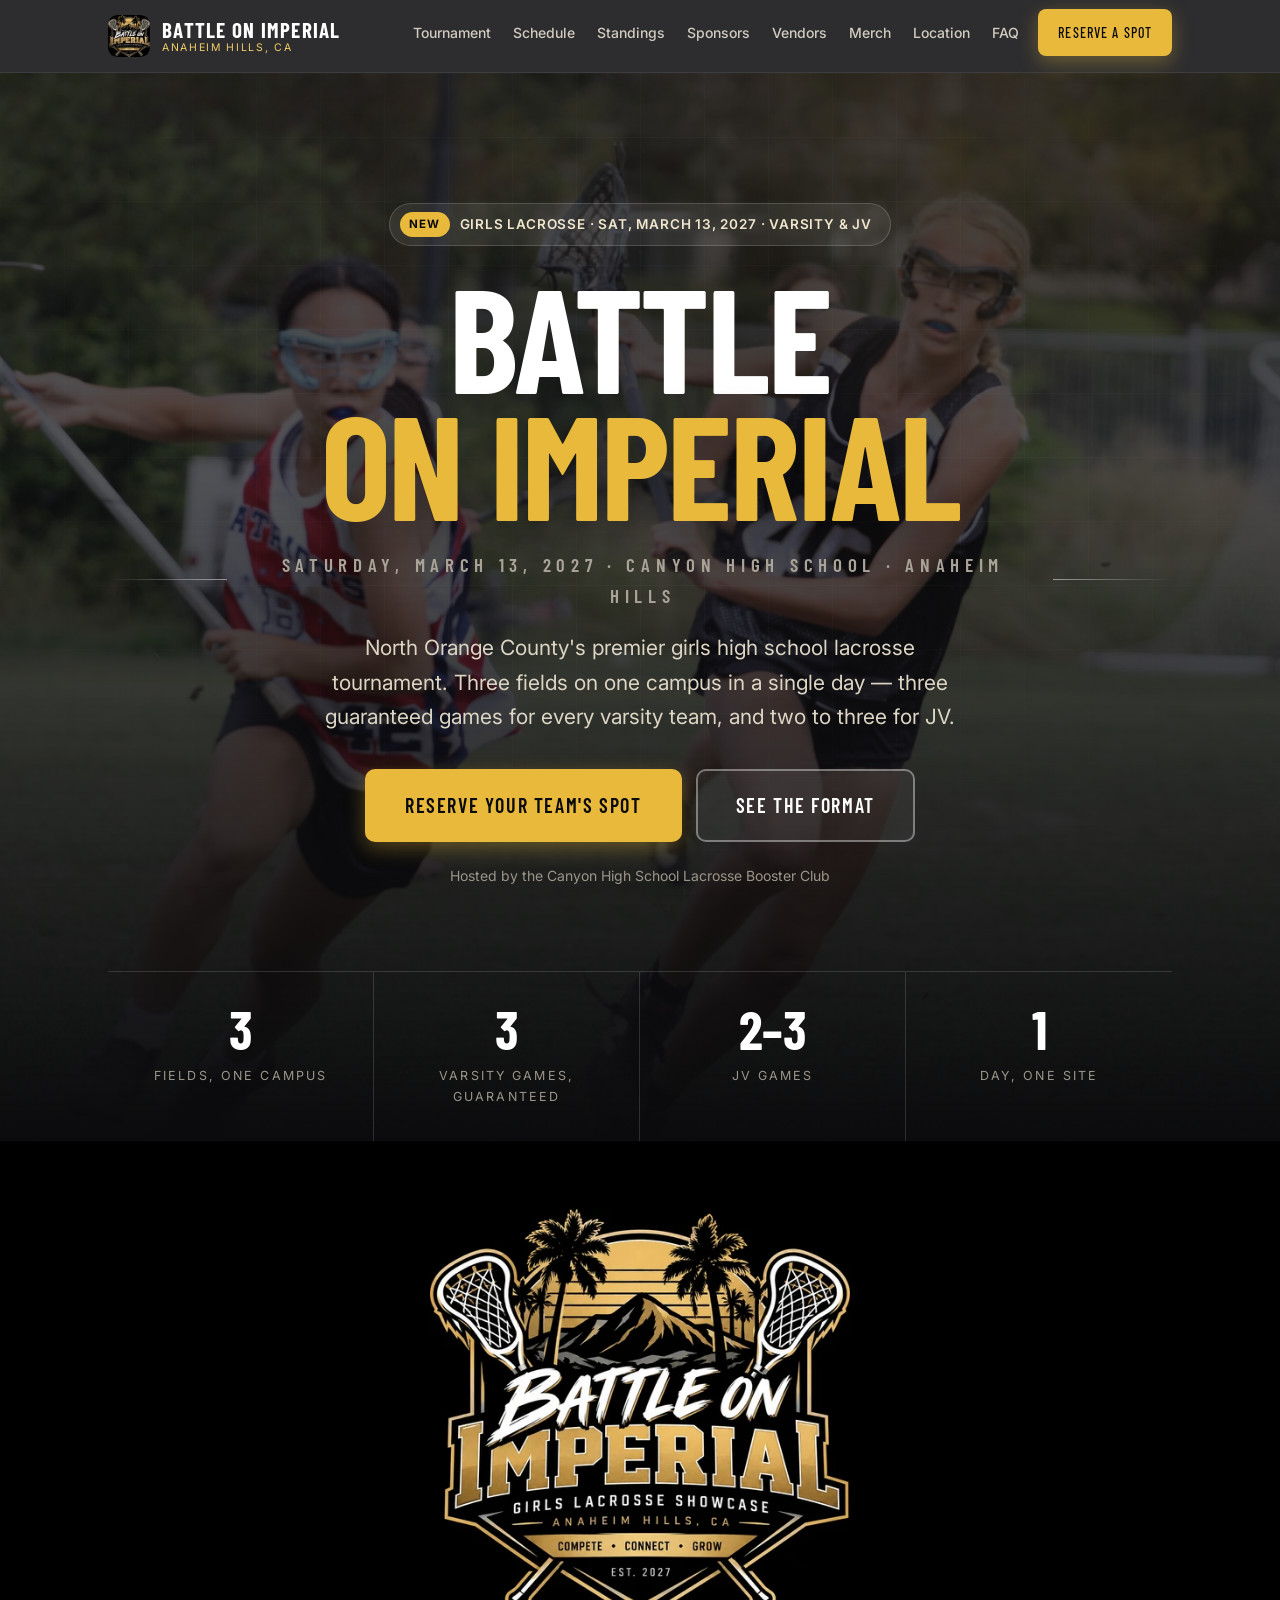
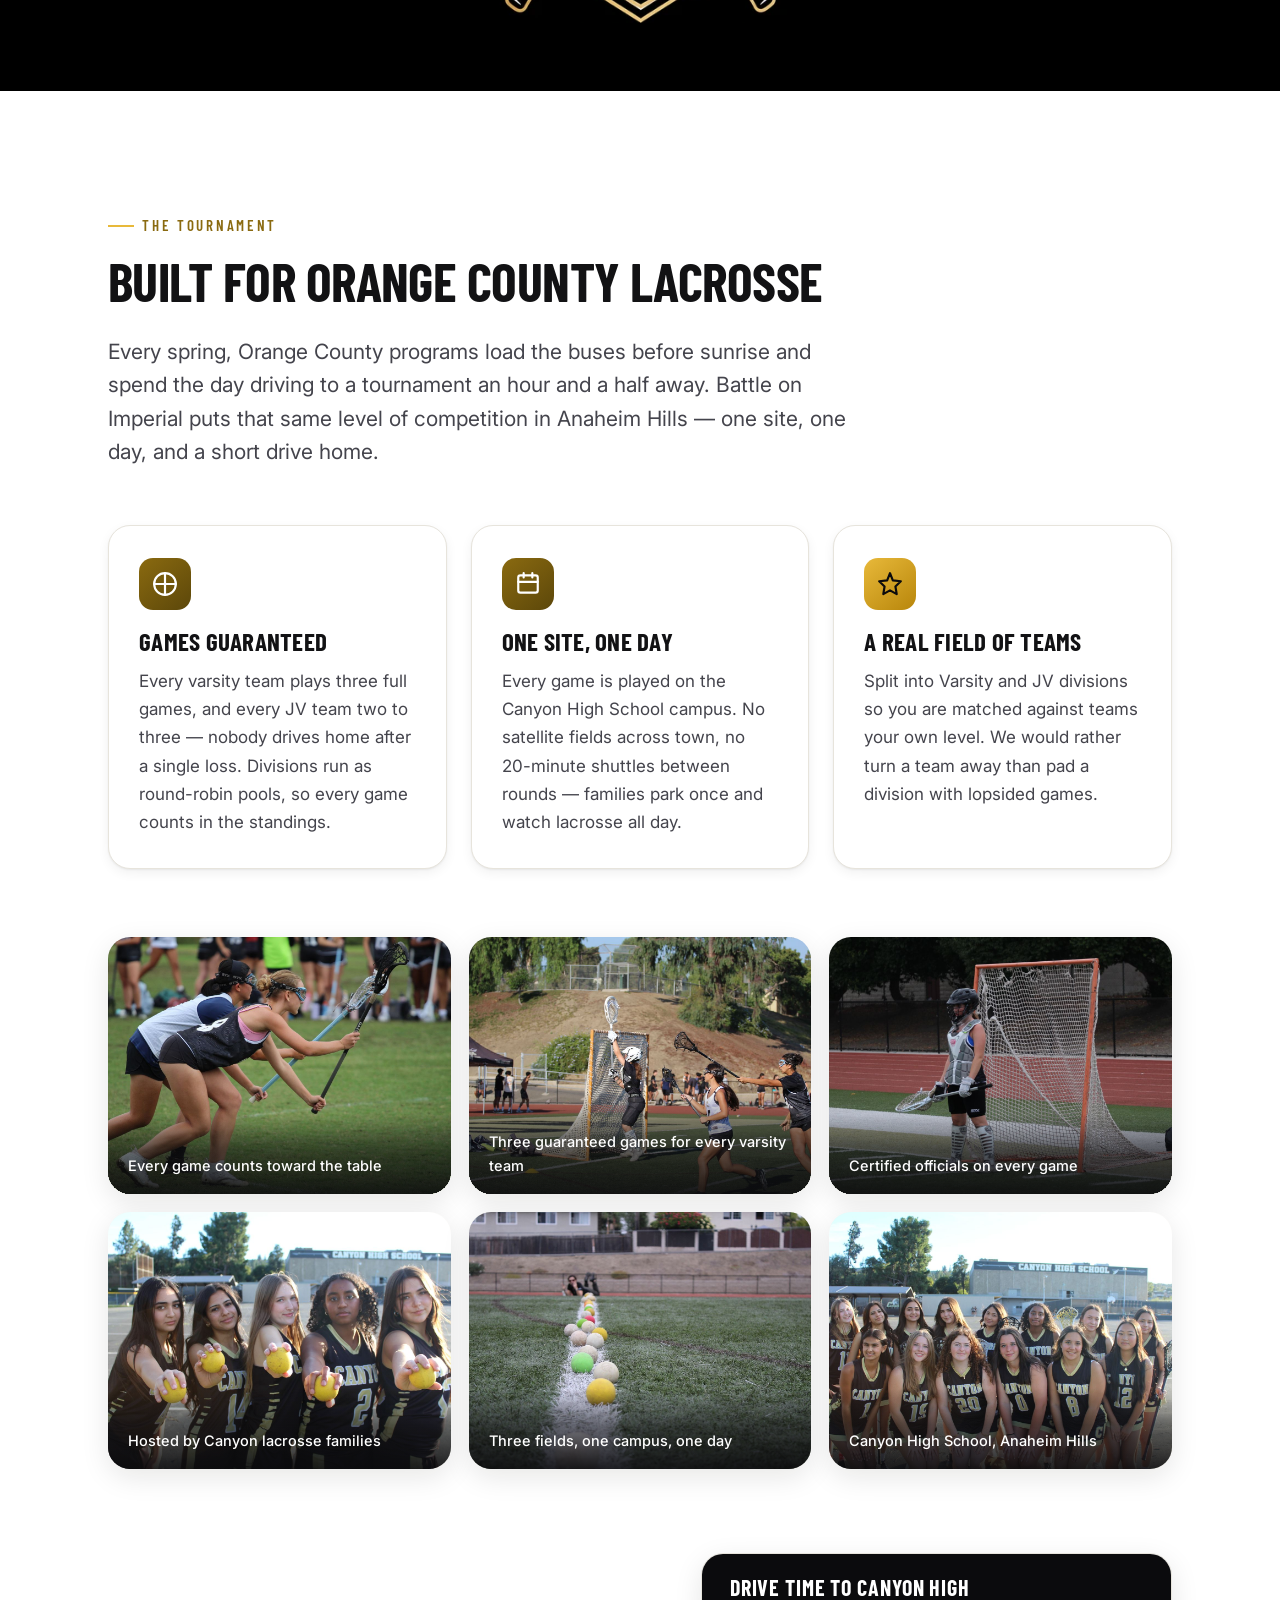
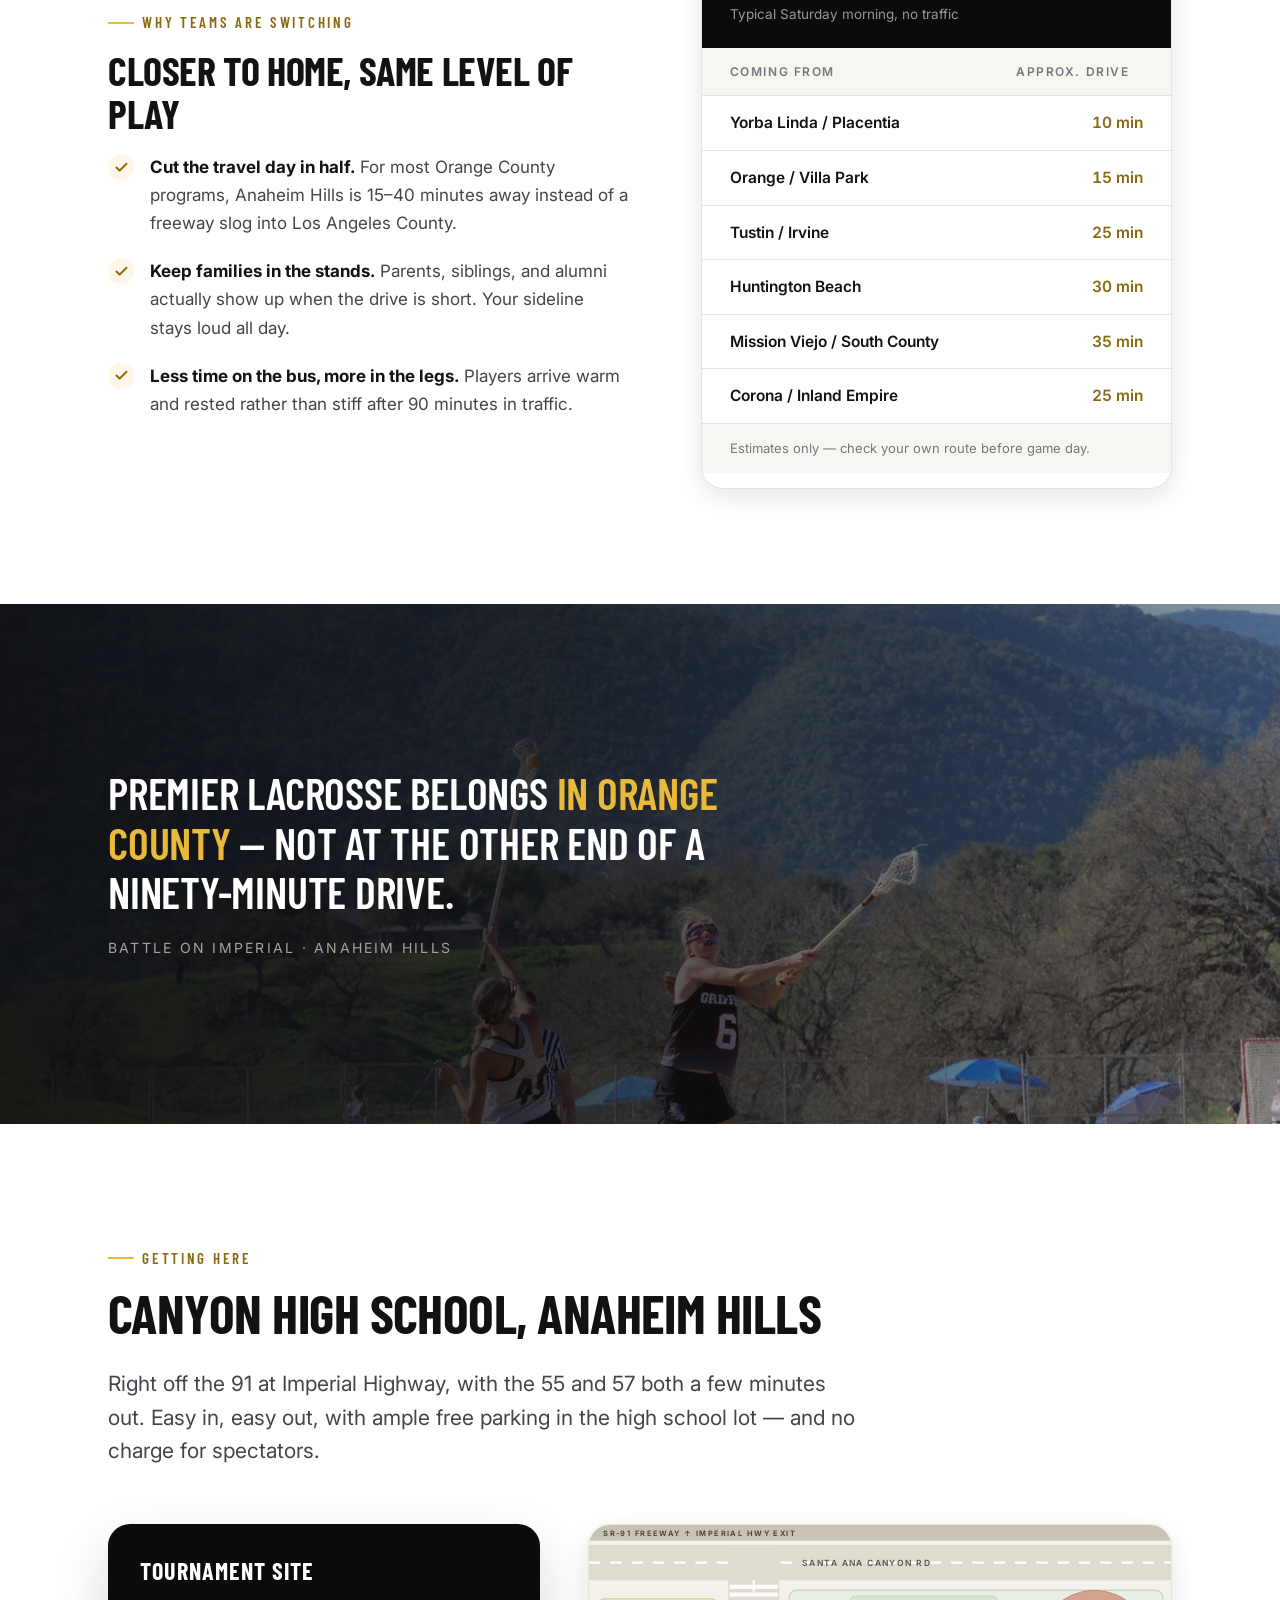
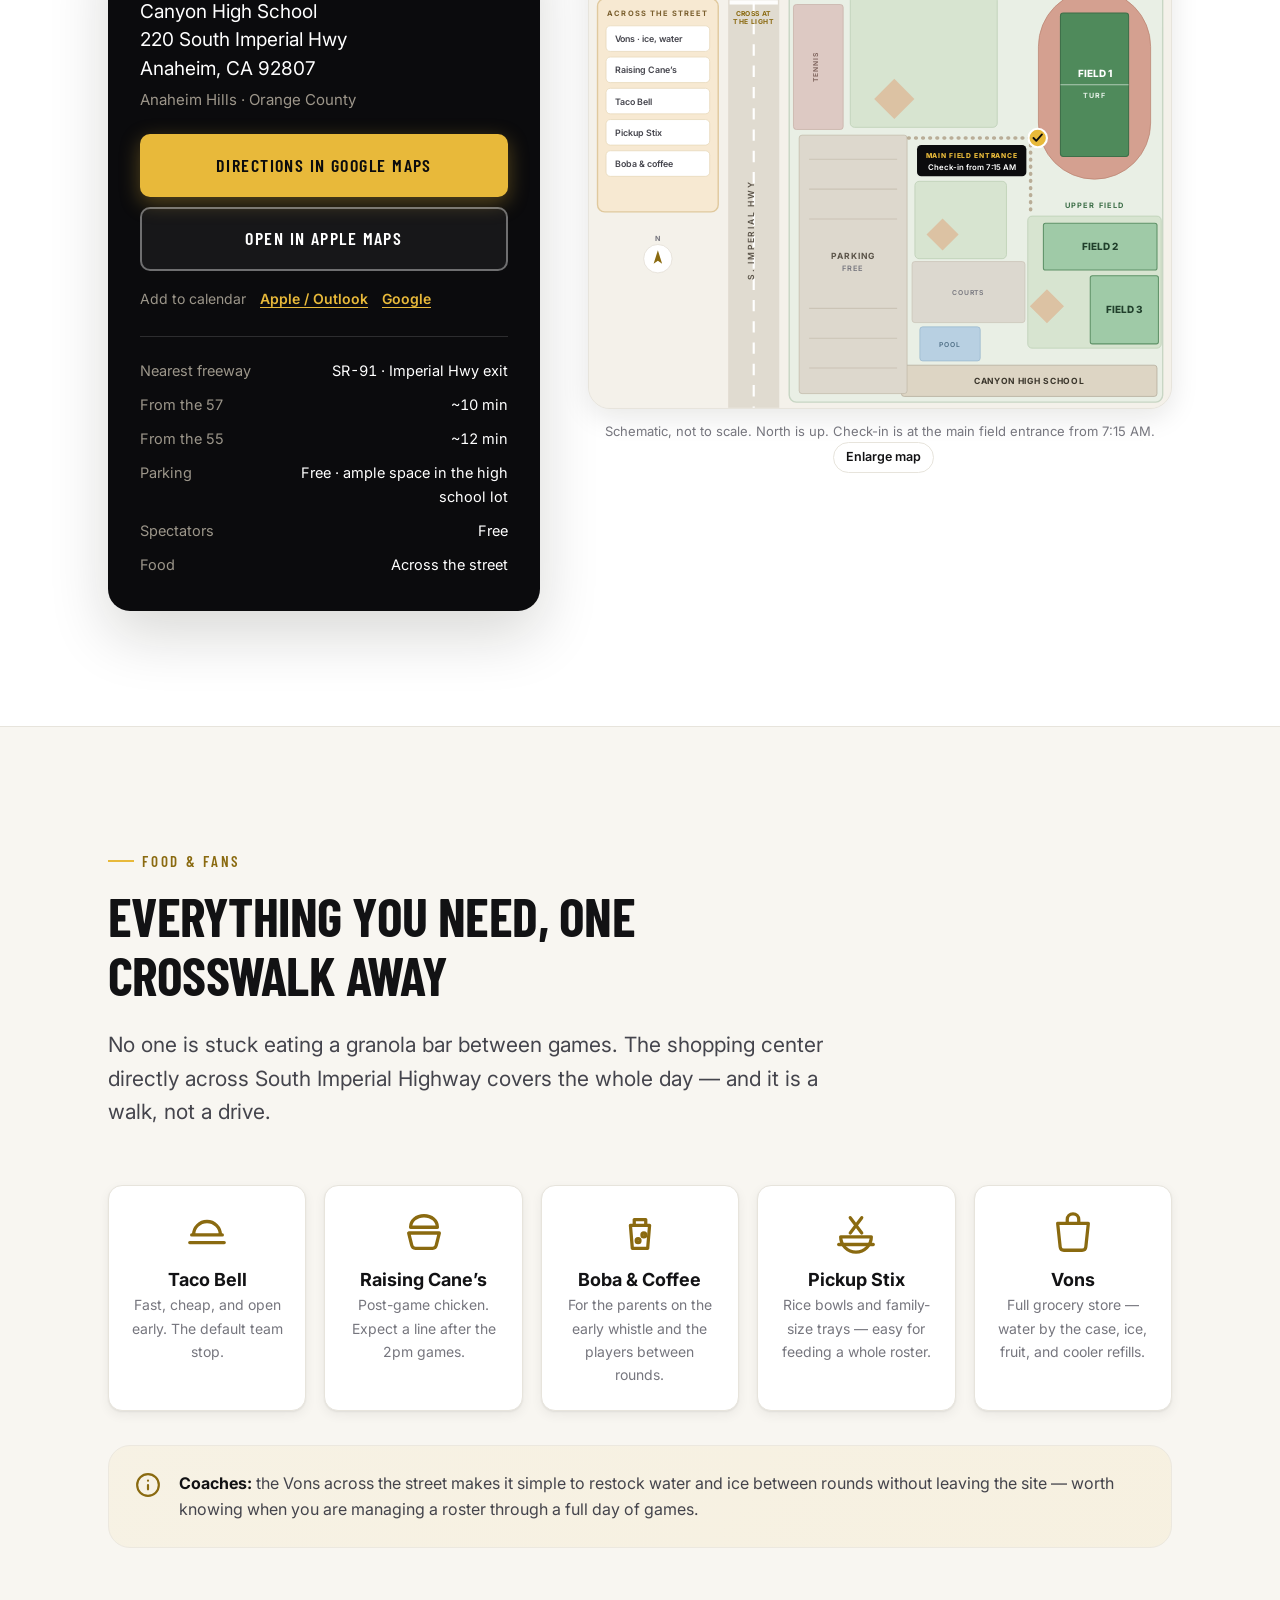
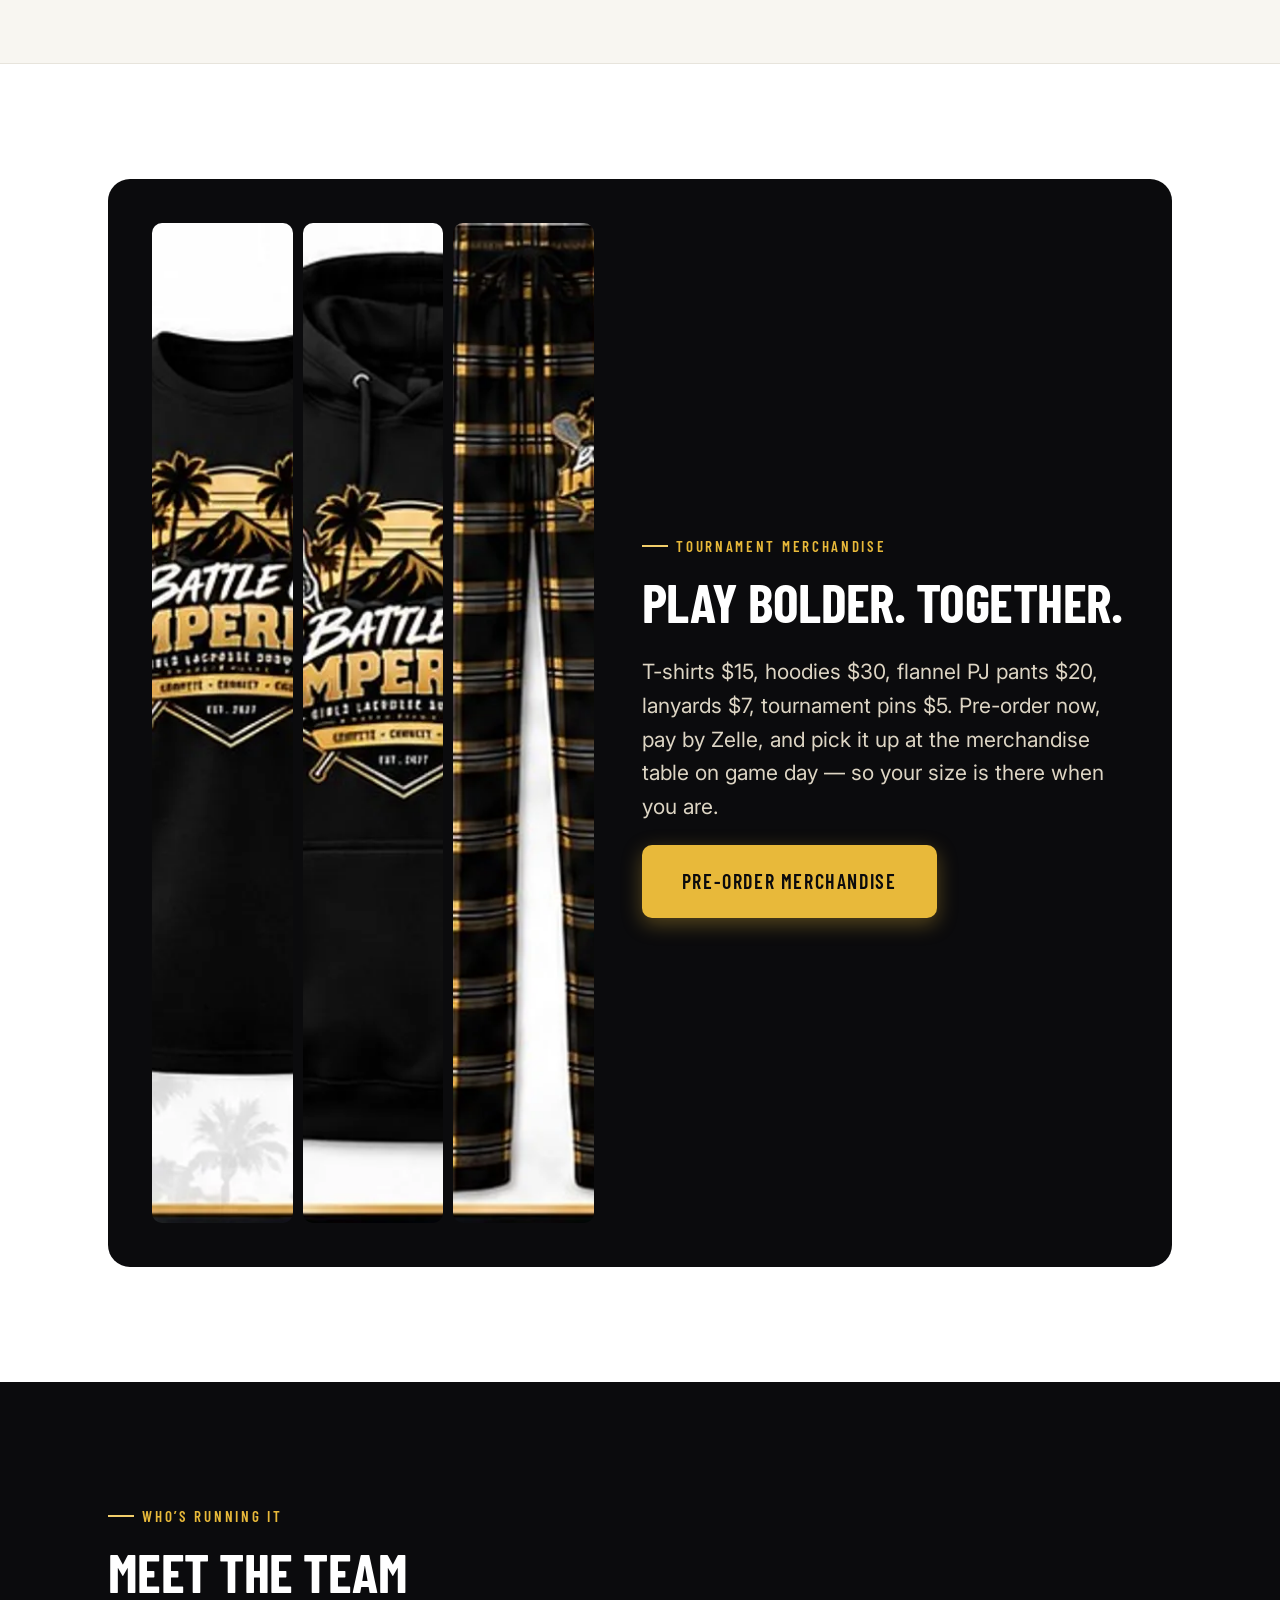
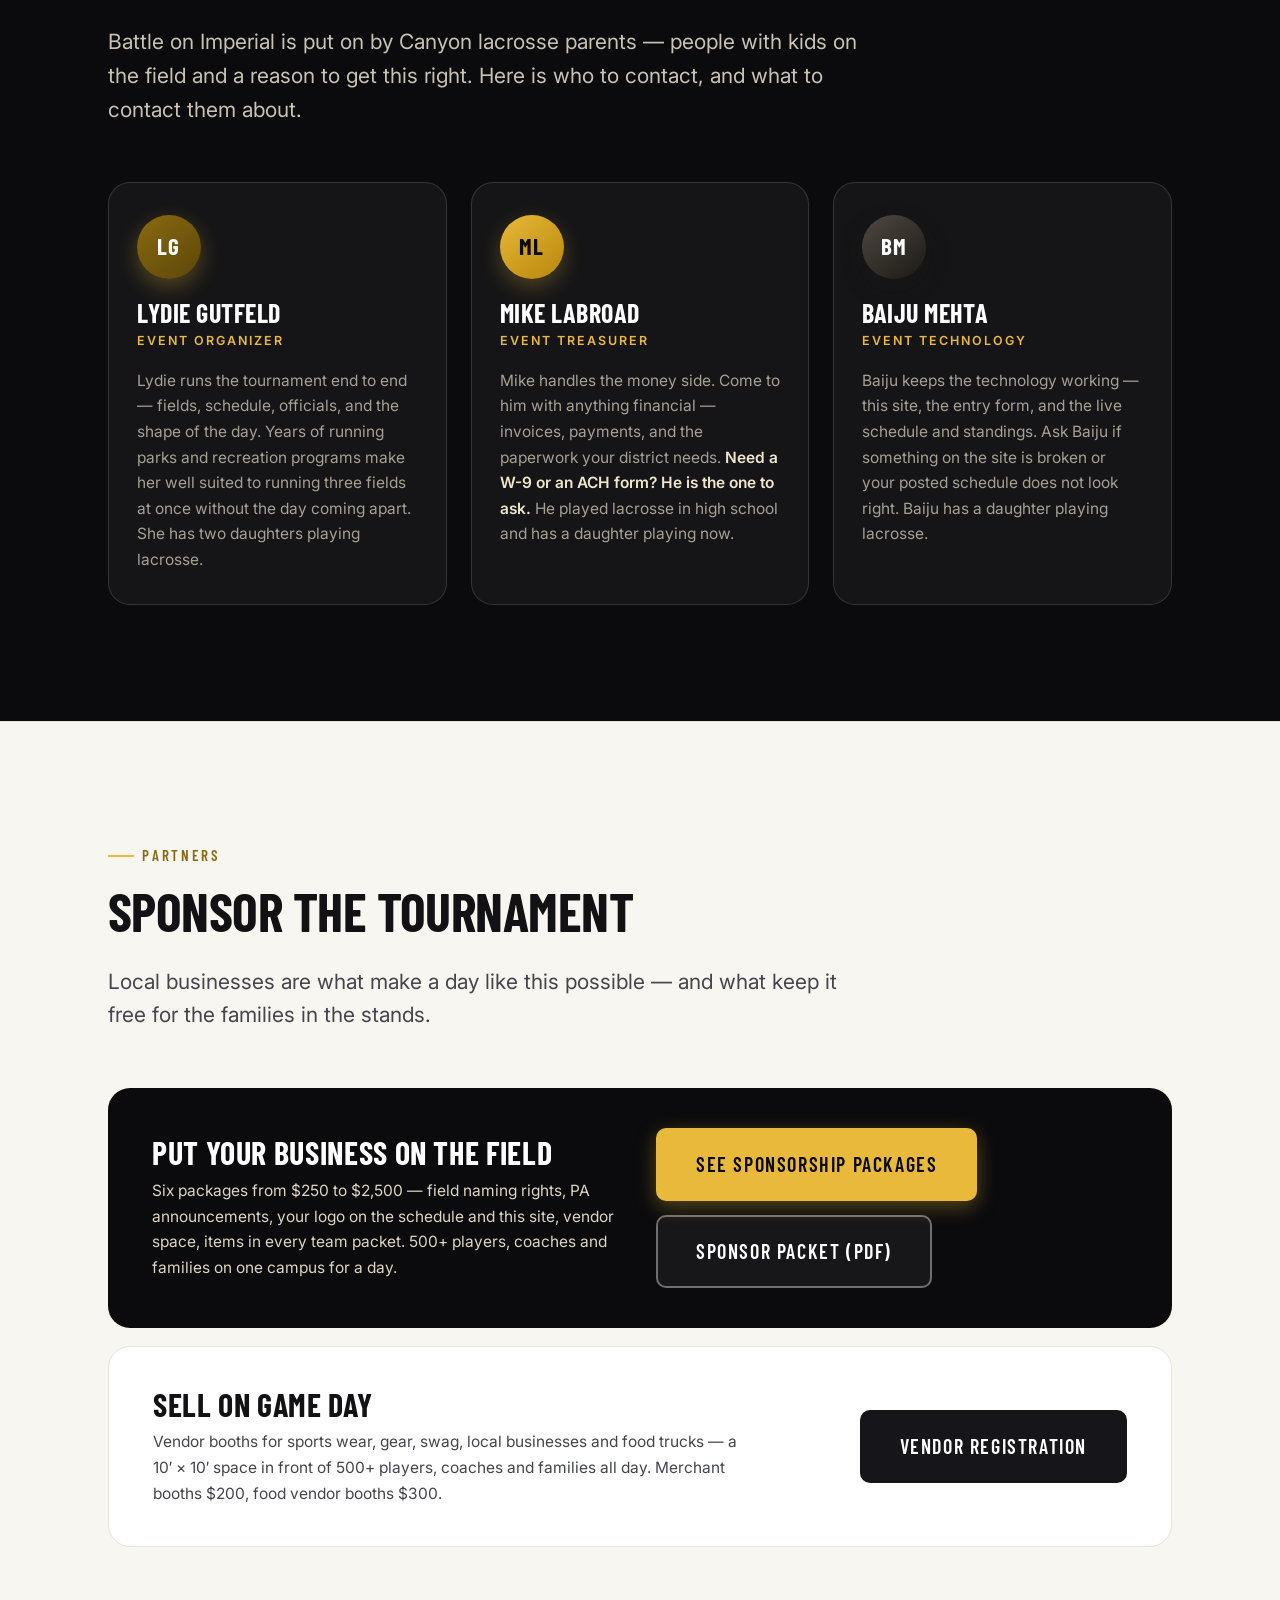
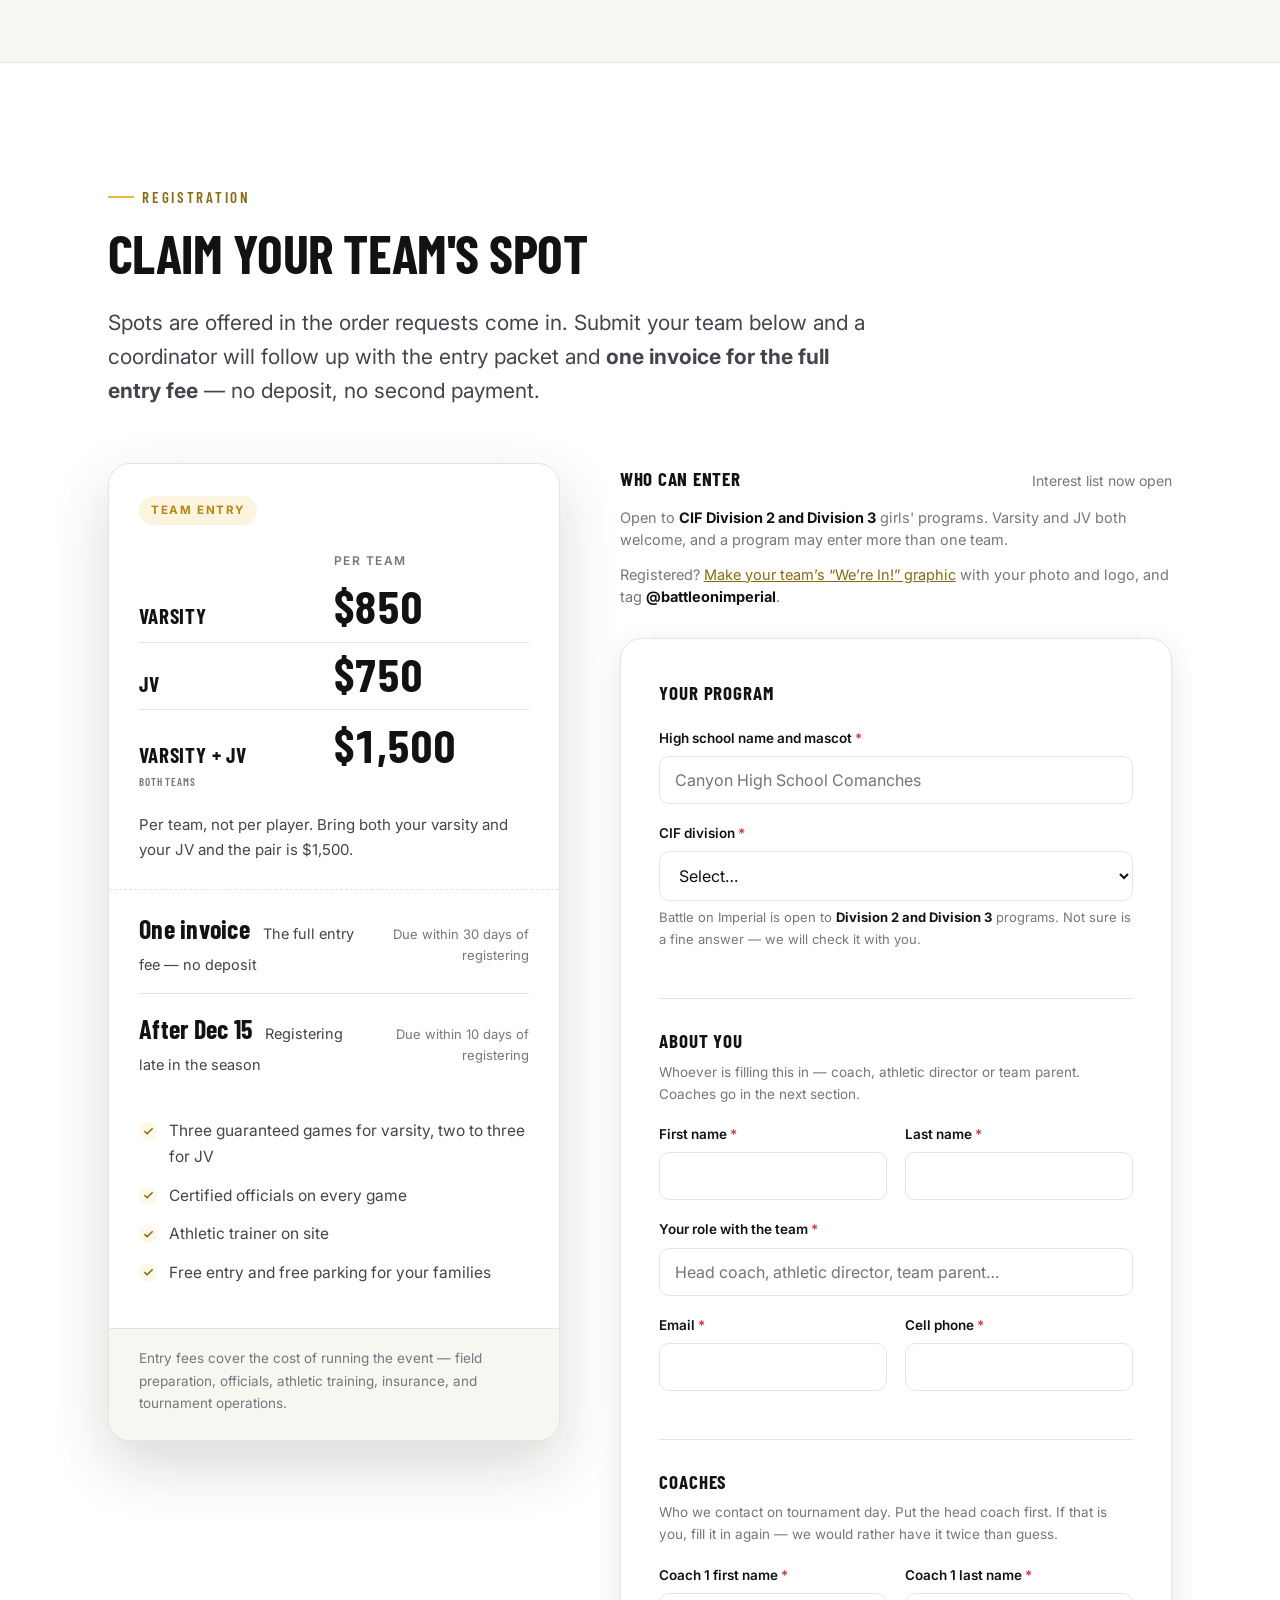
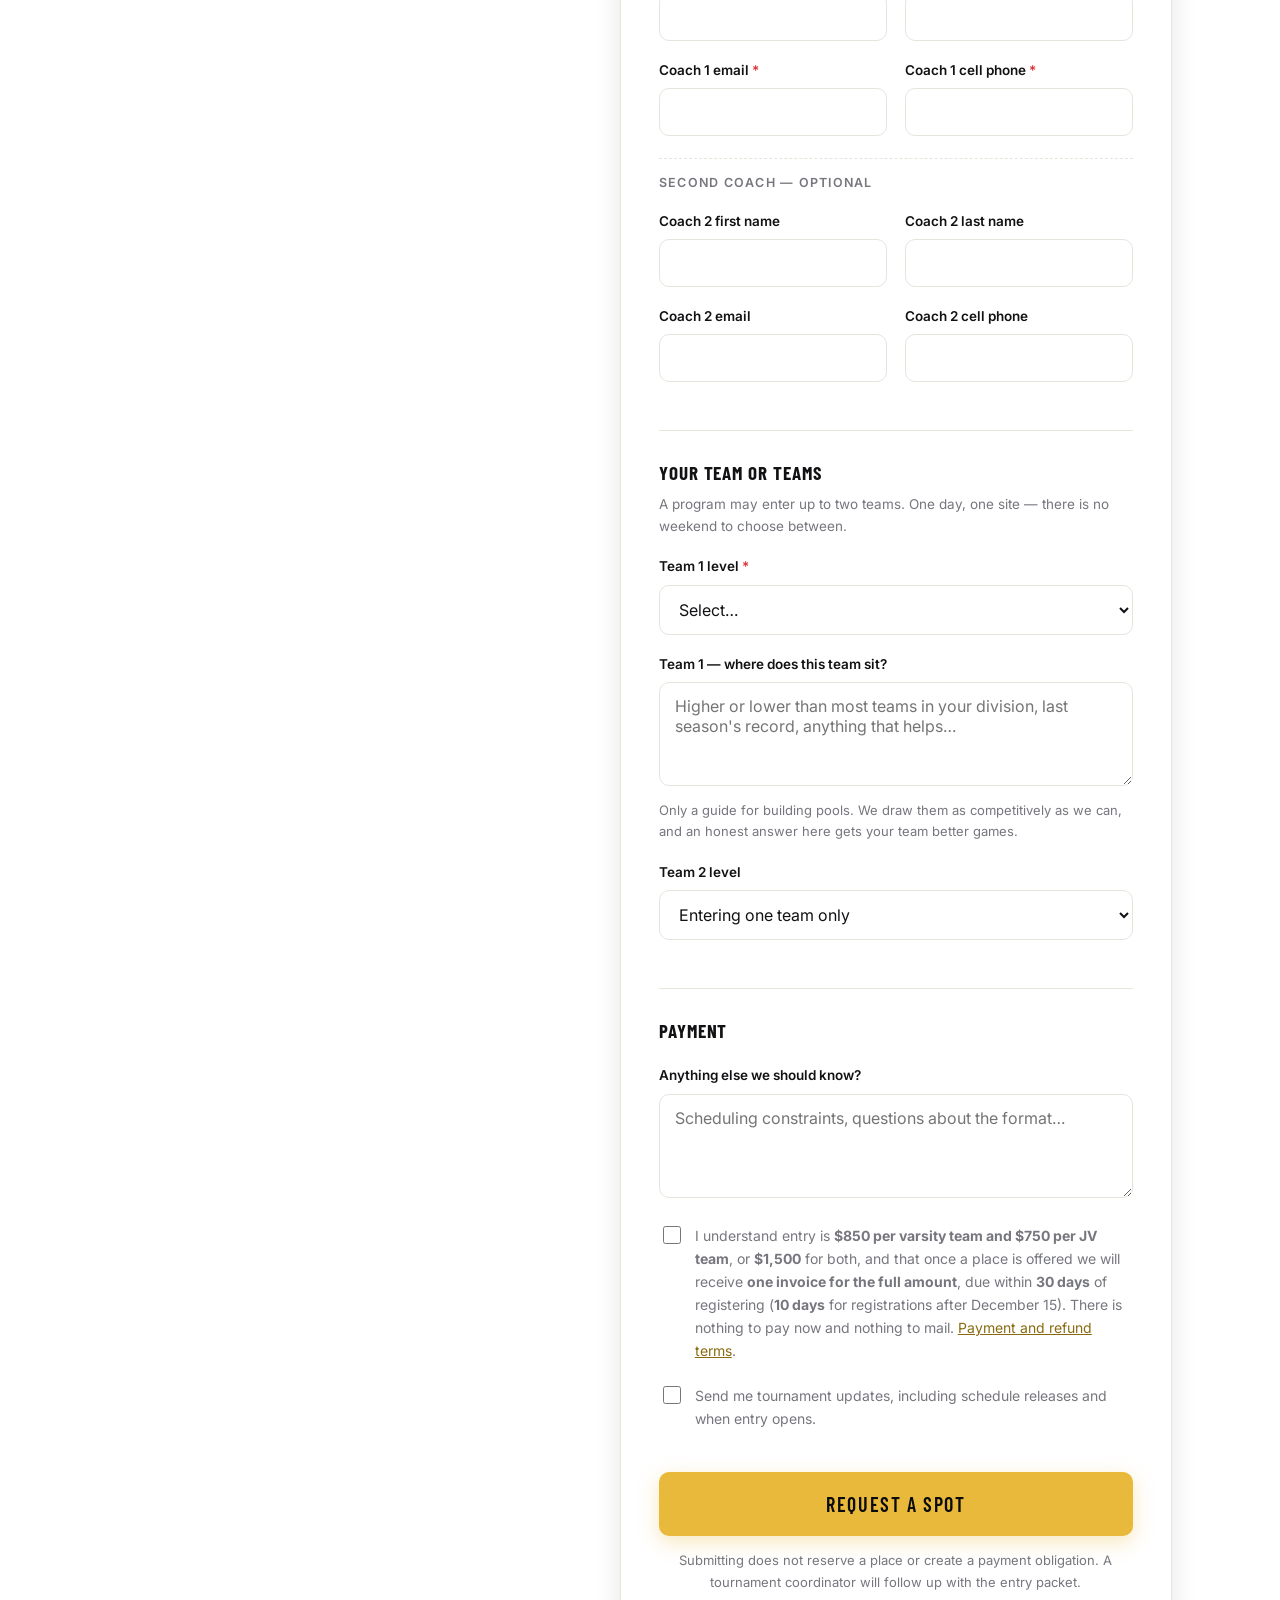
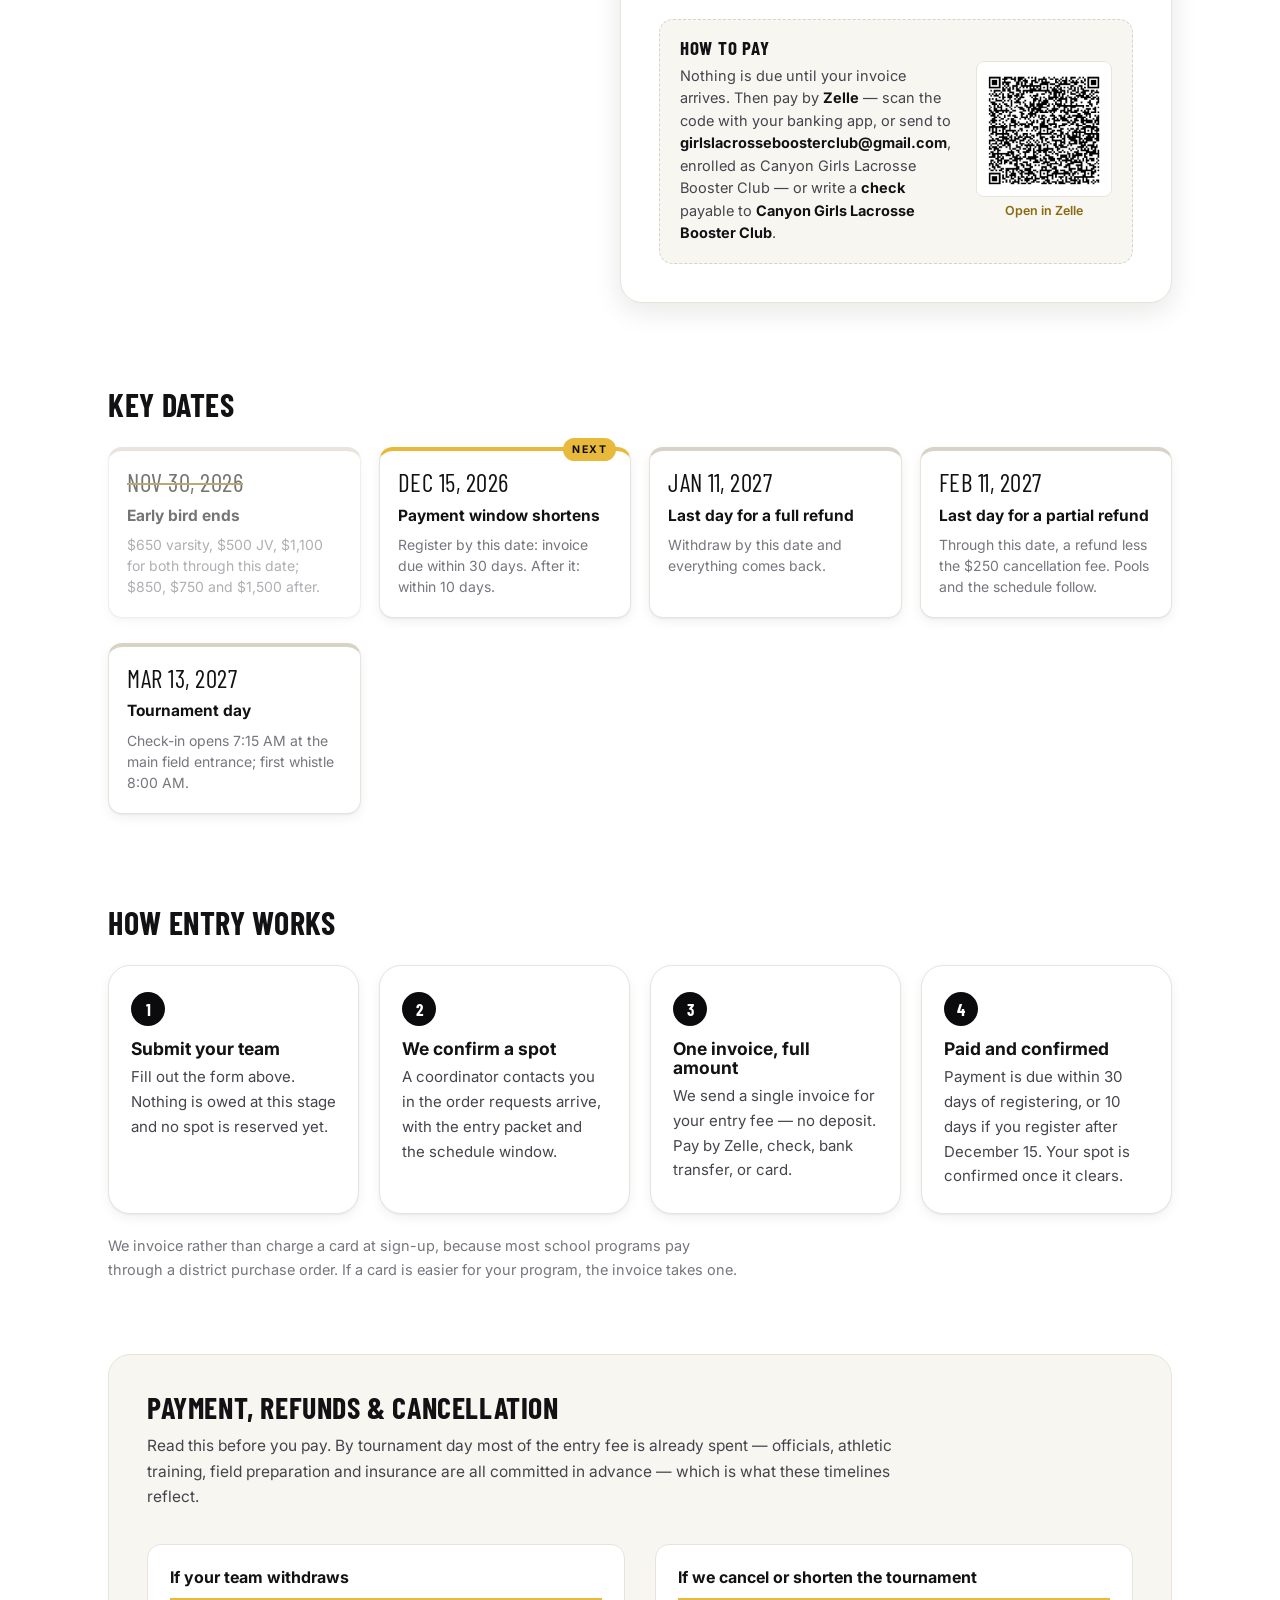
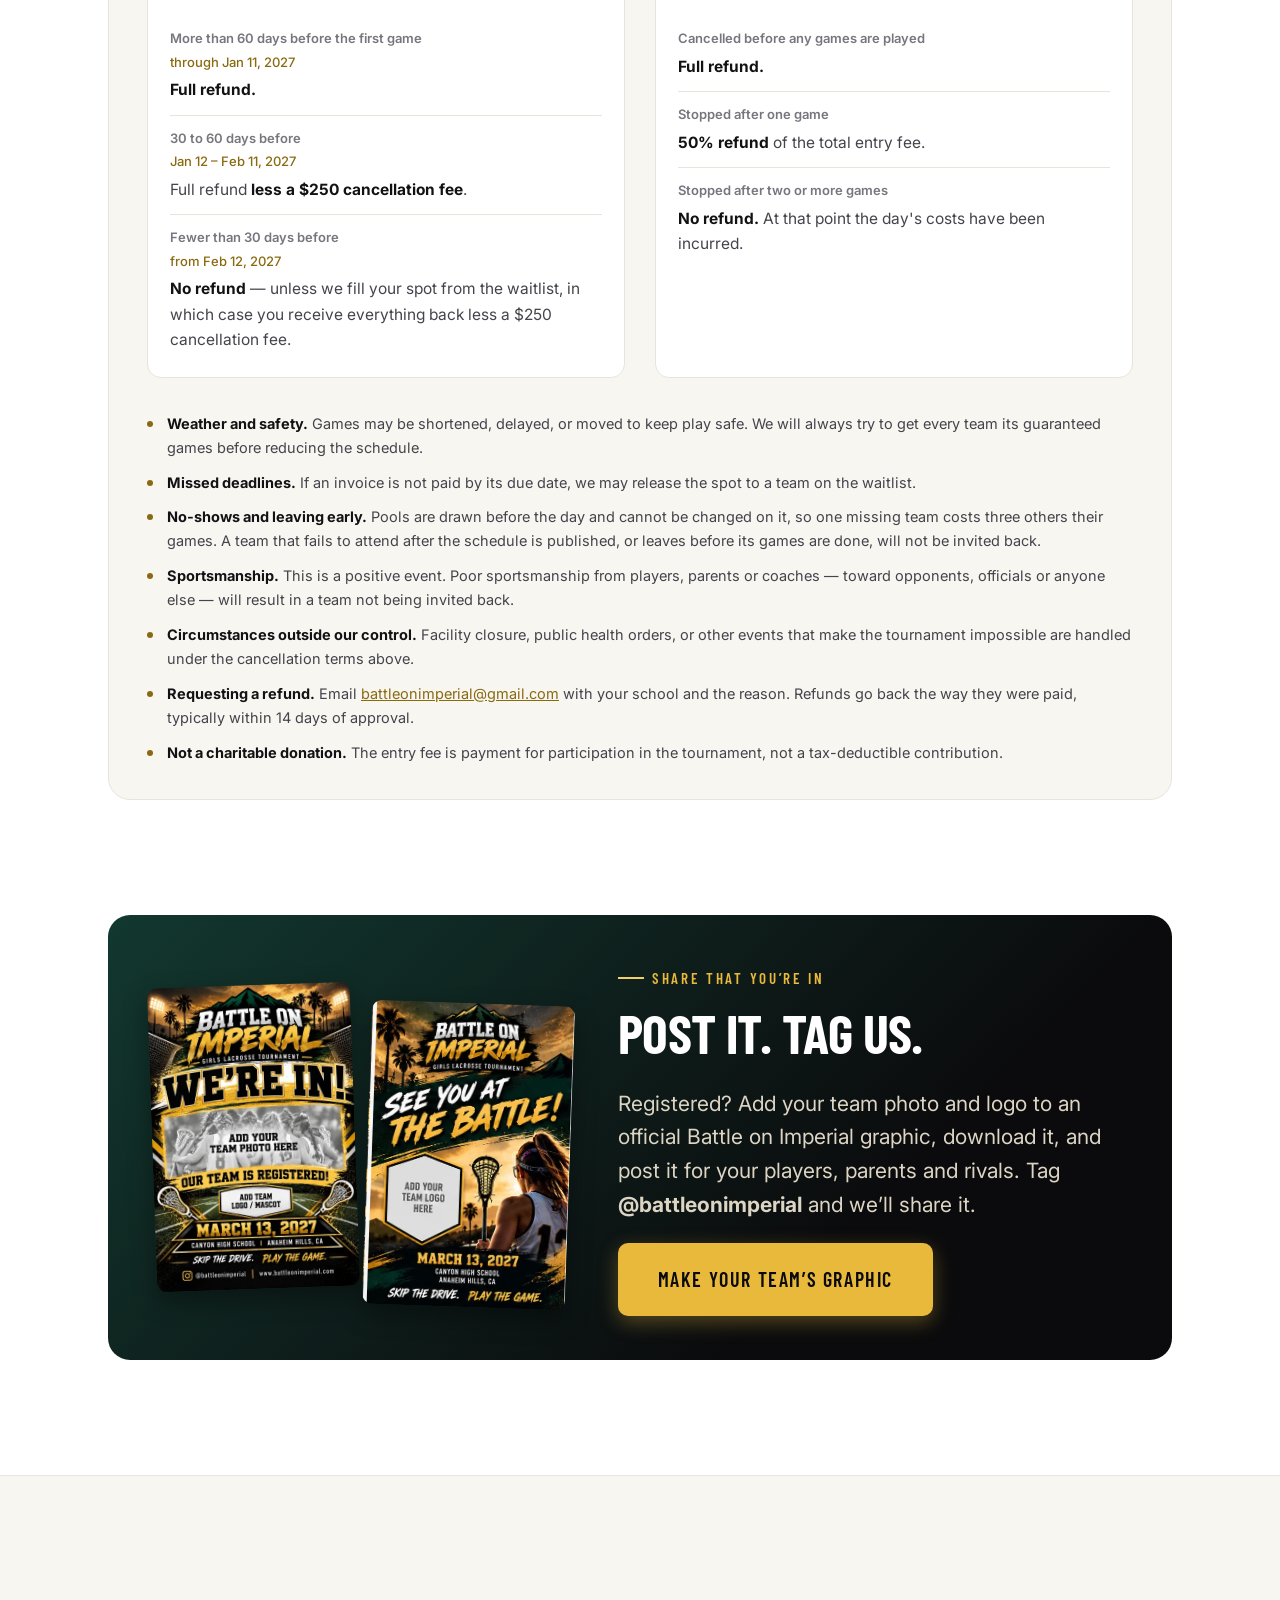
==== commit 1c4bae70: "Home: Share That You're In band linking to the team graphics maker Co-Authored-By: Claude Opus 5.5 <" ====
--- a/index.html
+++ b/index.html
@@ -1269,6 +1269,30 @@
   </div>
 </section>
 
+<!-- ============================================================ SHARE -- -->
+<!-- Points registered teams at media.html. The thumbnails are the design
+     previews from assets/img/media/. -->
+<section class="section section--tight" id="share">
+  <div class="wrap">
+    <div class="shareband reveal">
+      <div class="shareband__pics" aria-hidden="true">
+        <img src="assets/img/media/were-in-poster-thumb.webp" width="420" height="630" loading="lazy" decoding="async" alt="">
+        <img src="assets/img/media/see-you-at-the-battle-thumb.webp" width="420" height="640" loading="lazy" decoding="async" alt="">
+      </div>
+      <div class="shareband__text">
+        <p class="eyebrow">Share That You&rsquo;re In</p>
+        <h2 class="title">Post It. Tag Us.</h2>
+        <p class="lede">
+          Registered? Add your team photo and logo to an official Battle on Imperial
+          graphic, download it, and post it for your players, parents and rivals. Tag
+          <b>@battleonimperial</b> and we&rsquo;ll share it.
+        </p>
+        <a class="btn btn--primary btn--lg" href="media.html">Make Your Team&rsquo;s Graphic</a>
+      </div>
+    </div>
+  </div>
+</section>
+
 <!-- ============================================================== FAQ -- -->
 <section class="section section--tint" id="faq">
   <div class="wrap">
--- a/assets/styles.css
+++ b/assets/styles.css
@@ -1305,3 +1305,20 @@
 .maker__privacy { margin: 14px 0 0; font-size: 12.5px; color: var(--muted); }
 .mediatips { margin-top: clamp(40px, 6vw, 64px); max-width: 760px; }
 @media (max-width: 760px) { .maker { grid-template-columns: 1fr; } .maker__adjust label { grid-template-columns: 1fr; } }
+
+/* Home page band pointing registered teams at the graphics maker. */
+.section--tight { padding-top: 0; }
+.shareband {
+  display: grid; grid-template-columns: minmax(0, .9fr) minmax(0, 1.1fr); gap: clamp(24px, 4vw, 48px); align-items: center;
+  background: linear-gradient(135deg, #12382F, #0b0b0d 70%); color: #fff;
+  border-radius: var(--radius-lg); padding: clamp(24px, 4vw, 44px);
+}
+.shareband__pics { display: grid; grid-template-columns: 1fr 1fr; gap: 12px; }
+.shareband__pics img { width: 100%; height: auto; aspect-ratio: 2 / 3; object-fit: cover; border-radius: 10px; display: block; box-shadow: 0 10px 24px rgba(0,0,0,.35); }
+.shareband__pics img:last-child { transform: translateY(18px) rotate(2deg); }
+.shareband__pics img:first-child { transform: rotate(-2deg); }
+.shareband__text .eyebrow { color: var(--gold); }
+.shareband__text .eyebrow::before { background: var(--accent-lt); }
+.shareband__text .title { color: #fff; }
+.shareband__text .lede { color: #ddd5c4; margin-bottom: 22px; }
+@media (max-width: 760px) { .shareband { grid-template-columns: 1fr; } .shareband__pics { max-width: 360px; } }
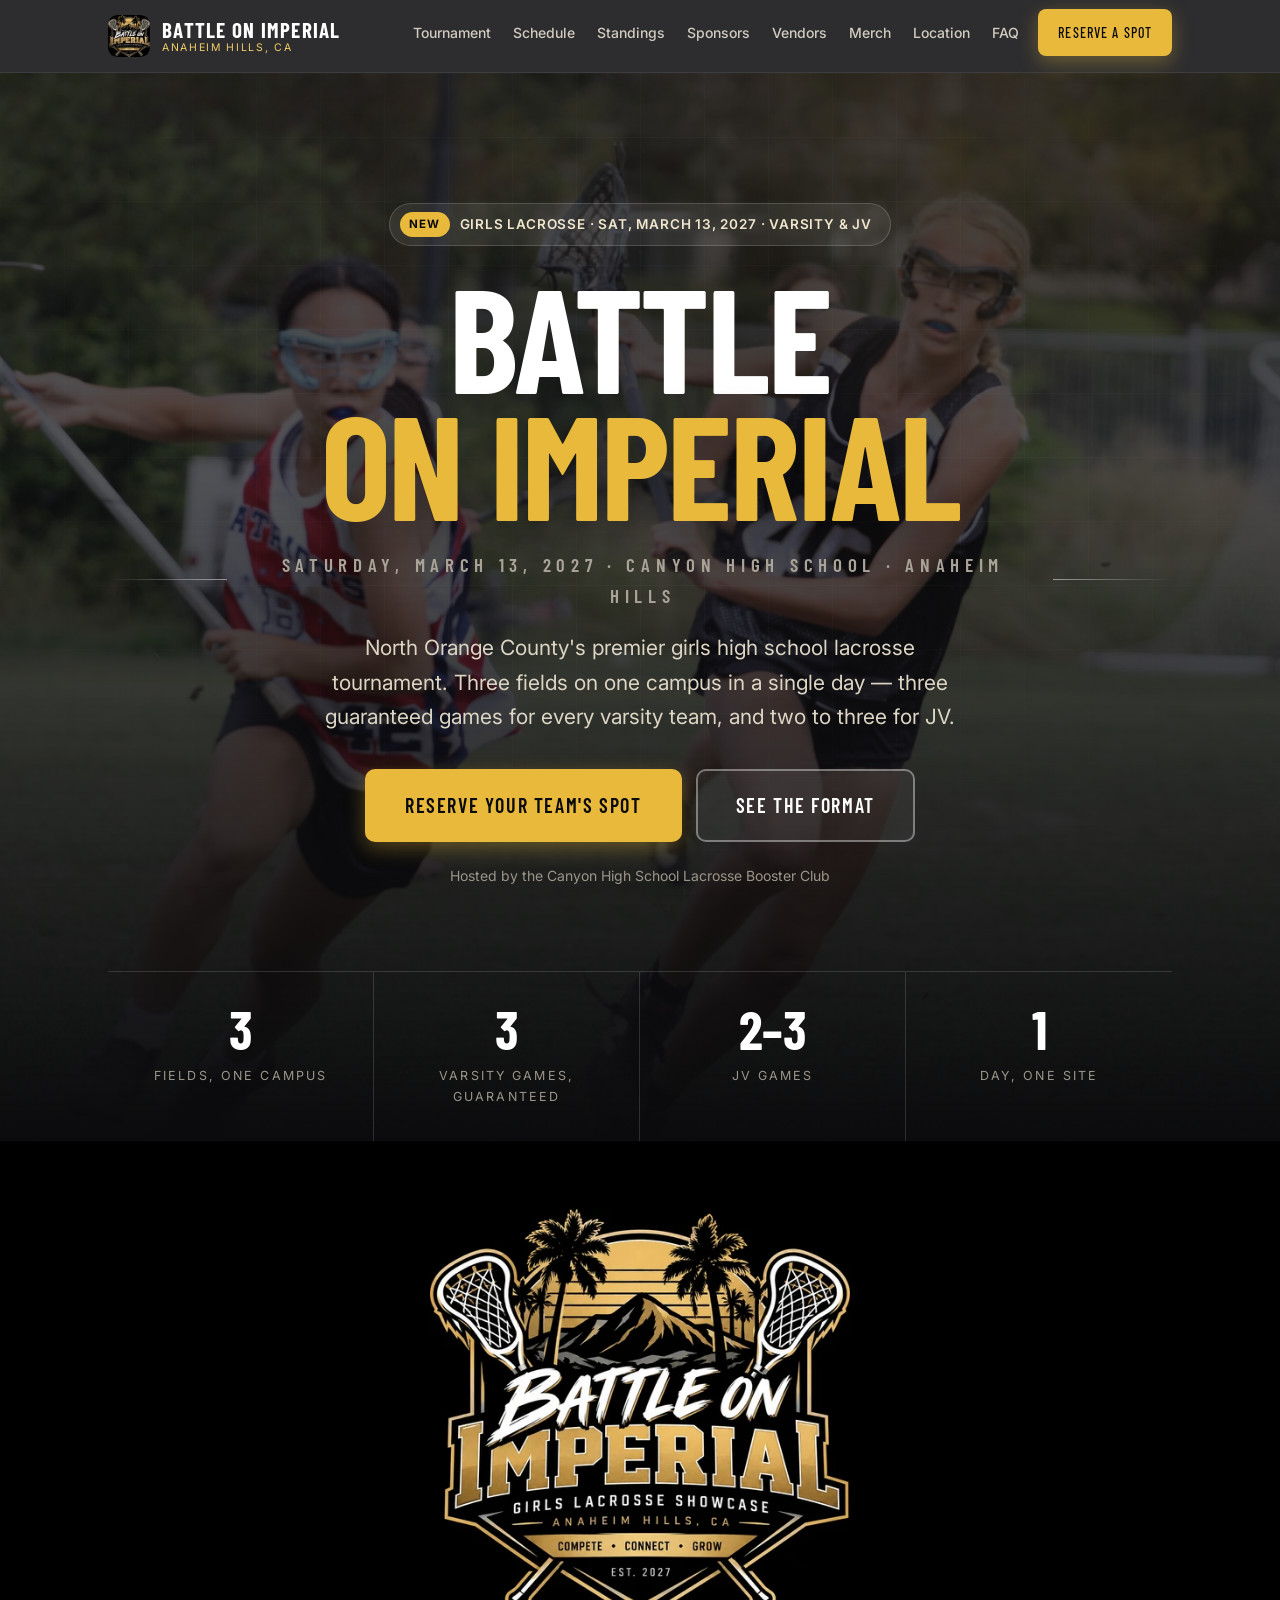
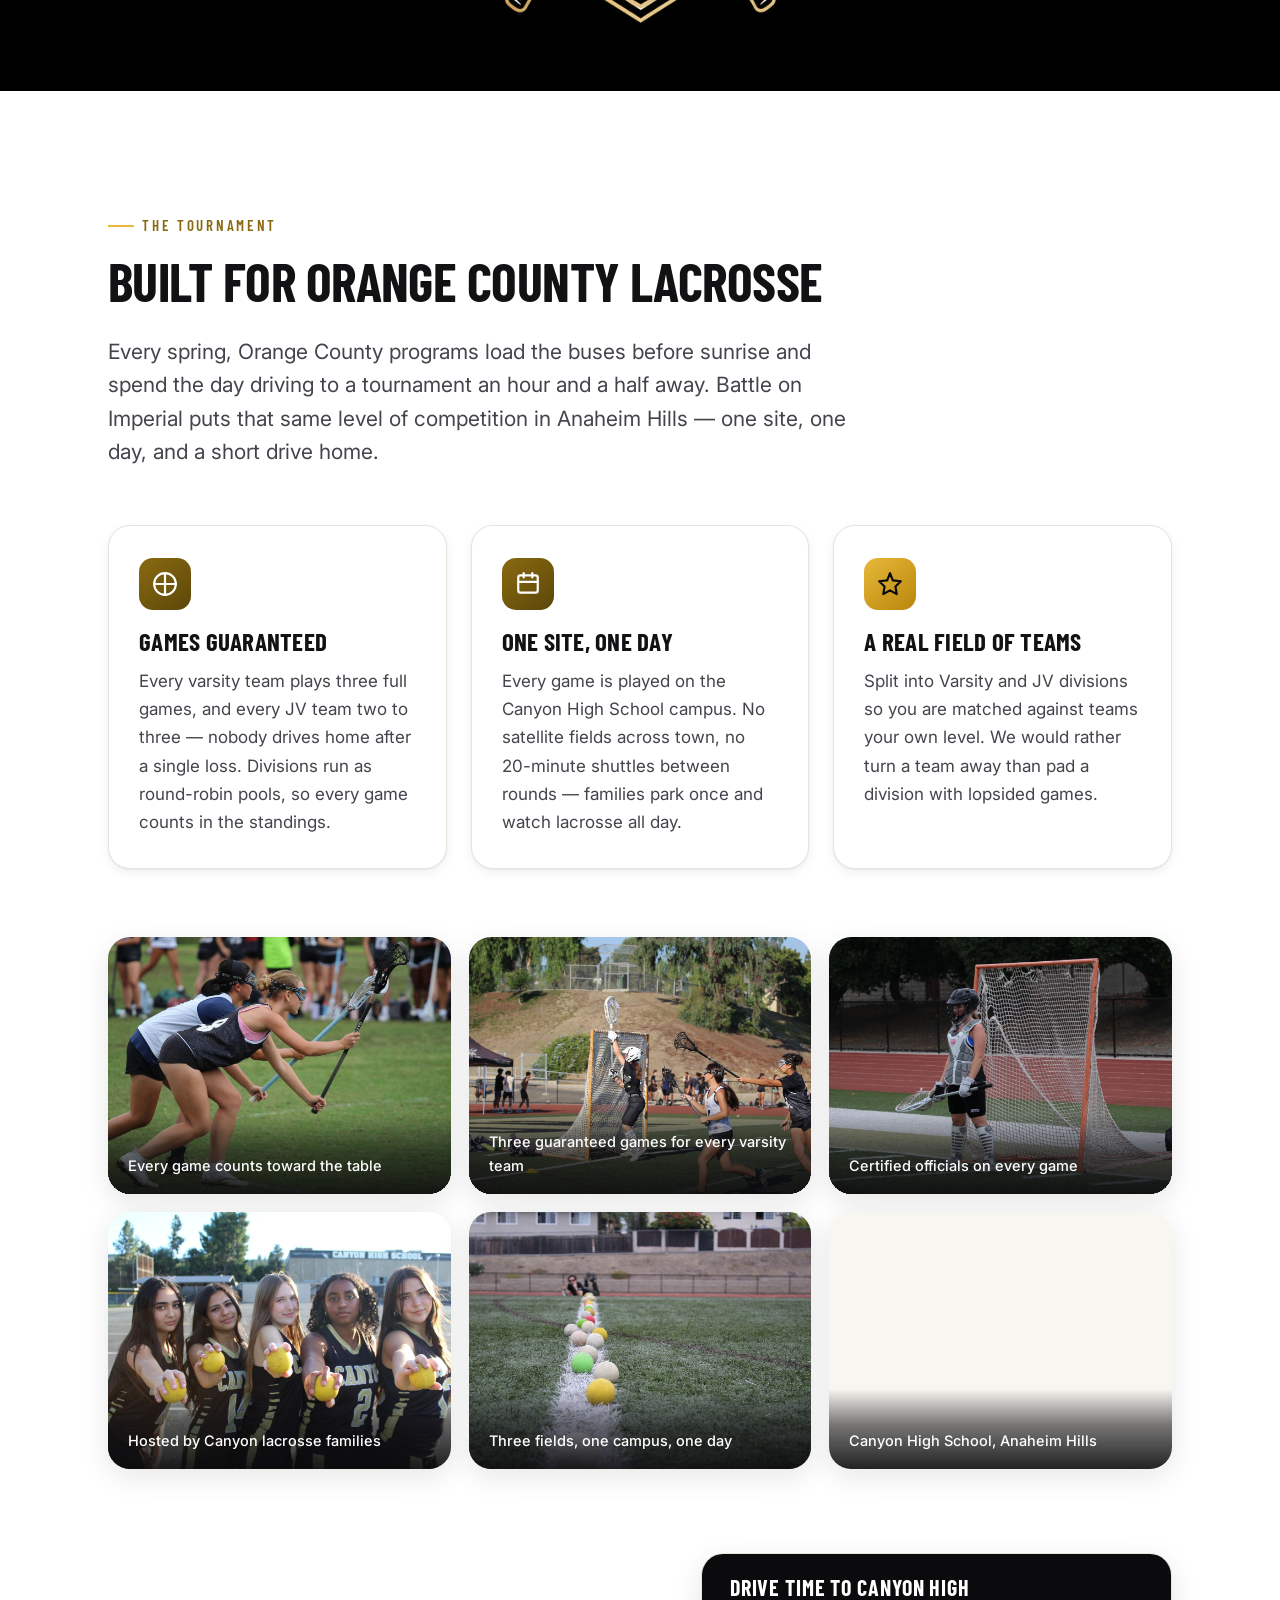
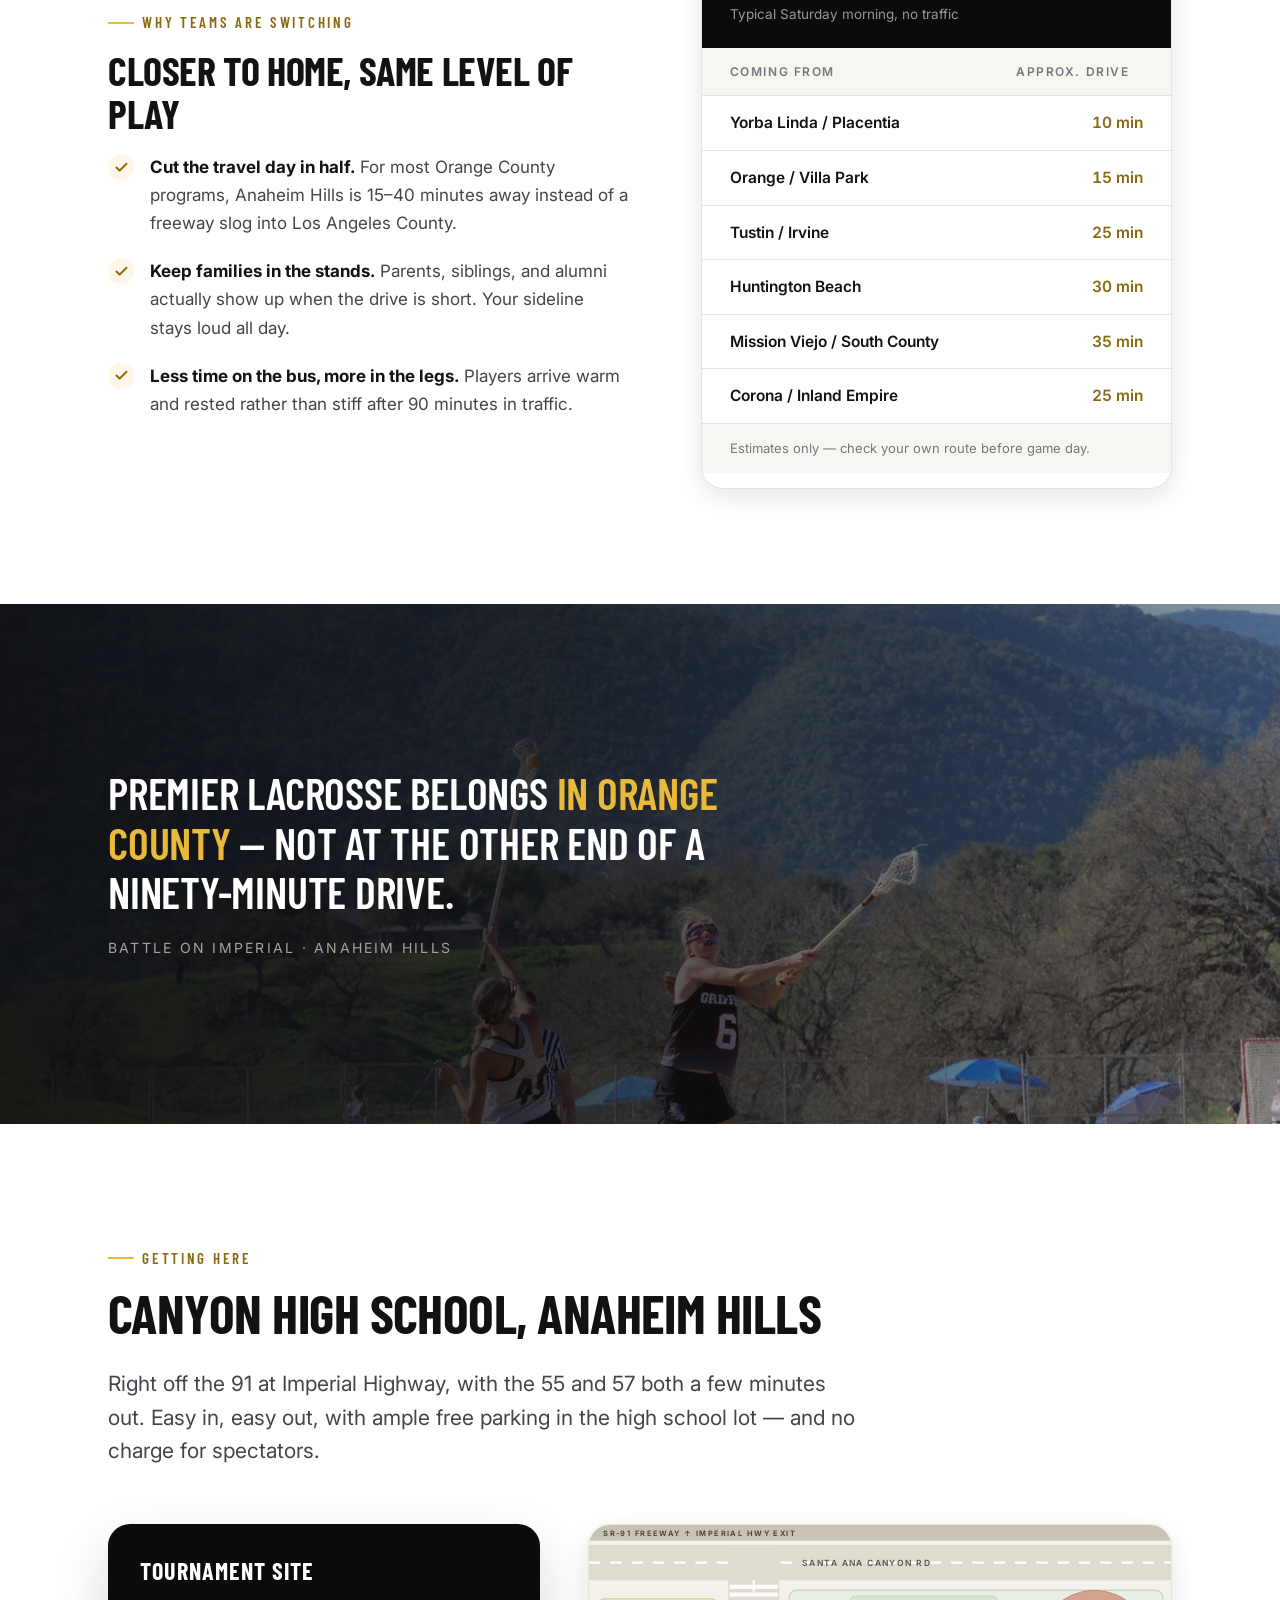
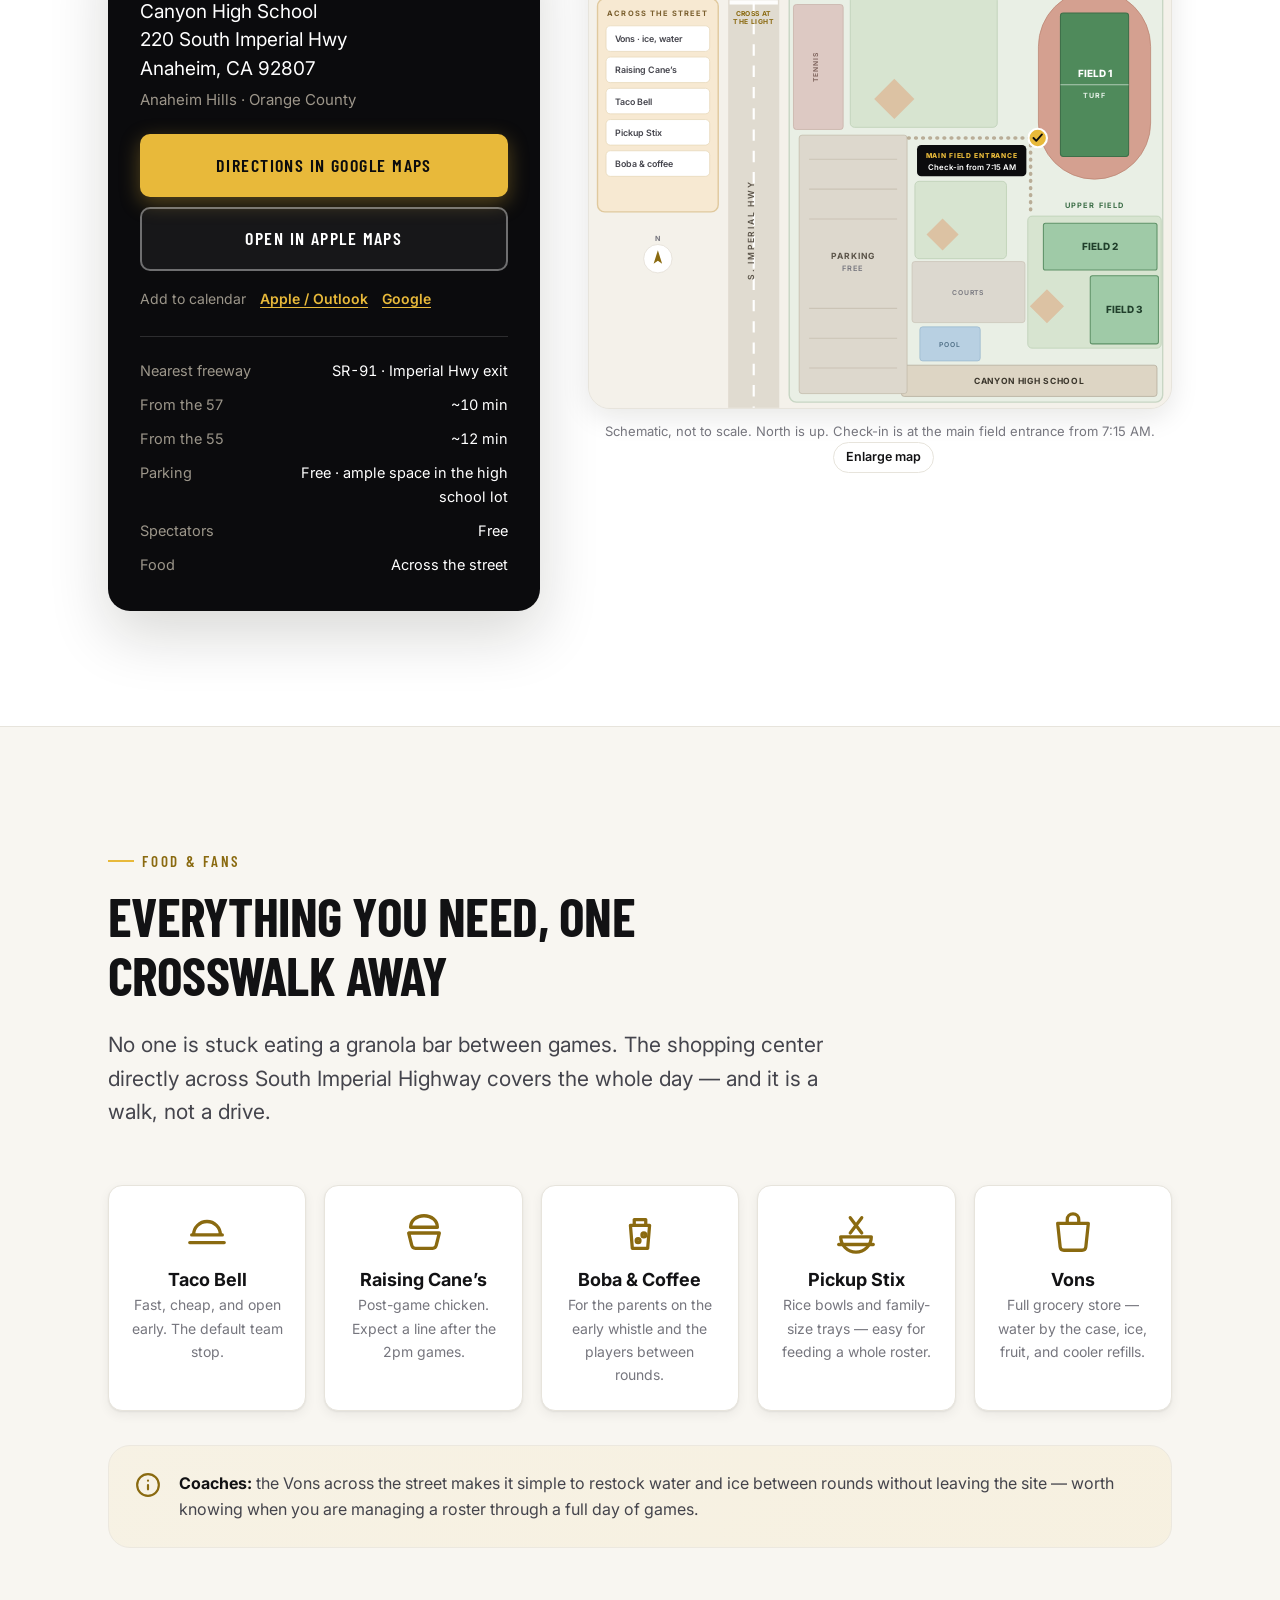
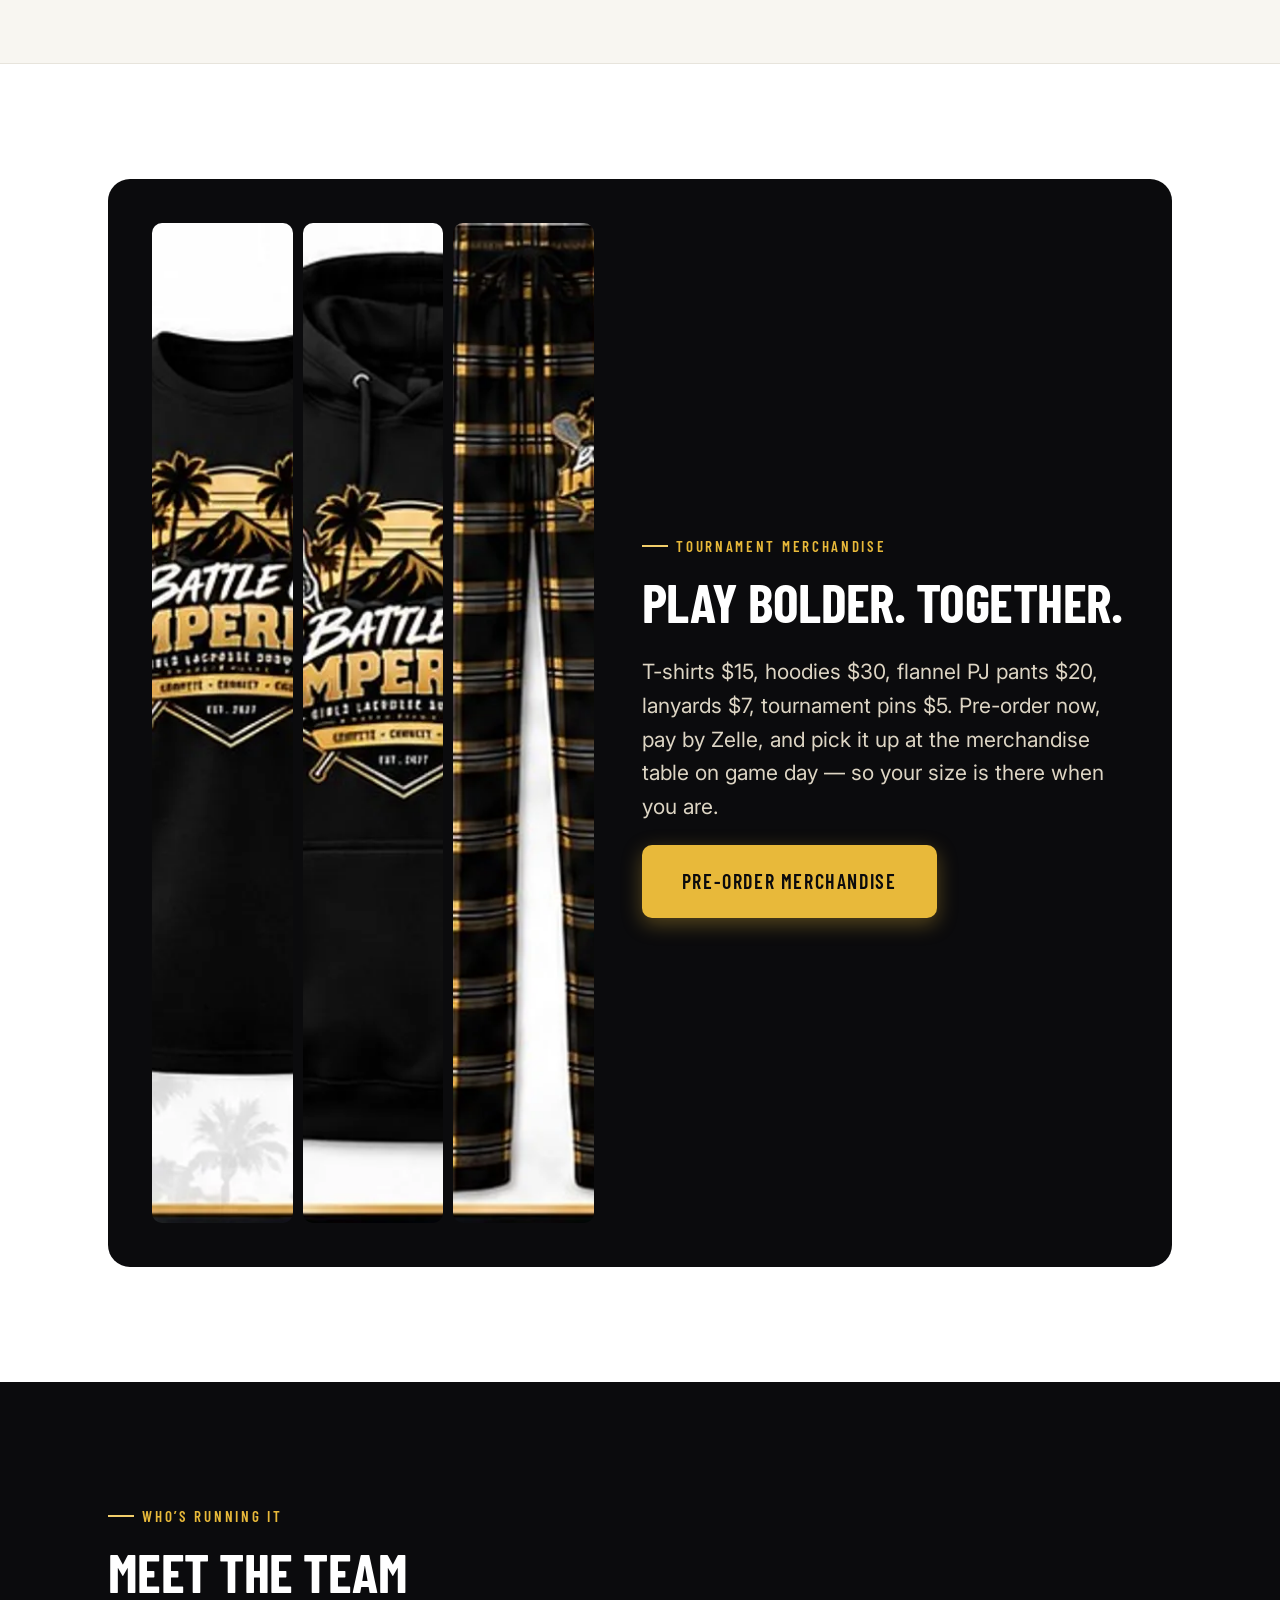
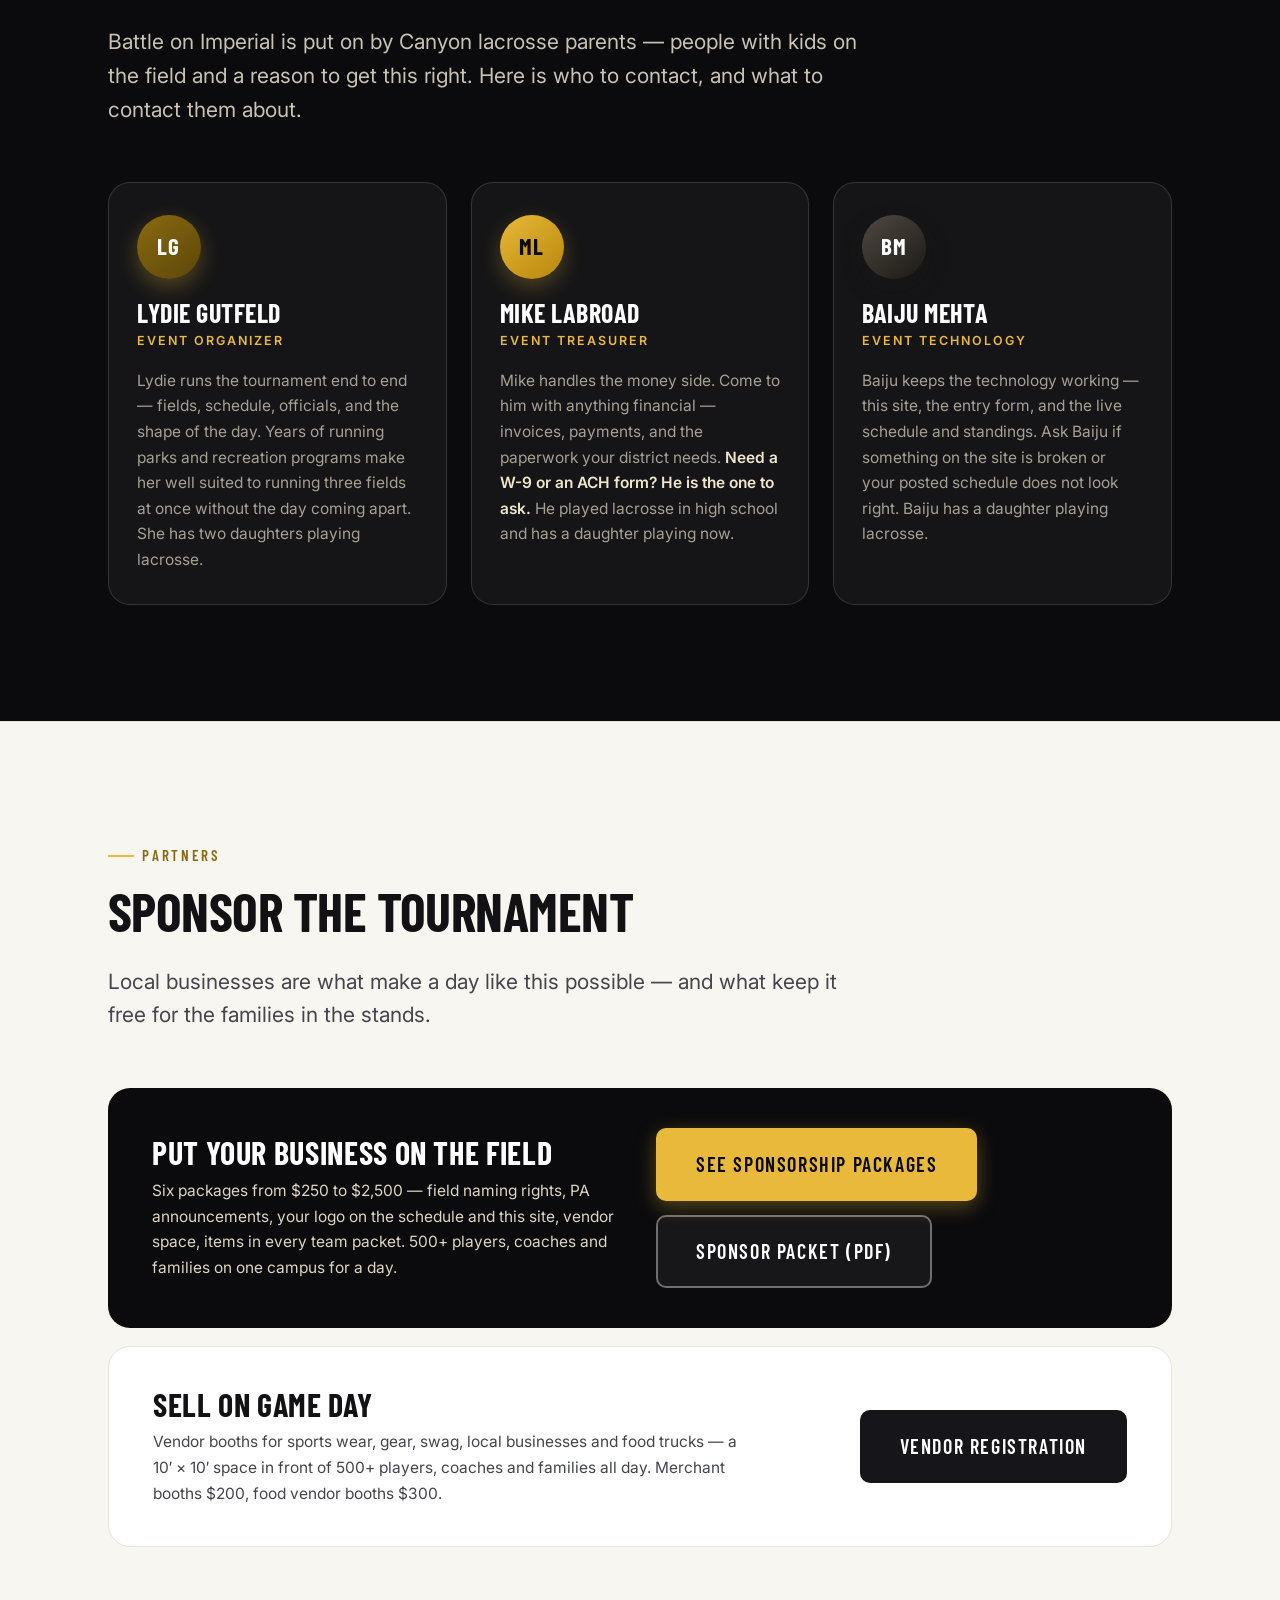
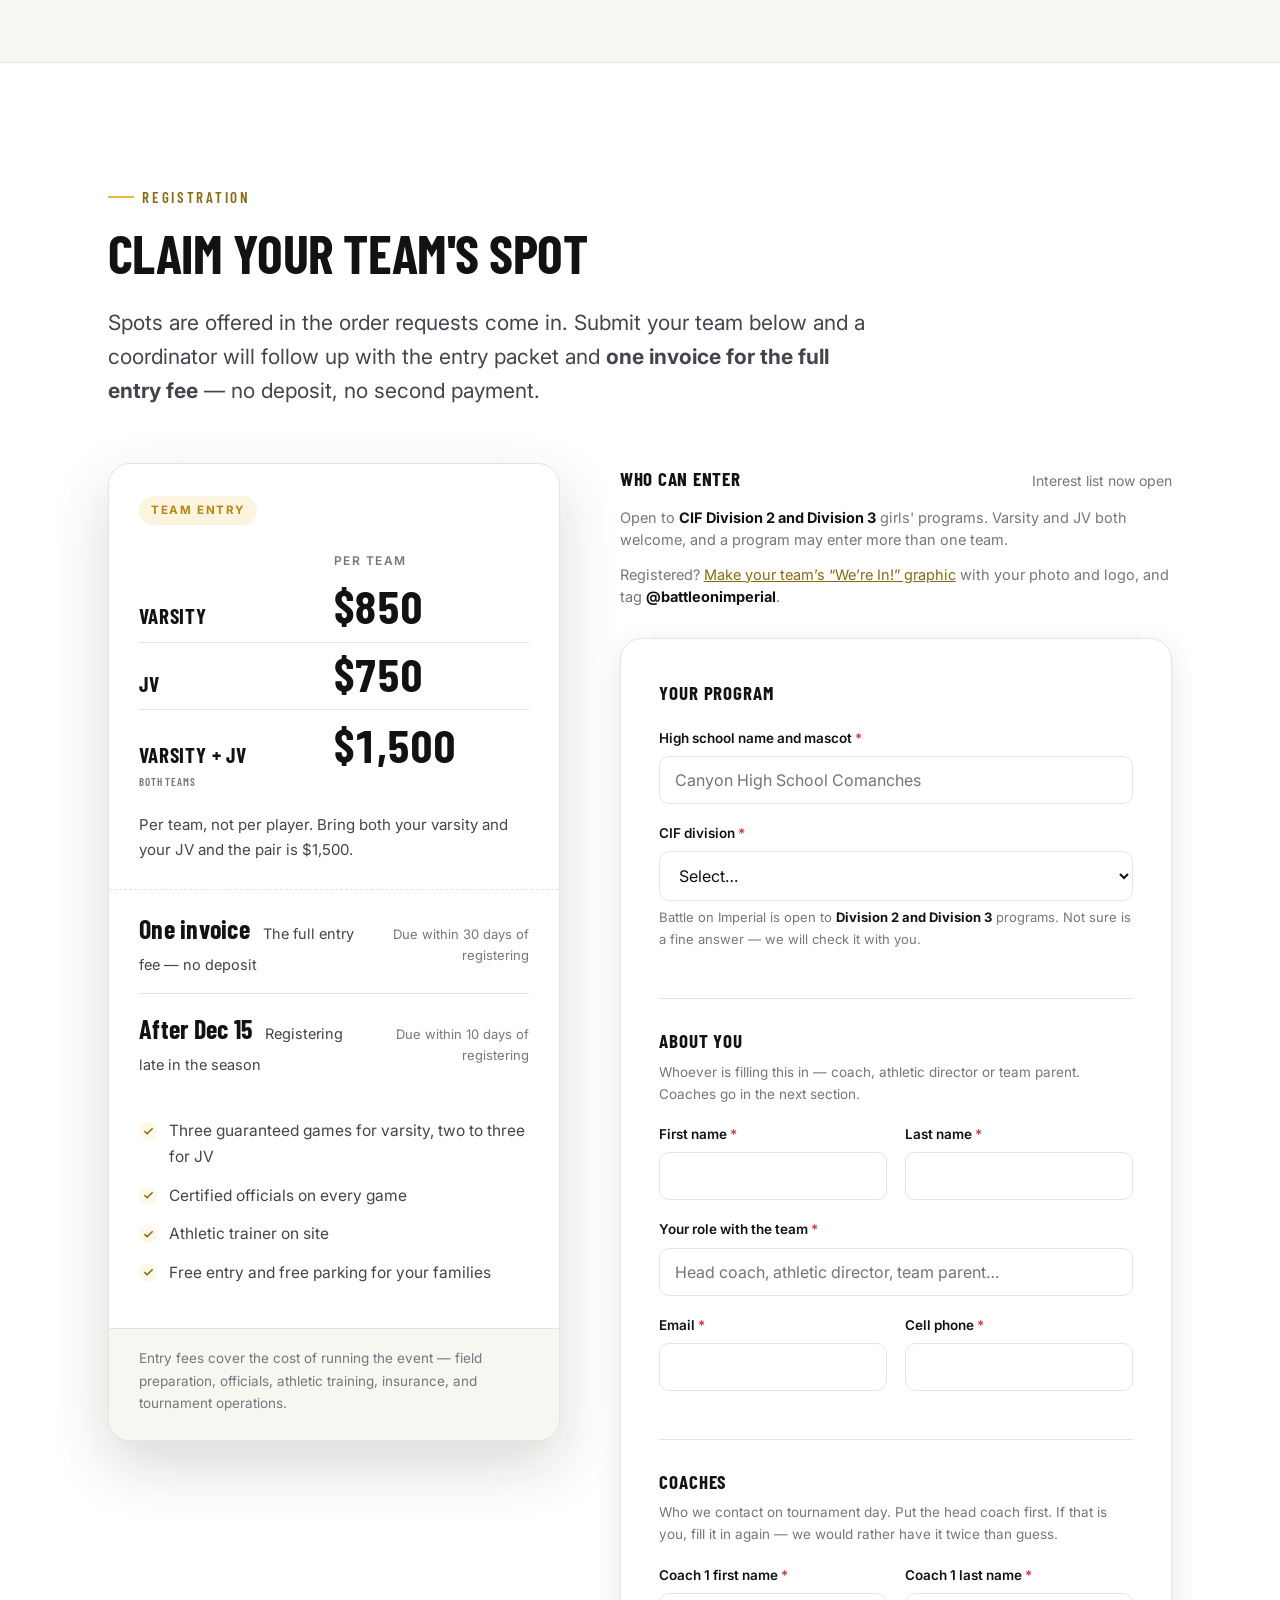
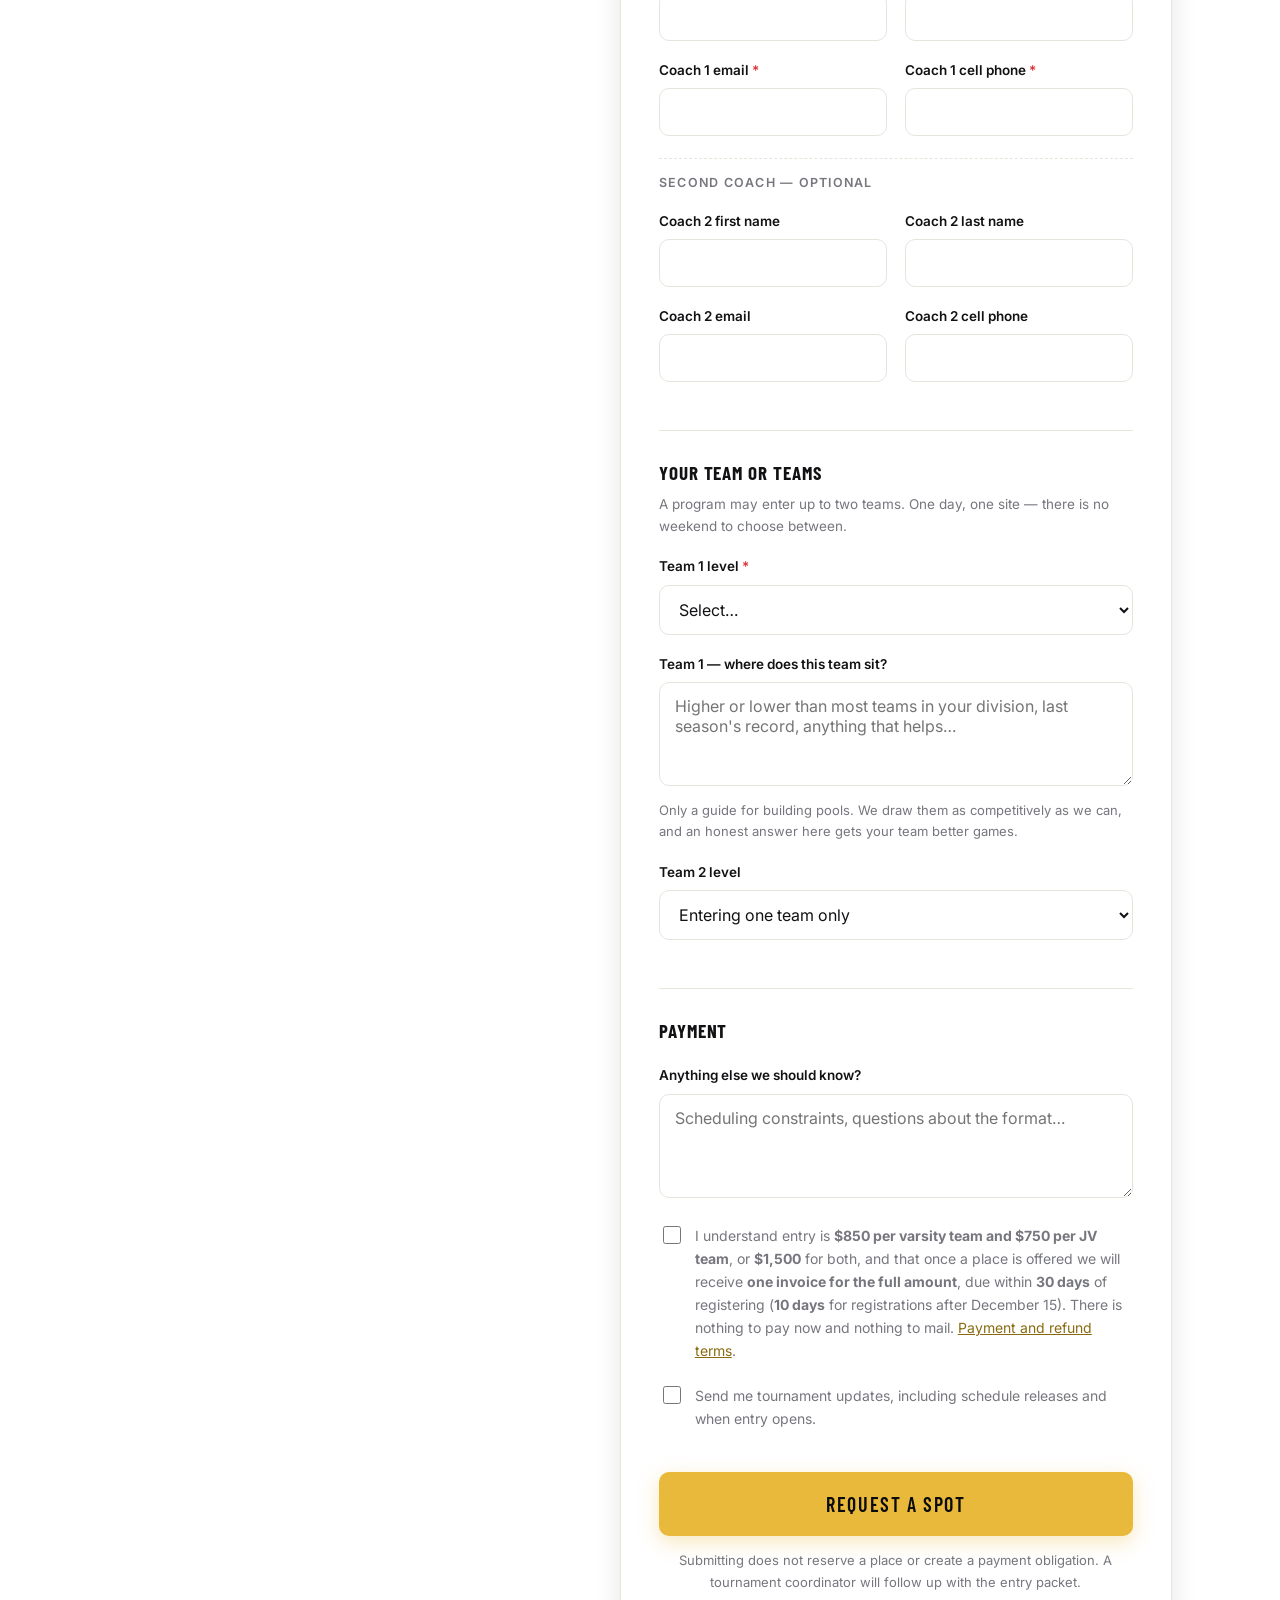
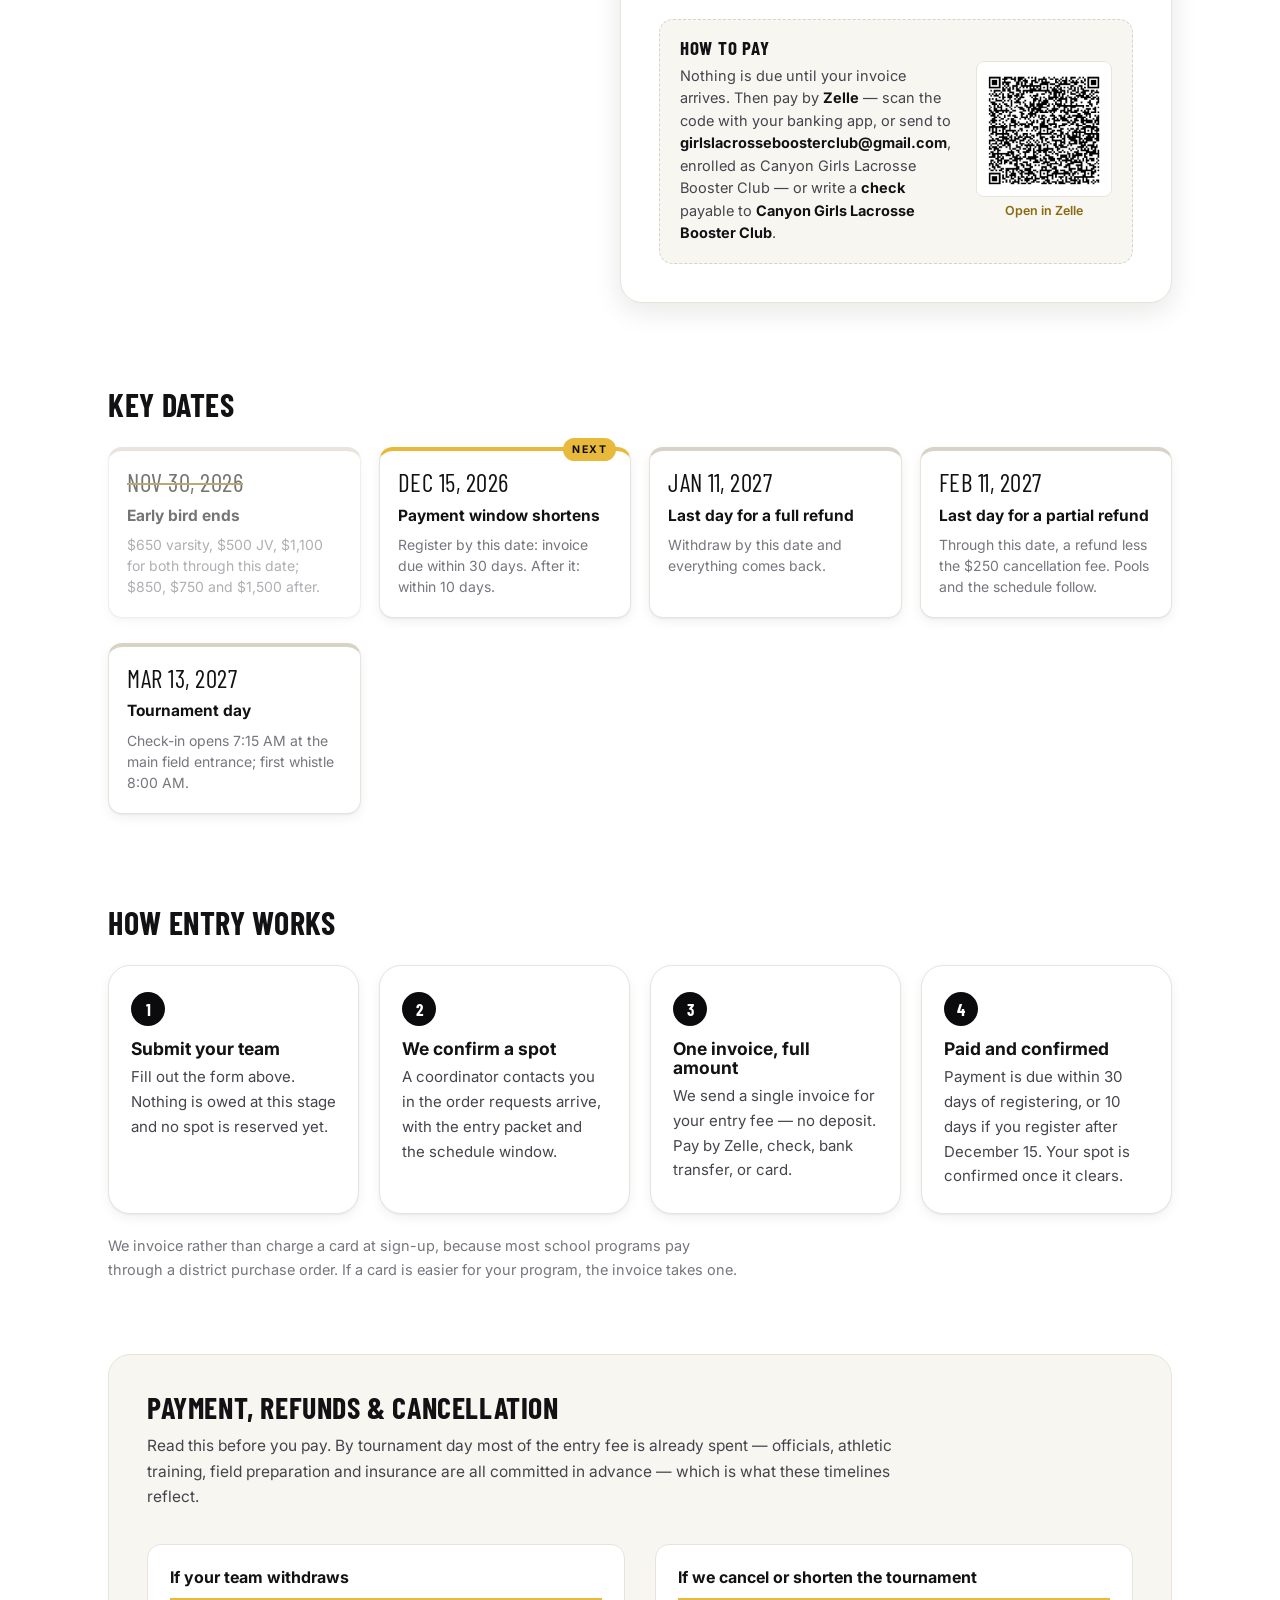
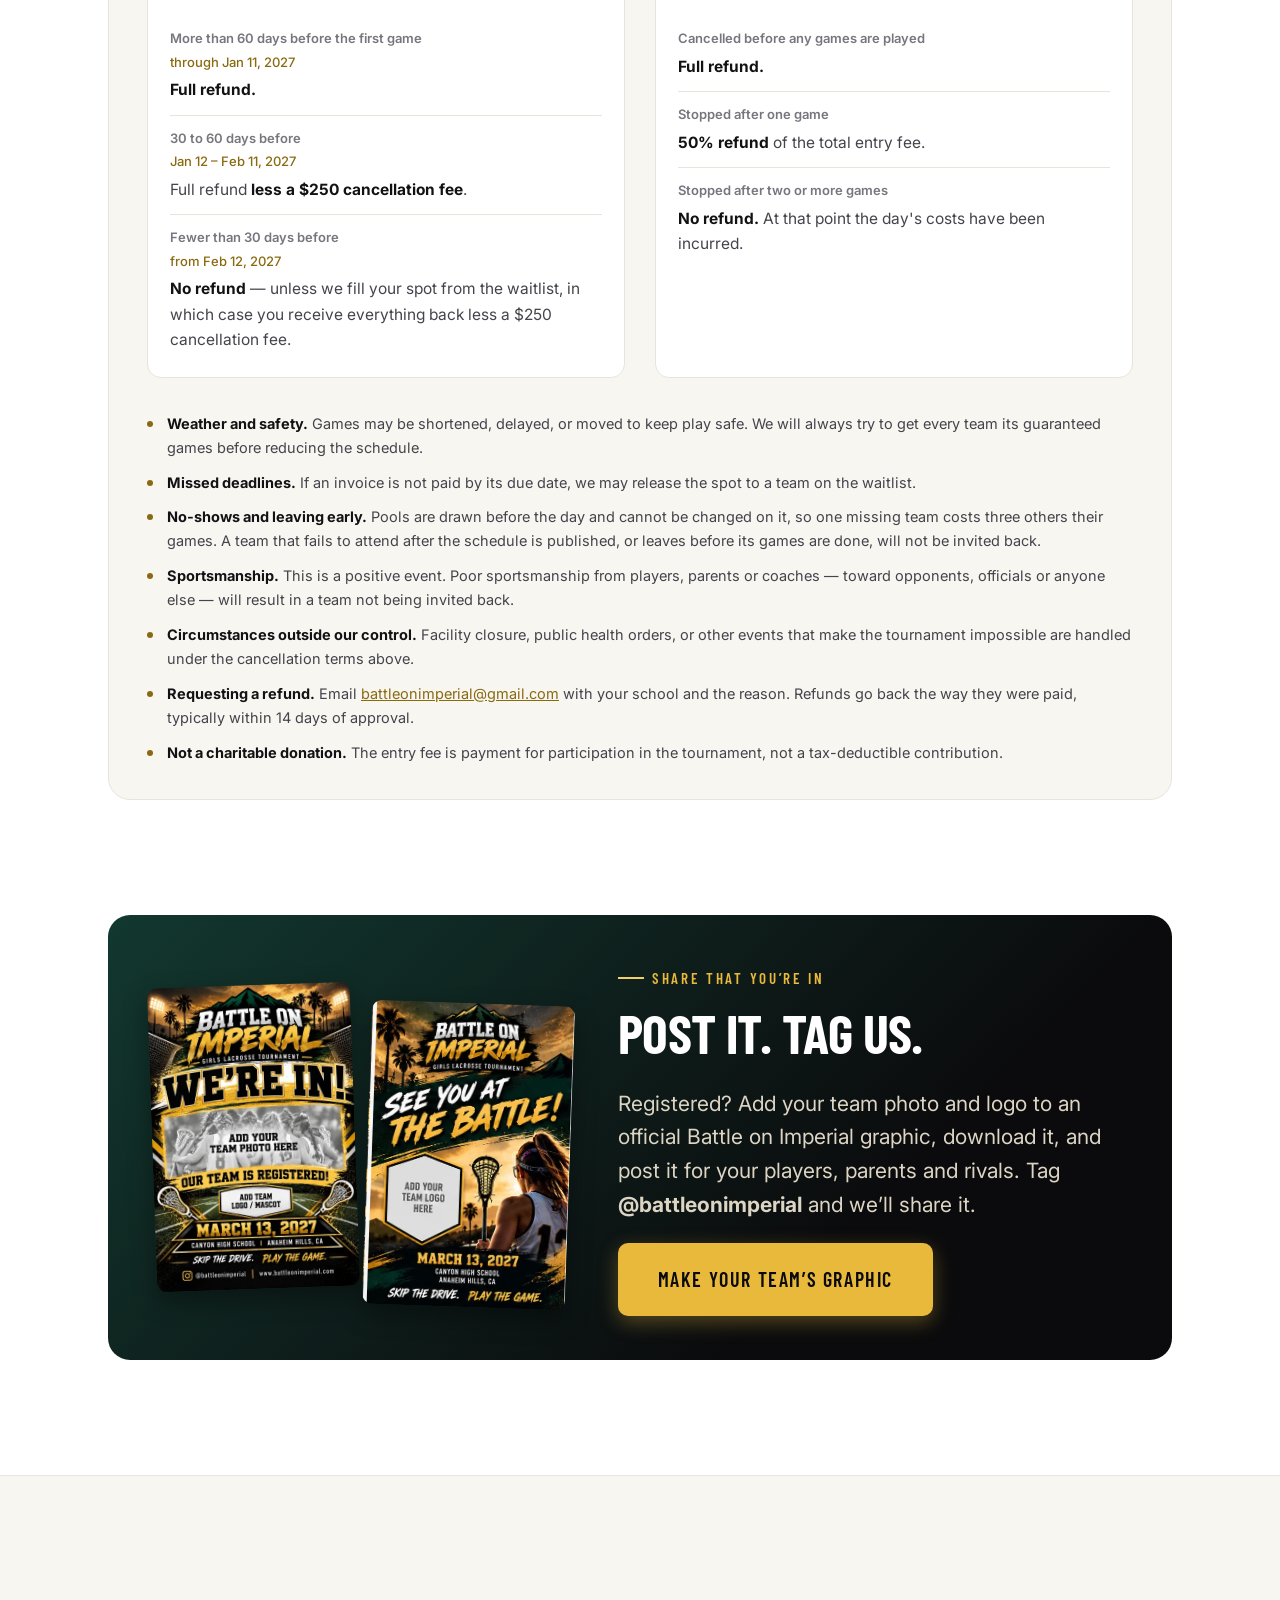
==== commit a606b0a5: "Graphics: Teams / Sponsors / Vendors tabs Each template carries for: 'teams' | 'sponsors' | 'vendors" ====
--- a/index.html
+++ b/index.html
@@ -1620,7 +1620,7 @@
           <li><a href="sponsors.html">Sponsors</a></li>
           <li><a href="vendors.html">Vendors</a></li>
           <li><a href="merch.html">Merchandise</a></li>
-          <li><a href="media.html">Team Graphics</a></li>
+          <li><a href="media.html">Graphics</a></li>
           <li><a href="#policy">Payment &amp; Refunds</a></li>
           <li><a href="#faq">FAQ</a></li>
         </ul>
--- a/assets/styles.css
+++ b/assets/styles.css
@@ -1322,3 +1322,15 @@
 .shareband__text .title { color: #fff; }
 .shareband__text .lede { color: #ddd5c4; margin-bottom: 22px; }
 @media (max-width: 760px) { .shareband { grid-template-columns: 1fr; } .shareband__pics { max-width: 360px; } }
+
+/* Graphics page tabs: Teams / Sponsors / Vendors. */
+.mediatabs { display: flex; gap: 8px; flex-wrap: wrap; margin: 0 0 22px; border-bottom: 2px solid var(--line); }
+.mediatab {
+  font: inherit; font-family: var(--font-display); font-size: 19px; letter-spacing: .04em; text-transform: uppercase;
+  padding: 10px 18px; border: 0; background: none; color: var(--muted); cursor: pointer;
+  border-bottom: 3px solid transparent; margin-bottom: -2px;
+}
+.mediatab:hover { color: var(--ink); }
+.mediatab[aria-selected="true"] { color: var(--ink); border-bottom-color: var(--gold); }
+.mediacard--soon { border-style: dashed; background: var(--surface-2); max-width: 420px; }
+.mediacard--soon .mediacard__body { padding: 24px 22px; }
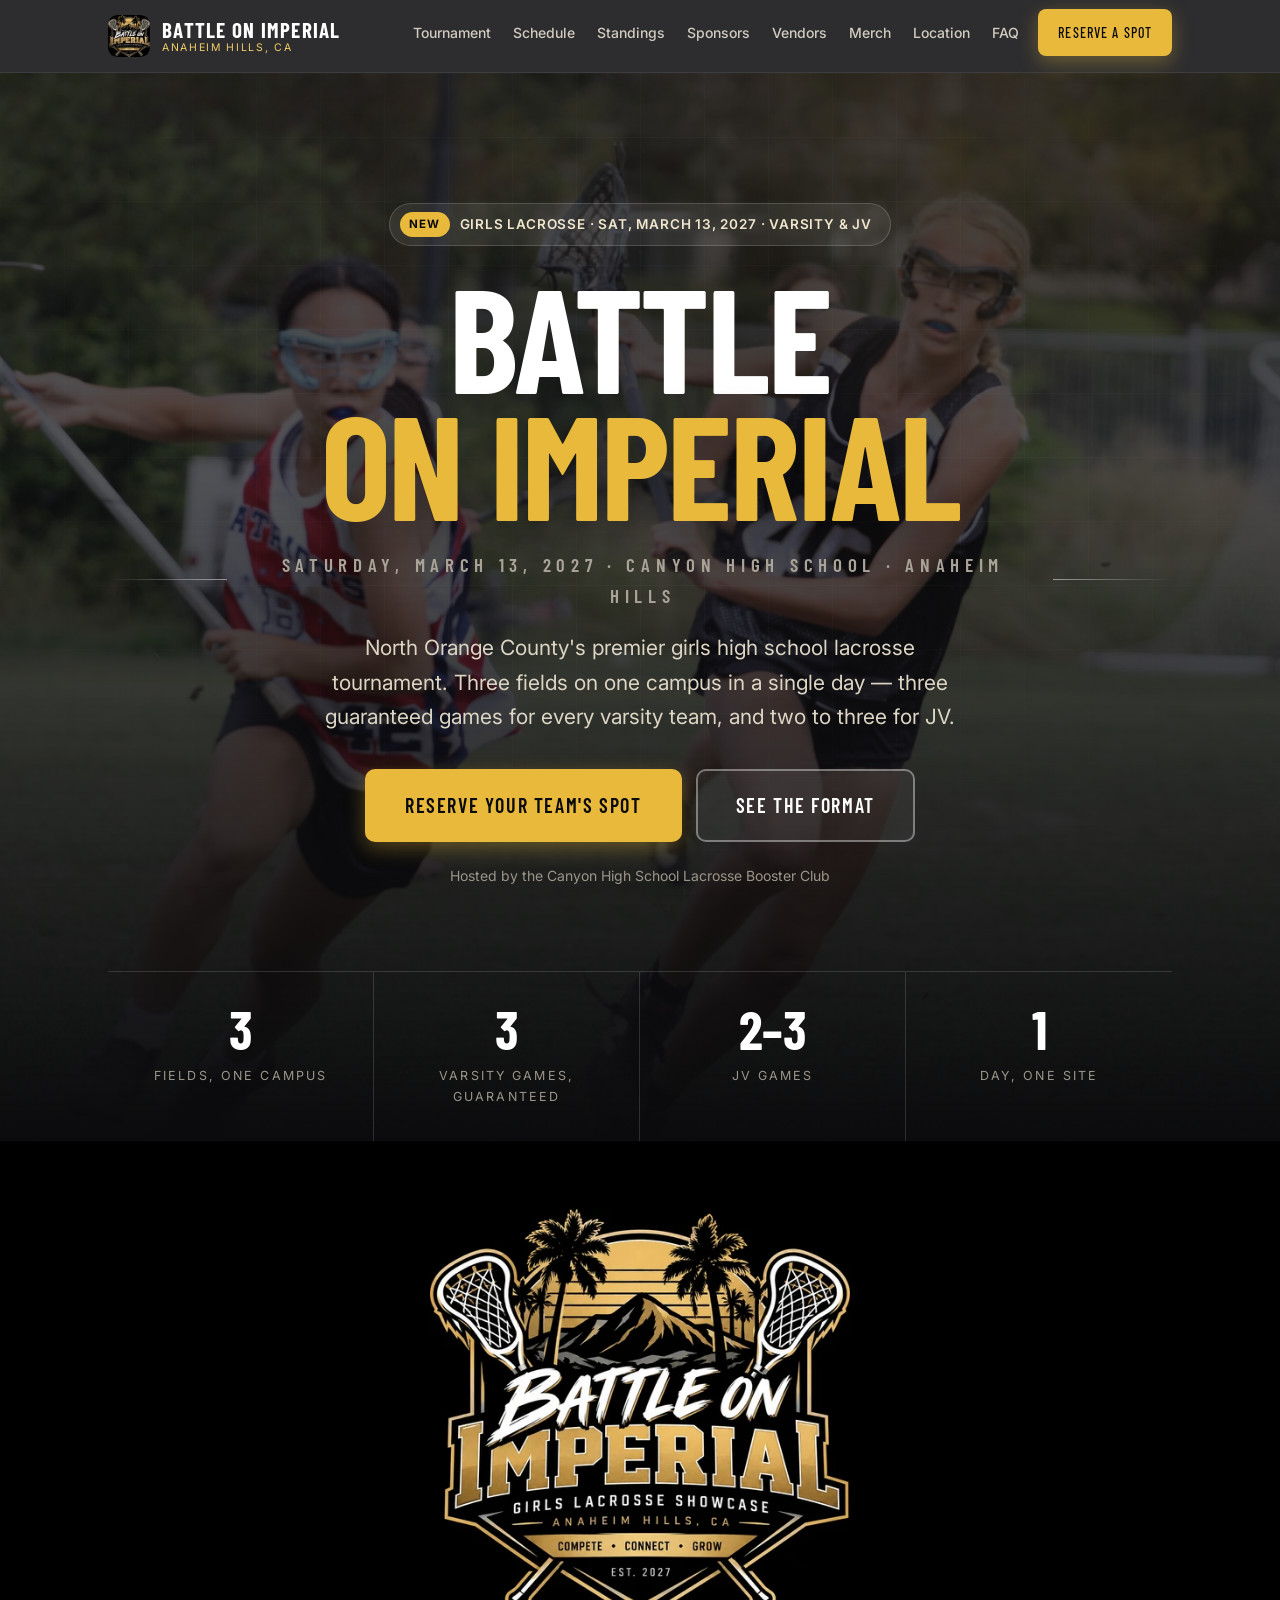
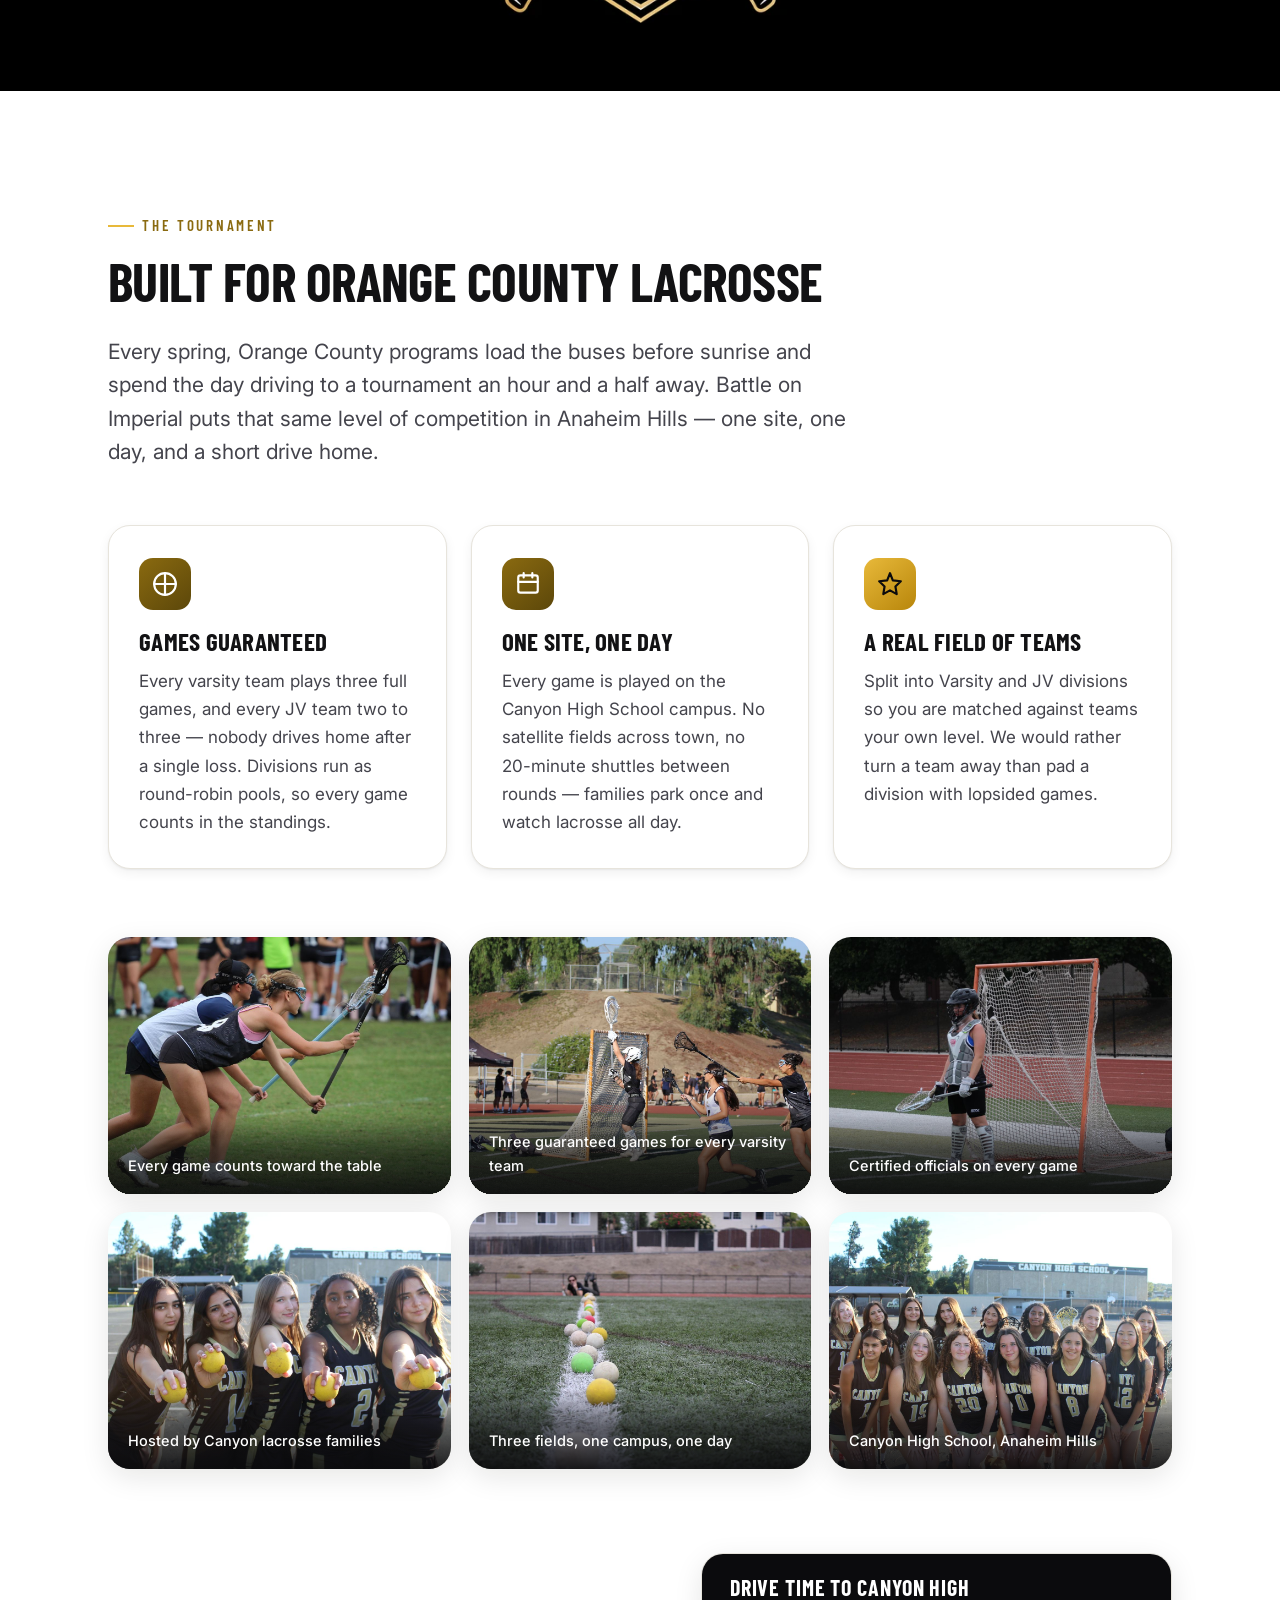
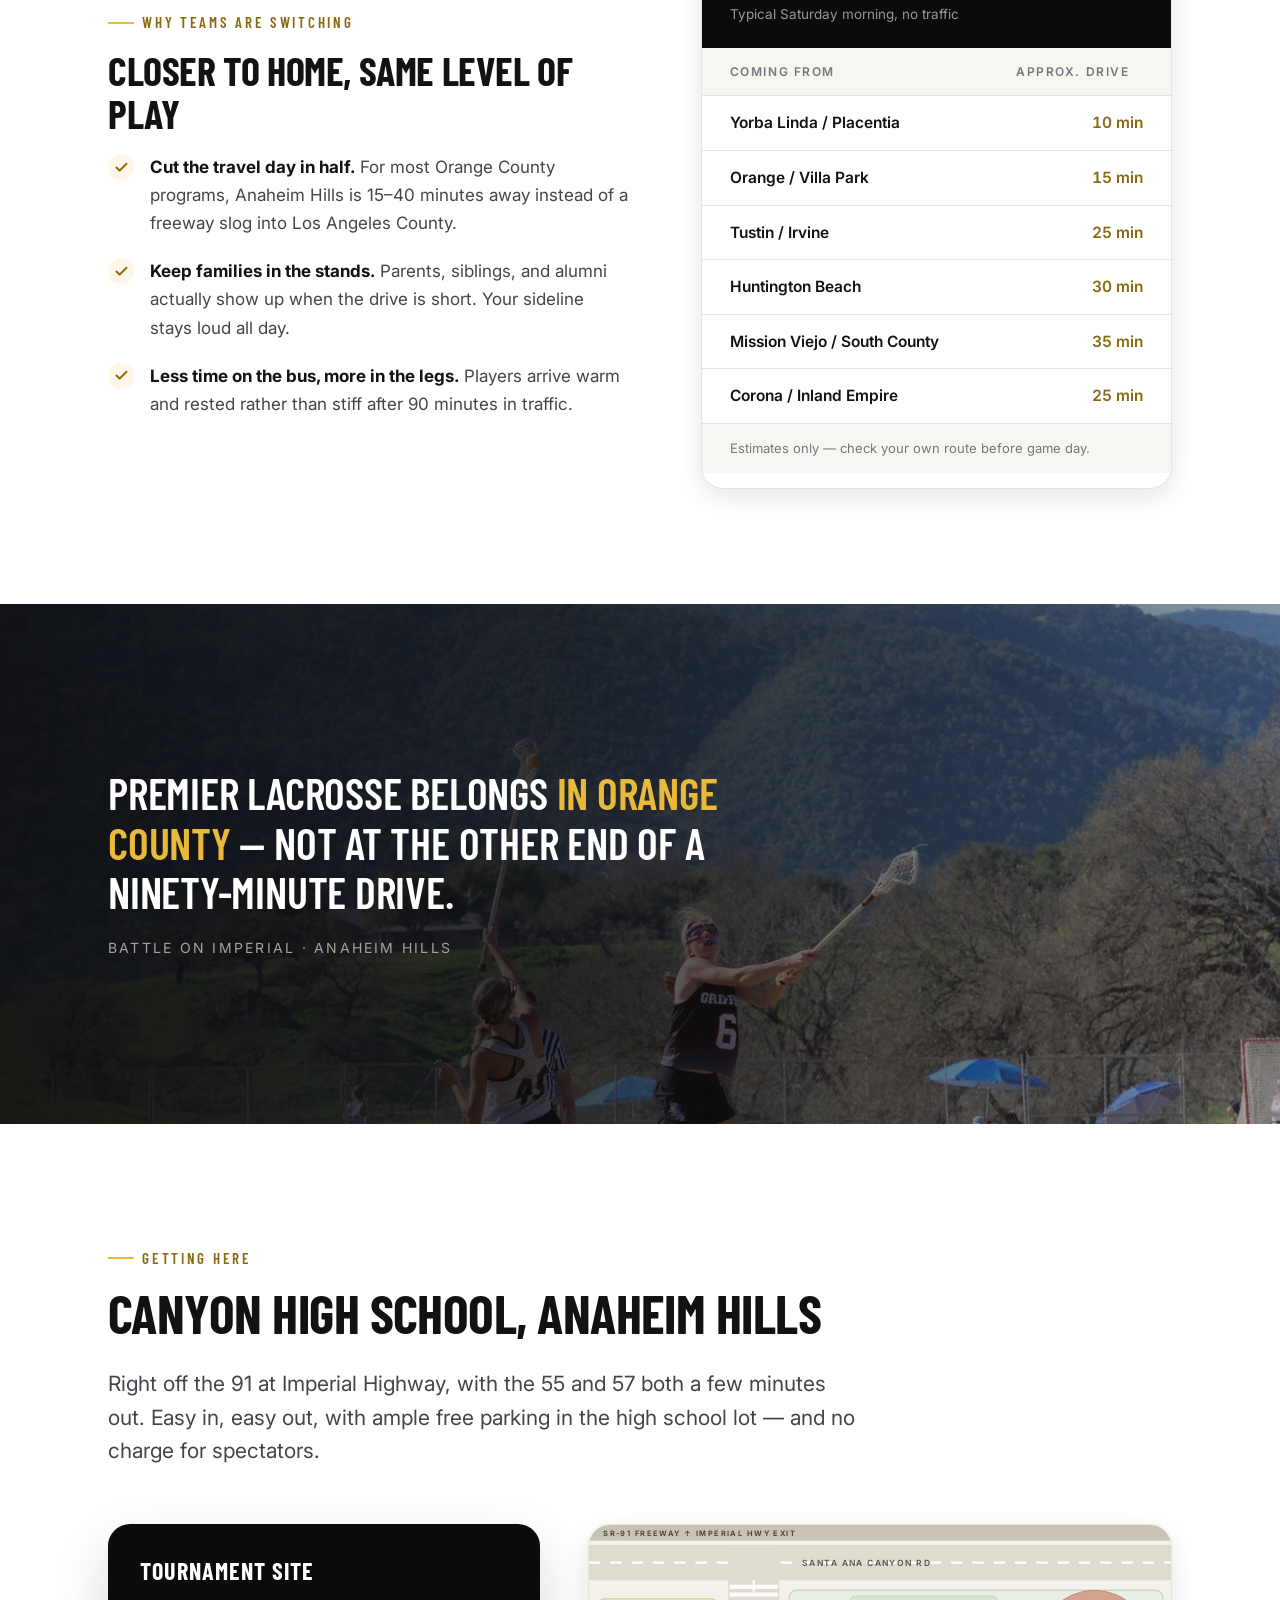
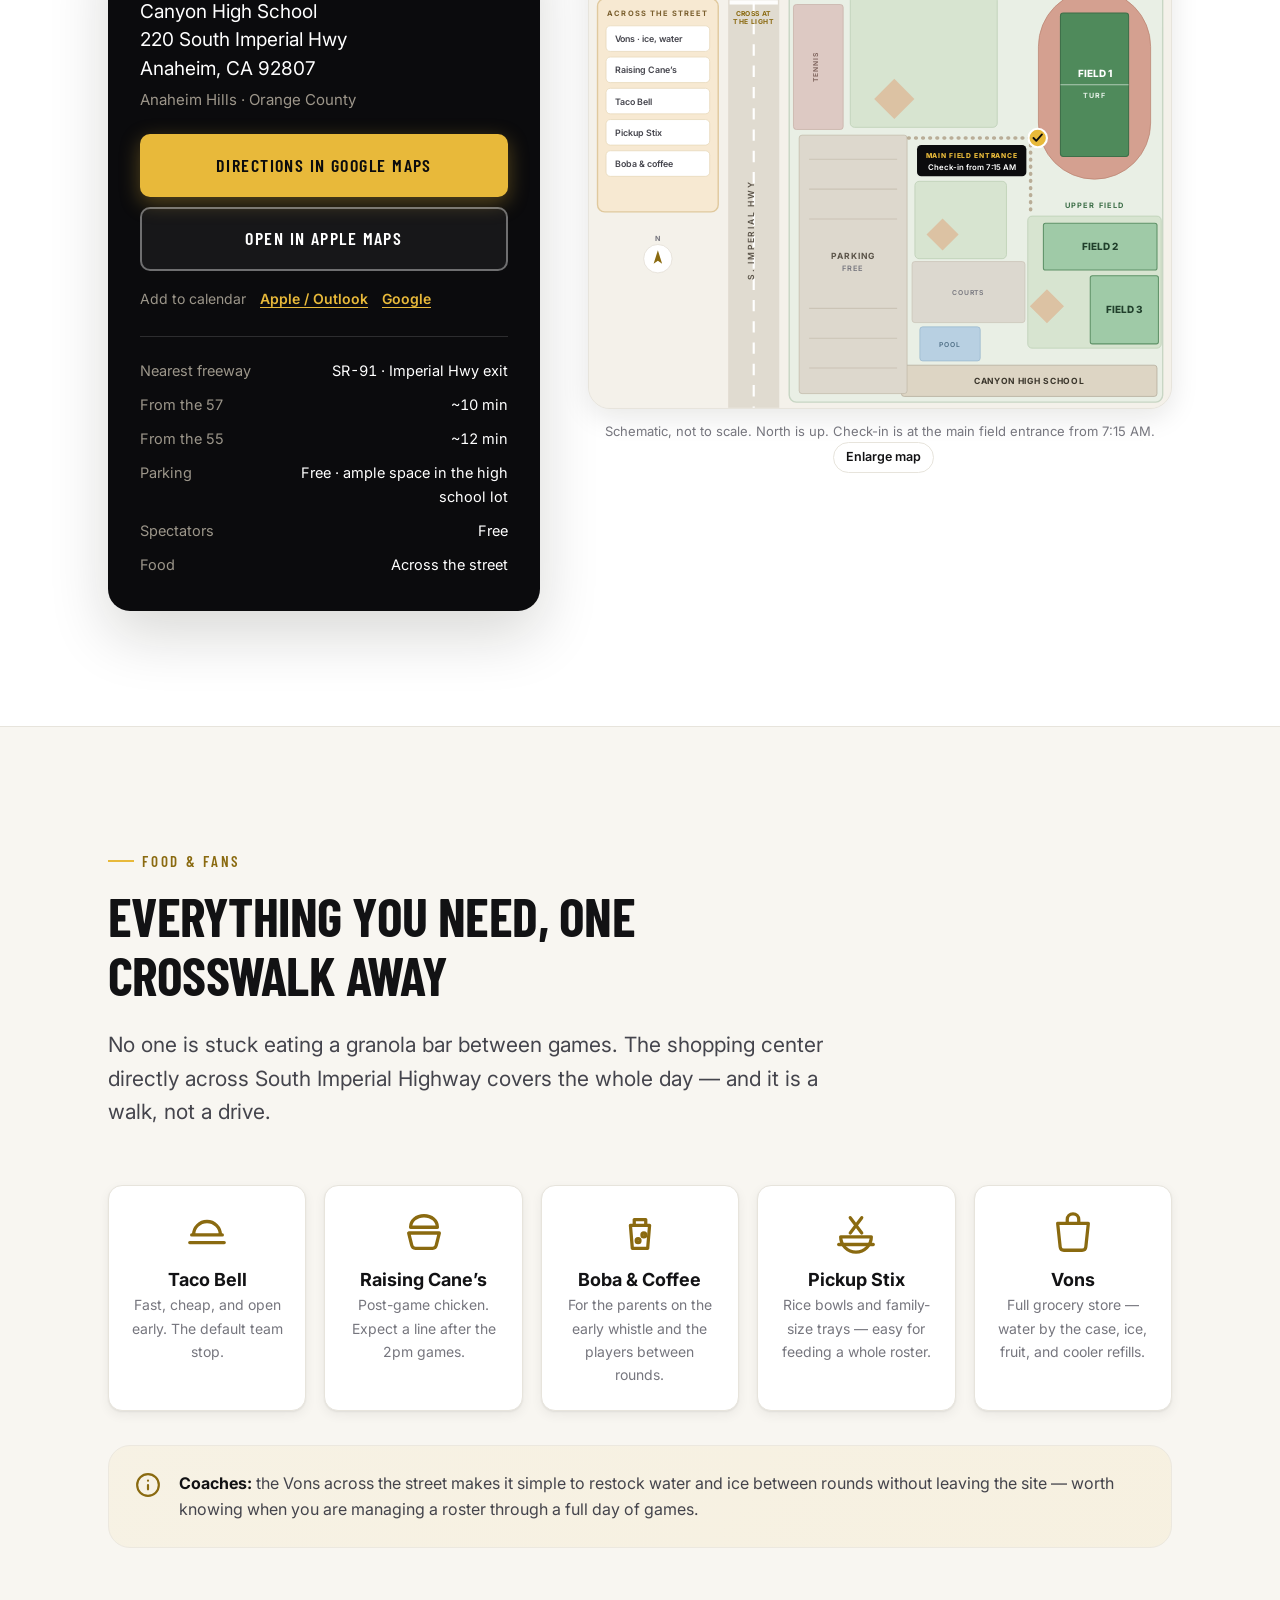
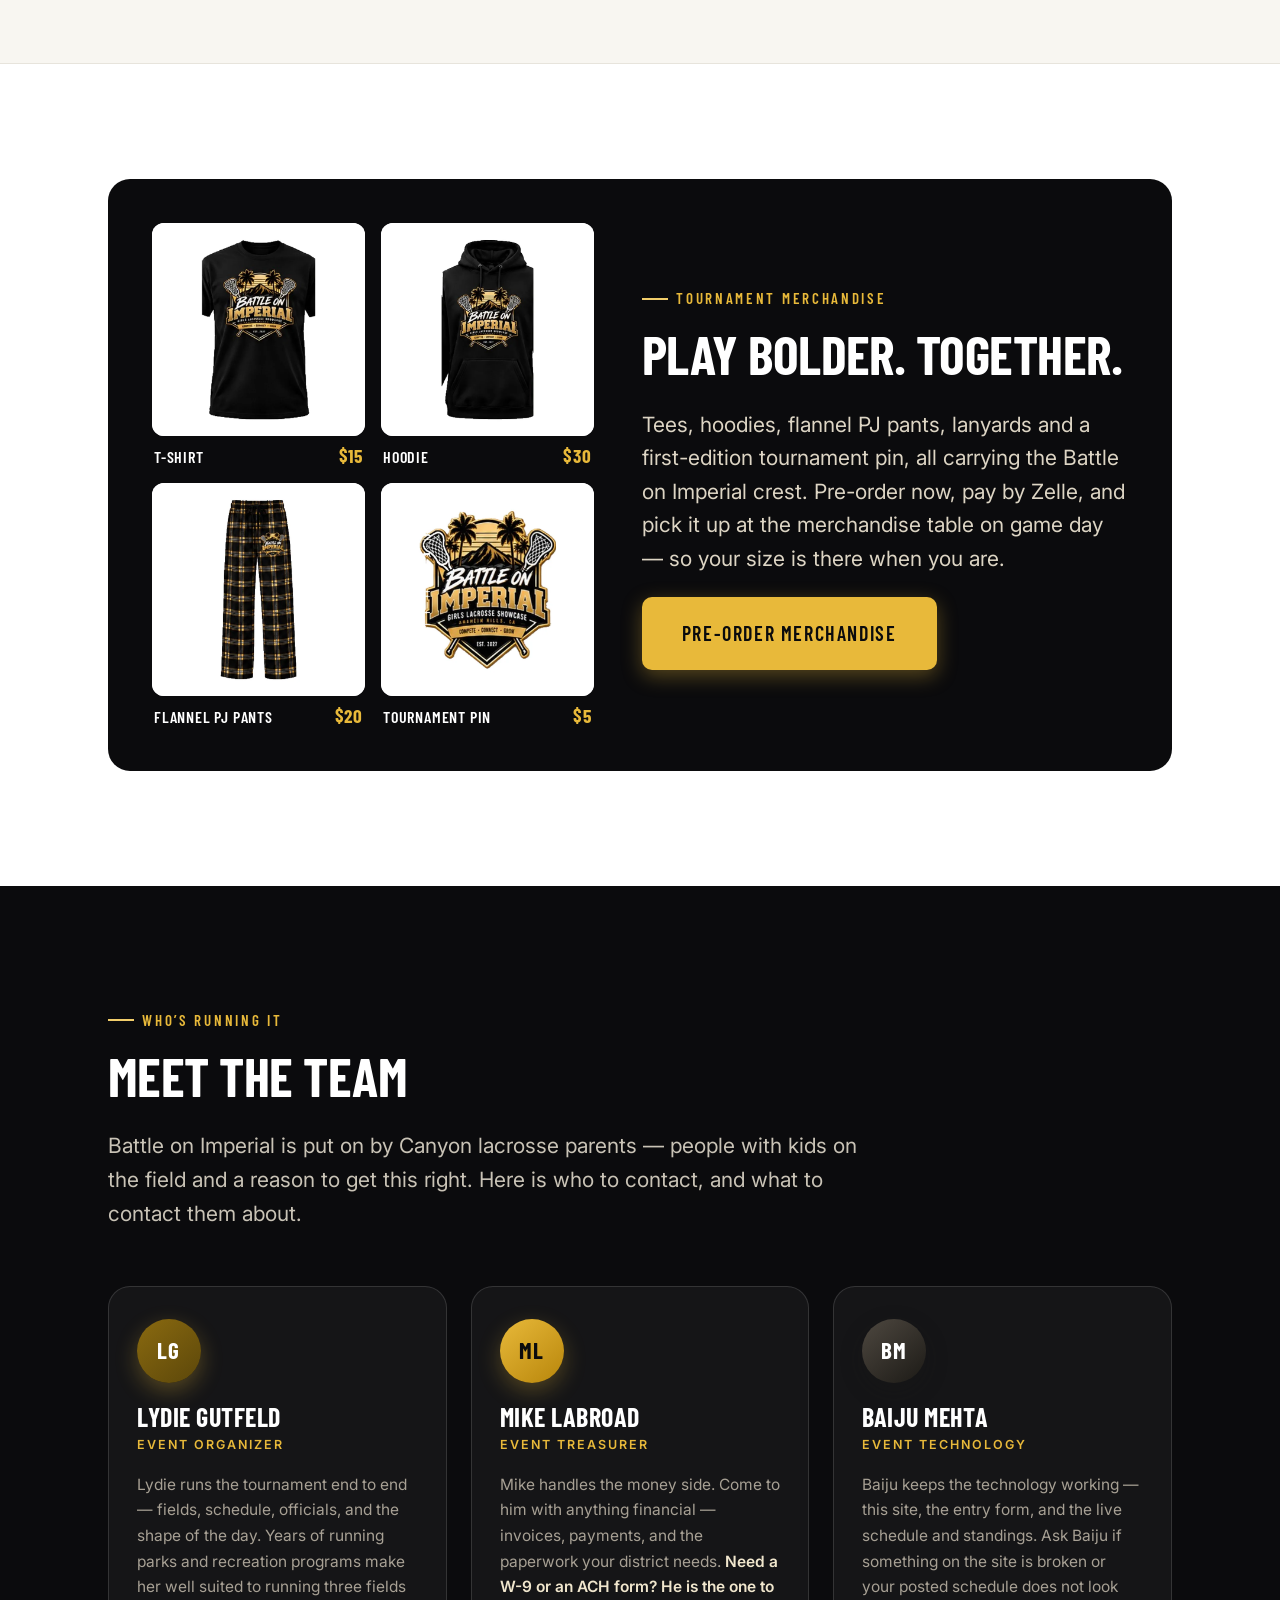
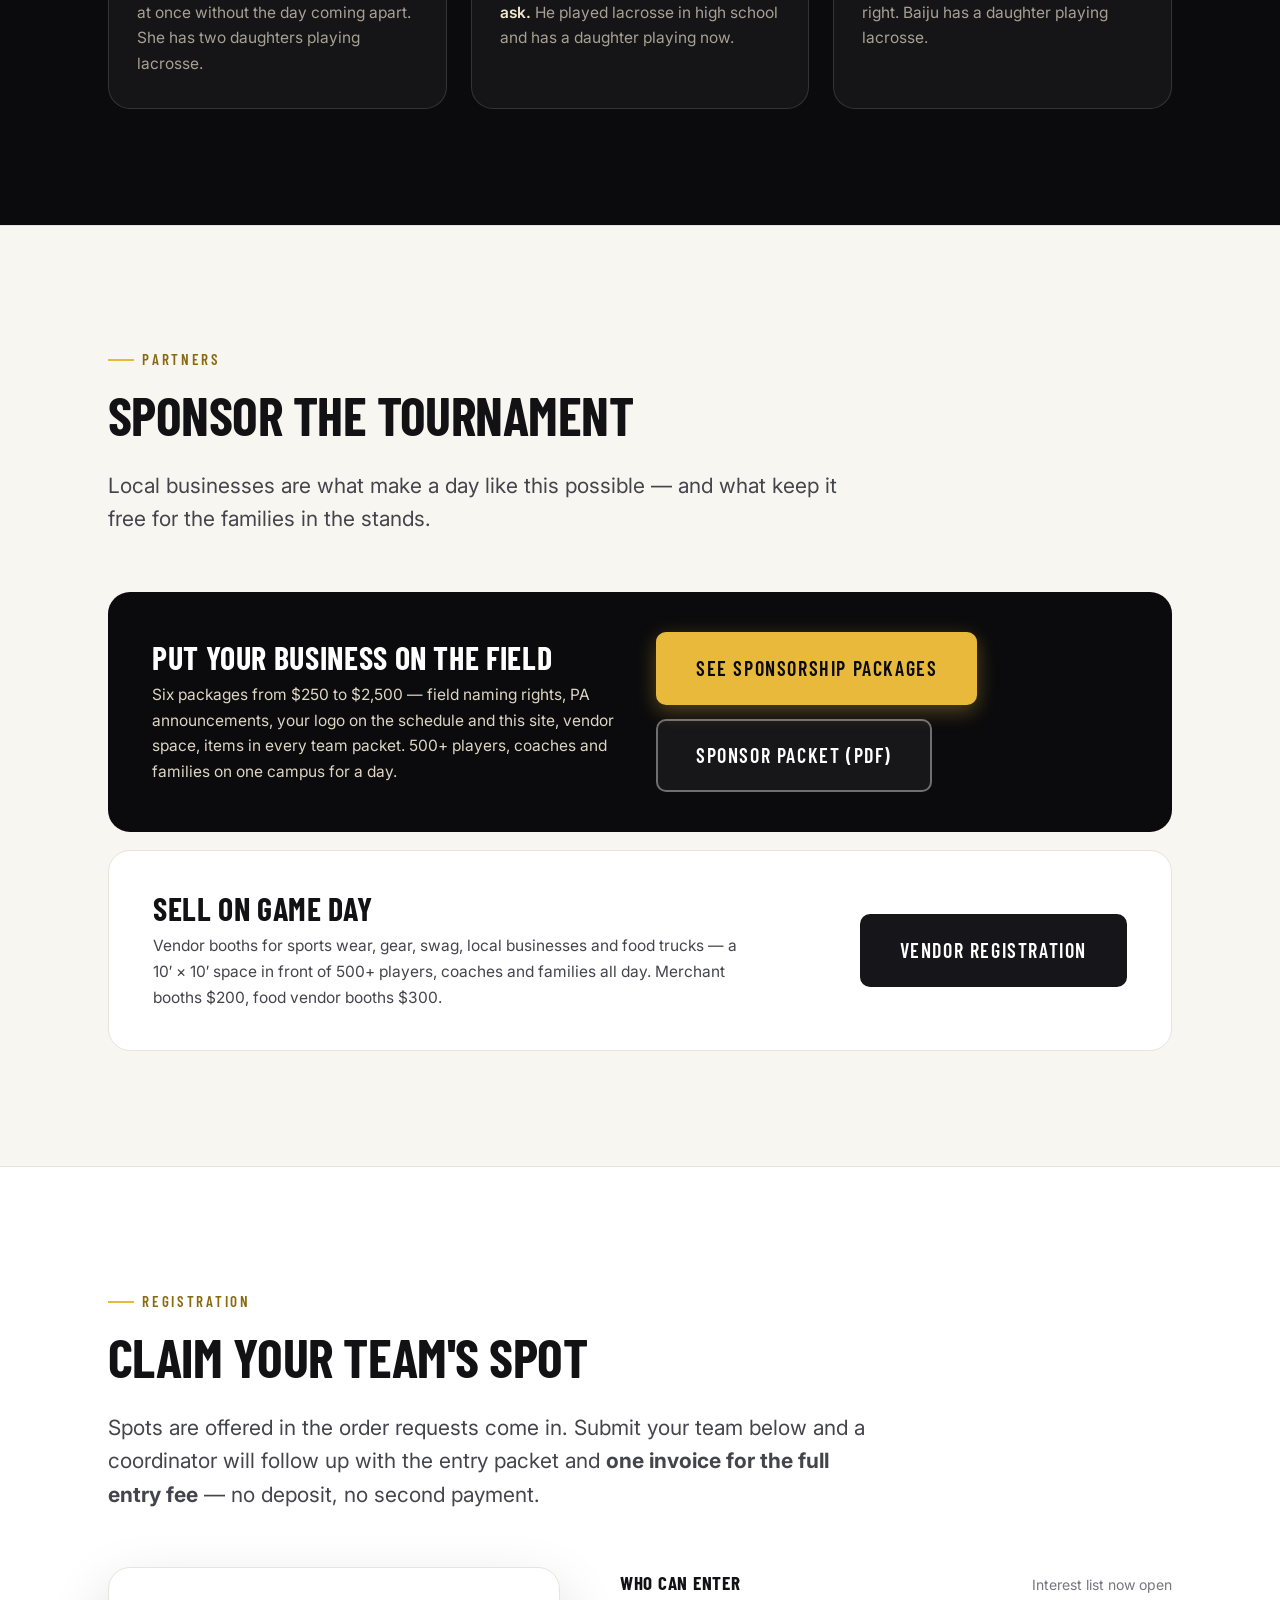
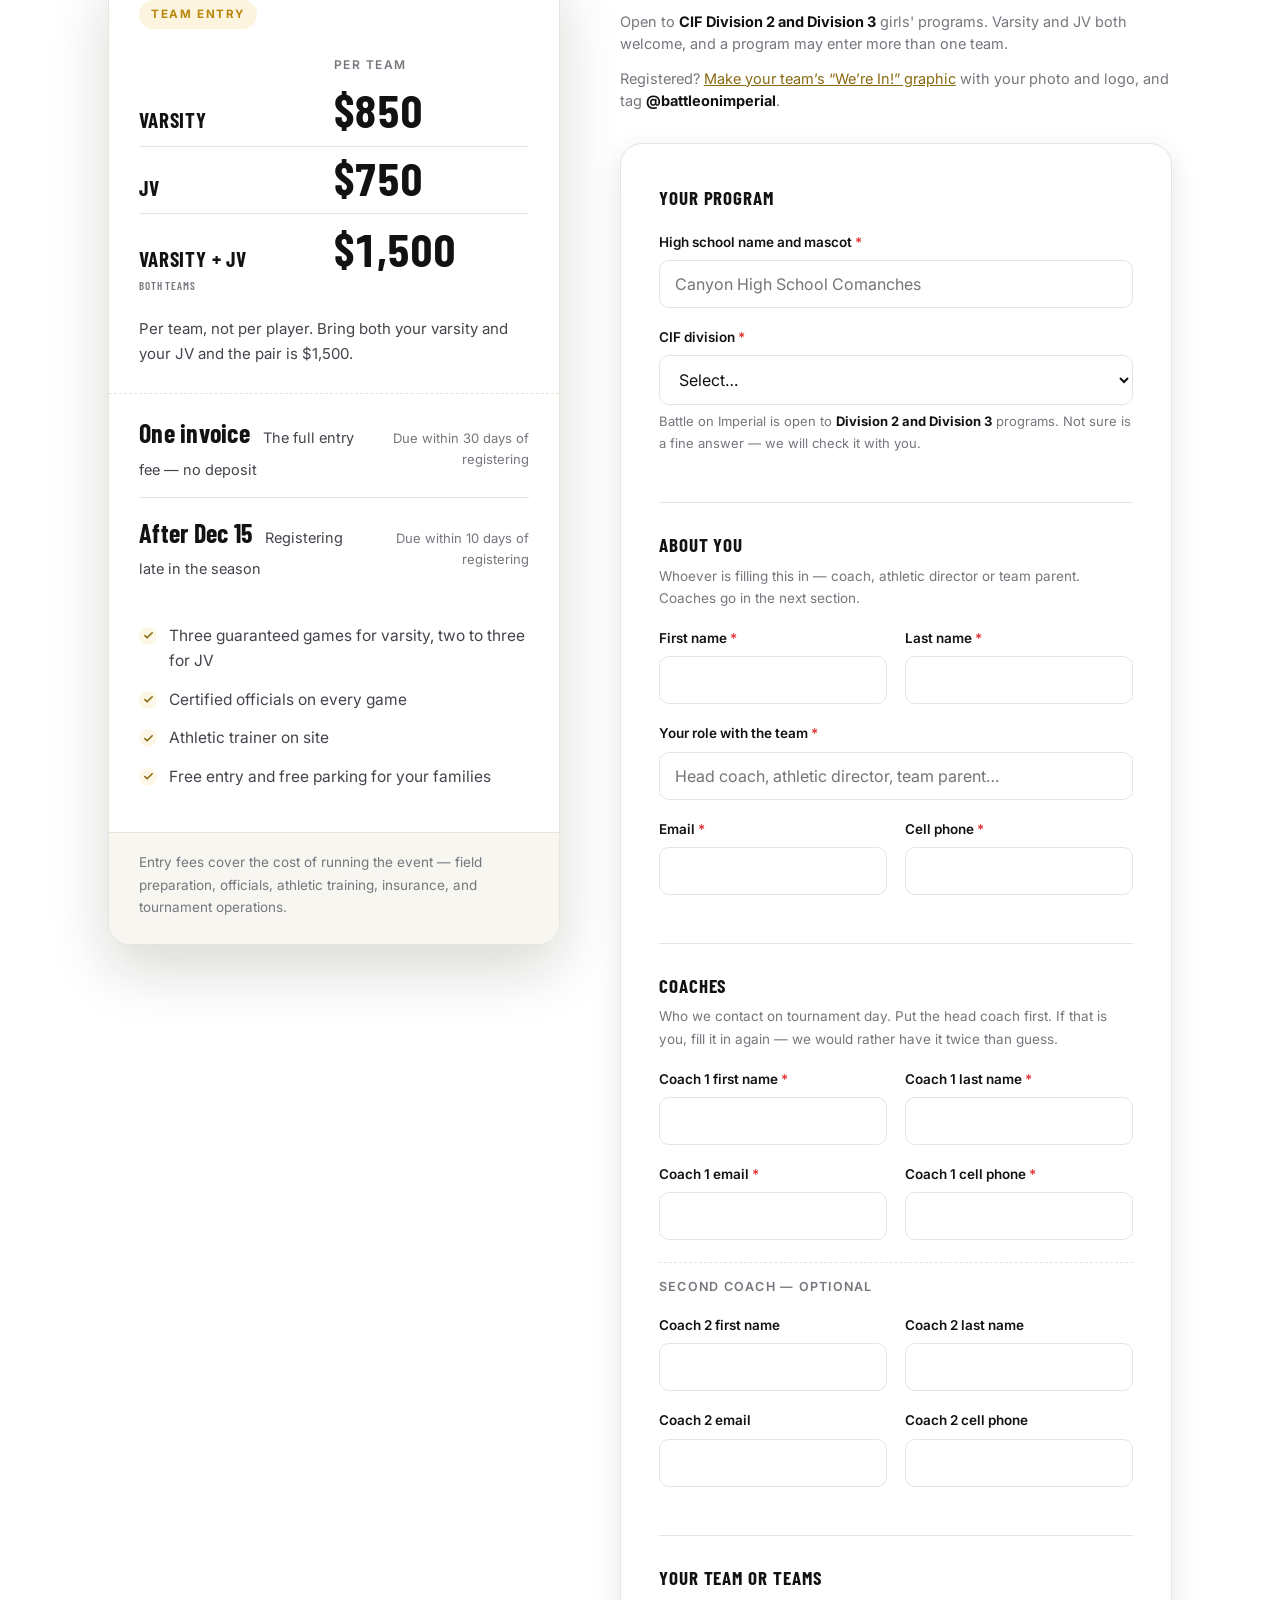
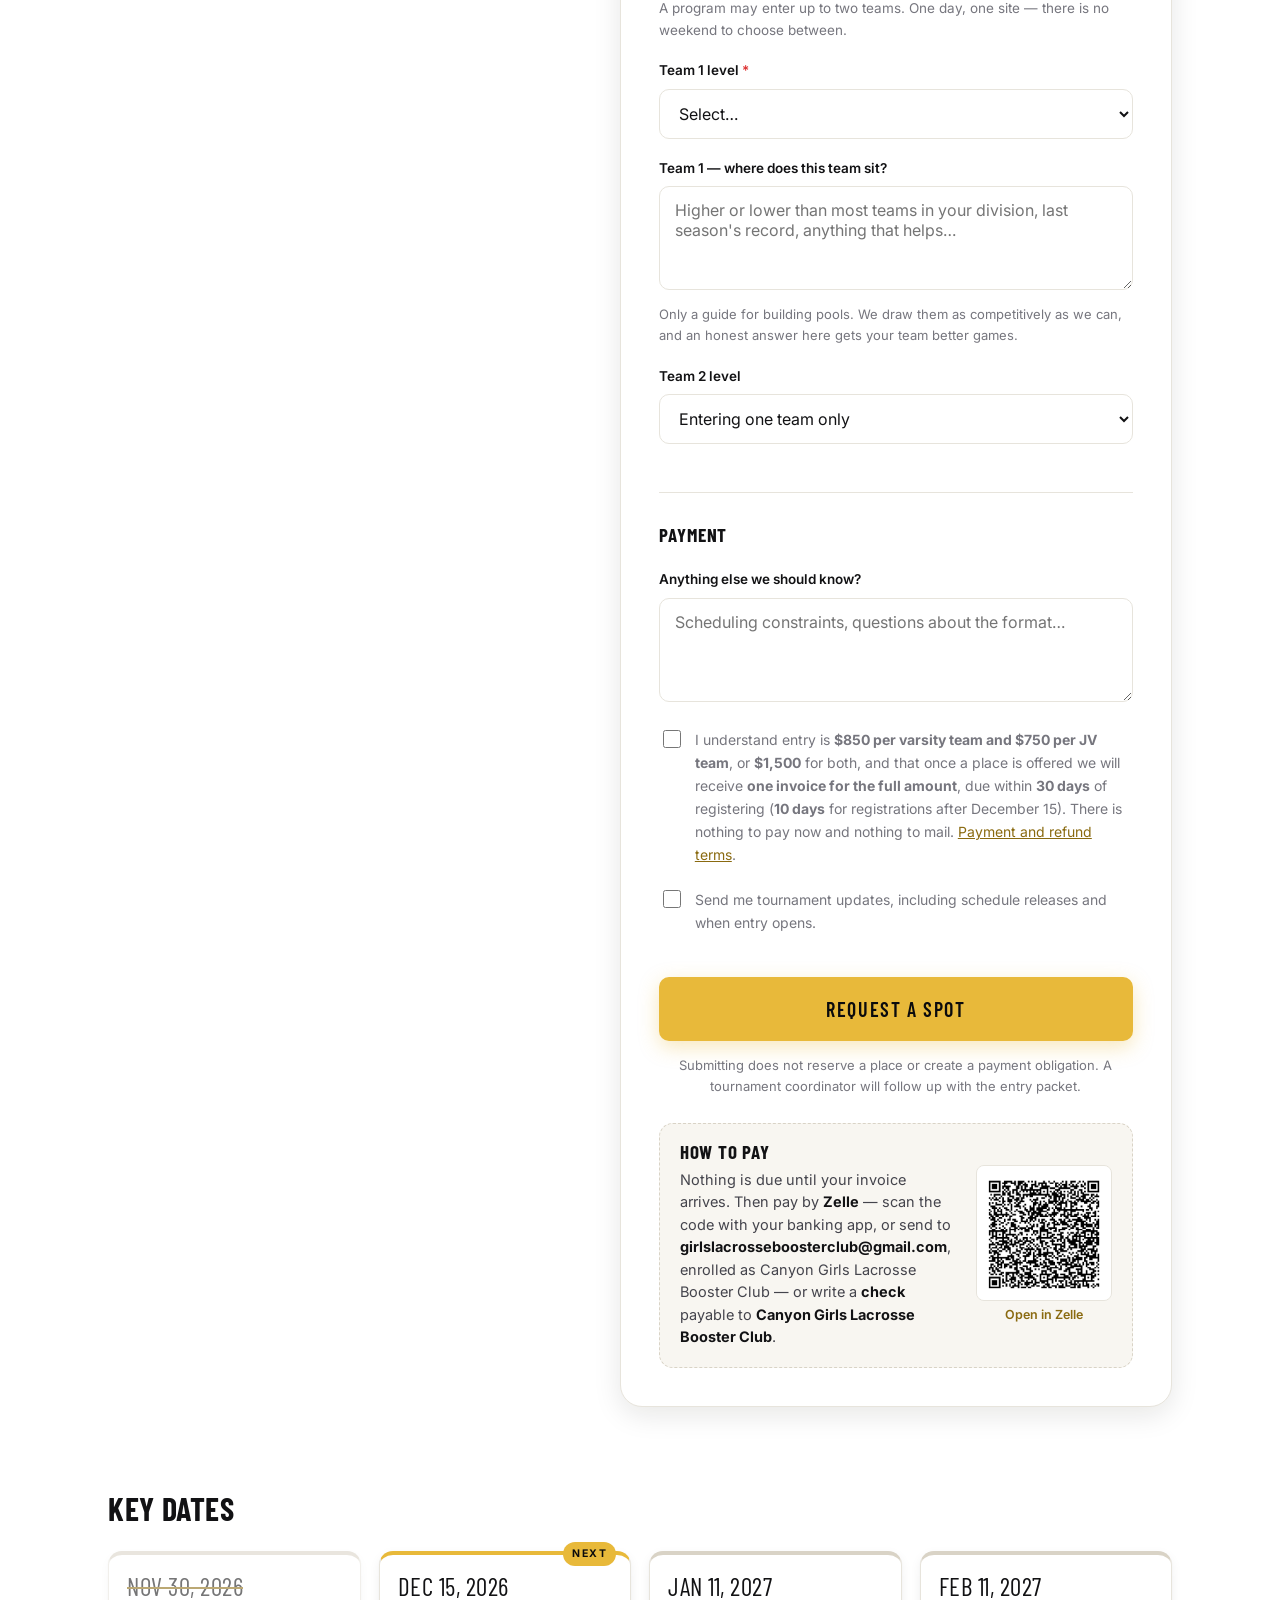
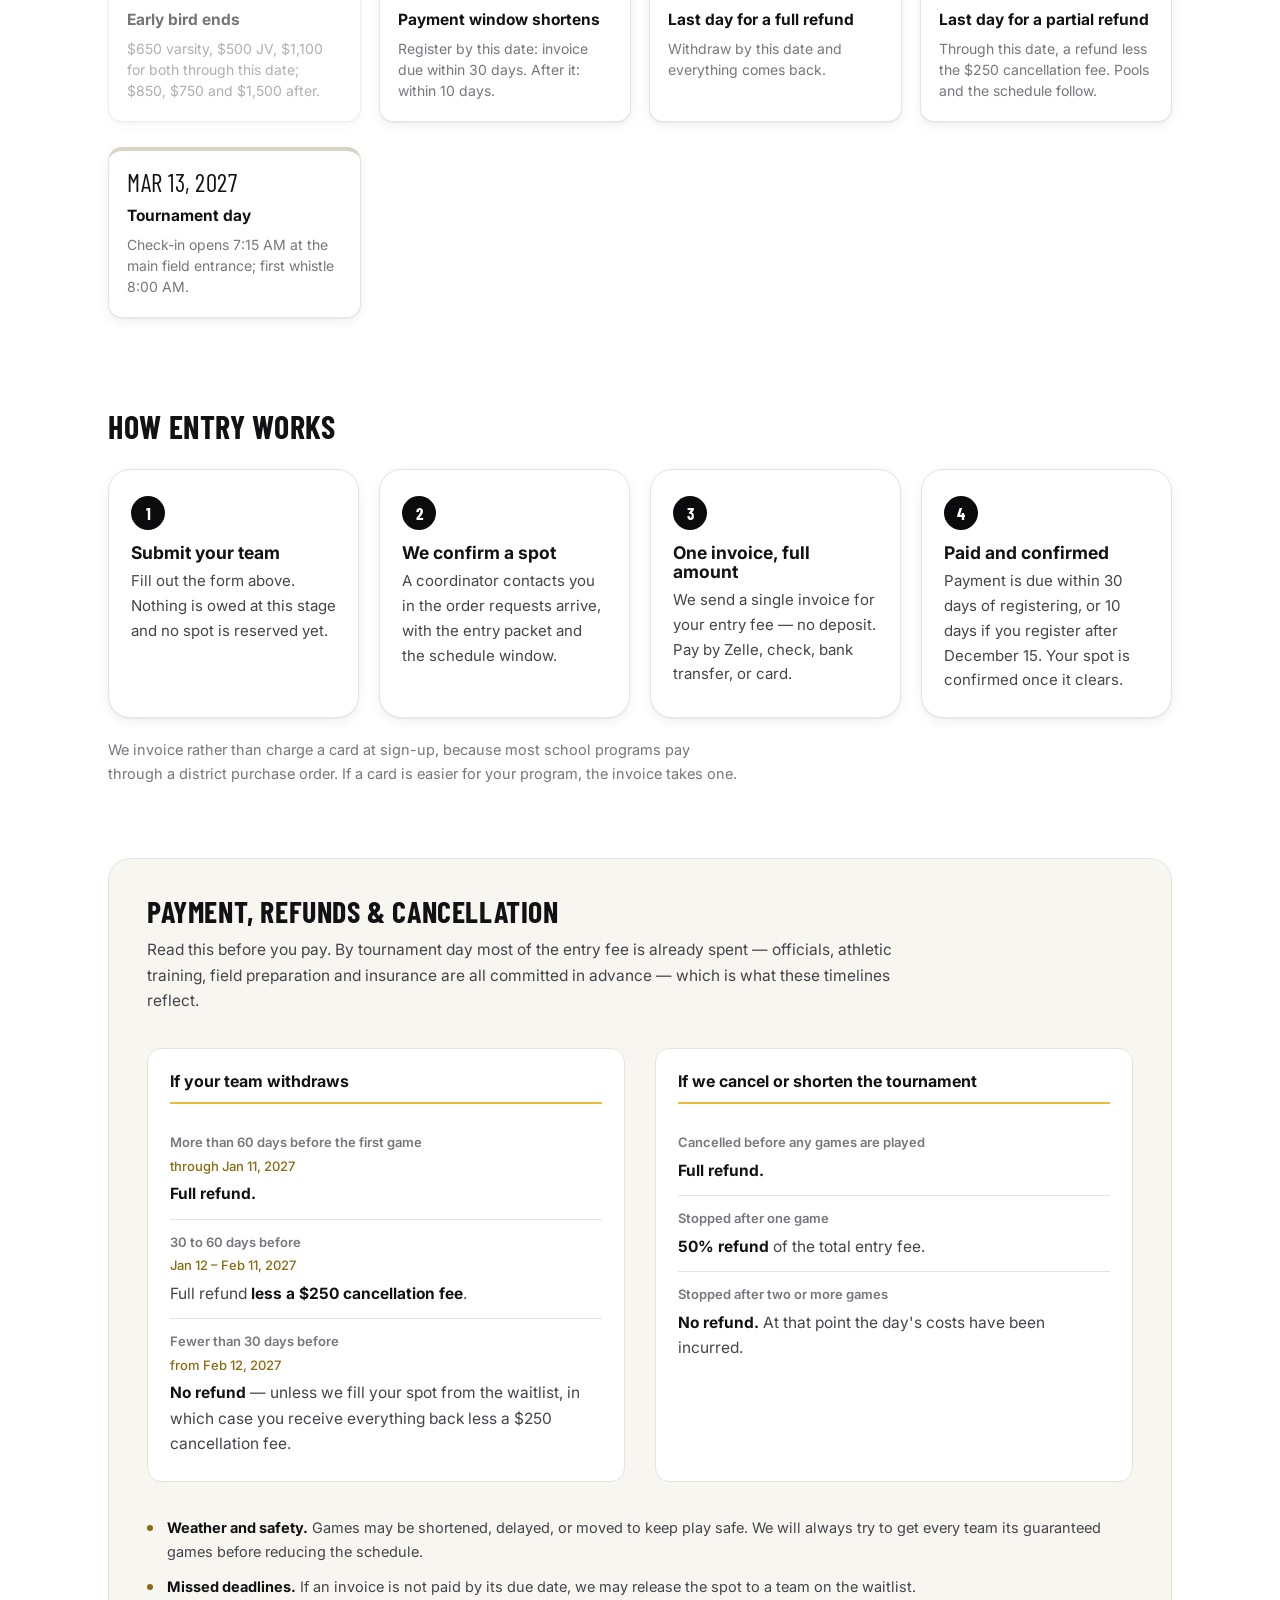
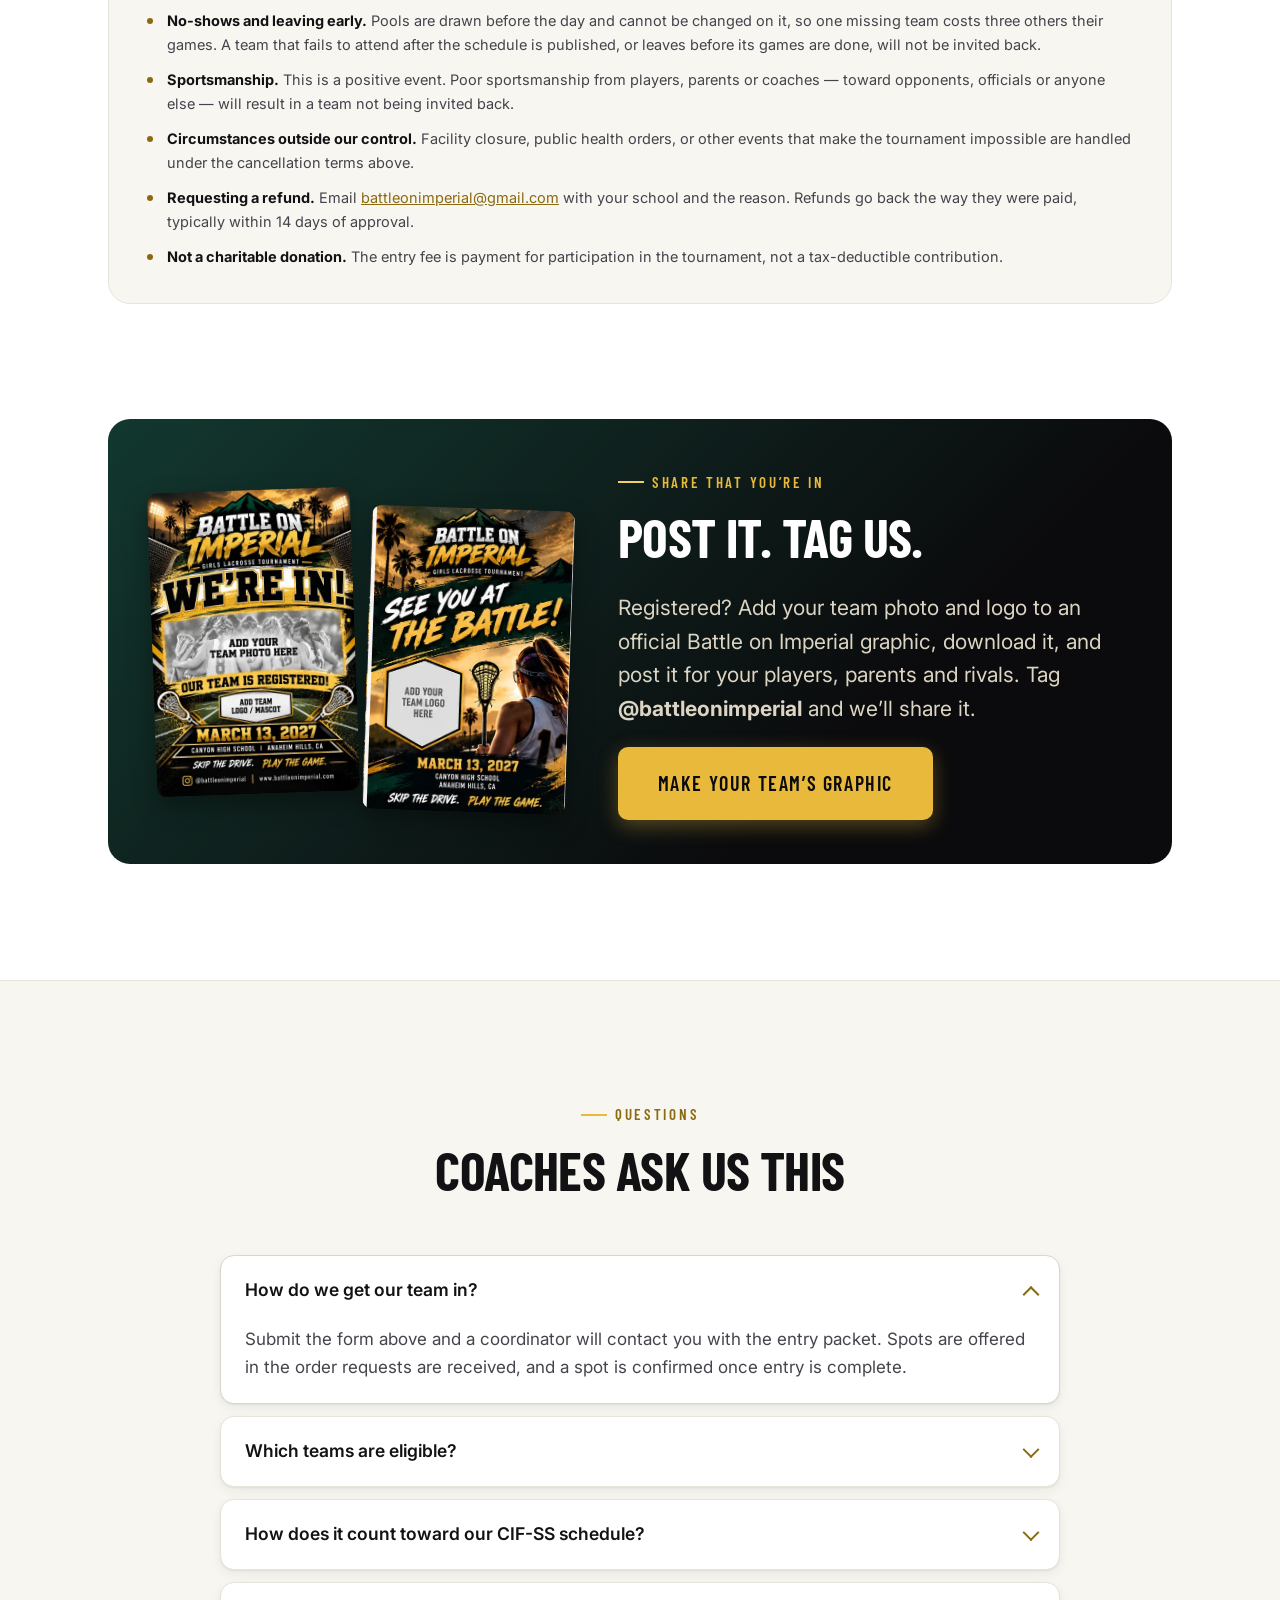
==== commit 20fef585: "Merch: square product shots on the home teaser and merch cards Each product is cut from Lydie's flye" ====
--- a/index.html
+++ b/index.html
@@ -619,18 +619,33 @@
 <section class="section" id="merch">
   <div class="wrap">
     <div class="merchteaser reveal">
-      <div class="merchteaser__pics" aria-hidden="true">
-        <picture><source srcset="assets/img/merch-tee.webp" type="image/webp"><img src="assets/img/merch-tee.jpg" width="440" height="1000" loading="lazy" decoding="async" alt=""></picture>
-        <picture><source srcset="assets/img/merch-hoodie.webp" type="image/webp"><img src="assets/img/merch-hoodie.jpg" width="440" height="1000" loading="lazy" decoding="async" alt=""></picture>
-        <picture><source srcset="assets/img/merch-pants.webp" type="image/webp"><img src="assets/img/merch-pants.jpg" width="440" height="1000" loading="lazy" decoding="async" alt=""></picture>
-      </div>
+      <!-- Square product shots (assets/img/merch-sq-*.jpg); the whole grid
+           links to the pre-order page, which the button also does. -->
+      <a class="merchteaser__pics" href="merch.html" tabindex="-1" aria-hidden="true">
+        <figure class="merchtile">
+          <div class="merchtile__img"><picture><source srcset="assets/img/merch-sq-tee.webp" type="image/webp"><img src="assets/img/merch-sq-tee.jpg" width="720" height="720" loading="lazy" decoding="async" alt=""></picture></div>
+          <figcaption><span>T-Shirt</span><b>$15</b></figcaption>
+        </figure>
+        <figure class="merchtile">
+          <div class="merchtile__img"><picture><source srcset="assets/img/merch-sq-hoodie.webp" type="image/webp"><img src="assets/img/merch-sq-hoodie.jpg" width="720" height="720" loading="lazy" decoding="async" alt=""></picture></div>
+          <figcaption><span>Hoodie</span><b>$30</b></figcaption>
+        </figure>
+        <figure class="merchtile">
+          <div class="merchtile__img"><picture><source srcset="assets/img/merch-sq-pants.webp" type="image/webp"><img src="assets/img/merch-sq-pants.jpg" width="720" height="720" loading="lazy" decoding="async" alt=""></picture></div>
+          <figcaption><span>Flannel PJ Pants</span><b>$20</b></figcaption>
+        </figure>
+        <figure class="merchtile">
+          <div class="merchtile__img"><picture><source srcset="assets/img/merch-sq-pin.webp" type="image/webp"><img src="assets/img/merch-sq-pin.jpg" width="720" height="720" loading="lazy" decoding="async" alt=""></picture></div>
+          <figcaption><span>Tournament Pin</span><b>$5</b></figcaption>
+        </figure>
+      </a>
       <div class="merchteaser__text">
         <p class="eyebrow">Tournament Merchandise</p>
         <h2 class="title">Play Bolder. Together.</h2>
         <p class="lede">
-          T-shirts $15, hoodies $30, flannel PJ pants $20, lanyards $7, tournament pins $5.
-          Pre-order now, pay by Zelle, and pick it up at the merchandise table on game day
-          &mdash; so your size is there when you are.
+          Tees, hoodies, flannel PJ pants, lanyards and a first-edition tournament pin, all
+          carrying the Battle on Imperial crest. Pre-order now, pay by Zelle, and pick it up
+          at the merchandise table on game day &mdash; so your size is there when you are.
         </p>
         <a class="btn btn--primary btn--lg" href="merch.html">Pre-order Merchandise</a>
       </div>
--- a/assets/styles.css
+++ b/assets/styles.css
@@ -1220,8 +1220,8 @@
   transition: box-shadow .18s ease, border-color .18s ease;
 }
 .product.is-picked { border-color: var(--gold); box-shadow: 0 0 0 3px rgba(232,185,58,.18), var(--shadow-md); }
-.product__img { background: #fff; aspect-ratio: 4 / 5; overflow: hidden; }
-.product__img img { width: 100%; height: 100%; object-fit: cover; object-position: center 35%; display: block; }
+.product__img { background: #fff; aspect-ratio: 1 / 1; overflow: hidden; }
+.product__img img { width: 100%; height: 100%; object-fit: contain; display: block; }
 .product__body { padding: 16px 16px 18px; display: flex; flex-direction: column; gap: 8px; flex: 1; }
 .product__head { display: flex; justify-content: space-between; align-items: baseline; gap: 10px; }
 .product__name { margin: 0; font-family: var(--font-display); font-size: 21px; letter-spacing: .02em; text-transform: uppercase; color: var(--ink); }
@@ -1250,8 +1250,18 @@
   display: grid; grid-template-columns: minmax(0, 1fr) minmax(0, 1.1fr); gap: clamp(24px, 4vw, 48px); align-items: center;
   background: var(--black-900); color: #fff; border-radius: var(--radius-lg); padding: clamp(24px, 4vw, 44px);
 }
-.merchteaser__pics { display: grid; grid-template-columns: repeat(3, 1fr); gap: 10px; }
-.merchteaser__pics img { width: 100%; aspect-ratio: 3 / 4; object-fit: cover; object-position: center 35%; border-radius: 10px; display: block; }
+.merchteaser__pics { display: grid; grid-template-columns: repeat(2, minmax(0, 1fr)); gap: clamp(10px, 1.6vw, 16px); text-decoration: none; }
+.merchtile { margin: 0; }
+.merchtile__img { background: #fff; border-radius: 12px; overflow: hidden; aspect-ratio: 1 / 1; }
+.merchtile__img img { width: 100%; height: 100%; object-fit: contain; display: block; transition: transform .35s ease; }
+.merchteaser__pics:hover .merchtile__img img { transform: scale(1.05); }
+.merchtile figcaption {
+  display: flex; justify-content: space-between; align-items: baseline; gap: 8px; padding: 9px 2px 0;
+  font-family: var(--font-display); font-weight: 600; text-transform: uppercase; letter-spacing: .05em;
+  font-size: clamp(13px, 1.4vw, 16px); color: #fff; line-height: 1.15;
+}
+.merchtile figcaption b { color: var(--gold); font-weight: 700; font-size: 1.2em; }
+@media (prefers-reduced-motion: reduce) { .merchtile__img img { transition: none; } }
 .merchteaser__text .eyebrow { color: var(--gold); }
 .merchteaser__text .eyebrow::before { background: var(--accent-lt); }
 .merchteaser__text .title { color: #fff; }
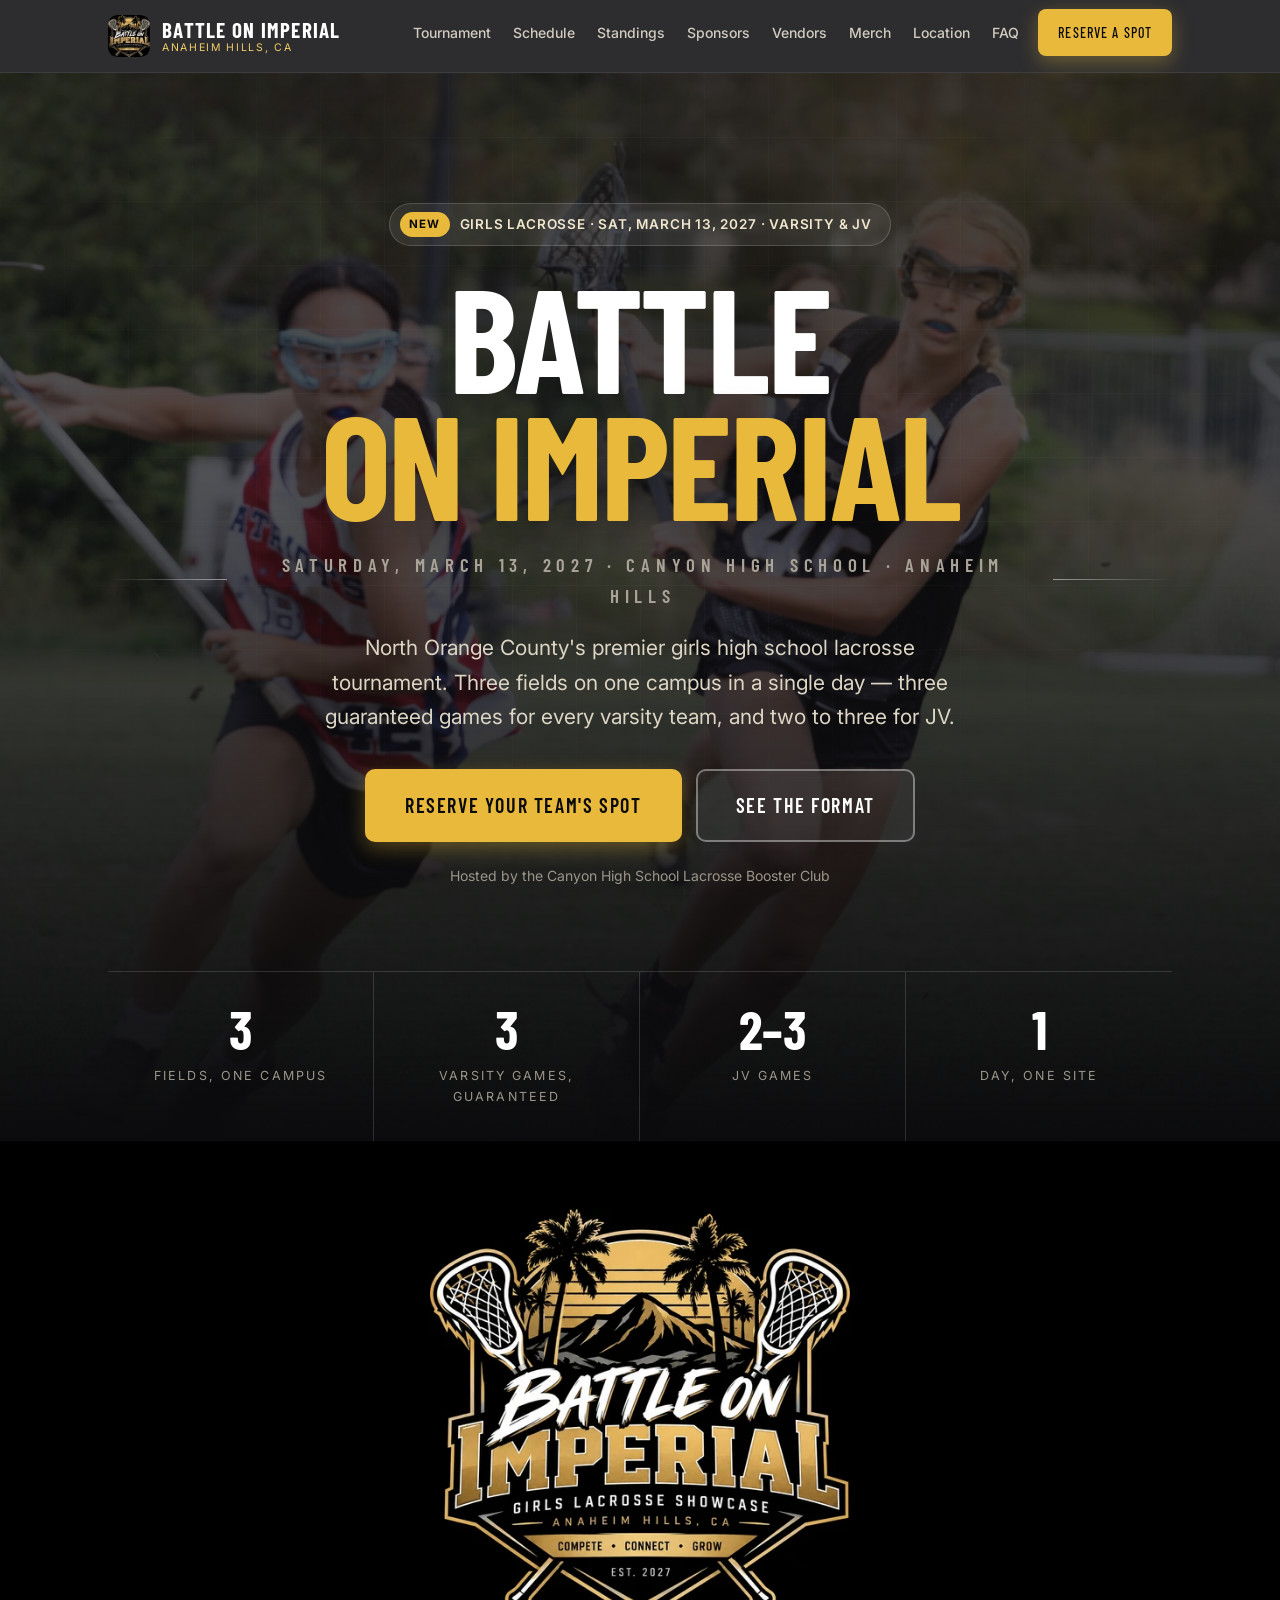
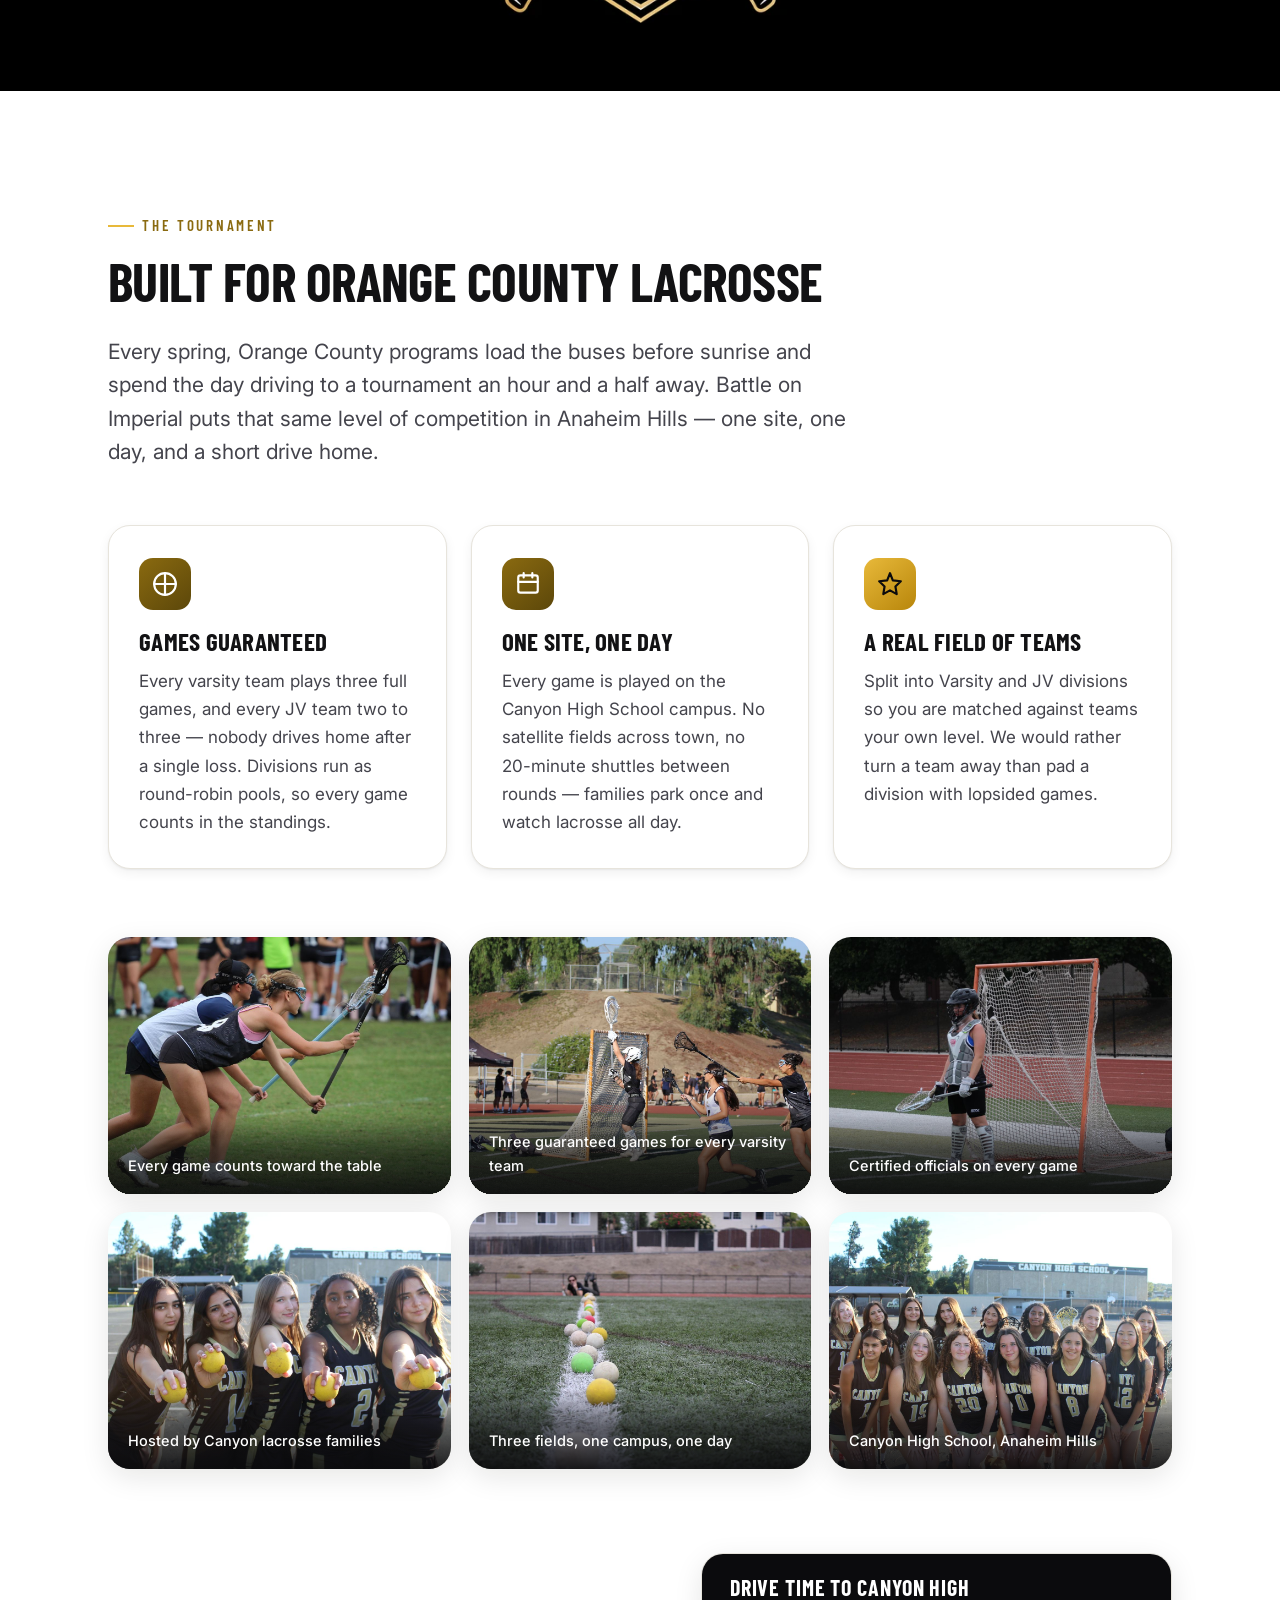
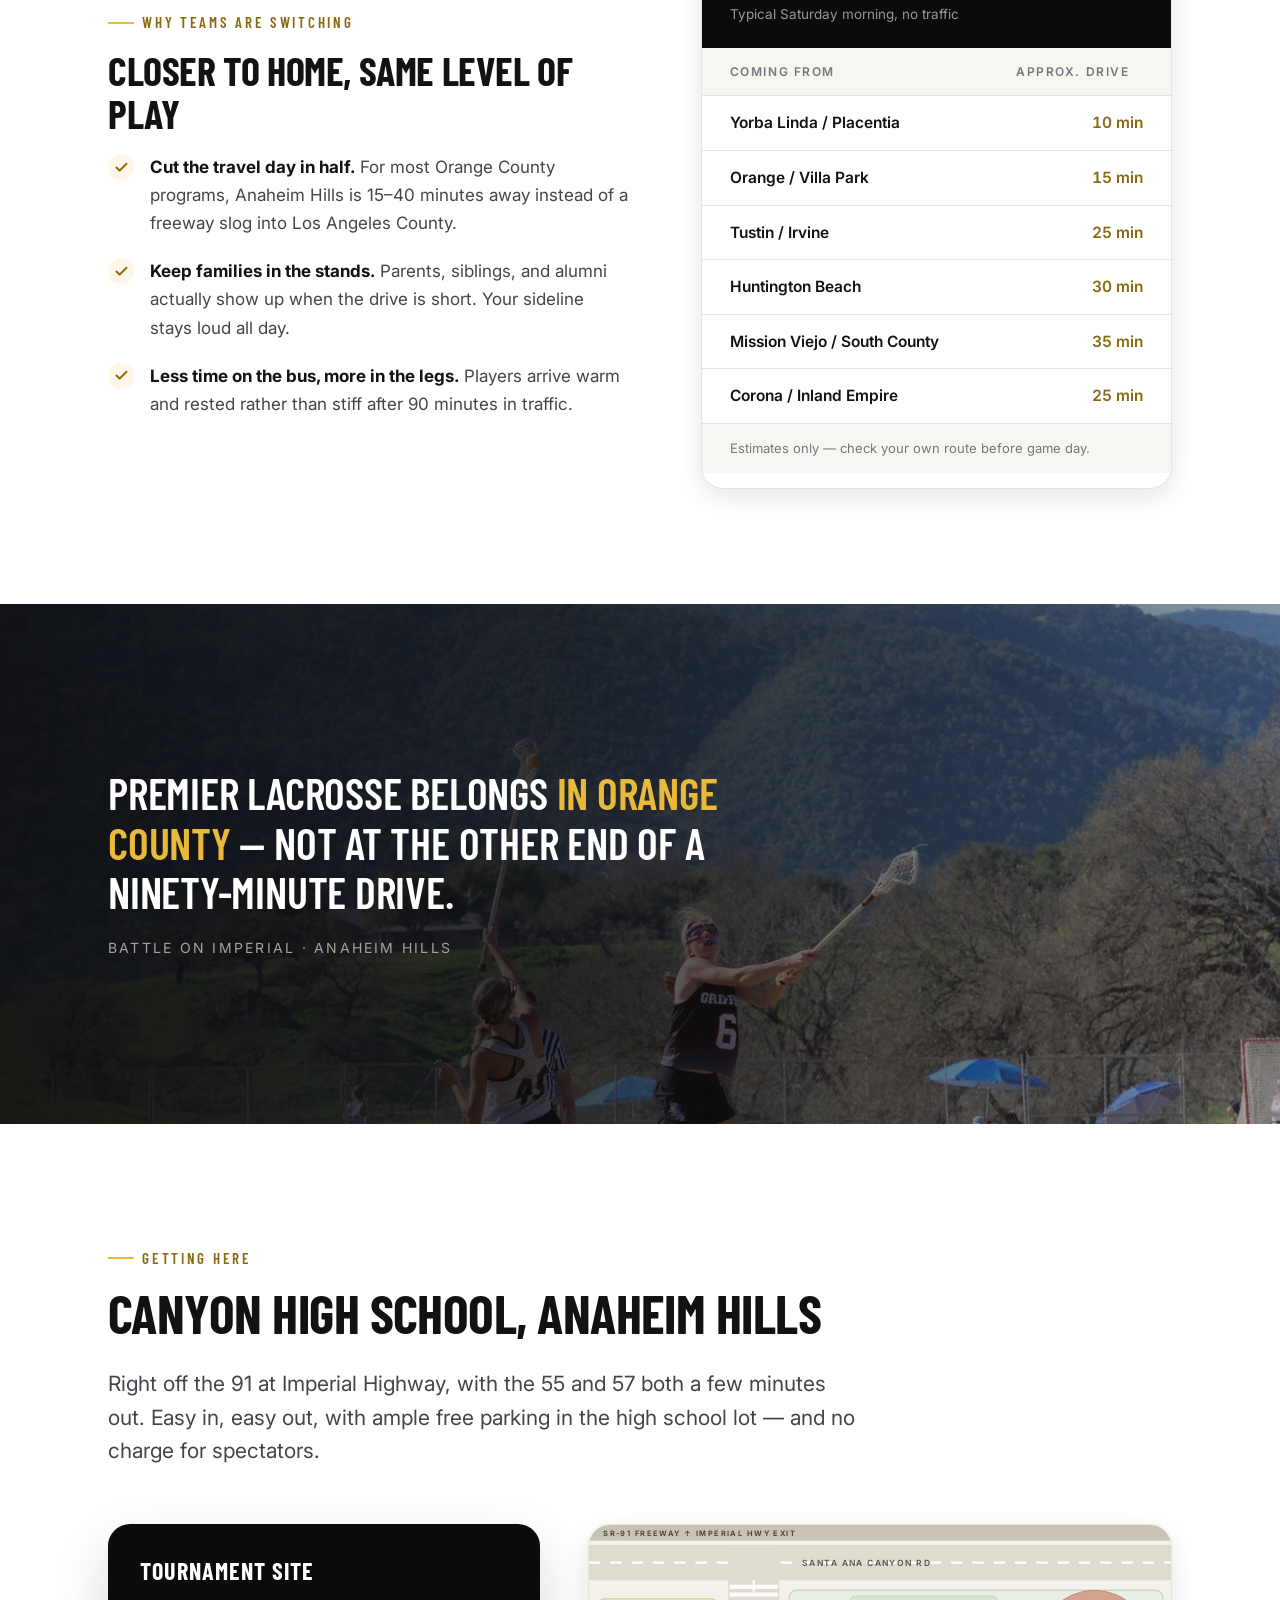
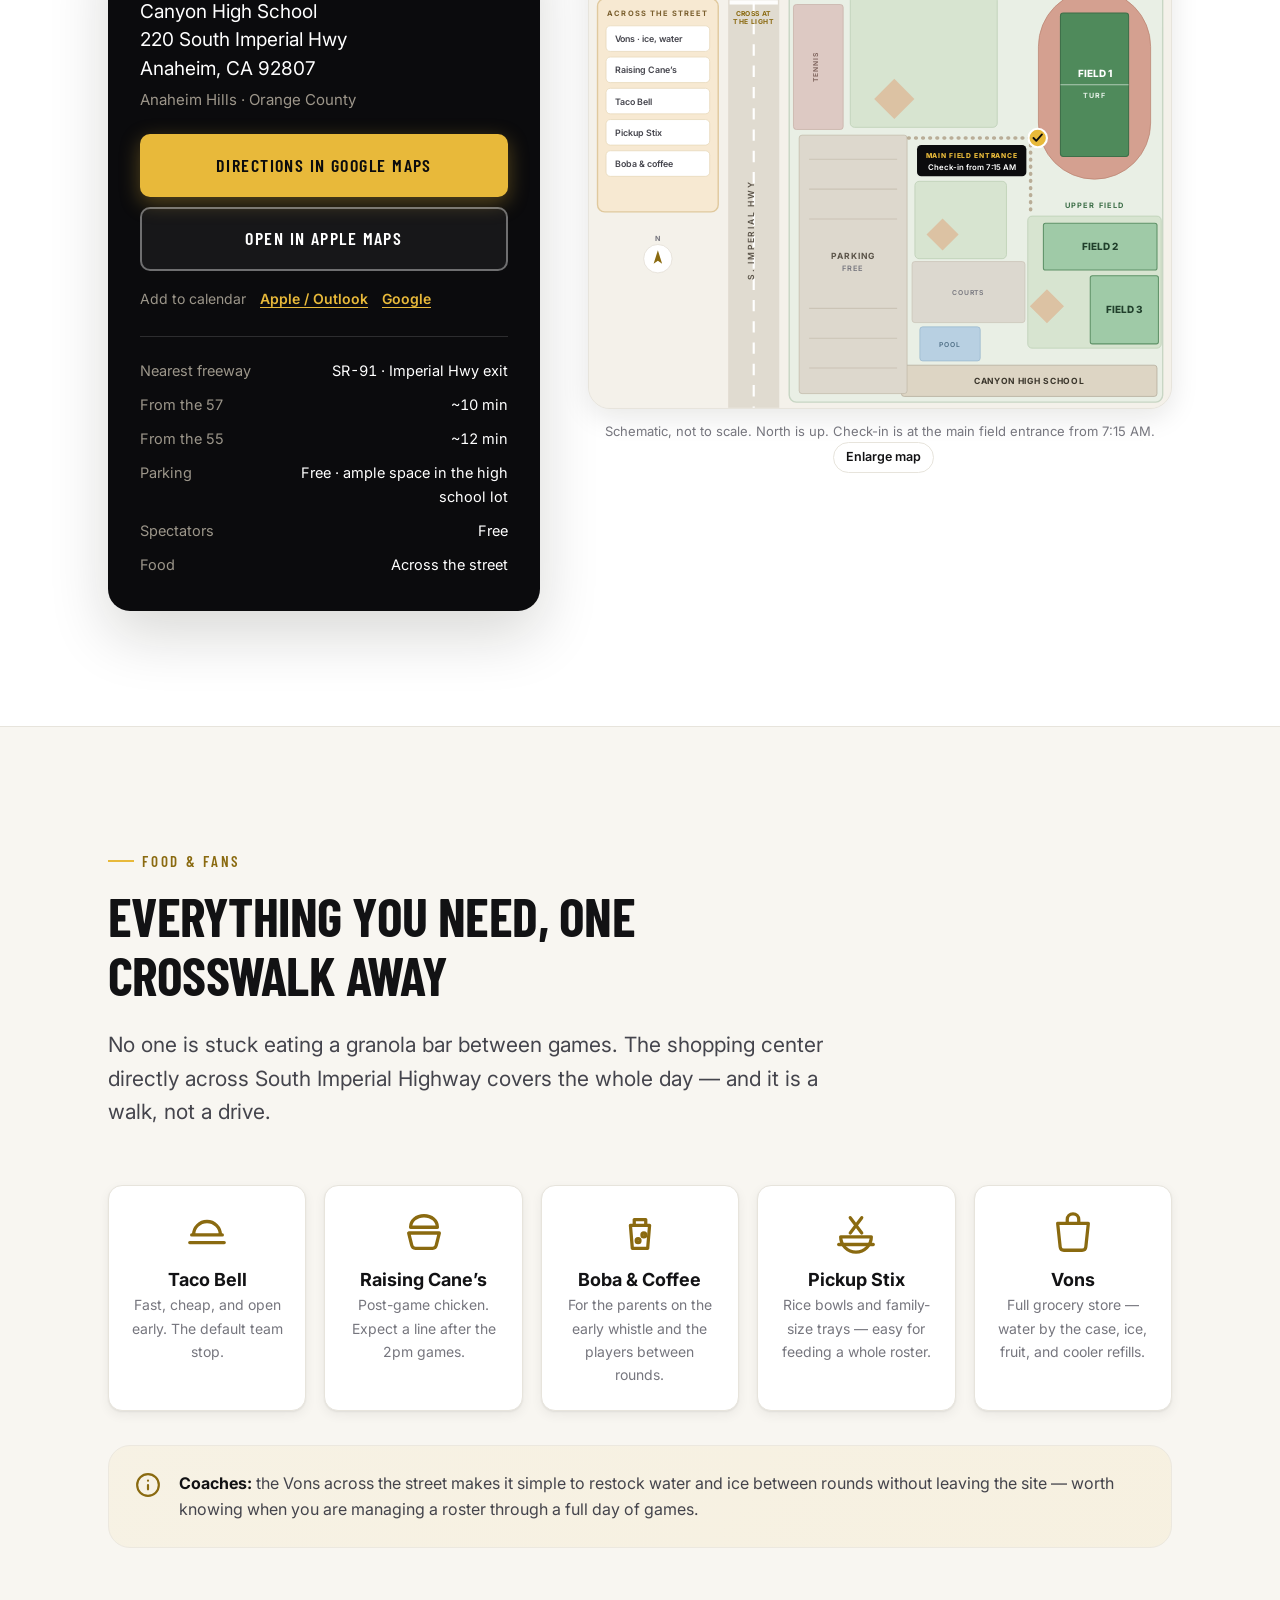
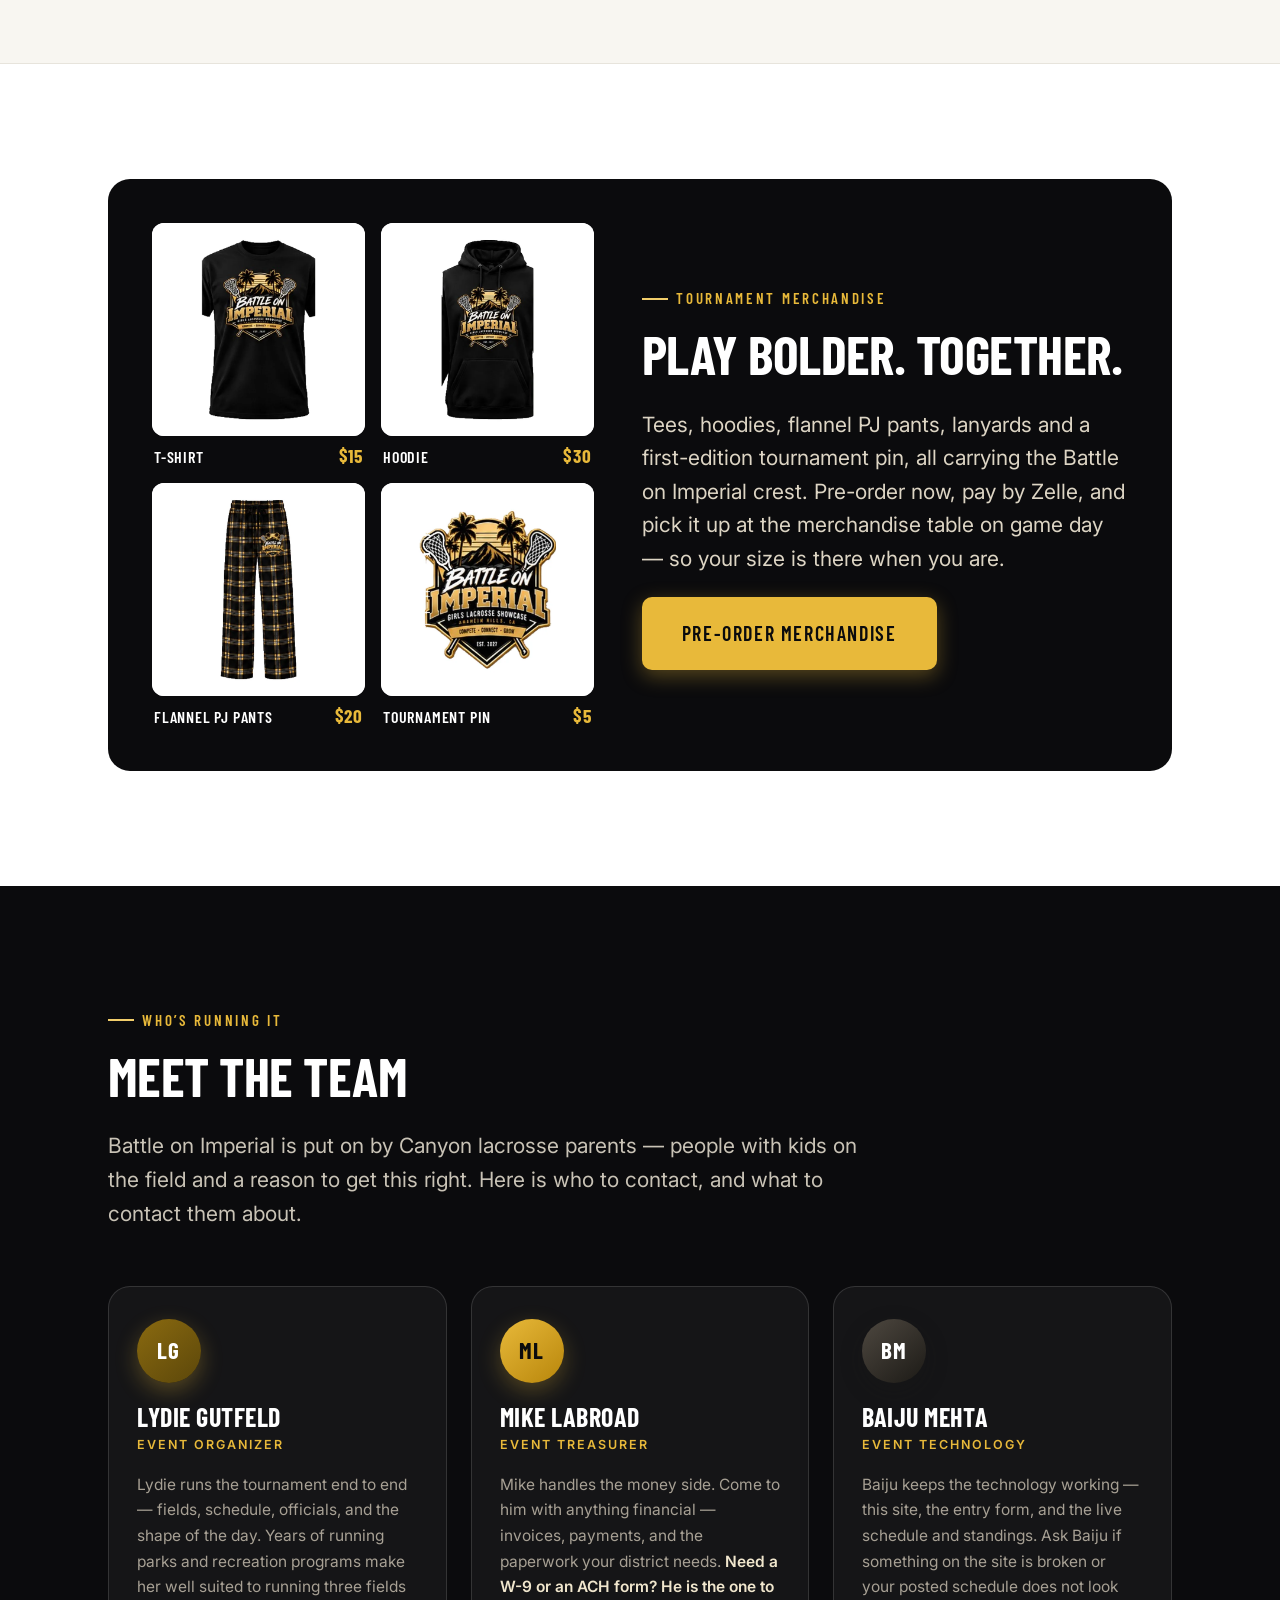
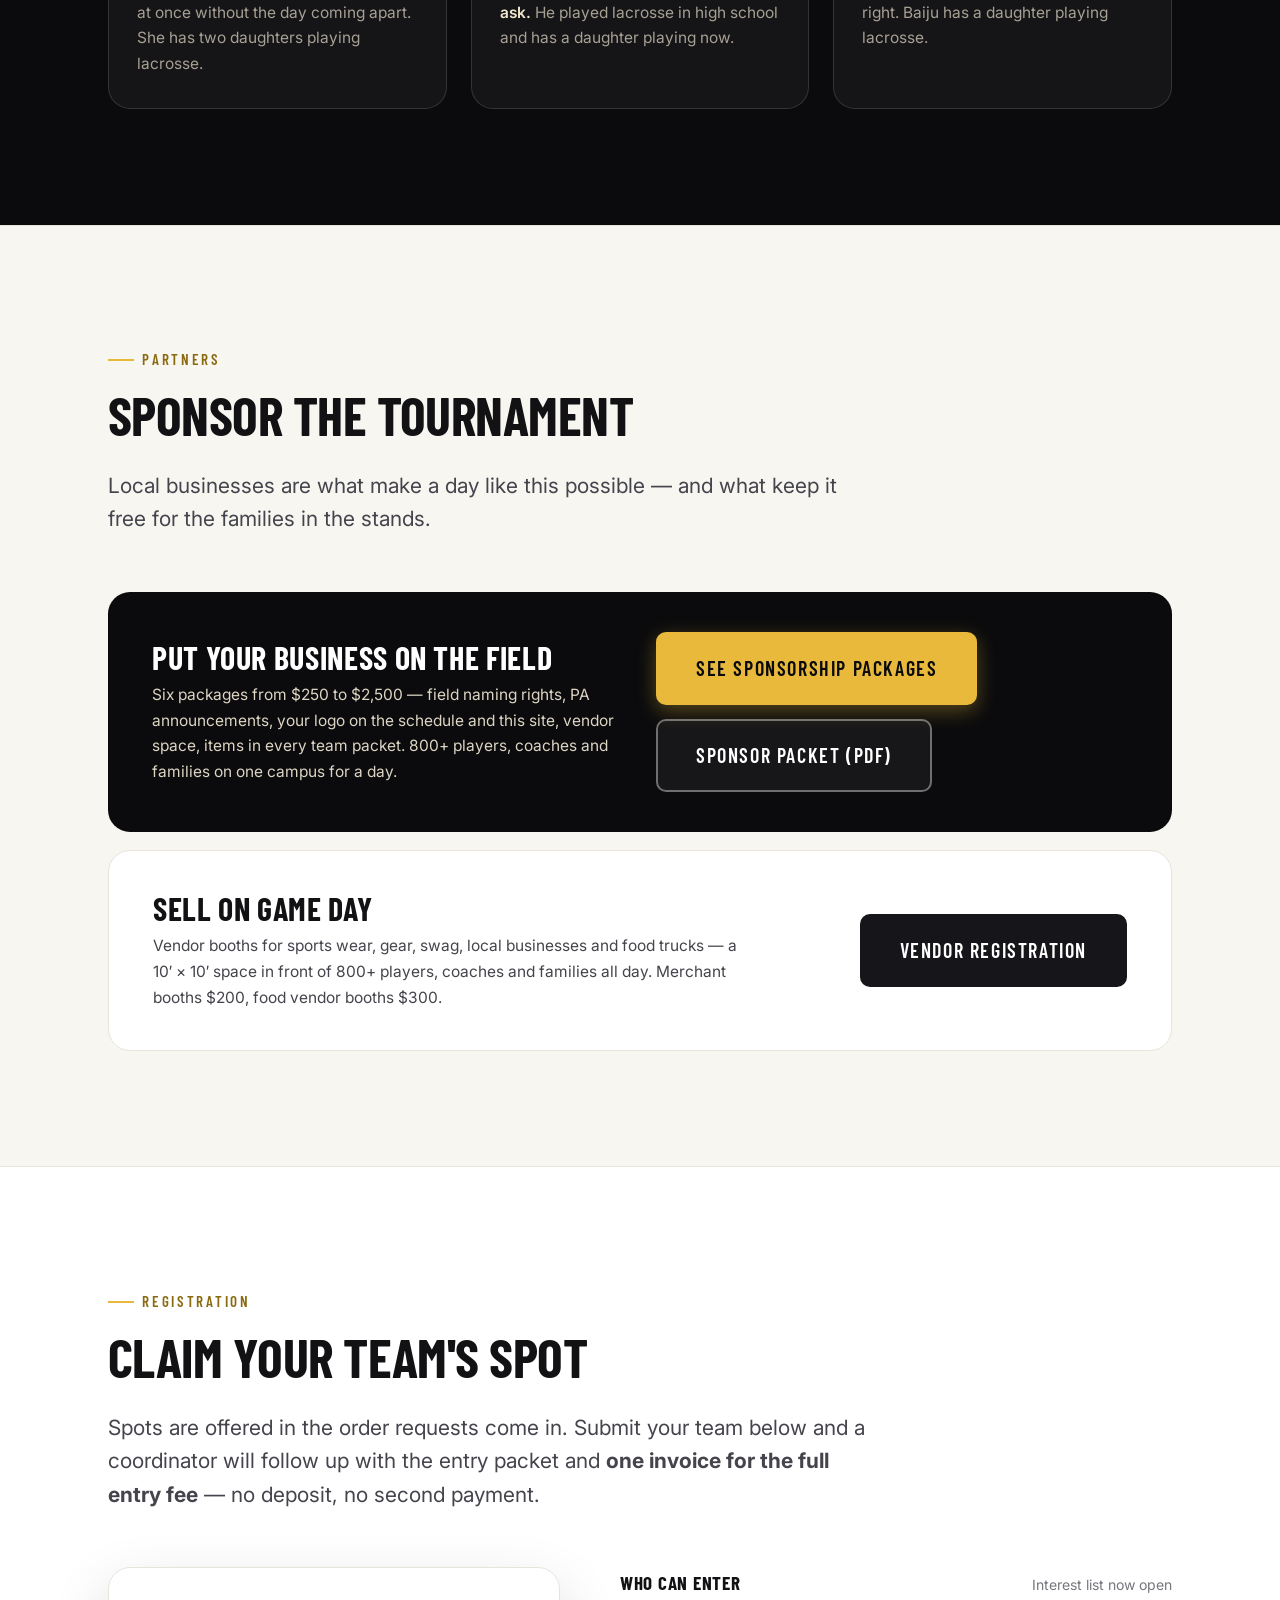
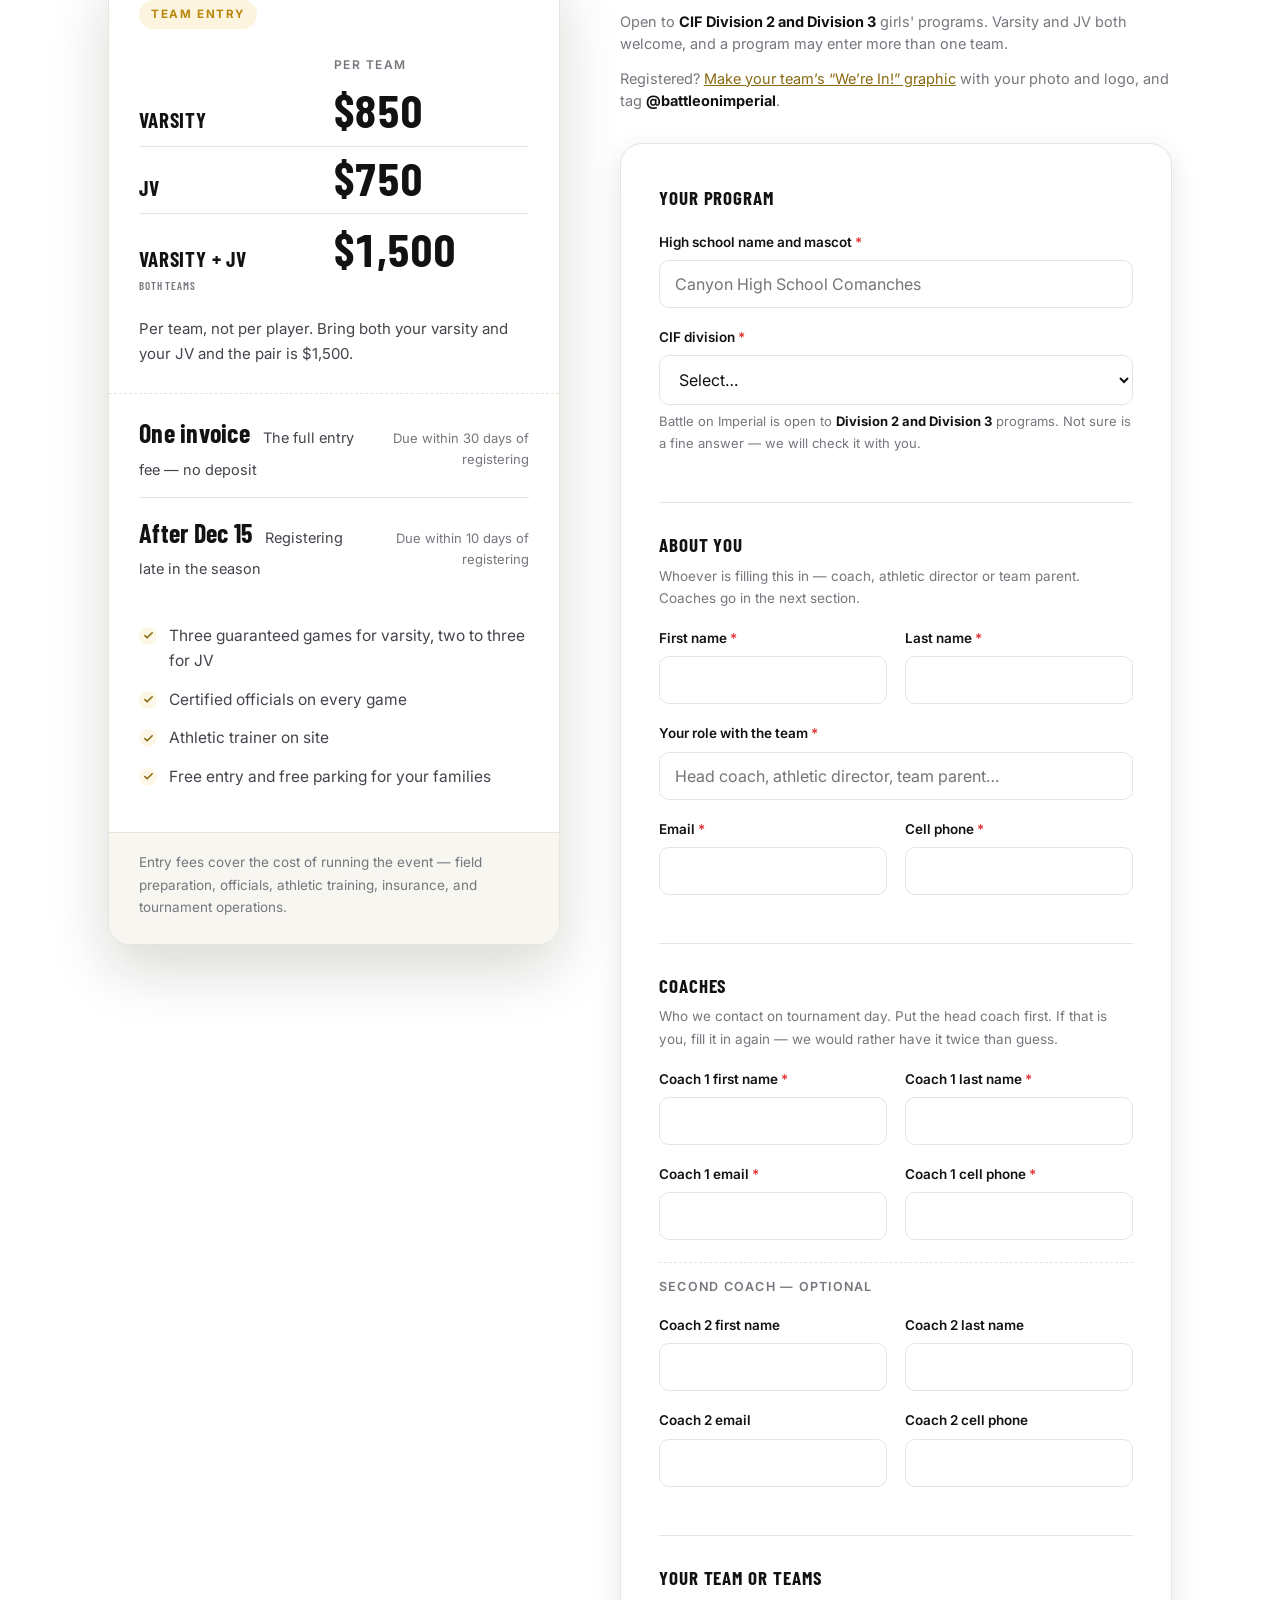
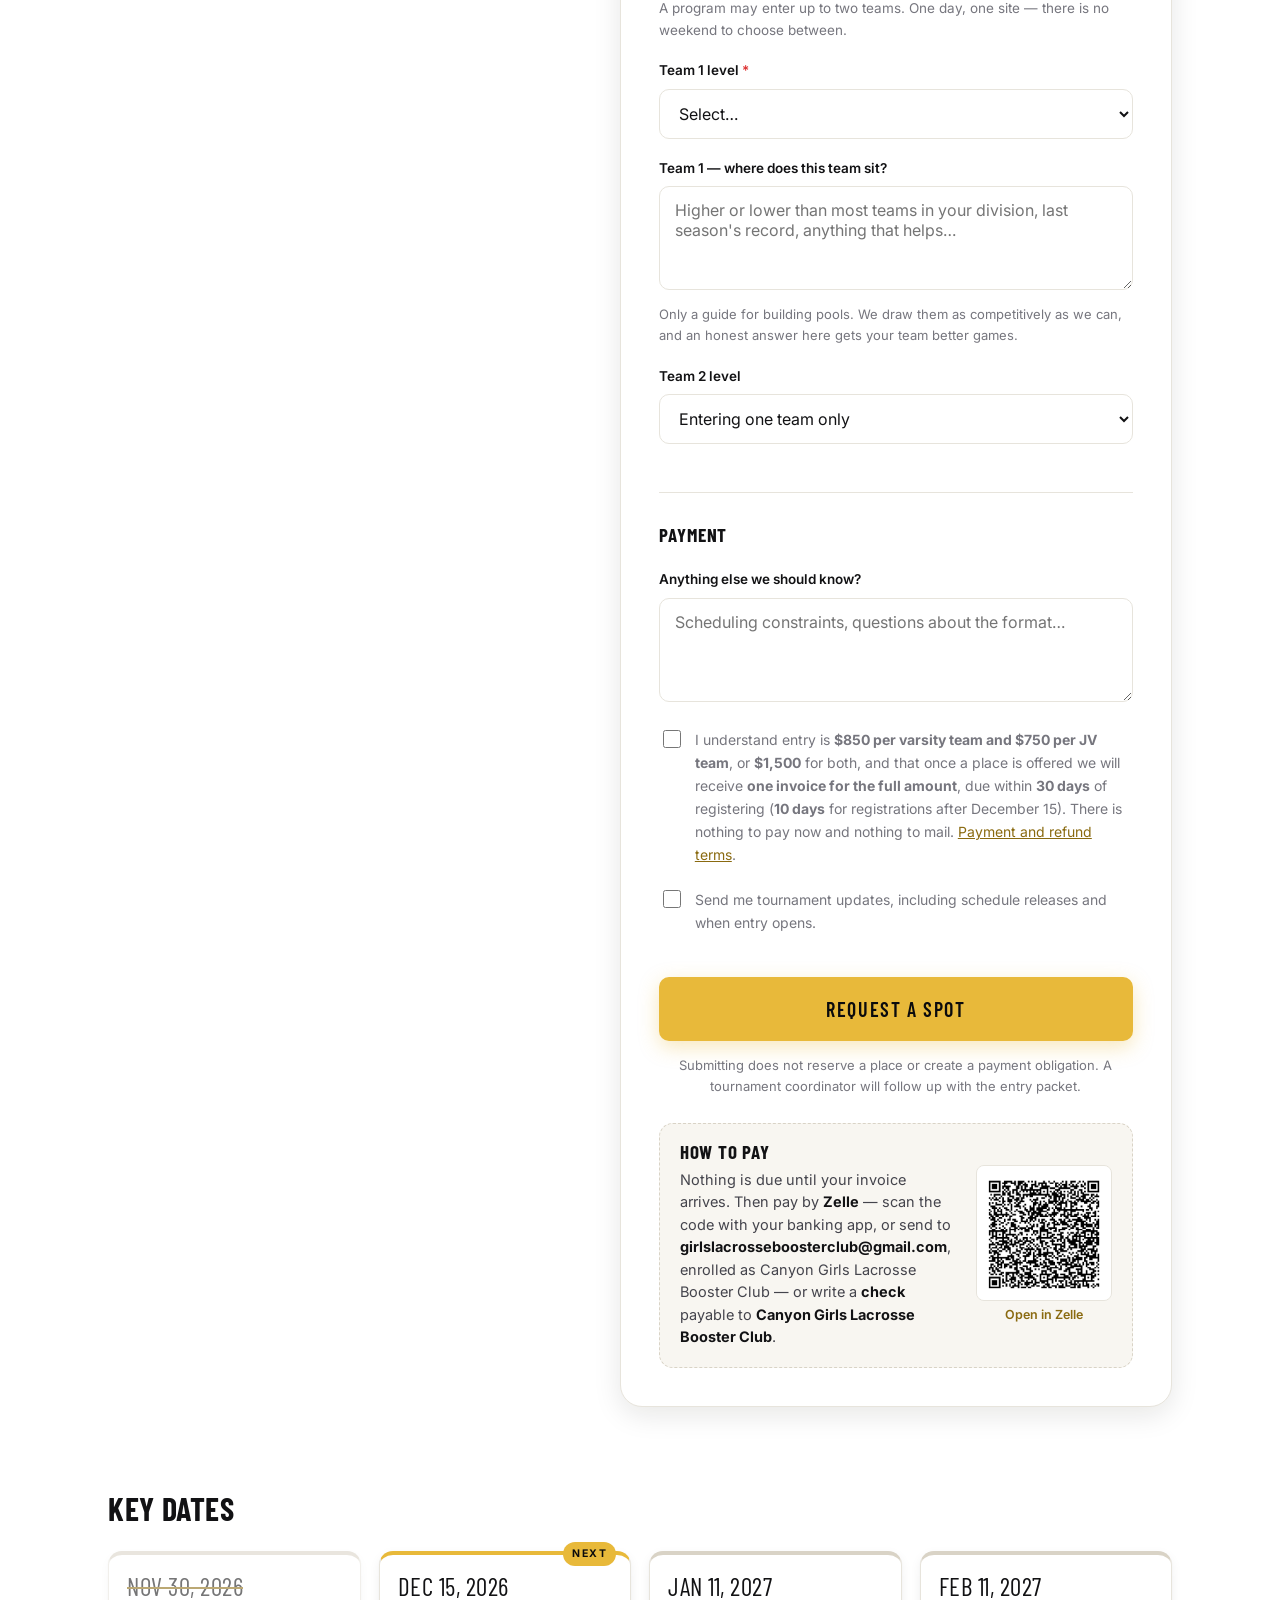
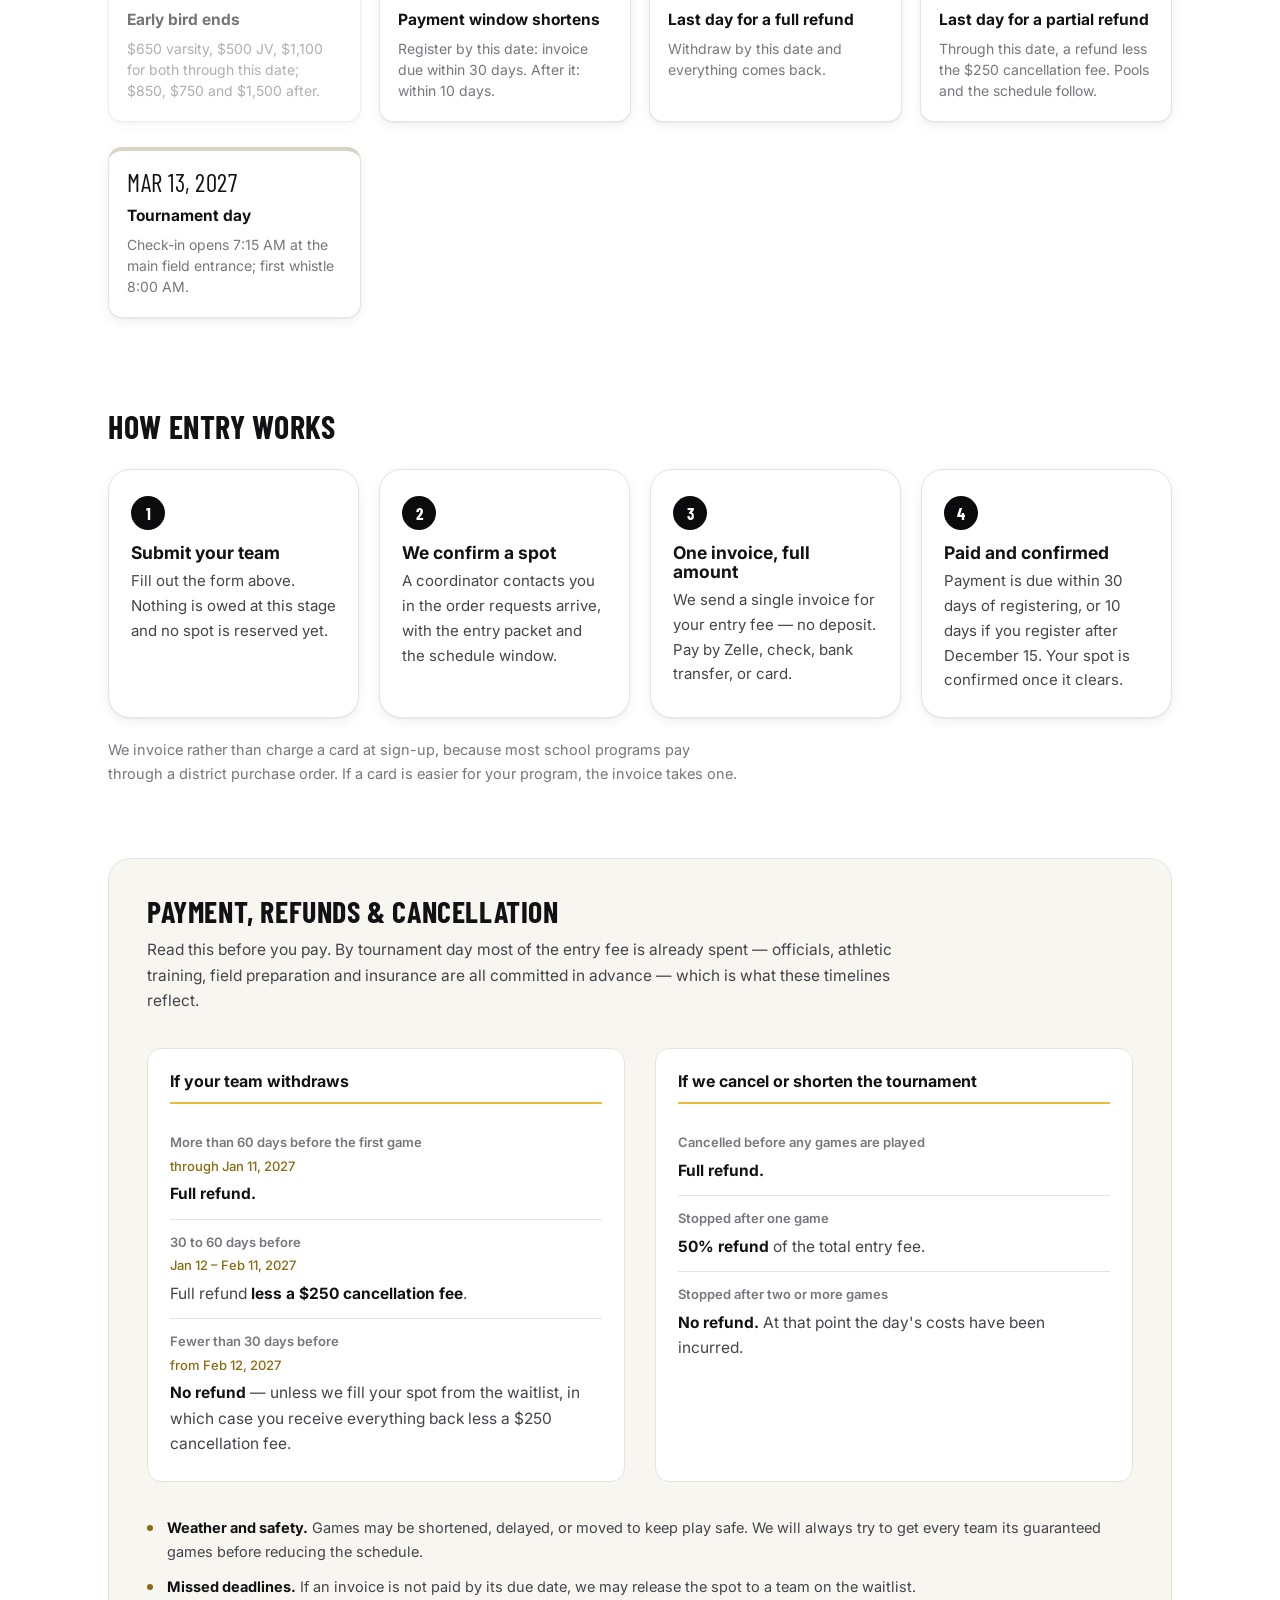
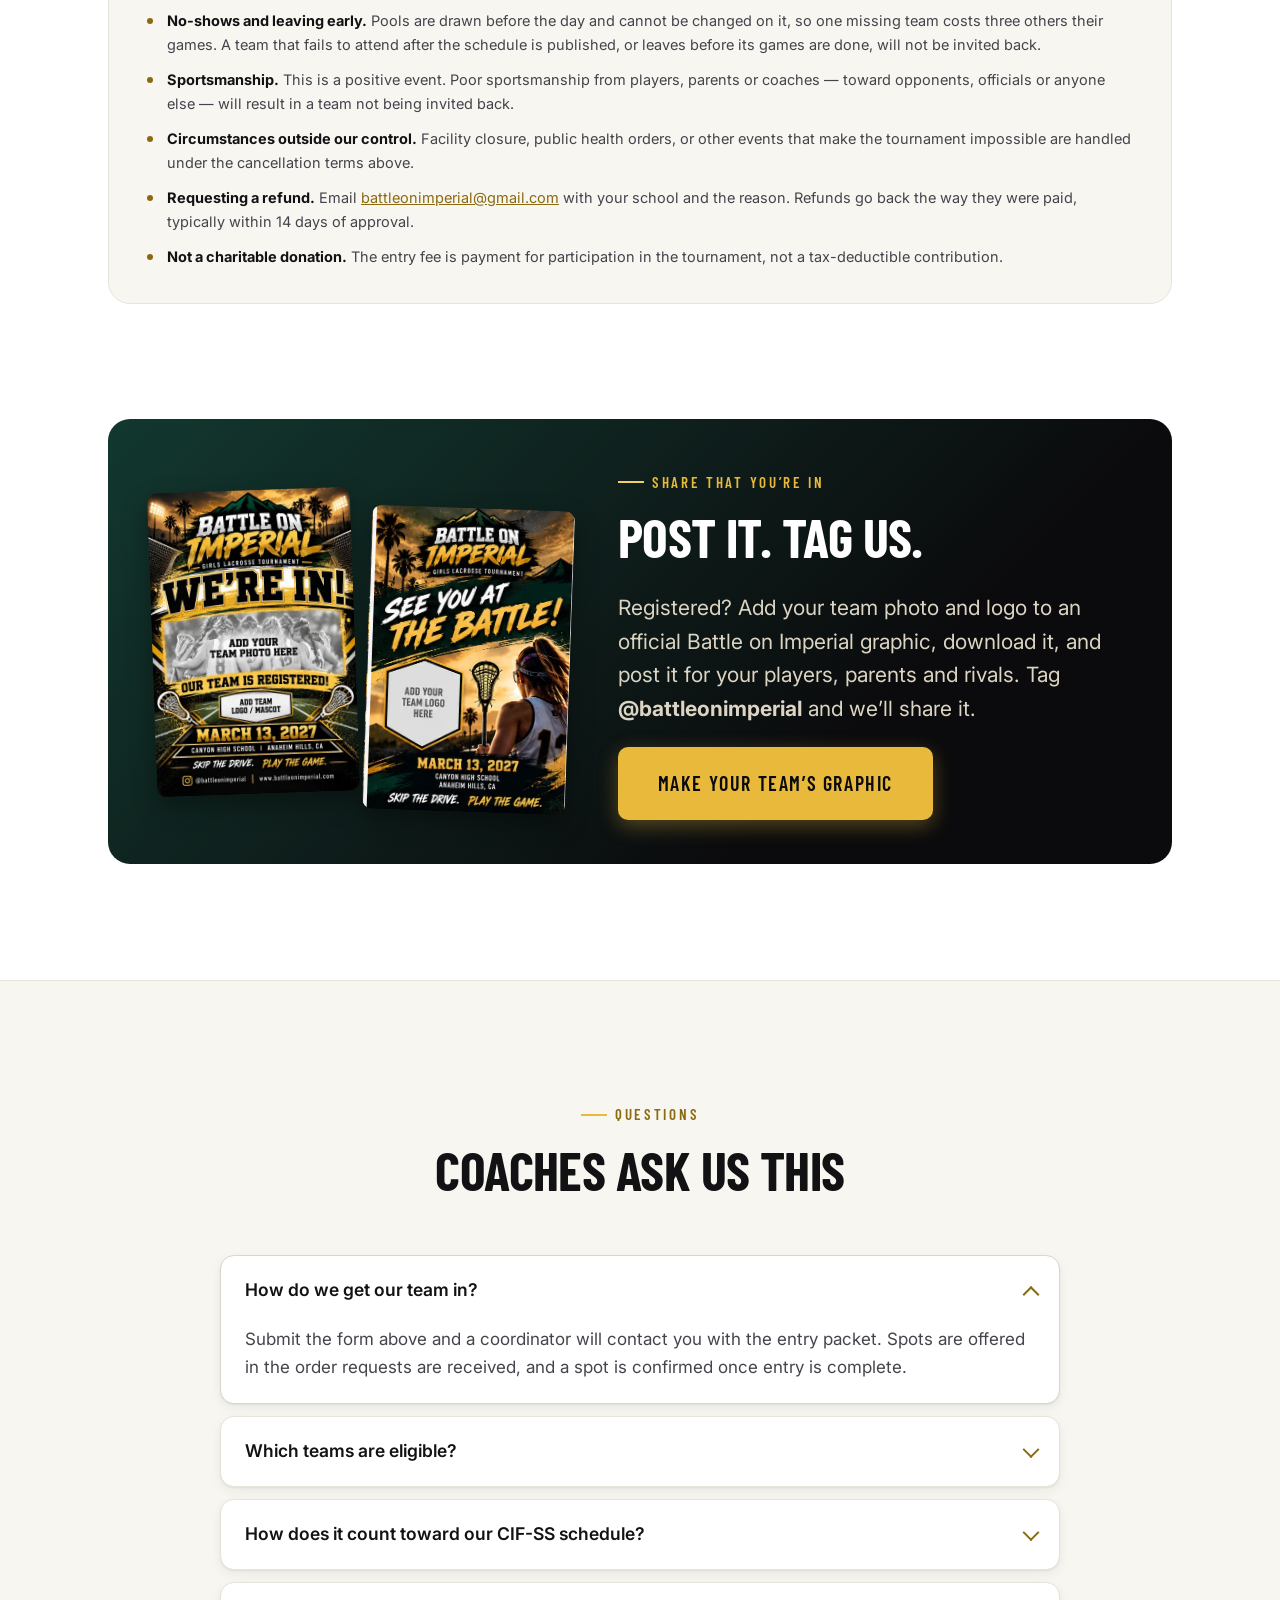
==== commit 9bcadeda: "Audience: 15 teams, eight home communities, Census highlights Sponsor packet page 3 now profiles the" ====
--- a/index.html
+++ b/index.html
@@ -731,7 +731,7 @@
         <p>
           Six packages from $250 to $2,500 &mdash; field naming rights, PA announcements,
           your logo on the schedule and this site, vendor space, items in every team
-          packet. 500+ players, coaches and families on one campus for a day.
+          packet. 800+ players, coaches and families on one campus for a day.
         </p>
       </div>
       <div class="hero__actions" style="justify-content:flex-start;">
@@ -747,7 +747,7 @@
         <h3>Sell on Game Day</h3>
         <p>
           Vendor booths for sports wear, gear, swag, local businesses and food trucks
-          &mdash; a 10&prime;&nbsp;&times;&nbsp;10&prime; space in front of 500+ players, coaches
+          &mdash; a 10&prime;&nbsp;&times;&nbsp;10&prime; space in front of 800+ players, coaches
           and families all day. Merchant booths $200, food vendor booths $300.
         </p>
       </div>
--- a/assets/styles.css
+++ b/assets/styles.css
@@ -1282,6 +1282,11 @@
 .checklist--tight li::before { width: 24px; height: 24px; }
 .chips li small { font-size: 11px; font-weight: 700; letter-spacing: .1em; text-transform: uppercase; color: var(--accent); margin-left: 6px; }
 .reach__note { margin: 16px 0 18px !important; font-size: 14px !important; color: var(--muted) !important; }
+.reachstats { display: grid; grid-template-columns: repeat(3, minmax(0, 1fr)); gap: 10px; margin: 18px 0 0; }
+.reachstats div { background: var(--black-900); color: #ddd5c4; border-radius: var(--radius); padding: 12px 14px; }
+.reachstats b { display: block; font-family: var(--font-display); font-size: 30px; line-height: 1; color: var(--gold); margin-bottom: 6px; }
+.reachstats span { display: block; font-size: 13px; line-height: 1.35; }
+@media (max-width: 520px) { .reachstats { grid-template-columns: 1fr; } .reachstats div { display: flex; align-items: center; gap: 12px; } .reachstats b { margin: 0; white-space: nowrap; } }
 @media (max-width: 860px) { .reach { grid-template-columns: 1fr; } }
 
 /* Varsity + JV bundle row in the price table. */
